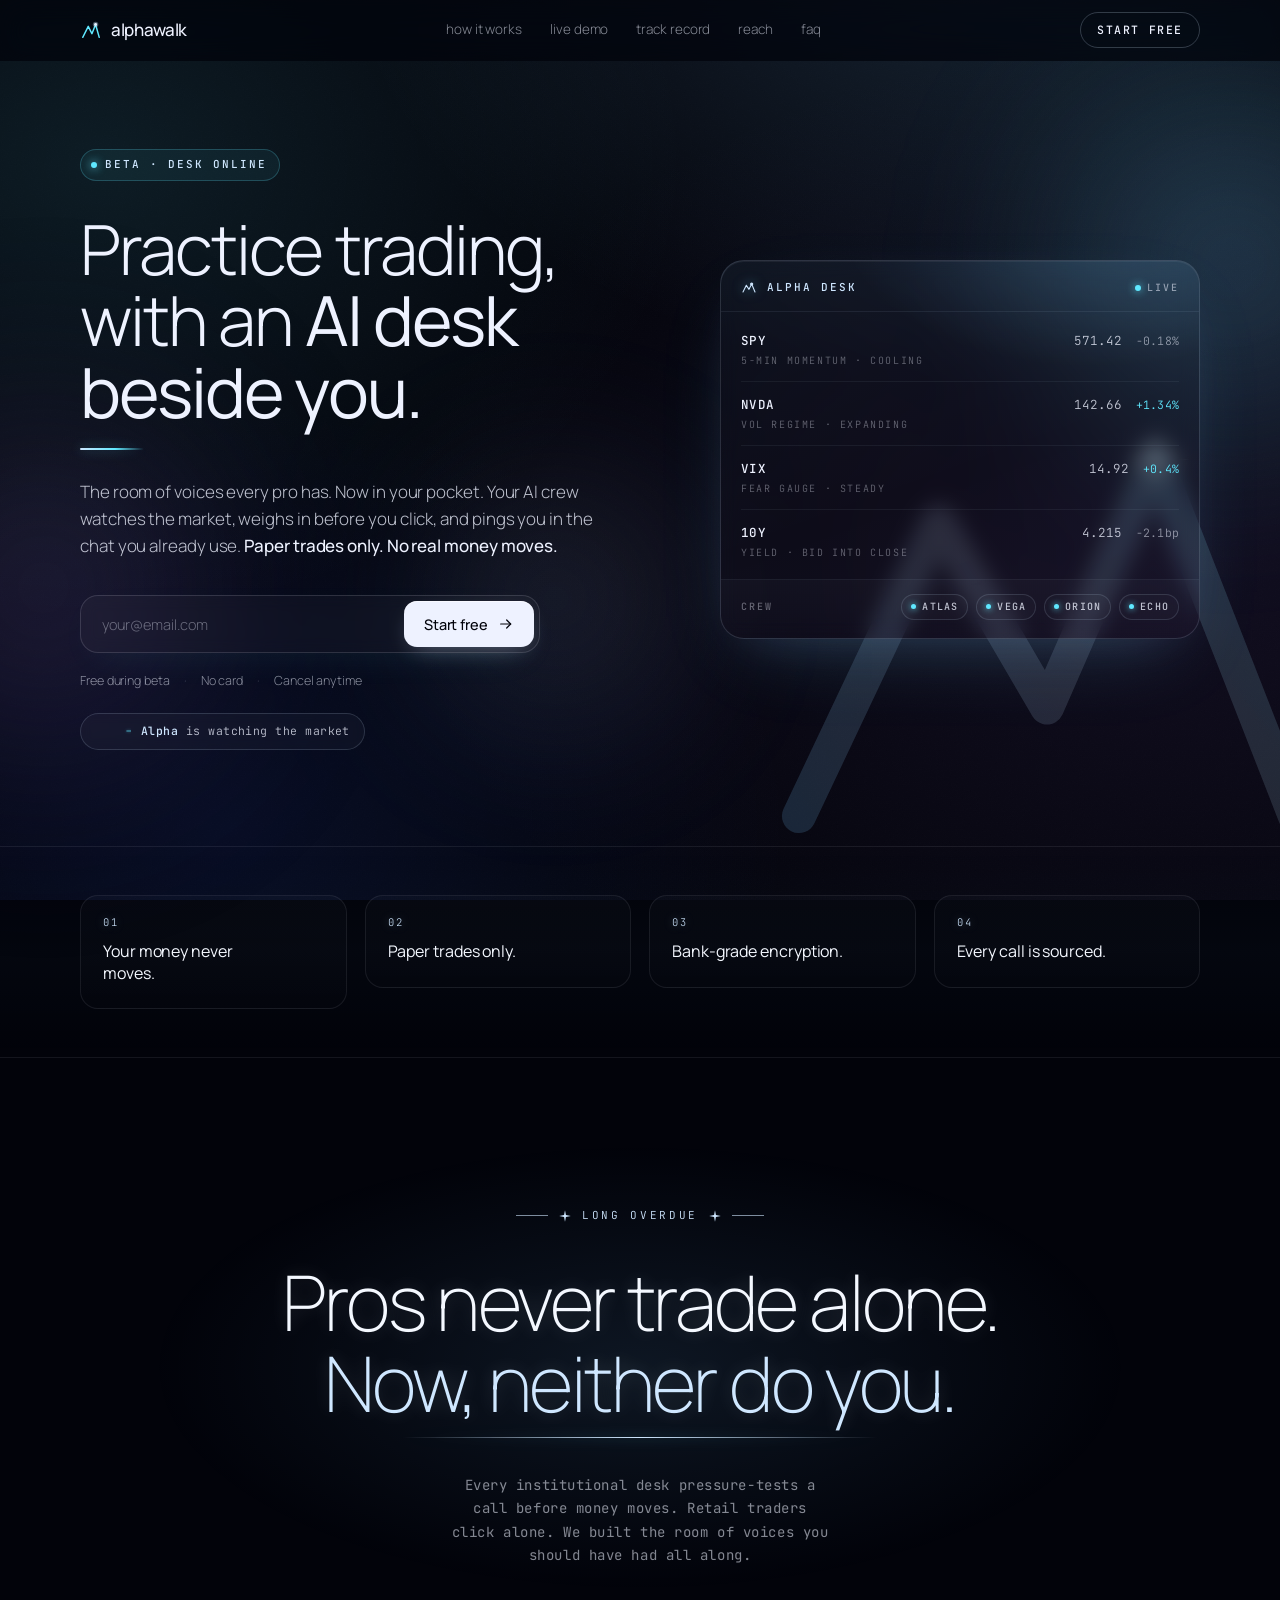
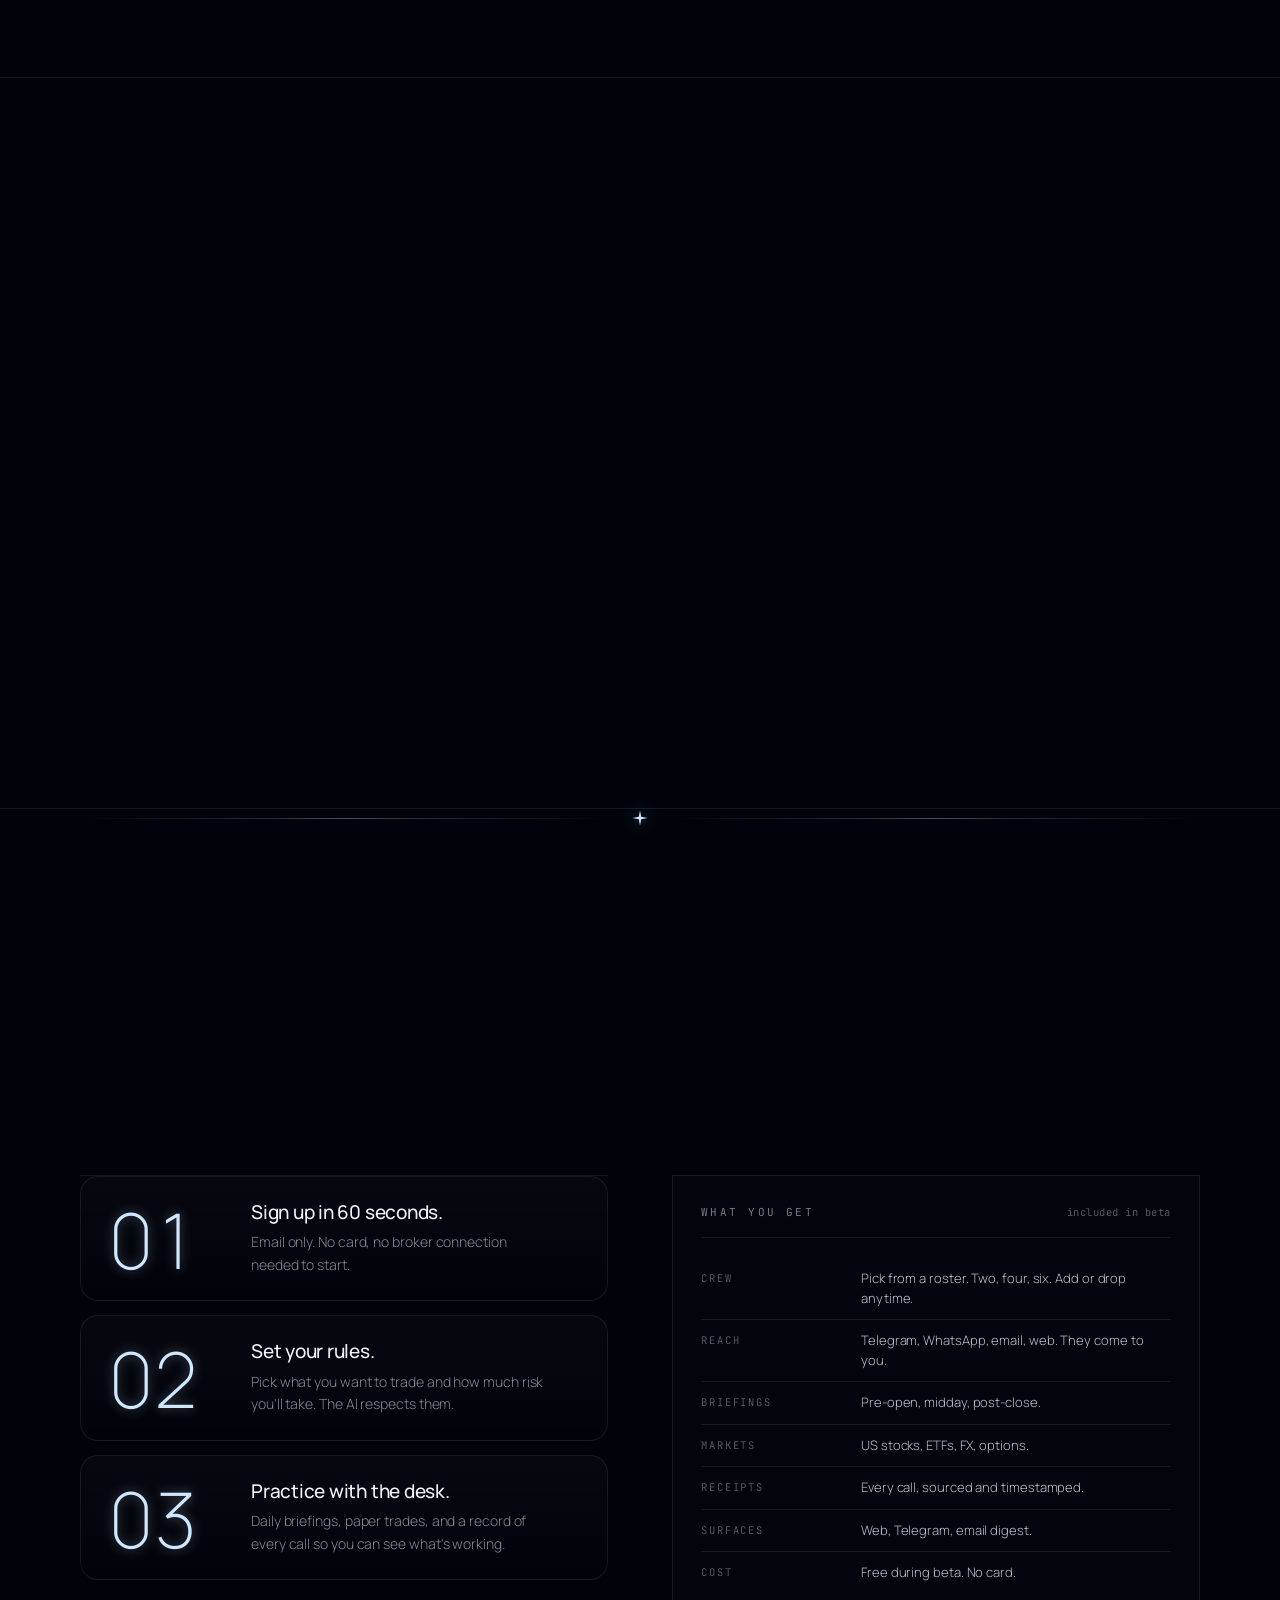
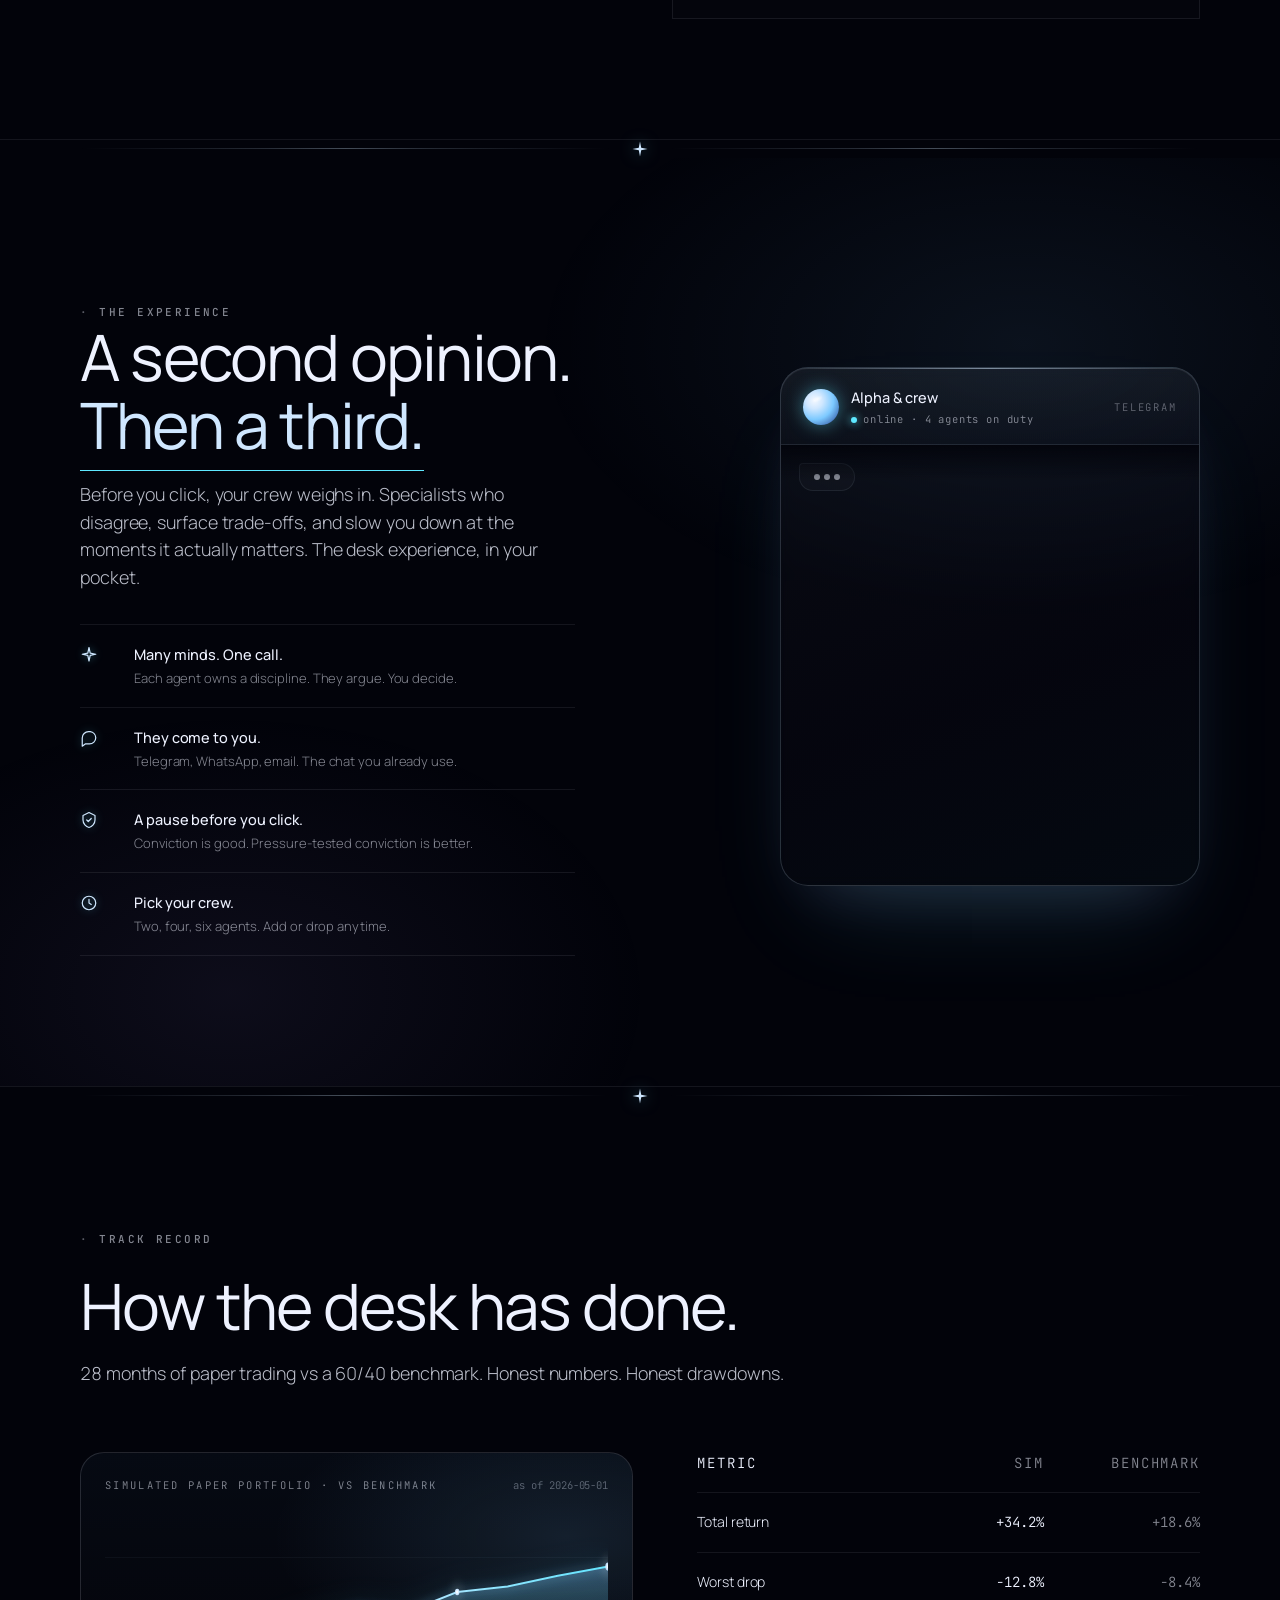
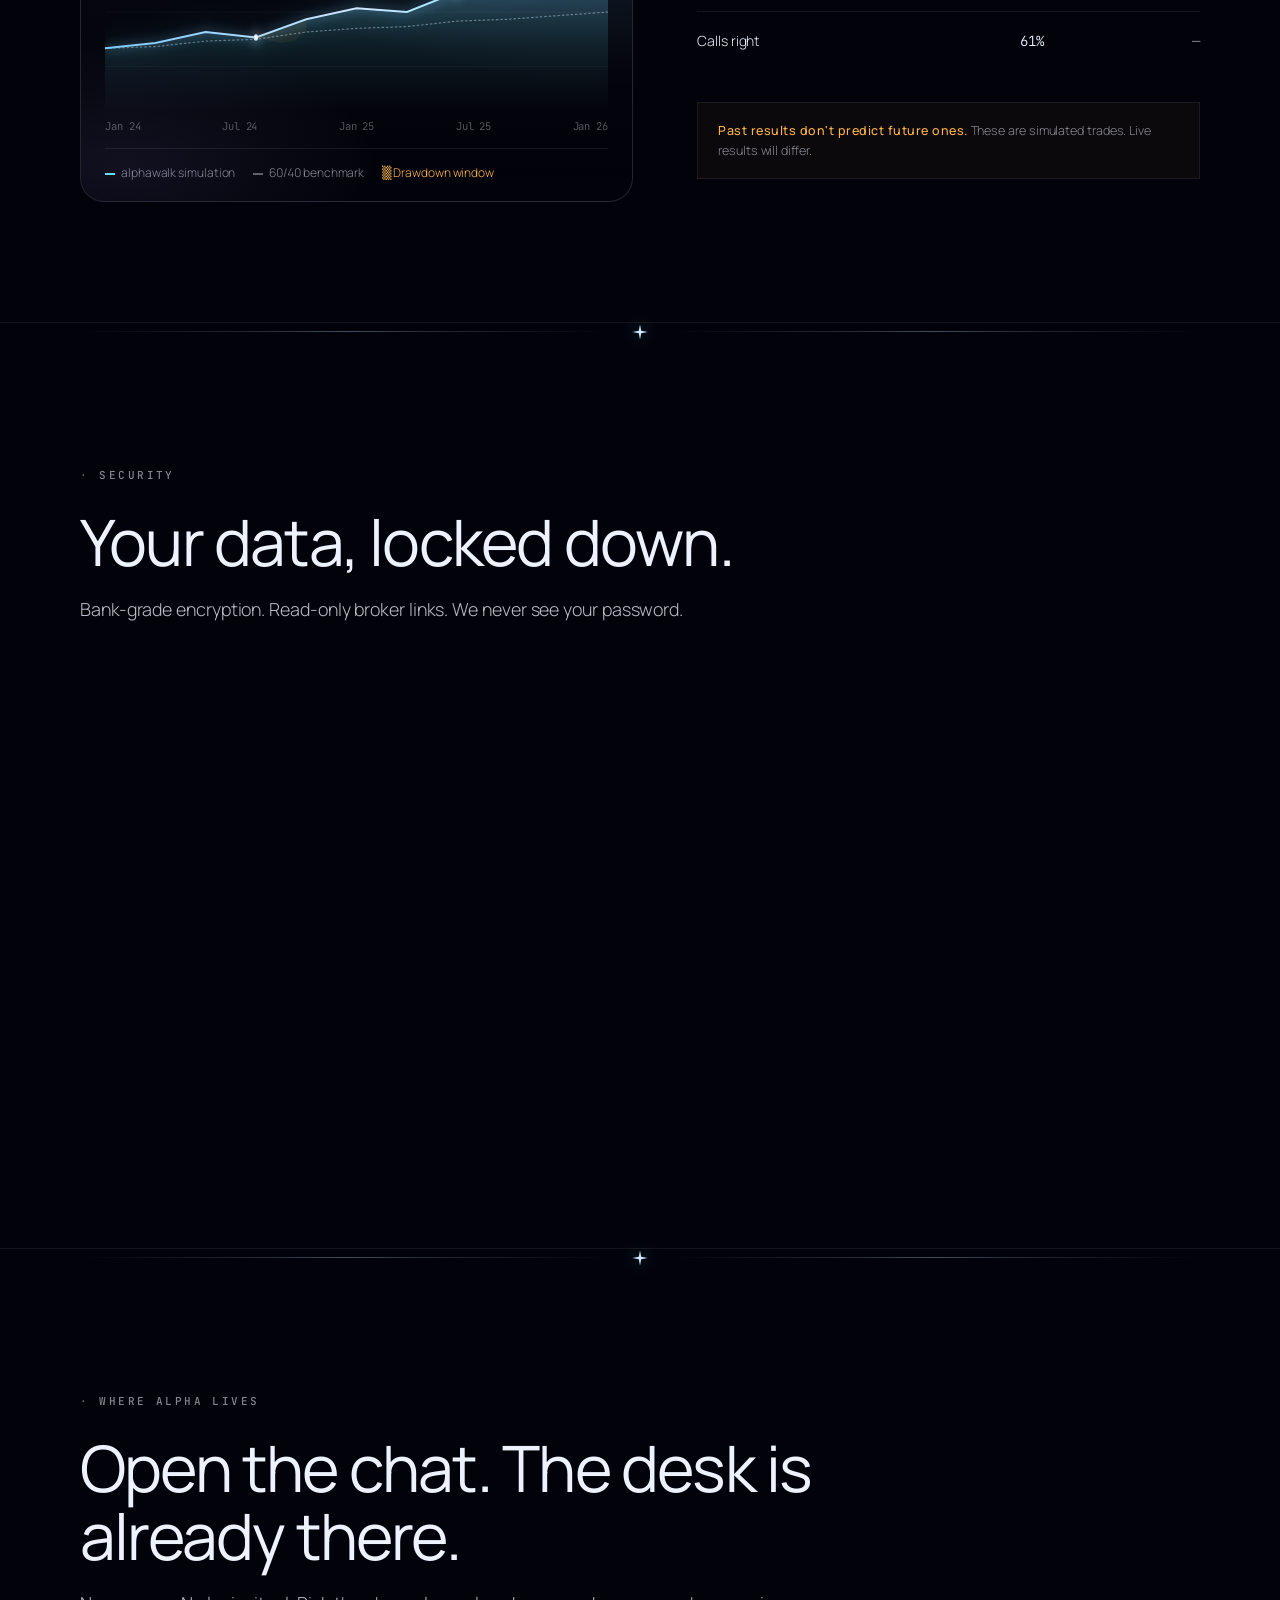
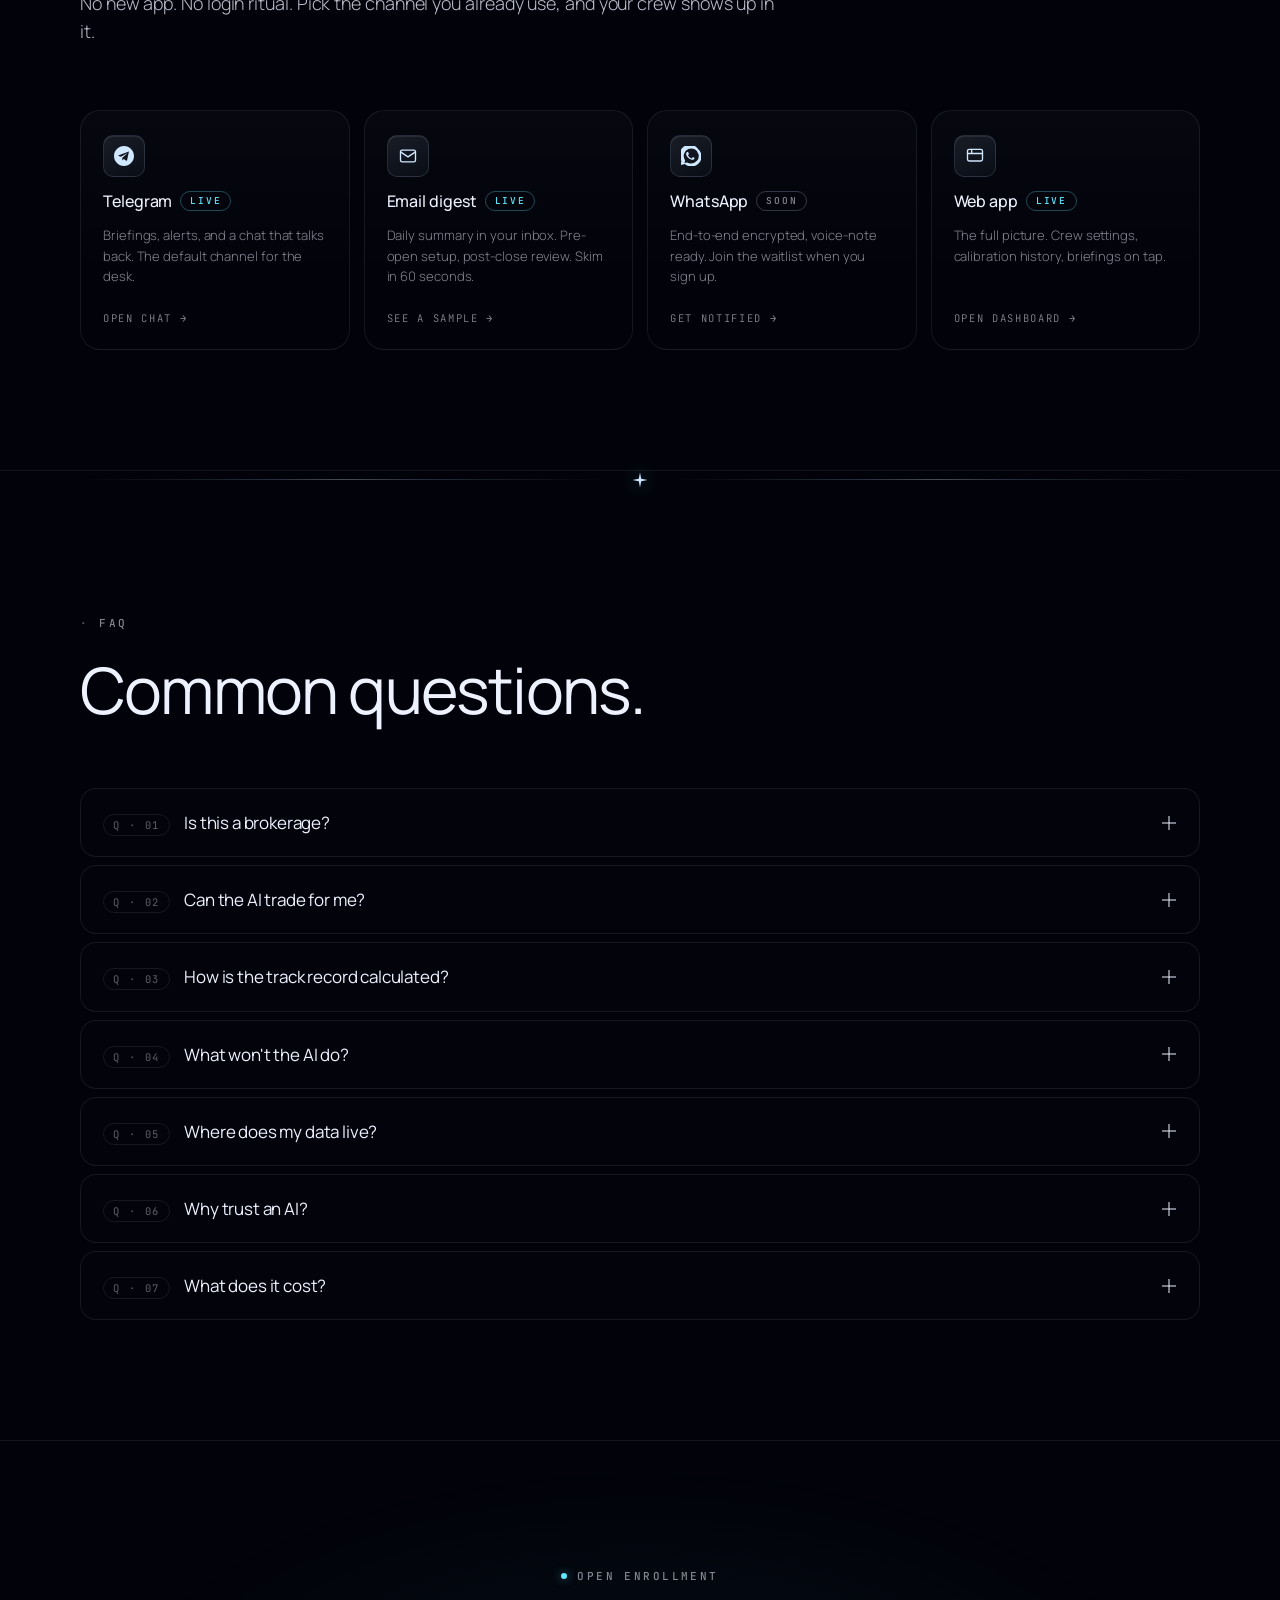
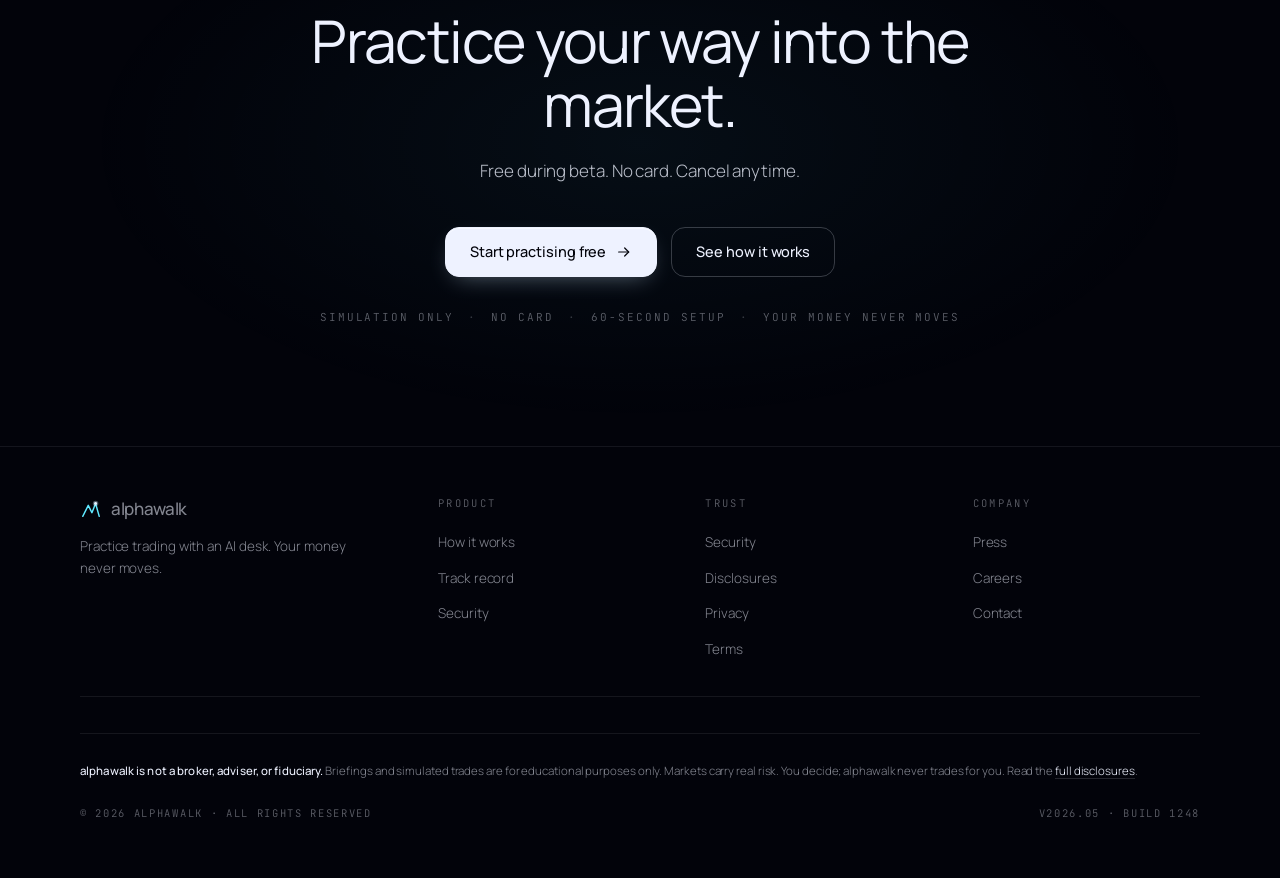
==== index.html @ 396869d4 "Add files via upload" ====
<!doctype html>
<html lang="en">
<head>
<meta charset="utf-8" />
<meta name="viewport" content="width=device-width,initial-scale=1,viewport-fit=cover" />
<title>alphawalk · an AI research desk for the retail trader</title>
<meta name="description" content="alphawalk is an AI-powered market simulation. Practice with a research desk of five specialised agents. Paper trades only. Your money never moves." />
<meta property="og:type" content="website" />
<meta property="og:title" content="alphawalk · AI market simulation" />
<meta property="og:description" content="A research desk of five AI agents. Simulation only. Your money never moves." />
<meta property="og:image" content="og-card.png" />
<meta name="twitter:card" content="summary_large_image" />
<meta name="twitter:title" content="alphawalk" />
<meta name="twitter:description" content="An AI research desk for the retail trader. Simulation only." />
<meta name="theme-color" content="#02030a" />
<link rel="icon" type="image/svg+xml" href="data:image/svg+xml;utf8,<svg xmlns='http://www.w3.org/2000/svg' viewBox='0 0 32 32'><defs><linearGradient id='g' x1='6' y1='25' x2='27' y2='5' gradientUnits='userSpaceOnUse'><stop offset='0%25' stop-color='%237cc9ff'/><stop offset='40%25' stop-color='%23cfe7ff'/><stop offset='75%25' stop-color='%23f4f8ff'/><stop offset='100%25' stop-color='%235fe8ff'/></linearGradient></defs><rect width='32' height='32' rx='7' fill='%2302030a'/><rect x='0.5' y='0.5' width='31' height='31' rx='6.5' fill='none' stroke='%23cfe7ff' stroke-opacity='0.20'/><path d='M6 25 L12 11 L17 21 L22 9 L27 25' stroke='url(%23g)' stroke-width='2.4' stroke-linecap='round' stroke-linejoin='round' fill='none'/><g transform='translate(22 9)'><circle r='3.6' fill='%23cfe7ff' opacity='0.32'/><path d='M-3.5 0 L-0.4 -0.4 L0 -3.5 L0.4 -0.4 L3.5 0 L0.4 0.4 L0 3.5 L-0.4 0.4 Z' fill='%23f4f8ff'/></g></svg>" />
<link rel="apple-touch-icon" href="data:image/svg+xml;utf8,<svg xmlns='http://www.w3.org/2000/svg' viewBox='0 0 32 32'><defs><linearGradient id='g' x1='6' y1='25' x2='27' y2='5' gradientUnits='userSpaceOnUse'><stop offset='0%25' stop-color='%237cc9ff'/><stop offset='40%25' stop-color='%23cfe7ff'/><stop offset='75%25' stop-color='%23f4f8ff'/><stop offset='100%25' stop-color='%235fe8ff'/></linearGradient></defs><rect width='32' height='32' rx='7' fill='%2302030a'/><path d='M6 25 L12 11 L17 21 L22 9 L27 25' stroke='url(%23g)' stroke-width='2.4' stroke-linecap='round' stroke-linejoin='round' fill='none'/><g transform='translate(22 9)'><circle r='3.6' fill='%23cfe7ff' opacity='0.32'/><path d='M-3.5 0 L-0.4 -0.4 L0 -3.5 L0.4 -0.4 L3.5 0 L0.4 0.4 L0 3.5 L-0.4 0.4 Z' fill='%23f4f8ff'/></g></svg>" />
<link rel="preconnect" href="https://fonts.googleapis.com" />
<link rel="preconnect" href="https://fonts.gstatic.com" crossorigin />
<link href="https://fonts.googleapis.com/css2?family=Manrope:wght@300;400;500;600&family=JetBrains+Mono:wght@400;500;600&display=swap" rel="stylesheet" />
<style>
/* ============================================================
   alphawalk · v12 institutional rebuild
   Trust-led. Restrained. Data-forward.
   ============================================================ */

:root{
  /* surfaces */
  --ink:#02030a;
  --night:#06091a;
  --slate:#0a1028;
  --carbon:#0e1430;

  /* text ladder */
  --paper:#eef2ff;
  --paper-soft:rgba(238,242,255,.78);
  --paper-mute:rgba(238,242,255,.55);
  --paper-faint:rgba(238,242,255,.38);
  --paper-ghost:rgba(238,242,255,.22);

  /* hairlines */
  --hair:rgba(238,242,255,.08);
  --hair-strong:rgba(238,242,255,.14);
  --hair-bright:rgba(238,242,255,.22);

  /* icy-blue + silver palette — three named roles, deliberately used */
  --rope:#5fe8ff;             /* live indicator only */
  --rope-soft:rgba(95,232,255,.18);
  --rope-faint:rgba(95,232,255,.08);
  --ice:#cfe7ff;              /* primary luminous accent */
  --beacon:#7cc9ff;           /* mid-tone luminous */
  --silver:#e6edfa;           /* premium hairline + display rims */
  --silver-bright:#f4f8ff;    /* silver core, near-white */
  --silver-mute:#a8b5cc;
  --violet-soft:rgba(159,138,222,.14);  /* nebula rim, never a UI color */
  --indigo:#1e3a8a;           /* deep gradient stop */

  /* one warm note, used exactly once on the page */
  --ember:#ffb547;

  /* shared luminous shadows */
  --glow-cyan:0 0 24px rgba(95,232,255,.35), 0 0 60px rgba(95,232,255,.18);
  --glow-ice:0 0 18px rgba(207,231,255,.30), 0 0 42px rgba(124,201,255,.18);
  --glow-silver:0 0 28px rgba(244,248,255,.18);

  /* type */
  --sans:'Manrope',system-ui,-apple-system,Helvetica,Arial,sans-serif;
  --mono:'JetBrains Mono',ui-monospace,Menlo,monospace;

  /* layout */
  --maxw:1200px;
  --gut:clamp(20px,4vw,40px);
  --rule:1px solid var(--hair);
}

*,*::before,*::after{box-sizing:border-box}
html,body{margin:0;padding:0}
html{scroll-behavior:smooth}
body{
  font-family:var(--sans);
  font-weight:300;
  color:var(--paper);
  background:var(--ink);
  -webkit-font-smoothing:antialiased;
  text-rendering:optimizeLegibility;
  font-feature-settings:"kern","liga","tnum";
  letter-spacing:-.005em;
  line-height:1.6;
  overflow-x:hidden;
}

::selection{background:rgba(95,232,255,.32);color:#fff}

/* keyboard focus */
:focus{outline:none}
:focus-visible{outline:2px solid var(--rope);outline-offset:3px;border-radius:2px}

a{color:inherit;text-decoration:none}
img,svg{display:block;max-width:100%}
button{font:inherit;color:inherit;background:none;border:0;cursor:pointer;padding:0}

/* ============================================================
   BACKDROP — ambient nebula blooms in icy-blue + silver
   ============================================================ */
.bg-fixed{
  position:fixed;inset:0;z-index:-10;pointer-events:none;
  background:
    radial-gradient(1100px 760px at 78% -8%,  rgba(124,201,255,.16), transparent 60%),
    radial-gradient(900px 700px at 8% 18%,    rgba(95,232,255,.10),  transparent 65%),
    radial-gradient(1200px 800px at 92% 62%,  rgba(91,61,138,.16),   transparent 65%),
    radial-gradient(800px 600px at 18% 92%,   rgba(43,93,255,.10),   transparent 70%),
    var(--ink);
}
.bg-fixed::after{
  content:"";position:absolute;inset:0;
  background-image:url("data:image/svg+xml;utf8,<svg xmlns='http://www.w3.org/2000/svg' width='180' height='180'><filter id='n'><feTurbulence type='fractalNoise' baseFrequency='0.85' numOctaves='2' stitchTiles='stitch'/><feColorMatrix values='0 0 0 0 1 0 0 0 0 1 0 0 0 0 1 0 0 0 0.022 0'/></filter><rect width='100%' height='100%' filter='url(%23n)'/></svg>");
  opacity:.55;mix-blend-mode:screen;
}
/* slow ambient bloom drift — keeps the page alive without sparkle */
.bg-bloom{
  position:fixed;inset:-10%;z-index:-9;pointer-events:none;opacity:.55;
}
.bg-bloom span{
  position:absolute;border-radius:50%;filter:blur(80px);
  animation:bloomDrift 22s ease-in-out infinite;will-change:transform;
}
.bg-bloom .b1{
  top:8%;right:-6%;width:42vw;height:42vw;
  background:radial-gradient(circle, rgba(124,201,255,.55), rgba(95,232,255,.18) 40%, transparent 70%);
  animation-duration:24s;
}
.bg-bloom .b2{
  bottom:10%;left:-8%;width:46vw;height:46vw;
  background:radial-gradient(circle, rgba(159,138,222,.45), rgba(91,61,138,.20) 35%, transparent 70%);
  animation-duration:28s;animation-delay:-6s;
}
.bg-bloom .b3{
  top:46%;left:32%;width:30vw;height:30vw;
  background:radial-gradient(circle, rgba(207,231,255,.30), rgba(159,193,255,.12) 40%, transparent 70%);
  animation-duration:32s;animation-delay:-12s;
}
@keyframes bloomDrift{
  0%,100%{transform:translate(0,0) scale(1)}
  33%{transform:translate(2%,-3%) scale(1.05)}
  66%{transform:translate(-3%,2%) scale(.97)}
}
@media (prefers-reduced-motion:reduce){
  .bg-bloom span{animation:none}
}

/* ============================================================
   SHELL · primitives
   ============================================================ */
.shell{max-width:var(--maxw);margin:0 auto;padding-left:var(--gut);padding-right:var(--gut)}

.eyebrow{
  font-family:var(--mono);
  font-size:11px;
  font-weight:500;
  letter-spacing:.22em;
  text-transform:uppercase;
  color:var(--paper-mute);
  display:inline-flex;align-items:center;gap:10px;
}
.eyebrow .idx{color:var(--paper-faint)}
.eyebrow .dot{
  width:6px;height:6px;border-radius:50%;
  background:var(--rope);
  box-shadow:0 0 10px rgba(95,232,255,.5);
  animation:pulseDot 2.4s ease-in-out infinite;
}
@keyframes pulseDot{
  0%,100%{opacity:1;transform:scale(1)}
  50%{opacity:.55;transform:scale(.85)}
}

.kicker{
  font-family:var(--mono);
  font-size:10.5px;
  font-weight:500;
  letter-spacing:.2em;
  text-transform:uppercase;
  color:var(--paper-faint);
}

h1,h2,h3,h4{
  margin:0;
  font-family:var(--sans);
  font-weight:400;
  letter-spacing:-.03em;
  line-height:1.05;
  color:var(--paper);
}
h2{font-size:clamp(36px,5.2vw,64px);letter-spacing:-.028em;line-height:1.06}
h3{font-size:clamp(20px,2vw,26px);font-weight:400;letter-spacing:-.018em;line-height:1.2}
h4{font-size:15px;font-weight:500;letter-spacing:-.005em}
p{margin:0;color:var(--paper-soft);font-weight:300;line-height:1.65}

.lede{
  font-size:clamp(17px,1.4vw,20px);
  line-height:1.55;
  color:var(--paper-soft);
  font-weight:300;
  max-width:64ch;
}

.fineprint{font-size:12.5px;color:var(--paper-mute);line-height:1.55}
.mono{font-family:var(--mono);letter-spacing:0;font-weight:500}
.cite{font-family:var(--mono);font-size:10.5px;color:var(--paper-faint);letter-spacing:.05em}
.cite sup{font-size:9px;color:var(--rope)}

a.linklike{color:var(--paper);border-bottom:1px solid var(--hair-strong);transition:border-color .2s,color .2s}
a.linklike:hover{color:var(--rope);border-color:var(--rope)}

/* ============================================================
   NAV
   ============================================================ */
.nav{
  position:sticky;top:0;z-index:50;
  background:rgba(2,3,10,.72);
  backdrop-filter:blur(14px) saturate(140%);
  -webkit-backdrop-filter:blur(14px) saturate(140%);
  border-bottom:1px solid transparent;
  transition:border-color .25s,background .25s;
}
.nav.past-hero{border-bottom-color:var(--hair)}
.nav-row{
  display:flex;align-items:center;justify-content:space-between;
  height:60px;
  gap:32px;
}
.wordmark{
  display:inline-flex;align-items:center;gap:9px;
  font-weight:500;letter-spacing:-.018em;
  color:var(--paper);
}
.wordmark .mark-glyph{width:22px;height:22px}
.wordmark .mark-text{font-size:17px;letter-spacing:-.02em}

.nav-links{
  display:flex;align-items:center;gap:28px;
  font-size:13.5px;
  color:var(--paper-mute);
}
.nav-links a{transition:color .2s}
.nav-links a:hover{color:var(--paper)}
.nav-links .sep{
  display:inline-block;width:1px;height:14px;background:var(--hair);
}

.nav-cta{
  display:inline-flex;align-items:center;gap:8px;
  height:34px;padding:0 14px;
  font-family:var(--mono);font-size:11.5px;font-weight:500;
  letter-spacing:.14em;text-transform:uppercase;
  color:var(--paper);
  border:1px solid var(--hair-bright);
  border-radius:2px;
  transition:all .2s;
}
.nav-cta:hover{border-color:var(--rope);color:var(--rope)}

.nav-toggle{display:none}

@media (max-width:880px){
  .nav-links{display:none}
  .nav-cta{display:none}
  .nav-toggle{
    display:inline-flex;align-items:center;justify-content:center;
    width:40px;height:40px;border:1px solid var(--hair);border-radius:2px;
  }
  .nav-toggle span,.nav-toggle span::before,.nav-toggle span::after{
    content:"";display:block;width:18px;height:1px;background:var(--paper);
    position:relative;
  }
  .nav-toggle span::before{position:absolute;top:-5px}
  .nav-toggle span::after{position:absolute;top:5px}
}

.nav-drawer{
  position:fixed;inset:60px 0 0;z-index:49;
  background:rgba(2,3,10,.96);backdrop-filter:blur(20px);
  padding:32px var(--gut);
  display:flex;flex-direction:column;gap:20px;
  font-size:18px;
  transform:translateY(-12px);opacity:0;pointer-events:none;
  transition:transform .25s,opacity .25s;
}
.nav-drawer.is-open{transform:translateY(0);opacity:1;pointer-events:auto}
.nav-drawer a{padding:10px 0;border-bottom:1px solid var(--hair);color:var(--paper-soft)}
.nav-drawer a.drawer-cta{
  margin-top:10px;color:var(--rope);font-family:var(--mono);
  font-size:13px;letter-spacing:.16em;text-transform:uppercase;
  border-bottom:none;
}

/* ============================================================
   HERO · single declarative beat — calm, balanced, rounded
   ============================================================ */
.hero{
  padding:88px 0 96px;
  border-bottom:1px solid var(--hair);
  position:relative;
  overflow:hidden;          /* contains ambient bloom; no W-peak clipping into bottom-right */
}
.hero-grid{
  display:grid;
  grid-template-columns:minmax(0,1.05fr) minmax(0,1fr);
  gap:72px;
  align-items:center;       /* vertical balance, no dangling right column */
  position:relative;z-index:1;
}
.hero-meta{
  display:flex;align-items:center;gap:14px;
  margin-bottom:32px;
}
.hero-meta .live{
  display:inline-flex;align-items:center;gap:8px;
  padding:6px 12px 6px 10px;
  border-radius:999px;
  border:1px solid rgba(95,232,255,.22);
  background:rgba(95,232,255,.06);
  font-family:var(--mono);font-size:11px;font-weight:500;
  letter-spacing:.18em;text-transform:uppercase;color:var(--ice);
}
.hero-meta .live-dot{
  width:6px;height:6px;border-radius:50%;background:var(--rope);
  box-shadow:0 0 10px var(--rope);
  animation:pulseDot 2s ease-in-out infinite;
}
.hero-meta .meta-sep{width:1px;height:12px;background:var(--hair-strong)}
.hero-meta .build{
  font-family:var(--mono);font-size:11px;color:var(--paper-faint);
  letter-spacing:.12em;
}

h1.hero-title{
  font-size:clamp(40px,5.4vw,76px);
  font-weight:300;
  letter-spacing:-.028em;
  line-height:1.04;
  color:var(--paper);
  margin-bottom:28px;
  max-width:22ch;            /* breathes horizontally instead of stacking 4 tall lines */
}
h1.hero-title .accent{
  color:var(--paper);
  position:relative;
  font-weight:400;
}
h1.hero-title .accent::after{
  content:"";
  display:block;
  width:64px;height:1.5px;
  border-radius:2px;
  background:linear-gradient(to right, var(--ice), var(--rope) 55%, transparent);
  filter:drop-shadow(0 0 6px rgba(95,232,255,.45));
  margin-top:20px;
}

.hero-sub{
  font-size:clamp(17px,1.3vw,20px);
  font-weight:300;
  line-height:1.6;
  color:var(--paper-soft);
  max-width:54ch;
  margin-bottom:36px;
}
.hero-sub strong{color:var(--paper);font-weight:500}

.hero-cta{
  display:flex;align-items:center;gap:14px;flex-wrap:wrap;
  margin-bottom:24px;
}

.btn{
  display:inline-flex;align-items:center;justify-content:center;gap:10px;
  height:50px;padding:0 24px;
  font-family:var(--sans);font-size:14.5px;font-weight:500;
  letter-spacing:-.005em;
  border-radius:14px;       /* rounded across the system */
  transition:all .22s cubic-bezier(.2,.8,.2,1);
  cursor:pointer;
}
.btn-primary{
  background:var(--paper);color:var(--ink);
  border:1px solid var(--paper);
  box-shadow:0 8px 24px -10px rgba(207,231,255,.45), inset 0 1px 0 rgba(255,255,255,.6);
}
.btn-primary:hover{
  background:var(--rope);border-color:var(--rope);color:var(--ink);
  box-shadow:0 10px 30px -10px rgba(95,232,255,.55), inset 0 1px 0 rgba(255,255,255,.7);
}
.btn-secondary{
  background:transparent;color:var(--paper);
  border:1px solid var(--hair-bright);
}
.btn-secondary:hover{border-color:var(--paper);color:var(--paper);background:rgba(207,231,255,.04)}
.btn .arr{
  width:16px;height:16px;
  transform:translateX(0);transition:transform .22s cubic-bezier(.2,.8,.2,1);
}
.btn:hover .arr{transform:translateX(3px)}

.hero-form-row{
  display:flex;align-items:center;gap:6px;
  padding:5px;
  border:1px solid var(--hair-strong);
  border-radius:18px;
  background:rgba(255,255,255,.03);
  backdrop-filter:blur(8px);
  max-width:460px;
  box-shadow:0 12px 40px -20px rgba(95,232,255,.18);
}
.hero-form-row:focus-within{
  border-color:rgba(95,232,255,.35);
  box-shadow:0 14px 50px -18px rgba(95,232,255,.32);
}
.hero-form-row input{
  flex:1;height:46px;padding:0 16px;
  background:transparent;border:0;outline:0;
  color:var(--paper);font:inherit;font-size:14.5px;
  border-radius:13px;
}
.hero-form-row input::placeholder{color:var(--paper-faint)}
.hero-form-row .btn{
  height:46px;border-radius:13px;margin:0;border:0;
  padding:0 20px;
}

.hero-foot{
  display:flex;flex-wrap:wrap;align-items:center;gap:10px 14px;
  font-size:12.5px;color:var(--paper-mute);
  margin-top:18px;
}
.hero-foot .pip{
  display:inline-flex;align-items:center;gap:6px;
}
.hero-foot .pip svg{width:13px;height:13px;color:var(--rope)}
.hero-foot .sep{color:var(--paper-ghost)}

/* ----------------------------------------------------------------
   HERO RIGHT · "Alpha desk · live" signal panel
   Replaces the un-scaled W-peak SVG with a real, contained,
   data-forward composition. Soft ambient W-peak now lives behind.
   ---------------------------------------------------------------- */
.hero-signal{
  position:relative;
  width:100%;max-width:480px;margin-left:auto;
  border-radius:24px;
  border:1px solid rgba(207,231,255,.16);
  background:
    linear-gradient(160deg, rgba(124,201,255,.06) 0%, rgba(255,255,255,.012) 55%, rgba(159,138,222,.05) 100%);
  box-shadow:
    inset 0 1px 0 rgba(255,255,255,.06),
    0 30px 80px -30px rgba(95,232,255,.22),
    0 18px 50px -25px rgba(159,138,222,.18);
  backdrop-filter:blur(10px);
  overflow:hidden;
  isolation:isolate;
}
.hero-signal::before{
  content:"";position:absolute;inset:0;pointer-events:none;
  background:radial-gradient(420px 240px at 78% -10%, rgba(124,201,255,.18), transparent 60%);
  z-index:-1;
}
.hero-signal-head{
  display:flex;align-items:center;justify-content:space-between;
  padding:18px 20px 14px;
  border-bottom:1px solid rgba(207,231,255,.08);
}
.hero-signal-head .who{
  display:inline-flex;align-items:center;gap:10px;
  font-family:var(--mono);font-size:11px;font-weight:500;
  letter-spacing:.18em;text-transform:uppercase;color:var(--ice);
}
.hero-signal-head .who svg{
  width:16px;height:16px;
  filter:drop-shadow(0 0 6px rgba(95,232,255,.55));
}
.hero-signal-head .live{
  display:inline-flex;align-items:center;gap:6px;
  font-family:var(--mono);font-size:10px;font-weight:500;
  letter-spacing:.2em;text-transform:uppercase;color:var(--paper-mute);
}
.hero-signal-head .live-dot{
  width:6px;height:6px;border-radius:50%;background:var(--rope);
  box-shadow:0 0 8px var(--rope);
  animation:pulseDot 2s ease-in-out infinite;
}

.hero-signal-rows{
  display:flex;flex-direction:column;gap:0;
  padding:6px 20px;
}
.hero-signal-row{
  display:grid;grid-template-columns:1fr auto auto;
  gap:14px;align-items:baseline;
  padding:12px 0;
  border-bottom:1px solid rgba(207,231,255,.06);
  font-size:13px;
}
.hero-signal-row:last-child{border-bottom:0}
.hero-signal-row .sym{
  font-family:var(--mono);font-weight:500;color:var(--paper);
  letter-spacing:.04em;font-size:12.5px;
}
.hero-signal-row .label{
  font-family:var(--mono);font-size:10px;
  letter-spacing:.16em;text-transform:uppercase;color:var(--paper-faint);
  display:block;margin-top:2px;
}
.hero-signal-row .px{
  font-family:var(--mono);color:var(--paper-soft);font-size:12.5px;
  font-variant-numeric:tabular-nums;
}
.hero-signal-row .delta{
  font-family:var(--mono);font-size:11.5px;
  font-variant-numeric:tabular-nums;
  letter-spacing:.02em;
}
.hero-signal-row .delta.up{color:var(--rope)}
.hero-signal-row .delta.dn{color:var(--paper-mute)}

.hero-signal-crew{
  display:flex;align-items:center;justify-content:space-between;
  padding:14px 20px 18px;
  border-top:1px solid rgba(207,231,255,.08);
  background:linear-gradient(180deg, rgba(207,231,255,.025), transparent);
}
.hero-signal-crew .label{
  font-family:var(--mono);font-size:10px;font-weight:500;
  letter-spacing:.2em;text-transform:uppercase;color:var(--paper-faint);
}
.hero-signal-crew .agents{
  display:inline-flex;align-items:center;gap:8px;
}
.hero-signal-crew .agent{
  display:inline-flex;align-items:center;gap:6px;
  padding:4px 9px;
  border-radius:999px;
  border:1px solid rgba(207,231,255,.14);
  background:rgba(255,255,255,.02);
  font-family:var(--mono);font-size:10px;font-weight:500;
  letter-spacing:.12em;text-transform:uppercase;color:var(--paper-soft);
}
.hero-signal-crew .agent .dot{
  width:5px;height:5px;border-radius:50%;background:var(--rope);
  box-shadow:0 0 6px var(--rope);
}

/* ambient W-peak — small, behind the signal panel, never clips */
.hero-ambient{
  position:absolute;inset:0;pointer-events:none;
  z-index:0;overflow:hidden;
  opacity:.55;
}
.hero-ambient svg{
  position:absolute;
  right:-6%;bottom:-12%;
  width:min(620px,55%);
  height:auto;
  filter:blur(.4px);
}

/* heartbeat chip · "Alpha is watching" */
.hero-heartbeat{
  display:inline-flex;align-items:center;gap:10px;
  margin-top:22px;
  padding:8px 14px 8px 12px;
  border:1px solid rgba(207,231,255,.16);
  border-radius:999px;
  background:rgba(255,255,255,.03);
  font-family:var(--mono);font-size:11.5px;
  letter-spacing:.04em;color:var(--paper-soft);
  backdrop-filter:blur(6px);
}
.hero-heartbeat .ekg{
  width:38px;height:14px;color:var(--rope);
}
.hero-heartbeat .ekg path{
  stroke:currentColor;stroke-width:1.4;fill:none;
  stroke-linecap:round;stroke-linejoin:round;
  filter:drop-shadow(0 0 3px rgba(95,232,255,.7));
  stroke-dasharray:120;
  stroke-dashoffset:120;
  animation:ekg 2.4s ease-in-out infinite;
}
@keyframes ekg{
  0%{stroke-dashoffset:120}
  60%{stroke-dashoffset:0}
  100%{stroke-dashoffset:-120}
}
.hero-heartbeat strong{color:var(--ice);font-weight:500}

@media (max-width:980px){
  .hero{padding:64px 0 76px}
  .hero-grid{grid-template-columns:1fr;gap:44px;align-items:start}
  .hero-signal{margin:0 auto;max-width:520px}
  .hero-ambient svg{right:-12%;bottom:auto;top:0;width:min(420px,80%)}
}

/* ============================================================
   STANDARDS STRIP · 4 trust facts in one row
   ============================================================ */
.standards{
  padding:32px 0;
  border-bottom:1px solid var(--hair);
}
.standards-grid{
  display:grid;grid-template-columns:repeat(4,1fr);
  gap:48px;
  align-items:start;
}
.standards-cell{display:flex;flex-direction:column;gap:8px}
.standards-cell .num{
  font-family:var(--mono);font-size:10.5px;
  letter-spacing:.2em;text-transform:uppercase;color:var(--rope);
}
.standards-cell .head{
  font-size:15px;font-weight:500;color:var(--paper);
  letter-spacing:-.005em;line-height:1.35;
}
.standards-cell .sub{
  font-size:12.5px;color:var(--paper-mute);line-height:1.5;
}
@media (max-width:880px){
  .standards-grid{grid-template-columns:repeat(2,1fr);gap:28px}
}
@media (max-width:520px){
  .standards-grid{grid-template-columns:1fr;gap:24px}
}

/* ============================================================
   SECTION PRIMITIVES
   ============================================================ */
.section{padding:120px 0;border-bottom:1px solid var(--hair);position:relative}
.section-head{margin-bottom:64px;max-width:760px}
.section-head .eyebrow{margin-bottom:24px;display:inline-flex}
.section-head h2{margin-bottom:20px}
.section-head .lede{color:var(--paper-soft)}
.section-head.center{margin-left:auto;margin-right:auto;text-align:center}
.section-head.center .eyebrow{display:inline-flex}

@media (max-width:760px){
  .section{padding:80px 0}
  .section-head{margin-bottom:40px}
}

/* ============================================================
   "WHAT THIS IS" · simulation transparency anchor
   ============================================================ */
.what{
  padding:120px 0;
  border-bottom:1px solid var(--hair);
}
.what-grid{
  display:grid;grid-template-columns:1fr 1fr;
  gap:80px;align-items:start;
}
.what-statement{
  font-size:clamp(24px,2.4vw,34px);
  line-height:1.35;
  font-weight:300;
  letter-spacing:-.018em;
  color:var(--paper);
  max-width:24ch;
}
.what-statement strong{color:var(--paper);font-weight:500}
.what-statement em{
  font-style:normal;
  color:var(--paper);
  border-bottom:1px solid var(--rope);
  padding-bottom:2px;
}

.what-list{
  display:flex;flex-direction:column;gap:0;
  border-top:1px solid var(--hair);
}
.what-row{
  display:grid;grid-template-columns:120px 1fr;
  gap:32px;
  padding:22px 0;
  border-bottom:1px solid var(--hair);
  align-items:start;
}
.what-row .label{
  font-family:var(--mono);font-size:10.5px;
  letter-spacing:.2em;text-transform:uppercase;
  color:var(--paper-faint);
  padding-top:3px;
}
.what-row .body{
  font-size:14.5px;line-height:1.6;color:var(--paper-soft);
}
.what-row .body strong{color:var(--paper);font-weight:500}

@media (max-width:880px){
  .what-grid{grid-template-columns:1fr;gap:40px}
  .what-row{grid-template-columns:1fr;gap:6px}
}

/* ============================================================
   ENGINE · methodology spec sheet
   ============================================================ */
.engine-grid{
  display:grid;grid-template-columns:1fr 1fr;
  gap:64px;align-items:start;
}
.engine-pillars{
  display:flex;flex-direction:column;gap:0;
  border-top:1px solid var(--hair);
}
.engine-pillar{
  display:grid;grid-template-columns:48px 1fr auto;
  gap:24px;
  padding:28px 0;
  border-bottom:1px solid var(--hair);
  align-items:start;
}
.engine-pillar .ix{
  font-family:var(--mono);font-size:11px;
  letter-spacing:.18em;color:var(--paper-faint);
  padding-top:4px;
}
.engine-pillar .body h3{margin-bottom:8px;font-size:19px;font-weight:500;letter-spacing:-.012em}
.engine-pillar .body p{font-size:14px;color:var(--paper-mute);line-height:1.6;max-width:48ch}
.engine-pillar .ref{
  font-family:var(--mono);font-size:10.5px;
  letter-spacing:.04em;color:var(--paper-faint);
  padding-top:6px;white-space:nowrap;
}
.engine-pillar .ref sup{color:var(--rope);margin-right:2px}

.engine-spec{
  border:1px solid var(--hair);
  background:rgba(255,255,255,.012);
  padding:28px 28px 24px;
}
.engine-spec-head{
  display:flex;align-items:center;justify-content:space-between;
  margin-bottom:20px;padding-bottom:16px;border-bottom:1px solid var(--hair);
}
.engine-spec-head .title{
  font-family:var(--mono);font-size:11px;
  letter-spacing:.22em;text-transform:uppercase;color:var(--paper-mute);
}
.engine-spec-head .ver{
  font-family:var(--mono);font-size:10.5px;color:var(--paper-faint);
  letter-spacing:.05em;
}
.engine-spec-row{
  display:grid;grid-template-columns:140px 1fr;
  gap:20px;padding:11px 0;
  border-bottom:1px solid var(--hair);
  font-size:13px;line-height:1.5;
}
.engine-spec-row:last-child{border-bottom:0}
.engine-spec-row .k{
  font-family:var(--mono);font-size:10.5px;
  letter-spacing:.18em;text-transform:uppercase;color:var(--paper-faint);
  padding-top:2px;
}
.engine-spec-row .v{color:var(--paper-soft)}
.engine-spec-row .v .tag{
  display:inline-block;
  font-family:var(--mono);font-size:10.5px;letter-spacing:.04em;
  padding:3px 9px;margin-right:5px;margin-bottom:4px;
  border:1px solid var(--hair-strong);border-radius:999px;
  color:var(--paper);
}

.engine-citations{
  margin-top:28px;
  padding-top:22px;
  border-top:1px solid var(--hair);
  display:flex;flex-direction:column;gap:8px;
  font-family:var(--mono);font-size:11px;line-height:1.55;
  color:var(--paper-faint);letter-spacing:.02em;
}
.engine-citations .ref{display:flex;gap:10px}
.engine-citations .ref sup{color:var(--rope);font-weight:500}

@media (max-width:980px){
  .engine-grid{grid-template-columns:1fr;gap:40px}
  .engine-pillar{grid-template-columns:36px 1fr;}
  .engine-pillar .ref{grid-column:1 / -1;padding-top:0}
}

/* ============================================================
   CREW · functional roles, not characters
   ============================================================ */
.crew-tabs{
  display:flex;gap:0;
  border-top:1px solid var(--hair);
  border-bottom:1px solid var(--hair);
  margin-bottom:0;
  overflow-x:auto;
}
.crew-tab{
  flex:1;min-width:120px;
  padding:16px 18px;
  display:flex;flex-direction:column;gap:6px;
  background:transparent;
  border-right:1px solid var(--hair);
  cursor:pointer;
  transition:background .15s,color .15s;
  text-align:left;
}
.crew-tab:last-child{border-right:0}
.crew-tab .name{
  font-size:15px;font-weight:500;color:var(--paper-mute);
  letter-spacing:-.008em;
}
.crew-tab .role{
  font-family:var(--mono);font-size:10.5px;
  letter-spacing:.16em;text-transform:uppercase;
  color:var(--paper-faint);
}
.crew-tab:hover{background:rgba(255,255,255,.02)}
.crew-tab:hover .name{color:var(--paper)}
.crew-tab.active{background:rgba(95,232,255,.04)}
.crew-tab.active .name{color:var(--paper)}
.crew-tab.active .role{color:var(--rope)}

.crew-panels{position:relative}
.crew-panel{
  display:none;
  padding:48px 0 8px;
}
.crew-panel.active{display:grid}
.crew-panel{
  grid-template-columns:1fr 1fr;gap:64px;align-items:start;
}
.crew-panel-head{display:flex;flex-direction:column;gap:18px}
.crew-panel-head .alias{
  font-family:var(--mono);font-size:10.5px;
  letter-spacing:.22em;text-transform:uppercase;color:var(--rope);
}
.crew-panel-head h3{
  font-size:clamp(28px,2.6vw,38px);
  font-weight:400;letter-spacing:-.022em;
  color:var(--paper);
}
.crew-panel-head .summary{
  font-size:16px;line-height:1.55;color:var(--paper-soft);
  max-width:48ch;
}
.crew-panel-spec{
  border:1px solid var(--hair);
  background:rgba(255,255,255,.012);
  padding:24px 24px 20px;
}
.crew-panel-spec-row{
  display:grid;grid-template-columns:130px 1fr;
  gap:20px;padding:10px 0;
  border-bottom:1px solid var(--hair);
  font-size:13px;line-height:1.5;
}
.crew-panel-spec-row:last-child{border-bottom:0}
.crew-panel-spec-row .k{
  font-family:var(--mono);font-size:10.5px;
  letter-spacing:.18em;text-transform:uppercase;color:var(--paper-faint);
  padding-top:2px;
}
.crew-panel-spec-row .v{color:var(--paper-soft)}
.crew-panel-spec-row .v .tag{
  display:inline-block;font-family:var(--mono);font-size:10.5px;
  letter-spacing:.04em;
  padding:2px 7px;margin:0 5px 4px 0;
  border:1px solid var(--hair-strong);border-radius:2px;color:var(--paper);
}

/* small alpha glyph (only place the orb appears) */
.alpha-glyph{
  width:88px;height:88px;border-radius:50%;
  position:relative;
  background:radial-gradient(circle at 35% 30%,#f4f8ff 0%,#cfe7ff 22%,#7cc9ff 55%,#2b5dff 88%,#12246b 100%);
  box-shadow:0 0 0 1px rgba(255,255,255,.08), 0 0 32px rgba(95,232,255,.18);
  margin-bottom:8px;
}
.alpha-glyph::after{
  content:"";position:absolute;top:18%;left:24%;
  width:24px;height:14px;
  background:radial-gradient(closest-side,#fff,transparent);
  opacity:.55;border-radius:50%;
  transform:rotate(-22deg);
}

@media (max-width:980px){
  .crew-panel{grid-template-columns:1fr;gap:32px}
}
@media (max-width:680px){
  .crew-tabs{flex-wrap:nowrap}
  .crew-tab{min-width:140px}
}

/* ============================================================
   PERFORMANCE · methodology + drawdown disclosure
   ============================================================ */
.perf-grid{
  display:grid;grid-template-columns:1.1fr 1fr;
  gap:64px;align-items:start;
}
.perf-chart{
  border:1px solid var(--hair);
  background:rgba(255,255,255,.012);
  padding:24px 24px 18px;
}
.perf-chart-head{
  display:flex;justify-content:space-between;align-items:baseline;
  margin-bottom:18px;
}
.perf-chart-head .title{
  font-family:var(--mono);font-size:10.5px;letter-spacing:.22em;
  text-transform:uppercase;color:var(--paper-mute);
}
.perf-chart-head .as-of{
  font-family:var(--mono);font-size:10.5px;color:var(--paper-faint);
}
.perf-chart-svg{width:100%;height:200px;display:block}
.perf-chart-axis{
  display:flex;justify-content:space-between;
  font-family:var(--mono);font-size:10.5px;color:var(--paper-faint);
  margin-top:6px;
}
.perf-chart-legend{
  display:flex;gap:18px;flex-wrap:wrap;
  margin-top:14px;padding-top:14px;border-top:1px solid var(--hair);
  font-size:12px;color:var(--paper-mute);
}
.perf-chart-legend .swatch{
  display:inline-block;width:10px;height:1.5px;margin-right:6px;
  vertical-align:middle;
}
.perf-chart-legend .sw-bench{background:var(--paper-faint)}
.perf-chart-legend .sw-sim{background:var(--rope)}

.perf-stats{display:flex;flex-direction:column;gap:0}
.perf-stat-row{
  display:grid;grid-template-columns:1.4fr 1fr 1fr;
  gap:20px;padding:18px 0;
  border-top:1px solid var(--hair);
  align-items:center;
}
.perf-stat-row.head{
  font-family:var(--mono);font-size:10.5px;letter-spacing:.18em;
  text-transform:uppercase;color:var(--paper-faint);
  padding-top:0;border-top:0;
}
.perf-stat-row .label{font-size:14px;color:var(--paper)}
.perf-stat-row .num{
  font-family:var(--mono);font-size:14px;
  font-variant-numeric:tabular-nums;color:var(--paper);
}
.perf-stat-row .num.dim{color:var(--paper-mute)}

.perf-disclosure{
  margin-top:32px;
  padding:18px 20px;
  border:1px solid var(--hair);
  background:rgba(255,181,71,.04);
  font-size:12.5px;line-height:1.55;color:var(--paper-mute);
}
.perf-disclosure strong{color:var(--ember);font-weight:500;letter-spacing:.04em}

@media (max-width:980px){
  .perf-grid{grid-template-columns:1fr;gap:32px}
}

/* ============================================================
   SECURITY
   ============================================================ */
.security-grid{
  display:grid;grid-template-columns:repeat(3,1fr);
  gap:0;
  border-top:1px solid var(--hair);
  border-left:1px solid var(--hair);
}
.security-cell{
  border-right:1px solid var(--hair);
  border-bottom:1px solid var(--hair);
  padding:32px 28px;
  display:flex;flex-direction:column;gap:12px;
}
.security-cell .glyph{
  width:28px;height:28px;
  color:var(--rope);
}
.security-cell h4{
  font-size:16px;font-weight:500;color:var(--paper);
  letter-spacing:-.008em;line-height:1.3;
}
.security-cell p{
  font-size:13.5px;color:var(--paper-mute);line-height:1.55;
}
.security-cell .badge{
  font-family:var(--mono);font-size:10px;
  letter-spacing:.18em;text-transform:uppercase;
  color:var(--paper-faint);
  margin-top:auto;padding-top:14px;
}
@media (max-width:880px){
  .security-grid{grid-template-columns:repeat(2,1fr)}
}
@media (max-width:560px){
  .security-grid{grid-template-columns:1fr}
}

/* ============================================================
   TEAM · founders, advisors, press
   ============================================================ */
.team-people{
  display:grid;grid-template-columns:repeat(4,1fr);
  gap:0;
  border-top:1px solid var(--hair);
  border-left:1px solid var(--hair);
  margin-bottom:64px;
}
.team-person{
  border-right:1px solid var(--hair);
  border-bottom:1px solid var(--hair);
  padding:28px 24px;
  display:flex;flex-direction:column;gap:8px;
}
.team-person .avatar{
  width:46px;height:46px;border-radius:50%;
  background:linear-gradient(135deg,#1e3a8a,#5fe8ff);
  margin-bottom:10px;
  position:relative;overflow:hidden;
  border:1px solid var(--hair-bright);
}
.team-person .avatar::after{
  content:"";position:absolute;inset:1px;border-radius:50%;
  background:radial-gradient(circle at 30% 30%, rgba(255,255,255,.45), transparent 55%);
}
.team-person .name{
  font-size:15px;font-weight:500;color:var(--paper);
  letter-spacing:-.005em;
}
.team-person .role{
  font-family:var(--mono);font-size:10.5px;
  letter-spacing:.16em;text-transform:uppercase;color:var(--paper-faint);
}
.team-person .bio{
  font-size:12.5px;color:var(--paper-mute);line-height:1.5;
  margin-top:2px;
}
.team-person .links{
  display:flex;gap:10px;margin-top:10px;
  font-family:var(--mono);font-size:10.5px;letter-spacing:.05em;
  color:var(--paper-faint);
}
.team-person .links a{transition:color .2s}
.team-person .links a:hover{color:var(--rope)}

.team-press-head{
  font-family:var(--mono);font-size:11px;
  letter-spacing:.22em;text-transform:uppercase;color:var(--paper-faint);
  margin-bottom:20px;
}
.team-press{
  display:flex;flex-wrap:wrap;align-items:center;gap:36px 48px;
  padding:28px 0;
  border-top:1px solid var(--hair);
  border-bottom:1px solid var(--hair);
  color:var(--paper-mute);
  font-family:'Times New Roman','Times',serif;
}
.team-press .logo{
  font-size:20px;letter-spacing:-.012em;color:var(--paper-mute);
  opacity:.75;transition:opacity .2s,color .2s;
}
.team-press .logo:hover{opacity:1;color:var(--paper)}
.team-press .logo.tlf{font-style:italic}
.team-press .logo.bbg{font-family:var(--sans);font-weight:600;letter-spacing:.04em;text-transform:uppercase;font-size:13px}
.team-press .logo.tc{font-family:var(--sans);font-weight:500;text-transform:uppercase;letter-spacing:.04em;font-size:13px}
.team-press .logo.ft{font-family:'Times New Roman',serif;color:#ffd9a5;font-style:italic}
.team-press .logo.ic{font-family:var(--sans);font-weight:600;letter-spacing:-.01em;font-size:18px}
.team-press .logo.bs{font-family:var(--sans);font-weight:500;letter-spacing:.06em;text-transform:uppercase;font-size:11px}

@media (max-width:980px){
  .team-people{grid-template-columns:repeat(2,1fr)}
}
@media (max-width:520px){
  .team-people{grid-template-columns:1fr}
}

/* ============================================================
   FAQ
   ============================================================ */
.faq-list{display:flex;flex-direction:column;gap:0;border-top:1px solid var(--hair)}
.faq-item{border-bottom:1px solid var(--hair)}
.faq-q{
  display:flex;justify-content:space-between;align-items:center;gap:24px;
  width:100%;padding:24px 0;
  text-align:left;cursor:pointer;
  font-size:17px;font-weight:400;letter-spacing:-.01em;
  color:var(--paper);
  transition:color .2s;
}
.faq-q:hover{color:var(--rope)}
.faq-q .ix{
  font-family:var(--mono);font-size:10.5px;
  letter-spacing:.18em;color:var(--paper-faint);
  margin-right:18px;
}
.faq-q .plus{
  width:16px;height:16px;flex-shrink:0;
  position:relative;
  transition:transform .25s;
}
.faq-q .plus::before,.faq-q .plus::after{
  content:"";position:absolute;background:currentColor;
  top:50%;left:50%;transform:translate(-50%,-50%);
}
.faq-q .plus::before{width:14px;height:1px}
.faq-q .plus::after{width:1px;height:14px;transition:transform .25s}
.faq-item.open .faq-q .plus::after{transform:translate(-50%,-50%) rotate(90deg)}
.faq-a{
  max-height:0;overflow:hidden;
  transition:max-height .35s ease;
  font-size:14.5px;color:var(--paper-soft);line-height:1.65;
}
.faq-a-inner{padding:0 0 28px;max-width:64ch}
.faq-item.open .faq-a{max-height:600px}

/* ============================================================
   FINAL CTA
   ============================================================ */
.cta{
  padding:120px 0;
  border-bottom:1px solid var(--hair);
  position:relative;
  text-align:center;
}
.cta::before{
  content:"";position:absolute;inset:0;
  background:radial-gradient(800px 400px at 50% 50%, rgba(95,232,255,.05), transparent 70%);
  pointer-events:none;
}
.cta-inner{position:relative;max-width:720px;margin:0 auto}
.cta h2{
  font-size:clamp(36px,4.6vw,60px);
  font-weight:400;letter-spacing:-.028em;line-height:1.08;
  margin-bottom:22px;
}
.cta-sub{
  font-size:17px;color:var(--paper-soft);line-height:1.55;
  margin-bottom:42px;max-width:48ch;margin-left:auto;margin-right:auto;
}
.cta-actions{
  display:flex;justify-content:center;align-items:center;gap:14px;flex-wrap:wrap;
  margin-bottom:32px;
}
.cta-foot{
  font-family:var(--mono);font-size:11px;
  letter-spacing:.18em;text-transform:uppercase;
  color:var(--paper-faint);
  display:flex;justify-content:center;gap:14px;flex-wrap:wrap;
}
.cta-foot .sep{color:var(--paper-ghost)}

/* ============================================================
   FOOTER
   ============================================================ */
.footer{
  padding:48px 0 56px;
  background:var(--ink);
}
.footer-row{
  display:grid;grid-template-columns:1.4fr 1fr 1fr 1fr;
  gap:40px;
  padding-bottom:36px;
  border-bottom:1px solid var(--hair);
}
.footer-col{display:flex;flex-direction:column;gap:14px}
.footer-col .h{
  font-family:var(--mono);font-size:10.5px;
  letter-spacing:.22em;text-transform:uppercase;
  color:var(--paper-faint);
  margin-bottom:6px;
}
.footer-col a{color:var(--paper-mute);font-size:13.5px;transition:color .2s}
.footer-col a:hover{color:var(--paper)}
.footer-brand{font-size:13.5px;color:var(--paper-mute);max-width:36ch;line-height:1.6}
.footer-legal{
  margin-top:36px;
  padding-top:28px;
  border-top:1px solid var(--hair);
  font-size:11.5px;line-height:1.65;color:var(--paper-mute);
}
.footer-legal strong{color:var(--paper);font-weight:500;letter-spacing:.01em}
.footer-meta{
  display:flex;justify-content:space-between;align-items:center;
  font-family:var(--mono);font-size:10.5px;
  letter-spacing:.16em;text-transform:uppercase;color:var(--paper-faint);
  margin-top:24px;
}

@media (max-width:780px){
  .footer-row{grid-template-columns:1fr 1fr;gap:28px}
}
@media (max-width:480px){
  .footer-row{grid-template-columns:1fr}
}

/* ============================================================
   SIGNATURE ELEMENTS · luminous icy-silver design language
   ============================================================ */

/* 1 — Legacy hero-art rules removed.
   The hero now uses .hero-ambient (background watermark) + .hero-signal
   (foreground panel). All hero-art CSS lived in the main hero block above. */

/* 2 — Display numerals · icy-silver, glowing, signature visual rhythm */
.display-num{
  font-family:var(--sans);
  font-weight:200;
  font-size:clamp(72px,9vw,128px);
  letter-spacing:-.06em;
  line-height:.9;
  color:var(--ice);
  text-shadow:
    0 0 14px rgba(207,231,255,.45),
    0 0 36px rgba(124,201,255,.22);
  font-variant-numeric:tabular-nums;
  display:inline-block;
}
.display-num.sub{
  font-size:clamp(48px,6.4vw,84px);
  color:var(--silver);
  text-shadow:0 0 12px rgba(244,248,255,.3);
}

/* 3 — Section divider with 4-point compass star (recurring brand motif) */
.divider{
  display:flex;align-items:center;gap:20px;
  width:100%;max-width:var(--maxw);
  margin:0 auto;padding:0 var(--gut);
}
.divider .rule{
  flex:1;height:1px;
  background:linear-gradient(to right,
    transparent 0%,
    rgba(207,231,255,.18) 35%,
    rgba(207,231,255,.32) 50%,
    rgba(207,231,255,.18) 65%,
    transparent 100%);
}
.divider .star{
  width:18px;height:18px;flex-shrink:0;color:var(--ice);
  filter:drop-shadow(0 0 8px rgba(95,232,255,.5));
  animation:starPulse 6s ease-in-out infinite;
}

/* 4 — Pull-quote section · ultra-thin display moment */
.pull{
  padding:140px 0 110px;
  text-align:center;
  border-bottom:1px solid var(--hair);
  position:relative;
}
.pull::before{
  content:"";position:absolute;inset:0;pointer-events:none;
  background:radial-gradient(700px 320px at 50% 50%, rgba(124,201,255,.10), transparent 70%);
}
.pull-eyebrow{
  display:inline-flex;align-items:center;gap:10px;
  font-family:var(--mono);font-size:11px;
  letter-spacing:.24em;text-transform:uppercase;
  color:var(--ice);
  margin-bottom:36px;
}
.pull-eyebrow::before,.pull-eyebrow::after{
  content:"";width:32px;height:1px;background:var(--ice);opacity:.6;
}
.pull h2{
  font-weight:200;
  font-size:clamp(40px,6vw,82px);
  letter-spacing:-.034em;
  line-height:1.06;
  color:var(--silver-bright);
  max-width:18ch;margin:0 auto;
  text-shadow:0 0 18px rgba(244,248,255,.18);
  position:relative;
}
.pull h2 em{
  font-style:normal;
  color:var(--ice);
  position:relative;
}
.pull h2 em::after{
  content:"";display:block;
  width:60%;height:1px;margin:14px auto 0;
  background:linear-gradient(to right, transparent, var(--ice), transparent);
  filter:drop-shadow(0 0 6px rgba(95,232,255,.6));
}
.pull p{
  margin-top:36px;
  font-size:14px;color:var(--paper-mute);
  font-family:var(--mono);letter-spacing:.04em;
  font-weight:400;
  max-width:48ch;margin-left:auto;margin-right:auto;
}

/* 5 — Crystalline chart (the track-record line, glow + frosted fill) */
.perf-chart{
  background:linear-gradient(180deg, rgba(124,201,255,.04), rgba(255,255,255,.012) 60%, transparent);
  border:1px solid var(--hair-strong);
  position:relative;overflow:hidden;
}
.perf-chart::before{
  content:"";position:absolute;inset:0;pointer-events:none;
  background:
    radial-gradient(420px 200px at 88% 24%, rgba(124,201,255,.12), transparent 70%),
    radial-gradient(360px 180px at 8% 90%, rgba(159,138,222,.10), transparent 70%);
}
.perf-chart-svg .sim-glow{
  filter:drop-shadow(0 0 6px rgba(124,201,255,.7)) drop-shadow(0 0 16px rgba(95,232,255,.45));
}
.perf-chart-svg .marker{
  filter:drop-shadow(0 0 8px rgba(244,248,255,.85));
}
@keyframes markerPulse{
  0%,100%{transform:scale(1);opacity:.95}
  50%{transform:scale(1.4);opacity:.55}
}
.perf-chart-svg .marker-pulse{
  transform-origin:center;
  animation:markerPulse 3s ease-in-out infinite;
}
@media (prefers-reduced-motion:reduce){
  .perf-chart-svg .marker-pulse{animation:none}
}

/* 6 — Hover lift on interactive cells (silver hairline brightens) */
.security-cell,.engine-pillar,.standards-cell,.what-row{
  transition:background .25s, border-color .25s;
}
.security-cell:hover,.engine-pillar:hover{
  background:rgba(207,231,255,.025);
}

/* 7 — Standards strip with display numbers + ice rim */
.standards{
  background:linear-gradient(180deg, transparent, rgba(124,201,255,.025) 50%, transparent);
}
.standards-cell{gap:14px}
.standards-cell .num{
  display:block;color:var(--ice);
  text-shadow:0 0 10px rgba(207,231,255,.35);
}
.standards-cell .head{
  font-size:16px;font-weight:400;letter-spacing:-.005em;
  color:var(--silver-bright);
  line-height:1.35;max-width:18ch;
}

/* 8 — How-it-works step numbers (display scale) */
.engine-pillar .ix.display{
  font-family:var(--sans);font-weight:200;
  font-size:clamp(56px,6vw,84px);
  color:var(--ice);
  letter-spacing:-.04em;line-height:.9;
  text-shadow:0 0 12px rgba(207,231,255,.4);
  text-transform:none;
}
.engine-pillar{
  grid-template-columns:120px 1fr auto;
}
@media (max-width:980px){
  .engine-pillar{grid-template-columns:84px 1fr;}
}

/* 9–10 — Legacy hero-ticker / hero-art rules removed.
   Hero composition now lives entirely in the main hero block.
   Animation for the ambient W-peak SVG is reduced — kept gentle. */
.hero-ambient svg{
  animation:ambientDrift 14s ease-in-out infinite;
  transform-origin:center;
}
@keyframes ambientDrift{
  0%,100%{opacity:.55;transform:translateY(0) scale(1)}
  50%{opacity:.7;transform:translateY(-6px) scale(1.015)}
}
@media (prefers-reduced-motion:reduce){
  .hero-ambient svg{animation:none}
}

/* ============================================================
   DEMO · auto-playing AI-crew conversation
   ============================================================ */
.demo{
  padding:140px 0 130px;
  border-bottom:1px solid var(--hair);
  position:relative;
  overflow:hidden;
}
.demo::before{
  content:"";position:absolute;inset:0;pointer-events:none;
  background:
    radial-gradient(700px 400px at 80% 20%, rgba(124,201,255,.08), transparent 70%),
    radial-gradient(600px 400px at 18% 90%, rgba(159,138,222,.08), transparent 70%);
}
.demo-grid{
  display:grid;grid-template-columns:1fr 1.1fr;
  gap:80px;align-items:center;
  position:relative;
}
.demo-copy h2{margin-bottom:22px}
.demo-copy .lede{margin-bottom:32px;max-width:42ch}
.demo-bullets{
  display:flex;flex-direction:column;gap:0;
  border-top:1px solid var(--hair);
  margin-top:8px;
}
.demo-bullet{
  display:grid;grid-template-columns:36px 1fr;
  gap:18px;padding:18px 0;
  border-bottom:1px solid var(--hair);
  align-items:start;
}
.demo-bullet svg{width:18px;height:18px;color:var(--ice);margin-top:3px;
  filter:drop-shadow(0 0 4px rgba(95,232,255,.4));
}
.demo-bullet .b-head{font-size:14.5px;color:var(--paper);font-weight:500;margin-bottom:3px;letter-spacing:-.005em}
.demo-bullet .b-sub{font-size:13px;color:var(--paper-mute);line-height:1.5}

/* phone-frame chat container */
.demo-frame{
  position:relative;
  width:100%;max-width:420px;margin-left:auto;
  border:1px solid rgba(207,231,255,.18);
  border-radius:32px;
  background:linear-gradient(160deg, rgba(207,231,255,.04) 0%, rgba(159,138,222,.025) 60%, rgba(95,232,255,.03) 100%);
  box-shadow:
    0 50px 100px -40px rgba(95,232,255,.18),
    0 30px 60px -30px rgba(159,138,222,.18),
    inset 0 1px 0 rgba(255,255,255,.08);
  overflow:hidden;
  backdrop-filter:blur(6px);
}
.demo-frame::before{
  content:"";position:absolute;top:0;left:0;right:0;height:1px;
  background:linear-gradient(to right, transparent, rgba(207,231,255,.5), transparent);
}
.demo-frame-head{
  display:flex;align-items:center;gap:12px;
  padding:18px 22px 16px;
  border-bottom:1px solid rgba(207,231,255,.08);
  background:linear-gradient(180deg, rgba(207,231,255,.03), transparent);
}
.demo-frame-head .avatar{
  width:36px;height:36px;border-radius:50%;
  background:radial-gradient(circle at 32% 32%, #f4f8ff 0%, #cfe7ff 24%, #7cc9ff 55%, #1e3a8a 100%);
  position:relative;flex-shrink:0;
  box-shadow:0 0 18px rgba(95,232,255,.45);
}
.demo-frame-head .avatar::after{
  content:"";position:absolute;top:18%;left:24%;width:11px;height:6px;
  background:radial-gradient(closest-side,#fff,transparent);
  opacity:.7;border-radius:50%;transform:rotate(-22deg);
}
.demo-frame-head .who{
  display:flex;flex-direction:column;gap:2px;flex:1;
}
.demo-frame-head .name{font-size:14.5px;font-weight:500;color:var(--paper);letter-spacing:-.005em}
.demo-frame-head .status{
  display:inline-flex;align-items:center;gap:6px;
  font-family:var(--mono);font-size:10.5px;letter-spacing:.08em;
  color:var(--paper-mute);
}
.demo-frame-head .status .live-dot{
  width:6px;height:6px;border-radius:50%;background:var(--rope);
  box-shadow:0 0 8px var(--rope);
  animation:pulseDot 2s ease-in-out infinite;
}
.demo-frame-head .channel{
  font-family:var(--mono);font-size:10.5px;
  letter-spacing:.18em;text-transform:uppercase;
  color:var(--paper-faint);
}

.demo-stream{
  position:relative;
  height:440px;
  padding:18px 18px 22px;
  overflow:hidden;
  display:flex;flex-direction:column;
  gap:10px;
}
.demo-stream::after{
  content:"";position:absolute;top:0;left:0;right:0;height:36px;pointer-events:none;
  background:linear-gradient(to bottom, rgba(2,3,10,.85), transparent);
}

.demo-msg{
  display:flex;flex-direction:column;gap:4px;
  max-width:84%;
  opacity:0;transform:translateY(8px);
  transition:opacity .35s ease-out, transform .35s ease-out;
}
.demo-msg.in{opacity:1;transform:translateY(0)}
.demo-msg.agent{align-self:flex-start}
.demo-msg.user{align-self:flex-end;align-items:flex-end}
.demo-msg .meta{
  display:flex;align-items:center;gap:8px;
  font-family:var(--mono);font-size:10px;
  letter-spacing:.08em;color:var(--paper-faint);
  padding:0 4px;
}
.demo-msg .meta .agent-name{color:var(--ice);font-weight:500;letter-spacing:.04em}
.demo-msg .meta .agent-name.atlas{color:#cfe7ff}
.demo-msg .meta .agent-name.vega{color:#9fc1ff}
.demo-msg .meta .agent-name.orion{color:#cfb8ff}
.demo-msg .meta .agent-name.echo{color:#f4f8ff}
.demo-msg .meta .agent-name.alpha{color:#7cc9ff}
.demo-msg .bubble{
  padding:10px 14px;
  border-radius:14px;
  font-size:13.5px;line-height:1.5;
  letter-spacing:-.005em;
  border:1px solid rgba(207,231,255,.08);
  background:rgba(255,255,255,.025);
  color:var(--paper);
}
.demo-msg.agent .bubble{
  border-top-left-radius:4px;
}
.demo-msg.user .bubble{
  background:linear-gradient(160deg, rgba(95,232,255,.20) 0%, rgba(124,201,255,.12) 100%);
  border-color:rgba(124,201,255,.30);
  border-top-right-radius:4px;
  box-shadow:0 6px 20px -8px rgba(95,232,255,.35);
}
.demo-msg .bubble strong{color:var(--ice);font-weight:500}
.demo-msg .bubble em{font-style:normal;color:var(--rope)}

/* typing indicator */
.demo-typing{
  display:none;
  align-self:flex-start;
  padding:10px 14px;
  border-radius:14px;border-top-left-radius:4px;
  background:rgba(255,255,255,.025);
  border:1px solid rgba(207,231,255,.08);
}
.demo-typing.show{display:flex;gap:4px;align-items:center}
.demo-typing .d{
  width:6px;height:6px;border-radius:50%;background:var(--paper-mute);
  animation:typing 1.2s ease-in-out infinite;
}
.demo-typing .d:nth-child(2){animation-delay:.18s}
.demo-typing .d:nth-child(3){animation-delay:.36s}
@keyframes typing{
  0%,100%{opacity:.3;transform:translateY(0)}
  40%{opacity:1;transform:translateY(-3px)}
}

@media (max-width:980px){
  .demo-grid{grid-template-columns:1fr;gap:48px}
  .demo-frame{margin:0 auto}
  .demo-stream{height:380px}
}

/* ============================================================
   REACH · where Alpha lives — messenger tiles
   ============================================================ */
.reach-grid{
  display:grid;grid-template-columns:repeat(4,1fr);
  gap:0;
  border-top:1px solid var(--hair);
  border-left:1px solid var(--hair);
}
.reach-tile{
  border-right:1px solid var(--hair);
  border-bottom:1px solid var(--hair);
  padding:32px 26px 30px;
  display:flex;flex-direction:column;gap:14px;
  position:relative;overflow:hidden;
  transition:background .25s, border-color .25s;
}
.reach-tile::before{
  content:"";position:absolute;inset:0;pointer-events:none;
  background:radial-gradient(180px 120px at 80% 0%, rgba(124,201,255,.0), transparent 70%);
  transition:background .35s;
}
.reach-tile:hover{
  background:rgba(207,231,255,.025);
}
.reach-tile:hover::before{
  background:radial-gradient(220px 160px at 80% 0%, rgba(124,201,255,.10), transparent 70%);
}
.reach-tile .glyph-wrap{
  width:42px;height:42px;
  border-radius:10px;
  background:linear-gradient(150deg, rgba(207,231,255,.10), rgba(124,201,255,.04));
  border:1px solid rgba(207,231,255,.12);
  display:flex;align-items:center;justify-content:center;
  color:var(--ice);
  box-shadow:inset 0 1px 0 rgba(255,255,255,.08);
}
.reach-tile .glyph-wrap svg{width:20px;height:20px}
.reach-tile h4{
  font-size:16px;font-weight:500;color:var(--paper);
  letter-spacing:-.005em;line-height:1.3;
  display:flex;align-items:center;gap:8px;flex-wrap:wrap;
}
.reach-tile .badge{
  font-family:var(--mono);font-size:9.5px;font-weight:500;
  letter-spacing:.18em;text-transform:uppercase;
  padding:2px 7px;border-radius:2px;
  border:1px solid rgba(207,231,255,.16);
  color:var(--paper-mute);
}
.reach-tile .badge.live{
  border-color:rgba(95,232,255,.30);
  color:var(--rope);
}
.reach-tile p{font-size:13px;color:var(--paper-mute);line-height:1.55}
.reach-tile .arr{
  display:inline-flex;align-items:center;gap:6px;
  margin-top:auto;padding-top:10px;
  font-family:var(--mono);font-size:10.5px;letter-spacing:.16em;
  text-transform:uppercase;color:var(--paper-mute);
  transition:color .2s,gap .2s;
}
.reach-tile:hover .arr{color:var(--ice);gap:10px}
@media (max-width:980px){.reach-grid{grid-template-columns:repeat(2,1fr)}}
@media (max-width:520px){.reach-grid{grid-template-columns:1fr}}

/* ============================================================
   REVEAL · single subtle pattern
   ============================================================ */
.reveal{opacity:0;transform:translateY(12px);transition:opacity .7s ease-out,transform .7s ease-out}
.reveal.is-revealed{opacity:1;transform:translateY(0)}
@media (prefers-reduced-motion:reduce){
  .reveal{opacity:1;transform:none;transition:none}
  .pulseDot,.hero-meta .live-dot,.eyebrow .dot{animation:none}
}

/* ============================================================
   v13 OVERRIDES · rounded shape system + section rebalance
   Fixes:
     · all 2px square corners → rounded radii
     · security 3-col + orphan → 2x2 rounded cards
     · standards / what / engine / reach cells → rounded panels (no hairline grid)
     · faq, cta, nav, badges → consistent rounded language
   ============================================================ */

/* nav · pill CTA, rounded toggle */
.nav-cta{
  height:36px;padding:0 16px;
  border-radius:999px;
  border-color:rgba(207,231,255,.22);
}
.nav-cta:hover{
  border-color:var(--rope);color:var(--rope);
  background:rgba(95,232,255,.06);
  box-shadow:0 0 0 4px rgba(95,232,255,.06);
}
.nav-toggle{border-radius:12px}

/* buttons / inputs · already updated in hero block, this catches stragglers */
.btn{border-radius:14px}
.hero-form-row{border-radius:18px}
.hero-form-row input,.hero-form-row .btn{border-radius:13px}

/* badges · pill */
.security-cell .badge,
.reach-tile .badge,
.faq-item .badge,
.faq-q .ix{
  border-radius:999px;
}
.reach-tile .badge{padding:3px 9px;border-color:rgba(207,231,255,.22)}
.security-cell .badge{
  display:inline-block;align-self:flex-start;
  padding:4px 10px;
  border:1px solid rgba(207,231,255,.18);
  background:rgba(207,231,255,.04);
}

/* ----------------------------------------------------------------
   STANDARDS STRIP · rounded panel cells, not hairline grid
   ---------------------------------------------------------------- */
.standards{
  padding:48px 0;
}
.standards-grid{
  gap:18px;
}
.standards-cell{
  padding:22px 22px 24px;
  border-radius:18px;
  border:1px solid var(--hair);
  background:linear-gradient(180deg, rgba(207,231,255,.025), rgba(255,255,255,.008));
  transition:border-color .25s, background .25s;
}
.standards-cell:hover{
  border-color:rgba(207,231,255,.18);
  background:linear-gradient(180deg, rgba(207,231,255,.045), rgba(255,255,255,.012));
}

/* ----------------------------------------------------------------
   WHAT · rounded card, rounded list rows
   ---------------------------------------------------------------- */
.what-statement{
  border-radius:20px;
}
.what-row{
  border-radius:14px;
  padding:16px 18px;
  margin-bottom:8px;
  border-bottom:0;
  background:linear-gradient(180deg, rgba(207,231,255,.018), rgba(255,255,255,.005));
  border:1px solid var(--hair);
  transition:border-color .25s, background .25s;
}
.what-row:hover{
  border-color:rgba(207,231,255,.18);
}
.what-list{border-top:0}

/* ----------------------------------------------------------------
   ENGINE / HOW IT WORKS · rounded pillar cards
   ---------------------------------------------------------------- */
.engine-pillars{gap:14px}
.engine-pillar{
  padding:24px 26px;
  border-radius:18px;
  border:1px solid var(--hair);
  background:linear-gradient(180deg, rgba(207,231,255,.022), rgba(255,255,255,.005));
  transition:border-color .25s, background .25s;
}
.engine-pillar:hover{
  border-color:rgba(207,231,255,.18);
  background:linear-gradient(180deg, rgba(207,231,255,.04), rgba(255,255,255,.012));
}

/* ----------------------------------------------------------------
   SECURITY · fix orphan 4th card → 2x2 rounded
   ---------------------------------------------------------------- */
.security-grid{
  display:grid;
  grid-template-columns:repeat(2,1fr);
  gap:18px;
  border:0;                            /* kill hairline grid */
}
.security-cell{
  border:1px solid var(--hair);
  border-radius:20px;
  padding:28px 26px 26px;
  background:linear-gradient(180deg, rgba(207,231,255,.025) 0%, rgba(255,255,255,.005) 60%);
  transition:border-color .3s, transform .3s ease-out, background .3s;
  display:flex;flex-direction:column;gap:14px;
}
.security-cell:hover{
  border-color:rgba(207,231,255,.22);
  background:linear-gradient(180deg, rgba(207,231,255,.045) 0%, rgba(255,255,255,.012) 60%);
  transform:translateY(-2px);
}
.security-cell .glyph{
  width:30px;height:30px;
  padding:6px;
  border-radius:10px;
  background:rgba(95,232,255,.08);
  border:1px solid rgba(95,232,255,.18);
  box-sizing:content-box;
}
.security-cell h4{font-size:17px;letter-spacing:-.012em}
@media (max-width:560px){
  .security-grid{grid-template-columns:1fr}
}

/* ----------------------------------------------------------------
   REACH · rounded tile grid (no hairline borders)
   ---------------------------------------------------------------- */
.reach-grid{
  grid-template-columns:repeat(4,1fr);
  gap:14px;
  border:0;
}
.reach-tile{
  border:1px solid var(--hair);
  border-radius:20px;
  padding:24px 22px 22px;
  background:linear-gradient(180deg, rgba(207,231,255,.022) 0%, rgba(255,255,255,.005) 70%);
  transition:border-color .3s, transform .3s ease-out, background .3s;
}
.reach-tile:hover{
  border-color:rgba(207,231,255,.22);
  background:linear-gradient(180deg, rgba(207,231,255,.05) 0%, rgba(255,255,255,.012) 70%);
  transform:translateY(-2px);
}
@media (max-width:980px){.reach-grid{grid-template-columns:repeat(2,1fr);gap:14px}}
@media (max-width:520px){.reach-grid{grid-template-columns:1fr}}

/* ----------------------------------------------------------------
   FAQ · rounded item rows, hairline kept but contained
   ---------------------------------------------------------------- */
.faq-list{
  border-top:0;
  display:flex;flex-direction:column;gap:8px;
}
.faq-item{
  border:1px solid var(--hair);
  border-radius:16px;
  padding:0 22px;
  transition:border-color .25s, background .25s;
  background:rgba(255,255,255,.006);
}
.faq-item:hover{border-color:rgba(207,231,255,.16)}
.faq-item.open{border-color:rgba(95,232,255,.22);background:rgba(95,232,255,.025)}
.faq-q{padding:20px 0}
.faq-q .ix{
  font-size:10.5px;padding:3px 9px;
  border:1px solid var(--hair);
  border-radius:999px;color:var(--paper-faint);
  margin-right:14px;
}

/* ----------------------------------------------------------------
   TEAM PEOPLE · rounded card grid (if/when used)
   ---------------------------------------------------------------- */
.team-people{
  grid-template-columns:repeat(4,1fr);
  gap:14px;
  border:0;
}
.team-person{
  border:1px solid var(--hair);
  border-radius:18px;
  padding:22px 20px;
  background:linear-gradient(180deg, rgba(207,231,255,.02), rgba(255,255,255,.005));
  transition:border-color .25s, background .25s;
}
.team-person:hover{
  border-color:rgba(207,231,255,.18);
  background:linear-gradient(180deg, rgba(207,231,255,.04), rgba(255,255,255,.012));
}
@media (max-width:980px){.team-people{grid-template-columns:repeat(2,1fr)}}
@media (max-width:520px){.team-people{grid-template-columns:1fr}}

/* ----------------------------------------------------------------
   PERF CHART · rounded chart card
   ---------------------------------------------------------------- */
.perf-chart{
  border-radius:24px;
  border:1px solid var(--hair-strong);
}

/* ----------------------------------------------------------------
   CTA · rounded section panel
   ---------------------------------------------------------------- */
.cta-panel,.cta .panel,
section.cta .shell > div:not(.section-head){
  border-radius:24px;
}

/* ----------------------------------------------------------------
   DEMO frame · already rounded, but tighten
   ---------------------------------------------------------------- */
.demo-frame{border-radius:28px}

/* small sizes for the new hero signal panel */
@media (max-width:520px){
  .hero-signal-crew{flex-direction:column;align-items:flex-start;gap:10px}
  .hero-signal-crew .agents{flex-wrap:wrap}
}
</style>
</head>
<body>

<!-- Ambient nebula backdrop · icy-blue + silver + soft violet ---- -->
<div class="bg-fixed" aria-hidden="true"></div>
<div class="bg-bloom" aria-hidden="true">
  <span class="b1"></span>
  <span class="b2"></span>
  <span class="b3"></span>
</div>

<!-- ============================================================
     NAV
     ============================================================ -->
<nav class="nav">
  <div class="shell nav-row">
    <a href="#top" class="wordmark" aria-label="alphawalk">
      <svg class="mark-glyph" viewBox="0 0 24 24" fill="none" aria-hidden="true">
        <path d="M3 20 L9 8 L13 16 L17 6 L21 20" stroke="#5fe8ff" stroke-width="1.6" stroke-linecap="round" stroke-linejoin="round"/>
        <circle cx="17" cy="6" r="1.6" fill="#f4f8ff"/>
        <circle cx="17" cy="6" r="3" fill="#cfe7ff" opacity=".35"/>
      </svg>
      <span class="mark-text">alphawalk</span>
    </a>
    <div class="nav-links">
      <a href="#what">how it works</a>
      <a href="#demo">live demo</a>
      <a href="#performance">track record</a>
      <a href="#reach">reach</a>
      <a href="#faq">faq</a>
    </div>
    <a href="#cta" class="nav-cta">Start free</a>
    <button class="nav-toggle" aria-label="Open menu" aria-expanded="false" aria-controls="nav-drawer">
      <span></span>
    </button>
  </div>
</nav>
<div class="nav-drawer" id="nav-drawer" aria-hidden="true">
  <a href="#what">how it works</a>
  <a href="#demo">live demo</a>
  <a href="#performance">track record</a>
  <a href="#reach">reach</a>
  <a href="#security">security</a>
  <a href="#faq">faq</a>
  <a href="#cta" class="drawer-cta">Start free</a>
</div>

<main id="top">

<!-- ============================================================
     HERO · single declarative beat — calm, balanced, contained
     ============================================================ -->
<section class="hero">
  <!-- ambient W-peak watermark · soft, contained, behind everything -->
  <div class="hero-ambient" aria-hidden="true">
    <svg viewBox="0 0 400 400" xmlns="http://www.w3.org/2000/svg">
      <defs>
        <linearGradient id="ambientStroke" x1="40" y1="320" x2="360" y2="60" gradientUnits="userSpaceOnUse">
          <stop offset="0%"   stop-color="#7cc9ff" stop-opacity=".55"/>
          <stop offset="50%"  stop-color="#cfe7ff" stop-opacity=".45"/>
          <stop offset="100%" stop-color="#5fe8ff" stop-opacity=".55"/>
        </linearGradient>
      </defs>
      <g opacity=".55">
        <path d="M40 320 L130 130 L200 250 L270 90 L360 320"
              stroke="url(#ambientStroke)" stroke-width="22"
              stroke-linecap="round" stroke-linejoin="round" fill="none"/>
      </g>
      <g transform="translate(270 90)" opacity=".7">
        <circle r="14" fill="#ffffff" opacity=".18"/>
        <path d="M-22 0 L-2 -2 L0 -22 L2 -2 L22 0 L2 2 L0 22 L-2 2 Z"
              fill="#ffffff" opacity=".7"/>
        <circle r="2" fill="#ffffff"/>
      </g>
    </svg>
  </div>

  <div class="shell">
    <div class="hero-grid">
      <div class="hero-copy reveal">
        <div class="hero-meta">
          <span class="live"><span class="live-dot"></span>Beta · desk online</span>
        </div>

        <h1 class="hero-title">
          Practice trading, with an <span class="accent">AI desk beside you.</span>
        </h1>

        <p class="hero-sub">
          The room of voices every pro has. Now in your pocket. Your AI crew watches the market, weighs in before you click, and pings you in the chat you already use. <strong>Paper trades only. No real money moves.</strong>
        </p>

        <form class="hero-form-row" action="#" method="post" novalidate aria-label="Open paper account">
          <input type="email" name="email" required autocomplete="email" spellcheck="false" placeholder="your@email.com" aria-label="Email address" />
          <button type="submit" class="btn btn-primary">
            Start free
            <svg class="arr" viewBox="0 0 24 24" fill="none" stroke="currentColor" stroke-width="1.8" stroke-linecap="round" stroke-linejoin="round" aria-hidden="true"><line x1="4" y1="12" x2="19" y2="12"/><polyline points="13 6 19 12 13 18"/></svg>
          </button>
        </form>

        <div class="hero-foot">
          <span class="pip">Free during beta</span>
          <span class="sep">·</span>
          <span class="pip">No card</span>
          <span class="sep">·</span>
          <span class="pip">Cancel anytime</span>
        </div>

        <!-- heartbeat chip · live signal that the desk is awake -->
        <div class="hero-heartbeat" aria-live="polite">
          <svg class="ekg" viewBox="0 0 76 28" aria-hidden="true">
            <path d="M0 14 L14 14 L18 6 L22 22 L26 14 L40 14 L44 4 L48 24 L52 14 L76 14"/>
          </svg>
          <span><strong>Alpha</strong> is watching the market</span>
        </div>
      </div>

      <!-- Right column · "Alpha desk · live" signal panel  -->
      <aside class="hero-signal reveal" aria-label="Live desk preview">
        <div class="hero-signal-head">
          <span class="who">
            <svg viewBox="0 0 24 24" fill="none" stroke="currentColor" stroke-width="1.6" stroke-linecap="round" stroke-linejoin="round" aria-hidden="true">
              <path d="M3 18 L8 8 L12 14 L16 6 L21 18" />
              <circle cx="16" cy="6" r="1.6" fill="currentColor"/>
            </svg>
            Alpha desk
          </span>
          <span class="live"><span class="live-dot"></span>Live</span>
        </div>

        <div class="hero-signal-rows">
          <div class="hero-signal-row">
            <span><span class="sym">SPY</span><span class="label">5-min momentum · cooling</span></span>
            <span class="px">571.42</span>
            <span class="delta dn">−0.18%</span>
          </div>
          <div class="hero-signal-row">
            <span><span class="sym">NVDA</span><span class="label">Vol regime · expanding</span></span>
            <span class="px">142.66</span>
            <span class="delta up">+1.34%</span>
          </div>
          <div class="hero-signal-row">
            <span><span class="sym">VIX</span><span class="label">Fear gauge · steady</span></span>
            <span class="px">14.92</span>
            <span class="delta up">+0.4%</span>
          </div>
          <div class="hero-signal-row">
            <span><span class="sym">10Y</span><span class="label">Yield · bid into close</span></span>
            <span class="px">4.215</span>
            <span class="delta dn">−2.1bp</span>
          </div>
        </div>

        <div class="hero-signal-crew">
          <span class="label">Crew</span>
          <span class="agents">
            <span class="agent"><span class="dot"></span>Atlas</span>
            <span class="agent"><span class="dot"></span>Vega</span>
            <span class="agent"><span class="dot"></span>Orion</span>
            <span class="agent"><span class="dot"></span>Echo</span>
          </span>
        </div>
      </aside>
    </div>
  </div>
</section>

<!-- ============================================================
     STANDARDS STRIP · 4 trust facts
     ============================================================ -->
<section class="standards">
  <div class="shell standards-grid">
    <div class="standards-cell">
      <span class="display-num num">01</span>
      <span class="head">Your money never moves.</span>
    </div>
    <div class="standards-cell">
      <span class="display-num num">02</span>
      <span class="head">Paper trades only.</span>
    </div>
    <div class="standards-cell">
      <span class="display-num num">03</span>
      <span class="head">Bank-grade encryption.</span>
    </div>
    <div class="standards-cell">
      <span class="display-num num">04</span>
      <span class="head">Every call is sourced.</span>
    </div>
  </div>
</section>

<!-- ============================================================
     PULL · signature typographic moment + positioning anchor
     ============================================================ -->
<section class="pull">
  <div class="shell reveal">
    <div class="pull-eyebrow">
      <svg width="14" height="14" viewBox="0 0 24 24" aria-hidden="true">
        <path d="M12 2 L13.6 10.4 L22 12 L13.6 13.6 L12 22 L10.4 13.6 L2 12 L10.4 10.4 Z" fill="currentColor"/>
      </svg>
      Long overdue
      <svg width="14" height="14" viewBox="0 0 24 24" aria-hidden="true">
        <path d="M12 2 L13.6 10.4 L22 12 L13.6 13.6 L12 22 L10.4 13.6 L2 12 L10.4 10.4 Z" fill="currentColor"/>
      </svg>
    </div>
    <h2>Pros never trade alone.<br/><em>Now, neither do you.</em></h2>
    <p>Every institutional desk pressure-tests a call before money moves. Retail traders click alone. We built the room of voices you should have had all along.</p>
  </div>
</section>

<!-- ============================================================
     WHAT THIS IS · simulation transparency anchor
     ============================================================ -->
<section class="what" id="what">
  <div class="shell">
    <div class="section-head reveal">
      <span class="eyebrow"><span class="idx">·</span> What this is</span>
      <h2>A practice ground. Not a brokerage.</h2>
      <p class="lede">Learn how the market actually moves. Without paying tuition in losses.</p>
    </div>

    <div class="what-grid reveal">
      <div class="what-statement">
        Practice with the AI desk. <strong>Trade for real when you're ready.</strong>
      </div>

      <div class="what-list">
        <div class="what-row">
          <span class="label">Trades</span>
          <span class="body"><strong>Paper only.</strong> Nothing routes to a live exchange.</span>
        </div>
        <div class="what-row">
          <span class="label">Money</span>
          <span class="body"><strong>Stays at your broker.</strong> We never touch it.</span>
        </div>
        <div class="what-row">
          <span class="label">Decisions</span>
          <span class="body"><strong>Yours.</strong> The AI suggests. You decide.</span>
        </div>
      </div>
    </div>
  </div>
</section>


<!-- divider · 4-point compass star recurring brand motif -->
<div class="divider" aria-hidden="true">
  <span class="rule"></span>
  <svg class="star" viewBox="0 0 24 24"><path d="M12 2 L13.6 10.4 L22 12 L13.6 13.6 L12 22 L10.4 13.6 L2 12 L10.4 10.4 Z" fill="currentColor"/></svg>
  <span class="rule"></span>
</div>
<!-- ============================================================
     ENGINE · methodology spec sheet
     ============================================================ -->
<section class="section" id="engine">
  <div class="shell">
    <div class="section-head reveal">
      <span class="eyebrow"><span class="idx">·</span> How it works</span>
      <h2>Three steps. No jargon.</h2>
      <p class="lede">Sign up free. Set your rules. Practice with the AI desk every day the market is open.</p>
    </div>

    <div class="engine-grid">
      <div class="engine-pillars reveal">
        <div class="engine-pillar">
          <span class="ix display">01</span>
          <div class="body">
            <h3>Sign up in 60 seconds.</h3>
            <p>Email only. No card, no broker connection needed to start.</p>
          </div>
        </div>
        <div class="engine-pillar">
          <span class="ix display">02</span>
          <div class="body">
            <h3>Set your rules.</h3>
            <p>Pick what you want to trade and how much risk you'll take. The AI respects them.</p>
          </div>
        </div>
        <div class="engine-pillar">
          <span class="ix display">03</span>
          <div class="body">
            <h3>Practice with the desk.</h3>
            <p>Daily briefings, paper trades, and a record of every call so you can see what's working.</p>
          </div>
        </div>
      </div>

      <div class="engine-spec reveal">
        <div class="engine-spec-head">
          <span class="title">What you get</span>
          <span class="ver">included in beta</span>
        </div>

        <div class="engine-spec-row">
          <span class="k">Crew</span>
          <span class="v">Pick from a roster. Two, four, six. Add or drop anytime.</span>
        </div>
        <div class="engine-spec-row">
          <span class="k">Reach</span>
          <span class="v">Telegram, WhatsApp, email, web. They come to you.</span>
        </div>
        <div class="engine-spec-row">
          <span class="k">Briefings</span>
          <span class="v">Pre-open, midday, post-close.</span>
        </div>
        <div class="engine-spec-row">
          <span class="k">Markets</span>
          <span class="v">US stocks, ETFs, FX, options.</span>
        </div>
        <div class="engine-spec-row">
          <span class="k">Receipts</span>
          <span class="v">Every call, sourced and timestamped.</span>
        </div>
        <div class="engine-spec-row">
          <span class="k">Surfaces</span>
          <span class="v">Web, Telegram, email digest.</span>
        </div>
        <div class="engine-spec-row">
          <span class="k">Cost</span>
          <span class="v">Free during beta. No card.</span>
        </div>
      </div>
    </div>
  </div>
</section>


<!-- divider · 4-point compass star recurring brand motif -->
<div class="divider" aria-hidden="true">
  <span class="rule"></span>
  <svg class="star" viewBox="0 0 24 24"><path d="M12 2 L13.6 10.4 L22 12 L13.6 13.6 L12 22 L10.4 13.6 L2 12 L10.4 10.4 Z" fill="currentColor"/></svg>
  <span class="rule"></span>
</div>

<!-- ============================================================
     DEMO · live AI-crew conversation (auto-playing)
     ============================================================ -->
<section class="demo" id="demo">
  <div class="shell">
    <div class="demo-grid">
      <div class="demo-copy reveal">
        <span class="eyebrow"><span class="idx">·</span> The experience</span>
        <h2>A second opinion. <em style="font-style:normal;color:var(--ice);border-bottom:1px solid var(--rope);padding-bottom:2px">Then a third.</em></h2>
        <p class="lede">Before you click, your crew weighs in. Specialists who disagree, surface trade-offs, and slow you down at the moments it actually matters. The desk experience, in your pocket.</p>

        <div class="demo-bullets">
          <div class="demo-bullet">
            <svg viewBox="0 0 24 24" fill="none" stroke="currentColor" stroke-width="1.6" stroke-linecap="round" stroke-linejoin="round" aria-hidden="true"><path d="M12 2 L13.6 9.4 L21 11 L13.6 12.6 L12 20 L10.4 12.6 L3 11 L10.4 9.4 Z"/></svg>
            <div>
              <div class="b-head">Many minds. One call.</div>
              <div class="b-sub">Each agent owns a discipline. They argue. You decide.</div>
            </div>
          </div>
          <div class="demo-bullet">
            <svg viewBox="0 0 24 24" fill="none" stroke="currentColor" stroke-width="1.6" stroke-linecap="round" stroke-linejoin="round" aria-hidden="true"><path d="M21 11.5a8.4 8.4 0 0 1-8.4 8.4H7l-4 3v-11a8.4 8.4 0 0 1 8.4-8.4h2.2A8.4 8.4 0 0 1 21 11.5z"/></svg>
            <div>
              <div class="b-head">They come to you.</div>
              <div class="b-sub">Telegram, WhatsApp, email. The chat you already use.</div>
            </div>
          </div>
          <div class="demo-bullet">
            <svg viewBox="0 0 24 24" fill="none" stroke="currentColor" stroke-width="1.6" stroke-linecap="round" stroke-linejoin="round" aria-hidden="true"><path d="M12 2 L4 6v6c0 5 4 9 8 10 4-1 8-5 8-10V6l-8-4z"/><path d="M9 12l2 2 4-4"/></svg>
            <div>
              <div class="b-head">A pause before you click.</div>
              <div class="b-sub">Conviction is good. Pressure-tested conviction is better.</div>
            </div>
          </div>
          <div class="demo-bullet">
            <svg viewBox="0 0 24 24" fill="none" stroke="currentColor" stroke-width="1.6" stroke-linecap="round" stroke-linejoin="round" aria-hidden="true"><circle cx="12" cy="12" r="9"/><path d="M12 7v5l3 2"/></svg>
            <div>
              <div class="b-head">Pick your crew.</div>
              <div class="b-sub">Two, four, six agents. Add or drop anytime.</div>
            </div>
          </div>
        </div>
      </div>

      <!-- chat frame -->
      <div class="demo-frame reveal" aria-label="Live demo of the AI crew chat">
        <div class="demo-frame-head">
          <div class="avatar" aria-hidden="true"></div>
          <div class="who">
            <span class="name">Alpha &amp; crew</span>
            <span class="status"><span class="live-dot"></span>online · 4 agents on duty</span>
          </div>
          <span class="channel">Telegram</span>
        </div>
        <div class="demo-stream" id="demoStream" aria-live="polite"></div>
      </div>
    </div>
  </div>
</section>


<!-- divider · 4-point compass star recurring brand motif -->
<div class="divider" aria-hidden="true">
  <span class="rule"></span>
  <svg class="star" viewBox="0 0 24 24"><path d="M12 2 L13.6 10.4 L22 12 L13.6 13.6 L12 22 L10.4 13.6 L2 12 L10.4 10.4 Z" fill="currentColor"/></svg>
  <span class="rule"></span>
</div>
<!-- ============================================================
     PERFORMANCE · honest framing
     ============================================================ -->
<section class="section" id="performance">
  <div class="shell">
    <div class="section-head reveal">
      <span class="eyebrow"><span class="idx">·</span> Track record</span>
      <h2>How the desk has done.</h2>
      <p class="lede">28 months of paper trading vs a 60/40 benchmark. Honest numbers. Honest drawdowns.</p>
    </div>

    <div class="perf-grid">
      <div class="perf-chart reveal">
        <div class="perf-chart-head">
          <span class="title">Simulated paper portfolio · vs benchmark</span>
          <span class="as-of">as of 2026-05-01</span>
        </div>
        <svg class="perf-chart-svg" viewBox="0 0 800 220" preserveAspectRatio="none" aria-hidden="true">
          <defs>
            <linearGradient id="simFill" x1="0" y1="0" x2="0" y2="1">
              <stop offset="0%"   stop-color="#7cc9ff" stop-opacity=".32"/>
              <stop offset="55%"  stop-color="#5fe8ff" stop-opacity=".10"/>
              <stop offset="100%" stop-color="#5fe8ff" stop-opacity="0"/>
            </linearGradient>
            <linearGradient id="simStroke" x1="0" y1="0" x2="800" y2="0" gradientUnits="userSpaceOnUse">
              <stop offset="0%"   stop-color="#7cc9ff"/>
              <stop offset="50%"  stop-color="#cfe7ff"/>
              <stop offset="100%" stop-color="#5fe8ff"/>
            </linearGradient>
          </defs>

          <!-- gridlines (silver, ultra-faint) -->
          <line x1="0" y1="50"  x2="800" y2="50"  stroke="rgba(207,231,255,.06)" stroke-width="1"/>
          <line x1="0" y1="110" x2="800" y2="110" stroke="rgba(207,231,255,.06)" stroke-width="1"/>
          <line x1="0" y1="170" x2="800" y2="170" stroke="rgba(207,231,255,.06)" stroke-width="1"/>

          <!-- frosted area fill under sim line -->
          <path d="M0 150 L80 144 L160 132 L240 138 L320 118 L400 106 L480 110 L560 88 L640 82 L720 70 L800 60 L800 220 L0 220 Z"
                fill="url(#simFill)"/>

          <!-- benchmark line (silver, faint) -->
          <path d="M0 150 L80 148 L160 142 L240 140 L320 132 L400 128 L480 126 L560 120 L640 118 L720 114 L800 110"
                stroke="rgba(207,231,255,.42)" stroke-width="1.3" fill="none"
                stroke-linecap="round" stroke-linejoin="round"
                stroke-dasharray="3 4"/>

          <!-- sim line (luminous cyan with glow) -->
          <path class="sim-glow" d="M0 150 L80 144 L160 132 L240 138 L320 118 L400 106 L480 110 L560 88 L640 82 L720 70 L800 60"
                stroke="url(#simStroke)" stroke-width="2.2" fill="none"
                stroke-linecap="round" stroke-linejoin="round"/>

          <!-- key markers · glowing dots at inflection points -->
          <g class="marker">
            <circle class="marker-pulse" cx="240" cy="138" r="3.5" fill="#cfe7ff"/>
            <circle cx="240" cy="138" r="2" fill="#ffffff"/>
          </g>
          <g class="marker">
            <circle class="marker-pulse" cx="560" cy="88" r="3.5" fill="#cfe7ff"/>
            <circle cx="560" cy="88" r="2" fill="#ffffff"/>
          </g>
          <g class="marker">
            <circle class="marker-pulse" cx="800" cy="60" r="4.5" fill="#cfe7ff"/>
            <circle cx="800" cy="60" r="2.5" fill="#ffffff"/>
          </g>

          <!-- drawdown subtle shaded window -->
          <path d="M240 138 L280 144 L300 142 L320 132 L320 118 L300 124 L280 130 L240 134 Z"
                fill="rgba(255,181,71,.06)"/>
        </svg>
        <div class="perf-chart-axis">
          <span>Jan 24</span><span>Jul 24</span><span>Jan 25</span><span>Jul 25</span><span>Jan 26</span>
        </div>
        <div class="perf-chart-legend">
          <span><span class="swatch sw-sim"></span>alphawalk simulation</span>
          <span><span class="swatch sw-bench"></span>60/40 benchmark</span>
          <span style="color:var(--ember)">▒ Drawdown window</span>
        </div>
      </div>

      <div class="perf-stats reveal">
        <div class="perf-stat-row head">
          <span class="label">Metric</span>
          <span class="num dim" style="text-align:right">Sim</span>
          <span class="num dim" style="text-align:right">Benchmark</span>
        </div>
        <div class="perf-stat-row">
          <span class="label">Total return</span>
          <span class="num" style="text-align:right">+34.2%</span>
          <span class="num dim" style="text-align:right">+18.6%</span>
        </div>
        <div class="perf-stat-row">
          <span class="label">Worst drop</span>
          <span class="num" style="text-align:right">−12.8%</span>
          <span class="num dim" style="text-align:right">−8.4%</span>
        </div>
        <div class="perf-stat-row">
          <span class="label">Calls right</span>
          <span class="num" style="text-align:right">61%</span>
          <span class="num dim" style="text-align:right">—</span>
        </div>

        <div class="perf-disclosure">
          <strong>Past results don't predict future ones.</strong> These are simulated trades. Live results will differ.
        </div>
      </div>
    </div>
  </div>
</section>


<!-- divider · 4-point compass star recurring brand motif -->
<div class="divider" aria-hidden="true">
  <span class="rule"></span>
  <svg class="star" viewBox="0 0 24 24"><path d="M12 2 L13.6 10.4 L22 12 L13.6 13.6 L12 22 L10.4 13.6 L2 12 L10.4 10.4 Z" fill="currentColor"/></svg>
  <span class="rule"></span>
</div>
<!-- ============================================================
     SECURITY
     ============================================================ -->
<section class="section" id="security">
  <div class="shell">
    <div class="section-head reveal">
      <span class="eyebrow"><span class="idx">·</span> Security</span>
      <h2>Your data, locked down.</h2>
      <p class="lede">Bank-grade encryption. Read-only broker links. We never see your password.</p>
    </div>

    <div class="security-grid reveal">
      <div class="security-cell">
        <svg class="glyph" viewBox="0 0 24 24" fill="none" stroke="currentColor" stroke-width="1.4" stroke-linecap="round" stroke-linejoin="round" aria-hidden="true"><rect x="4" y="11" width="16" height="9" rx="1.5"/><path d="M8 11V7a4 4 0 0 1 8 0v4"/></svg>
        <h4>Read-only broker links.</h4>
        <p>We can see your balance. We can't move a cent.</p>
        <span class="badge">OAUTH 2.1</span>
      </div>
      <div class="security-cell">
        <svg class="glyph" viewBox="0 0 24 24" fill="none" stroke="currentColor" stroke-width="1.4" stroke-linecap="round" stroke-linejoin="round" aria-hidden="true"><path d="M12 22s8-4 8-12V5l-8-3-8 3v5c0 8 8 12 8 12z"/><path d="M9 12l2 2 4-4"/></svg>
        <h4>Bank-grade encryption.</h4>
        <p>TLS 1.3 in transit. AES-256 at rest.</p>
        <span class="badge">TLS 1.3 · AES-256</span>
      </div>
      <div class="security-cell">
        <svg class="glyph" viewBox="0 0 24 24" fill="none" stroke="currentColor" stroke-width="1.4" stroke-linecap="round" stroke-linejoin="round" aria-hidden="true"><path d="M12 2 4 6v6c0 5 4 9 8 10 4-1 8-5 8-10V6l-8-4z"/><path d="M9 12h6M12 9v6"/></svg>
        <h4>SOC 2 audited.</h4>
        <p>Type I done. Type II in progress.</p>
        <span class="badge">SOC 2</span>
      </div>
      <div class="security-cell">
        <svg class="glyph" viewBox="0 0 24 24" fill="none" stroke="currentColor" stroke-width="1.4" stroke-linecap="round" stroke-linejoin="round" aria-hidden="true"><circle cx="12" cy="12" r="9"/><path d="M12 8v5l3 2"/></svg>
        <h4>Every call on record.</h4>
        <p>Timestamped. Sourced. You can check our work.</p>
        <span class="badge">7-YEAR LOG</span>
      </div>
    </div>
  </div>
</section>


<!-- divider · 4-point compass star recurring brand motif -->
<div class="divider" aria-hidden="true">
  <span class="rule"></span>
  <svg class="star" viewBox="0 0 24 24"><path d="M12 2 L13.6 10.4 L22 12 L13.6 13.6 L12 22 L10.4 13.6 L2 12 L10.4 10.4 Z" fill="currentColor"/></svg>
  <span class="rule"></span>
</div>

<!-- ============================================================
     REACH · where Alpha lives
     ============================================================ -->
<section class="section" id="reach">
  <div class="shell">
    <div class="section-head reveal">
      <span class="eyebrow"><span class="idx">·</span> Where Alpha lives</span>
      <h2>Open the chat. The desk is already there.</h2>
      <p class="lede">No new app. No login ritual. Pick the channel you already use, and your crew shows up in it.</p>
    </div>

    <div class="reach-grid reveal">
      <a href="#" class="reach-tile" aria-label="Connect on Telegram">
        <div class="glyph-wrap">
          <svg viewBox="0 0 24 24" fill="currentColor" aria-hidden="true"><path d="M12 0C5.4 0 0 5.4 0 12s5.4 12 12 12 12-5.4 12-12S18.6 0 12 0zm5.6 8.2-1.9 8.9c-.1.6-.5.8-1 .5l-2.9-2.1-1.4 1.3c-.2.2-.3.3-.6.3l.2-3 5.4-4.9c.2-.2 0-.3-.3-.1L8.5 13l-2.9-.9c-.6-.2-.6-.6.1-.9l11.4-4.4c.5-.2 1 .1.5 1.4z"/></svg>
        </div>
        <h4>Telegram <span class="badge live">Live</span></h4>
        <p>Briefings, alerts, and a chat that talks back. The default channel for the desk.</p>
        <span class="arr">Open chat →</span>
      </a>

      <a href="#" class="reach-tile" aria-label="Email digest">
        <div class="glyph-wrap">
          <svg viewBox="0 0 24 24" fill="none" stroke="currentColor" stroke-width="1.6" stroke-linecap="round" stroke-linejoin="round" aria-hidden="true"><rect x="3" y="5" width="18" height="14" rx="2"/><path d="M3 7l9 6 9-6"/></svg>
        </div>
        <h4>Email digest <span class="badge live">Live</span></h4>
        <p>Daily summary in your inbox. Pre-open setup, post-close review. Skim in 60 seconds.</p>
        <span class="arr">See a sample →</span>
      </a>

      <a href="#" class="reach-tile" aria-label="WhatsApp opening soon">
        <div class="glyph-wrap">
          <svg viewBox="0 0 24 24" fill="currentColor" aria-hidden="true"><path d="M20.5 3.5A11.5 11.5 0 0 0 .5 18l-1 5 5.2-1.3A11.5 11.5 0 1 0 20.5 3.5zM12 21a9 9 0 0 1-4.6-1.3l-3.3.8.9-3.2A9 9 0 1 1 12 21z"/><path d="M16.7 14.3c-.3-.1-1.7-.8-2-.9-.3-.1-.5-.1-.7.2-.2.3-.7.9-.9 1.1-.1.2-.3.2-.6.1-.3-.1-1.2-.4-2.3-1.4-.8-.7-1.4-1.7-1.6-2-.2-.3 0-.5.1-.6.1-.1.3-.3.4-.5.1-.2.2-.3.3-.5.1-.2 0-.4 0-.5l-.7-1.7c-.2-.4-.4-.4-.5-.4h-.5c-.2 0-.4.1-.7.3-.2.3-.9.9-.9 2.1 0 1.2.9 2.4 1 2.6.1.2 1.7 2.6 4.2 3.6 1.7.7 2.3.7 3.1.6.5-.1 1.5-.6 1.7-1.2.2-.6.2-1.1.2-1.2-.1-.1-.3-.2-.6-.3z"/></svg>
        </div>
        <h4>WhatsApp <span class="badge">Soon</span></h4>
        <p>End-to-end encrypted, voice-note ready. Join the waitlist when you sign up.</p>
        <span class="arr">Get notified →</span>
      </a>

      <a href="#" class="reach-tile" aria-label="Open the web dashboard">
        <div class="glyph-wrap">
          <svg viewBox="0 0 24 24" fill="none" stroke="currentColor" stroke-width="1.6" stroke-linecap="round" stroke-linejoin="round" aria-hidden="true"><rect x="3" y="4" width="18" height="14" rx="2"/><path d="M3 9h18M8 4v5"/></svg>
        </div>
        <h4>Web app <span class="badge live">Live</span></h4>
        <p>The full picture. Crew settings, calibration history, briefings on tap.</p>
        <span class="arr">Open dashboard →</span>
      </a>
    </div>
  </div>
</section>


<!-- divider · 4-point compass star recurring brand motif -->
<div class="divider" aria-hidden="true">
  <span class="rule"></span>
  <svg class="star" viewBox="0 0 24 24"><path d="M12 2 L13.6 10.4 L22 12 L13.6 13.6 L12 22 L10.4 13.6 L2 12 L10.4 10.4 Z" fill="currentColor"/></svg>
  <span class="rule"></span>
</div>
<!-- ============================================================
     FAQ
     ============================================================ -->
<section class="section" id="faq">
  <div class="shell">
    <div class="section-head reveal">
      <span class="eyebrow"><span class="idx">·</span> FAQ</span>
      <h2>Common questions.</h2>
    </div>

    <div class="faq-list reveal">
      <div class="faq-item">
        <button class="faq-q" aria-expanded="false">
          <span><span class="ix">Q · 01</span>Is this a brokerage?</span>
          <span class="plus" aria-hidden="true"></span>
        </button>
        <div class="faq-a"><div class="faq-a-inner">
          None of the above. alphawalk is a practice platform. We don't hold money, we don't route trades, and we don't give advice.
        </div></div>
      </div>
      <div class="faq-item">
        <button class="faq-q" aria-expanded="false">
          <span><span class="ix">Q · 02</span>Can the AI trade for me?</span>
          <span class="plus" aria-hidden="true"></span>
        </button>
        <div class="faq-a"><div class="faq-a-inner">
          No. Broker connections are read-only by design. To act on a call, you place the trade yourself in your broker.
        </div></div>
      </div>
      <div class="faq-item">
        <button class="faq-q" aria-expanded="false">
          <span><span class="ix">Q · 03</span>How is the track record calculated?</span>
          <span class="plus" aria-hidden="true"></span>
        </button>
        <div class="faq-a"><div class="faq-a-inner">
          Simulated trades since Jan 2024 vs a 60/40 benchmark. Excludes taxes, fees, and your own decisions. Past results don't predict future ones.
        </div></div>
      </div>
      <div class="faq-item">
        <button class="faq-q" aria-expanded="false">
          <span><span class="ix">Q · 04</span>What won't the AI do?</span>
          <span class="plus" aria-hidden="true"></span>
        </button>
        <div class="faq-a"><div class="faq-a-inner">
          It doesn't give personalised advice, predict returns, or act without you. By design.
        </div></div>
      </div>
      <div class="faq-item">
        <button class="faq-q" aria-expanded="false">
          <span><span class="ix">Q · 05</span>Where does my data live?</span>
          <span class="plus" aria-hidden="true"></span>
        </button>
        <div class="faq-a"><div class="faq-a-inner">
          In US-East or EU-West. We never sell your data. Export or delete it any time.
        </div></div>
      </div>
      <div class="faq-item">
        <button class="faq-q" aria-expanded="false">
          <span><span class="ix">Q · 06</span>Why trust an AI?</span>
          <span class="plus" aria-hidden="true"></span>
        </button>
        <div class="faq-a"><div class="faq-a-inner">
          Don't, on faith. Check the track record. Read why every call was made. Decide for yourself.
        </div></div>
      </div>
      <div class="faq-item">
        <button class="faq-q" aria-expanded="false">
          <span><span class="ix">Q · 07</span>What does it cost?</span>
          <span class="plus" aria-hidden="true"></span>
        </button>
        <div class="faq-a"><div class="faq-a-inner">
          Free during beta. No card. We'll announce pricing before charging anyone.
        </div></div>
      </div>
    </div>
  </div>
</section>

<!-- ============================================================
     FINAL CTA
     ============================================================ -->
<section class="cta" id="cta">
  <div class="shell">
    <div class="cta-inner reveal">
      <span class="eyebrow" style="justify-content:center;display:inline-flex;margin-bottom:24px"><span class="dot"></span>Open enrollment</span>
      <h2>Practice your way into the market.</h2>
      <p class="cta-sub">Free during beta. No card. Cancel anytime.</p>

      <div class="cta-actions">
        <a href="#" class="btn btn-primary">
          Start practising free
          <svg class="arr" viewBox="0 0 24 24" fill="none" stroke="currentColor" stroke-width="1.8" stroke-linecap="round" stroke-linejoin="round" aria-hidden="true"><line x1="4" y1="12" x2="19" y2="12"/><polyline points="13 6 19 12 13 18"/></svg>
        </a>
        <a href="#engine" class="btn btn-secondary">See how it works</a>
      </div>

      <div class="cta-foot">
        <span>Simulation only</span>
        <span class="sep">·</span>
        <span>No card</span>
        <span class="sep">·</span>
        <span>60-second setup</span>
        <span class="sep">·</span>
        <span>Your money never moves</span>
      </div>
    </div>
  </div>
</section>

</main>

<!-- ============================================================
     FOOTER · with full disclosure block
     ============================================================ -->
<footer class="footer" id="disclosures">
  <div class="shell">
    <div class="footer-row">
      <div class="footer-col">
        <a href="#top" class="wordmark" aria-label="alphawalk">
          <svg class="mark-glyph" viewBox="0 0 24 24" fill="none" aria-hidden="true">
            <path d="M3 20 L9 8 L13 16 L17 6 L21 20" stroke="#5fe8ff" stroke-width="1.6" stroke-linecap="round" stroke-linejoin="round"/>
            <circle cx="17" cy="6" r="1.6" fill="#f4f8ff"/>
            <circle cx="17" cy="6" r="3" fill="#cfe7ff" opacity=".35"/>
          </svg>
          <span class="mark-text">alphawalk</span>
        </a>
        <p class="footer-brand">Practice trading with an AI desk. Your money never moves.</p>
      </div>
      <div class="footer-col">
        <span class="h">Product</span>
        <a href="#what">How it works</a>
        <a href="#performance">Track record</a>
        <a href="#security">Security</a>
      </div>
      <div class="footer-col">
        <span class="h">Trust</span>
        <a href="#security">Security</a>
        <a href="disclosures.html">Disclosures</a>
        <a href="#">Privacy</a>
        <a href="#">Terms</a>
      </div>
      <div class="footer-col">
        <span class="h">Company</span>
        <a href="#">Press</a>
        <a href="#">Careers</a>
        <a href="#">Contact</a>
      </div>
    </div>

    <div class="footer-legal">
      <strong>alphawalk is not a broker, adviser, or fiduciary.</strong>
      Briefings and simulated trades are for educational purposes only. Markets carry real risk. You decide; alphawalk never trades for you. Read the <a href="disclosures.html" class="linklike">full disclosures</a>.
    </div>

    <div class="footer-meta">
      <span>© 2026 alphawalk · all rights reserved</span>
      <span>v2026.05 · build 1248</span>
    </div>
  </div>
</footer>

<script>
/* mobile drawer */
(function(){
  var toggle = document.querySelector('.nav-toggle');
  var drawer = document.getElementById('nav-drawer');
  if (!toggle || !drawer) return;
  function close(){ drawer.classList.remove('is-open'); drawer.setAttribute('aria-hidden','true'); toggle.setAttribute('aria-expanded','false'); document.body.style.overflow=''; }
  function open(){ drawer.classList.add('is-open'); drawer.setAttribute('aria-hidden','false'); toggle.setAttribute('aria-expanded','true'); document.body.style.overflow='hidden'; }
  toggle.addEventListener('click', function(){ (drawer.classList.contains('is-open') ? close : open)(); });
  drawer.querySelectorAll('a').forEach(function(a){ a.addEventListener('click', close); });
  document.addEventListener('keydown', function(e){ if (e.key==='Escape' && drawer.classList.contains('is-open')) close(); });
  window.addEventListener('resize', function(){ if (window.innerWidth>880 && drawer.classList.contains('is-open')) close(); });
})();

/* nav past-hero state */
(function(){
  var nav = document.querySelector('.nav');
  var hero = document.querySelector('.hero');
  if (!nav || !hero) return;
  function update(){ nav.classList.toggle('past-hero', hero.getBoundingClientRect().bottom < 60); }
  update();
  window.addEventListener('scroll', update, { passive:true });
  window.addEventListener('resize', update);
})();

/* one-time reveal */
(function(){
  if (!('IntersectionObserver' in window)) {
    document.querySelectorAll('.reveal').forEach(function(el){ el.classList.add('is-revealed'); });
    return;
  }
  var io = new IntersectionObserver(function(entries){
    entries.forEach(function(entry){
      if (entry.isIntersecting){
        entry.target.classList.add('is-revealed');
        io.unobserve(entry.target);
      }
    });
  }, { rootMargin: '-40px 0px', threshold: .12 });
  document.querySelectorAll('.reveal').forEach(function(el){ io.observe(el); });
})();

/* crew tabs */
(function(){
  var tabs = document.querySelectorAll('.crew-tab');
  var panels = document.querySelectorAll('.crew-panel');
  if (!tabs.length) return;
  tabs.forEach(function(tab){
    tab.addEventListener('click', function(){
      var key = tab.getAttribute('data-panel');
      tabs.forEach(function(t){ t.classList.toggle('active', t===tab); t.setAttribute('aria-selected', t===tab ? 'true' : 'false'); });
      panels.forEach(function(p){ p.classList.toggle('active', p.getAttribute('data-panel')===key); });
    });
  });
})();

/* faq */
(function(){
  document.querySelectorAll('.faq-item').forEach(function(item){
    var q = item.querySelector('.faq-q');
    if (!q) return;
    q.addEventListener('click', function(){
      var open = item.classList.toggle('open');
      q.setAttribute('aria-expanded', open ? 'true' : 'false');
    });
  });
})();

/* live demo · auto-playing crew conversation
   - Streams pre-scripted messages with typing indicators
   - Loops with a graceful reset
   - Pauses when scrolled out of view to save cycles */
(function(){
  var stream = document.getElementById('demoStream');
  if (!stream) return;

  var script = [
    { agent:'Atlas',  cls:'atlas',  time:'06:01', text:'Risk-off open. 10Y up <strong>4 bps</strong> overnight on hot CPI.' },
    { agent:'Vega',   cls:'vega',   time:'09:34', text:'VIX term structure inverted. Front-month <em>+12%</em> in 20 min.' },
    { agent:'Orion',  cls:'orion',  time:'14:42', text:'<strong>AAPL</strong> beat by $0.04. Guidance soft. Sentiment shift −0.3.' },
    { agent:'Alpha',  cls:'alpha',  time:'16:30', text:'End-of-day briefing ready. Want the 3-line version?' },
    { user:true, time:'16:30', text:'Yes please' },
    { agent:'Alpha',  cls:'alpha',  time:'16:31', text:'Atlas: hold. Vega: trim hedges by Wed. Orion flagged 3 names worth watching tomorrow.' },
  ];

  var TYPE_DELAY = 1100;        // typing dots duration
  var BETWEEN = 1700;           // pause between messages
  var LOOP_GAP = 4000;          // pause before re-loop

  var prefersReduced = window.matchMedia('(prefers-reduced-motion: reduce)').matches;

  function el(tag, cls, html){
    var n = document.createElement(tag);
    if (cls) n.className = cls;
    if (html != null) n.innerHTML = html;
    return n;
  }

  function makeTyping(){
    var t = el('div','demo-typing show');
    t.appendChild(el('span','d'));
    t.appendChild(el('span','d'));
    t.appendChild(el('span','d'));
    return t;
  }

  function makeMsg(item){
    var msg = el('div','demo-msg ' + (item.user ? 'user' : 'agent'));
    var meta = el('div','meta');
    if (item.user){
      meta.innerHTML = '<span>'+item.time+'</span><span class="agent-name">You</span>';
    } else {
      meta.innerHTML = '<span class="agent-name '+item.cls+'">'+item.agent+'</span><span>'+item.time+'</span>';
    }
    var bubble = el('div','bubble', item.text);
    msg.appendChild(meta);
    msg.appendChild(bubble);
    return msg;
  }

  var i = 0;
  var timer = null;
  var running = false;

  function reset(){
    stream.innerHTML = '';
    i = 0;
  }

  function next(){
    if (!running) return;
    if (i >= script.length){
      timer = setTimeout(function(){
        // soft fade reset
        stream.querySelectorAll('.demo-msg').forEach(function(m){ m.style.transition='opacity .6s'; m.style.opacity='0'; });
        timer = setTimeout(function(){ reset(); next(); }, 700);
      }, LOOP_GAP);
      return;
    }
    var item = script[i++];
    if (item.user || prefersReduced){
      var msg = makeMsg(item);
      stream.appendChild(msg);
      requestAnimationFrame(function(){ msg.classList.add('in'); });
      timer = setTimeout(next, BETWEEN);
    } else {
      var typing = makeTyping();
      stream.appendChild(typing);
      timer = setTimeout(function(){
        stream.removeChild(typing);
        var msg = makeMsg(item);
        stream.appendChild(msg);
        requestAnimationFrame(function(){ msg.classList.add('in'); });
        timer = setTimeout(next, BETWEEN);
      }, TYPE_DELAY);
    }
  }

  function start(){ if (!running){ running = true; reset(); next(); } }
  function stop(){ running = false; if (timer){ clearTimeout(timer); timer = null; } }

  if ('IntersectionObserver' in window){
    var io = new IntersectionObserver(function(entries){
      entries.forEach(function(e){
        if (e.isIntersecting) start();
        else stop();
      });
    }, { rootMargin:'-10% 0px', threshold:0 });
    io.observe(stream);
  } else {
    start();
  }
})();
</script>
</body>
</html>
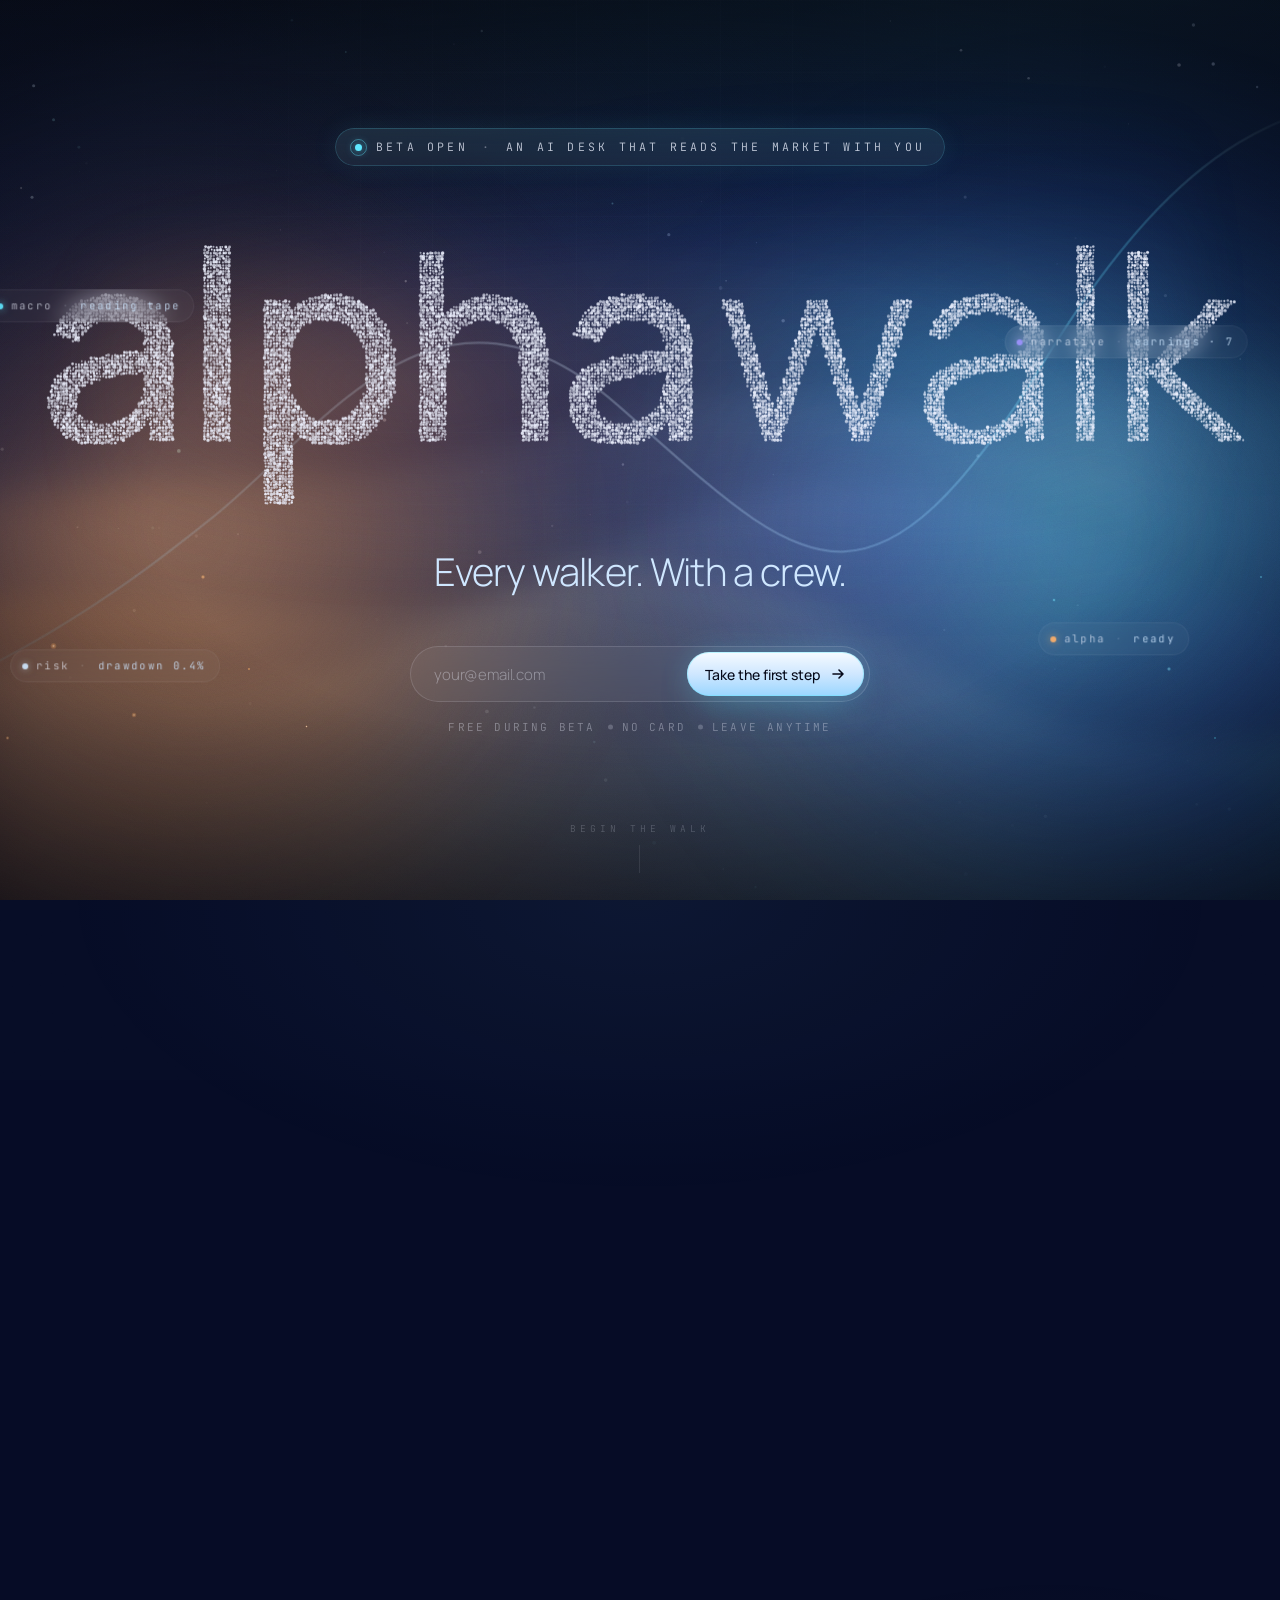
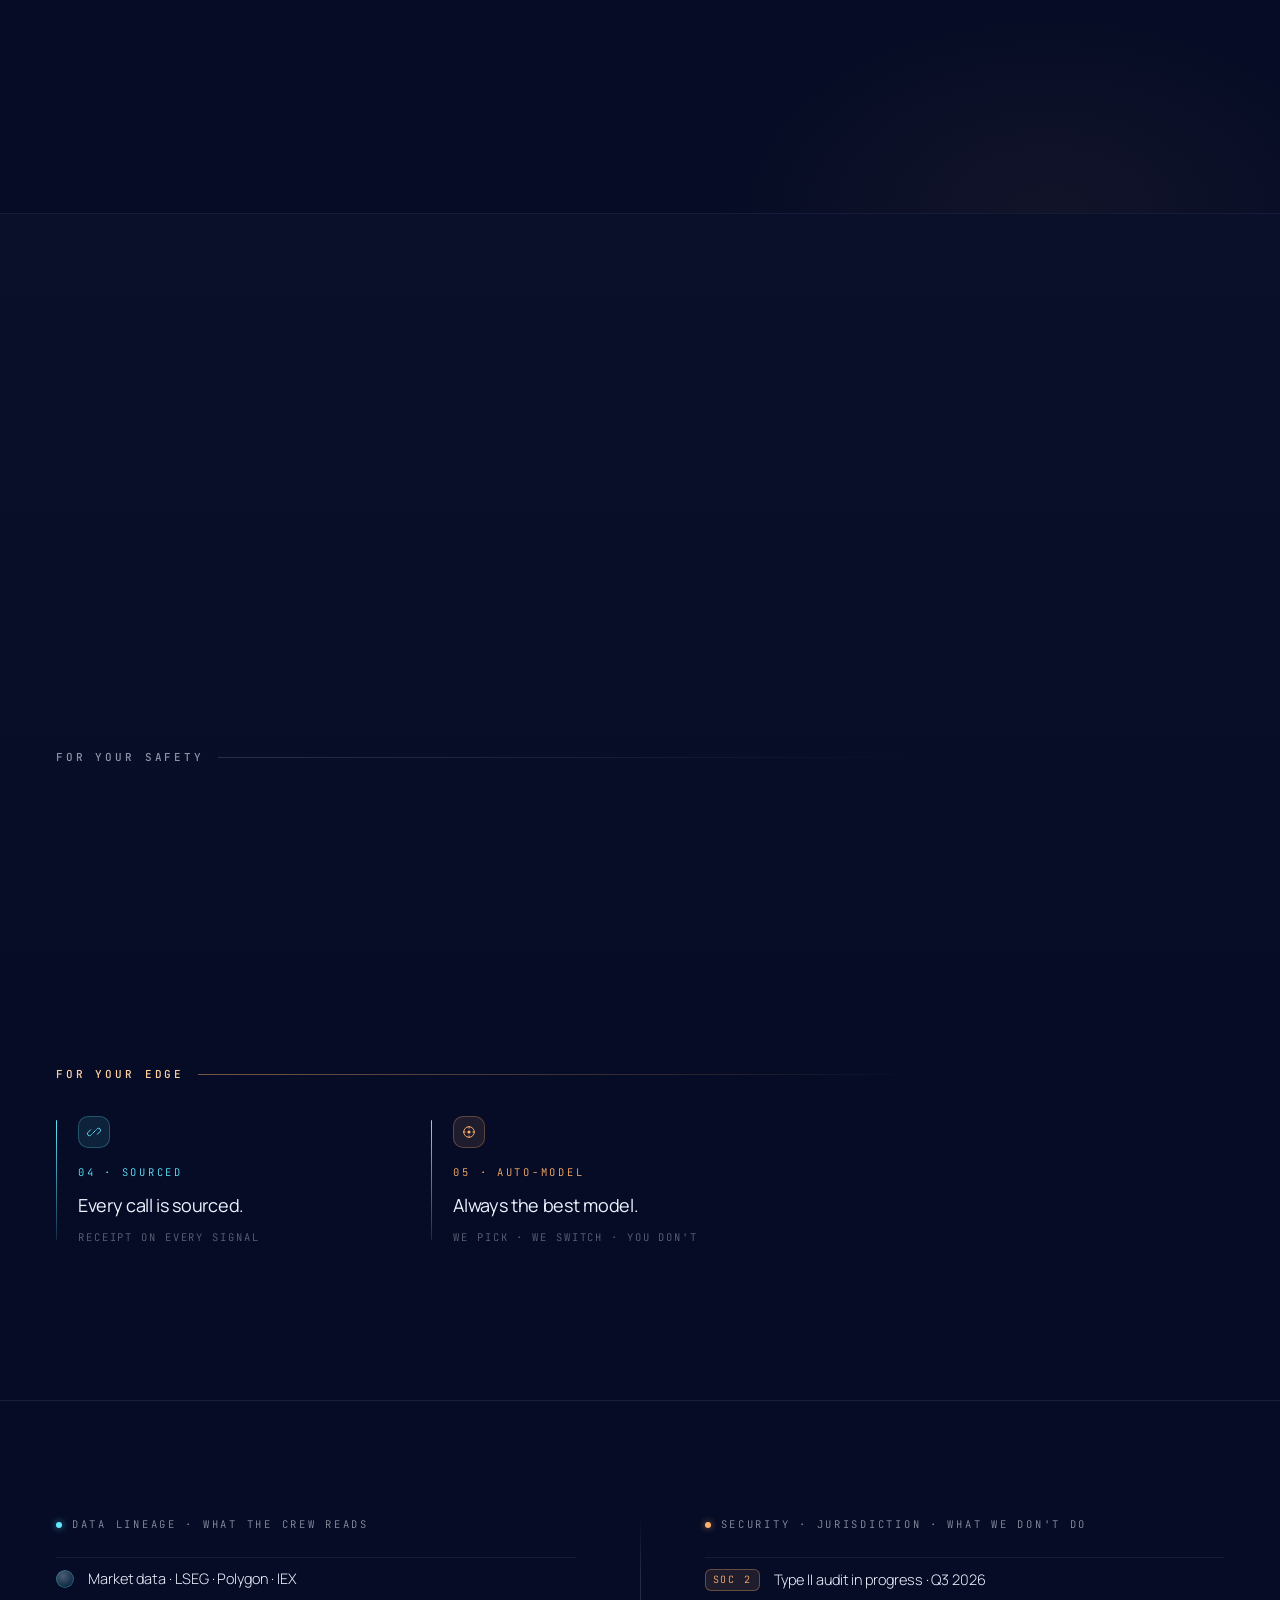
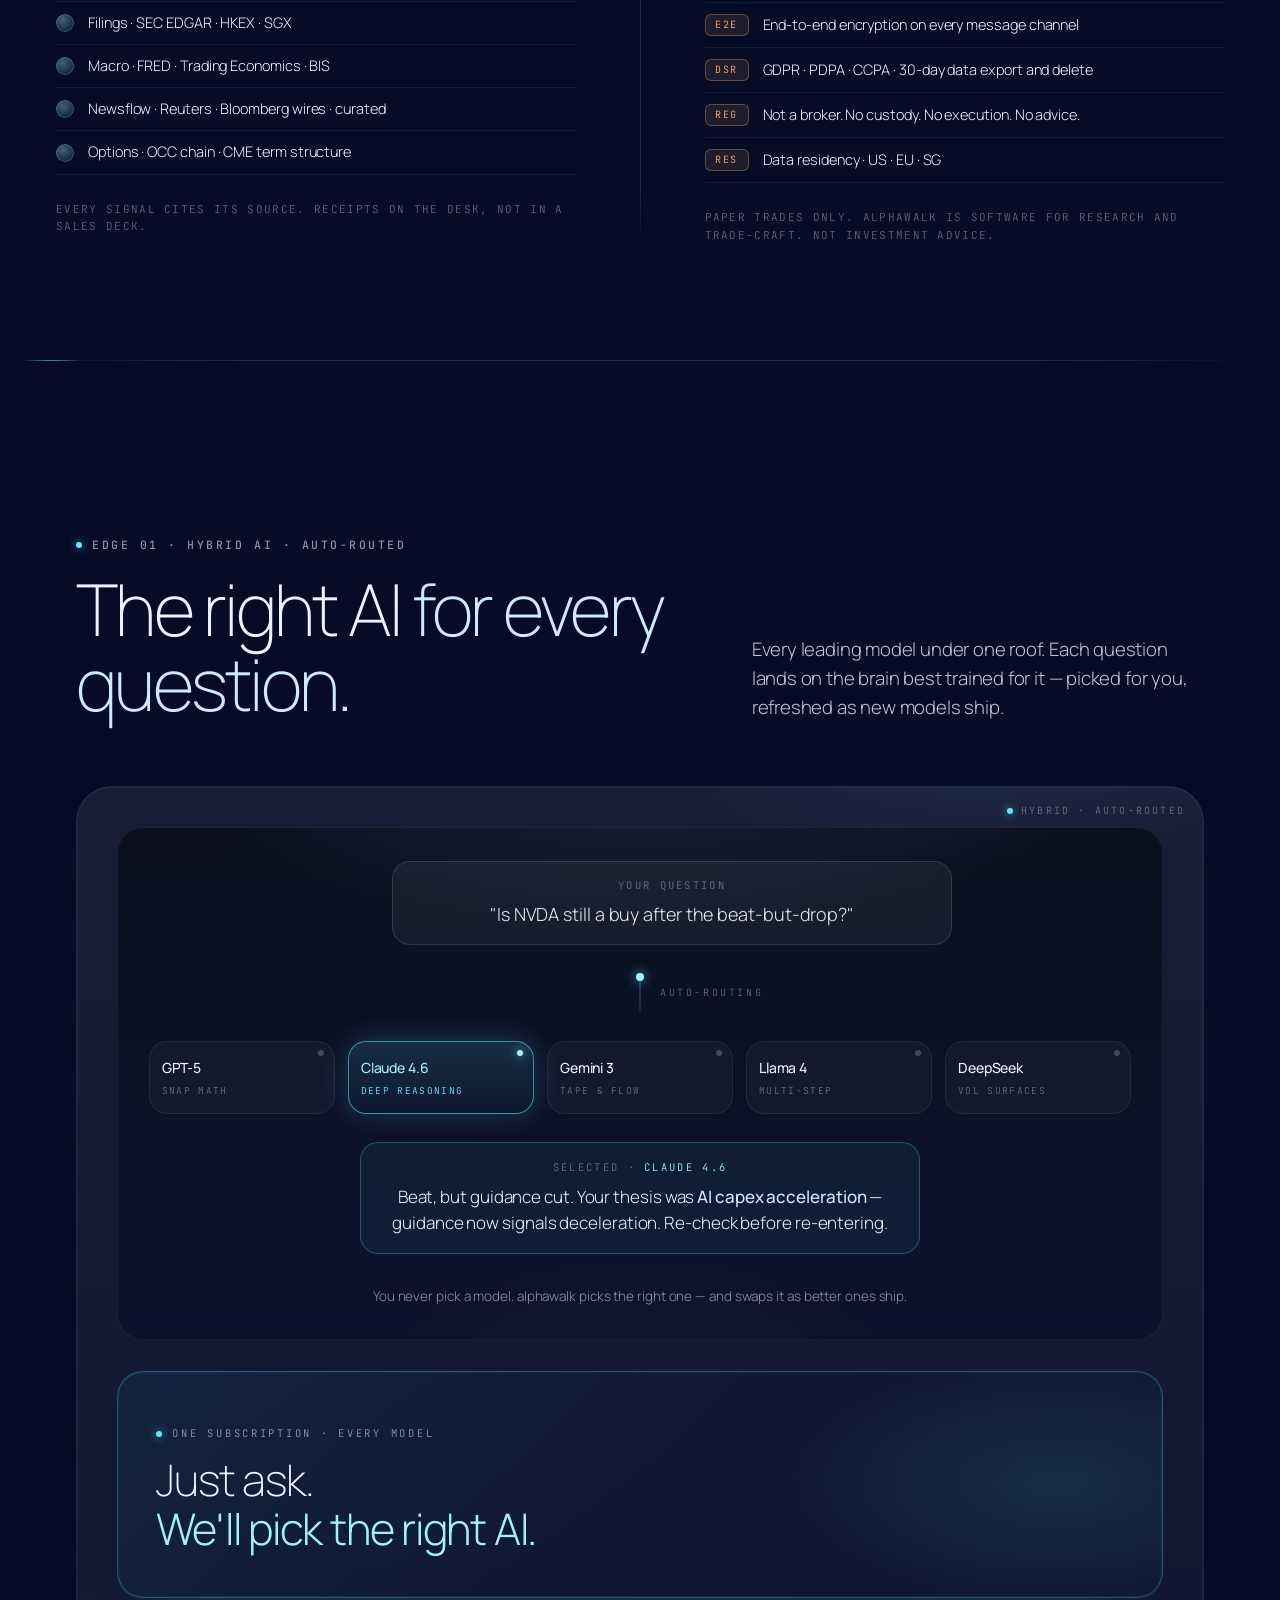
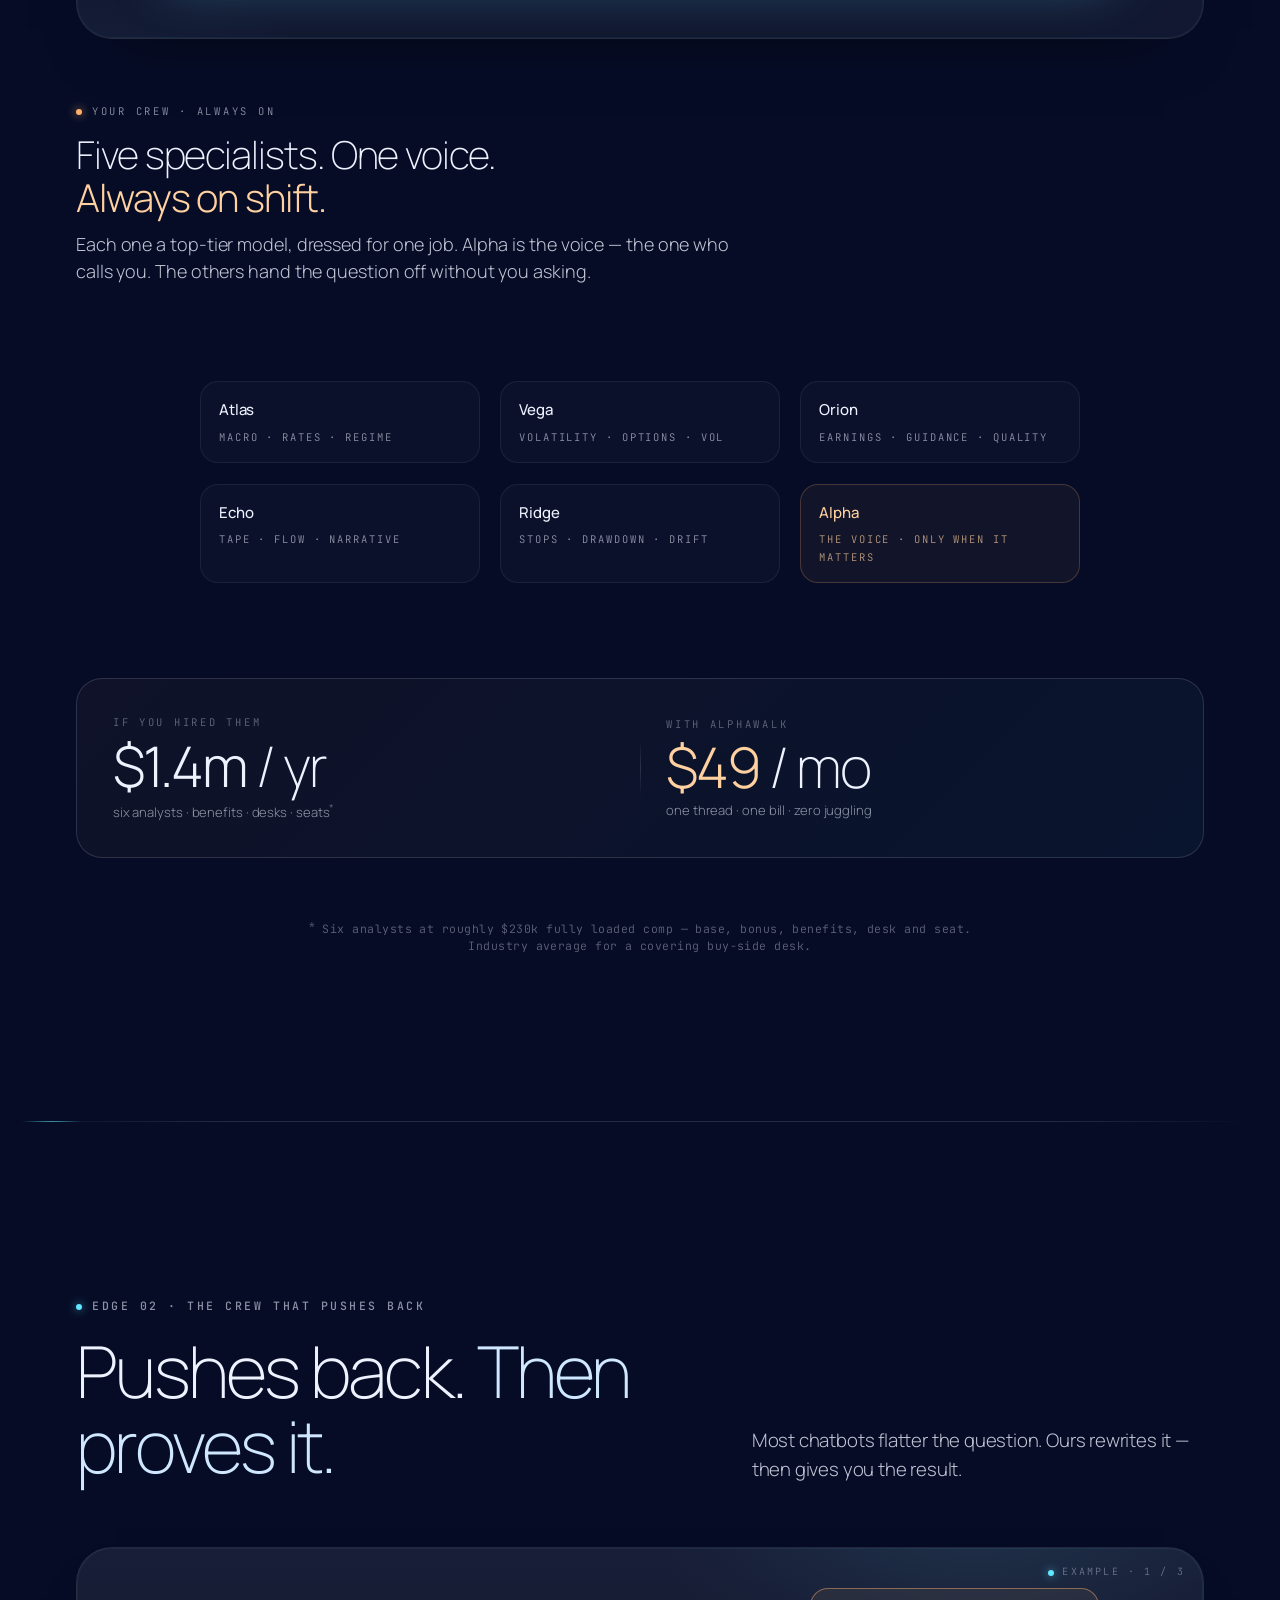
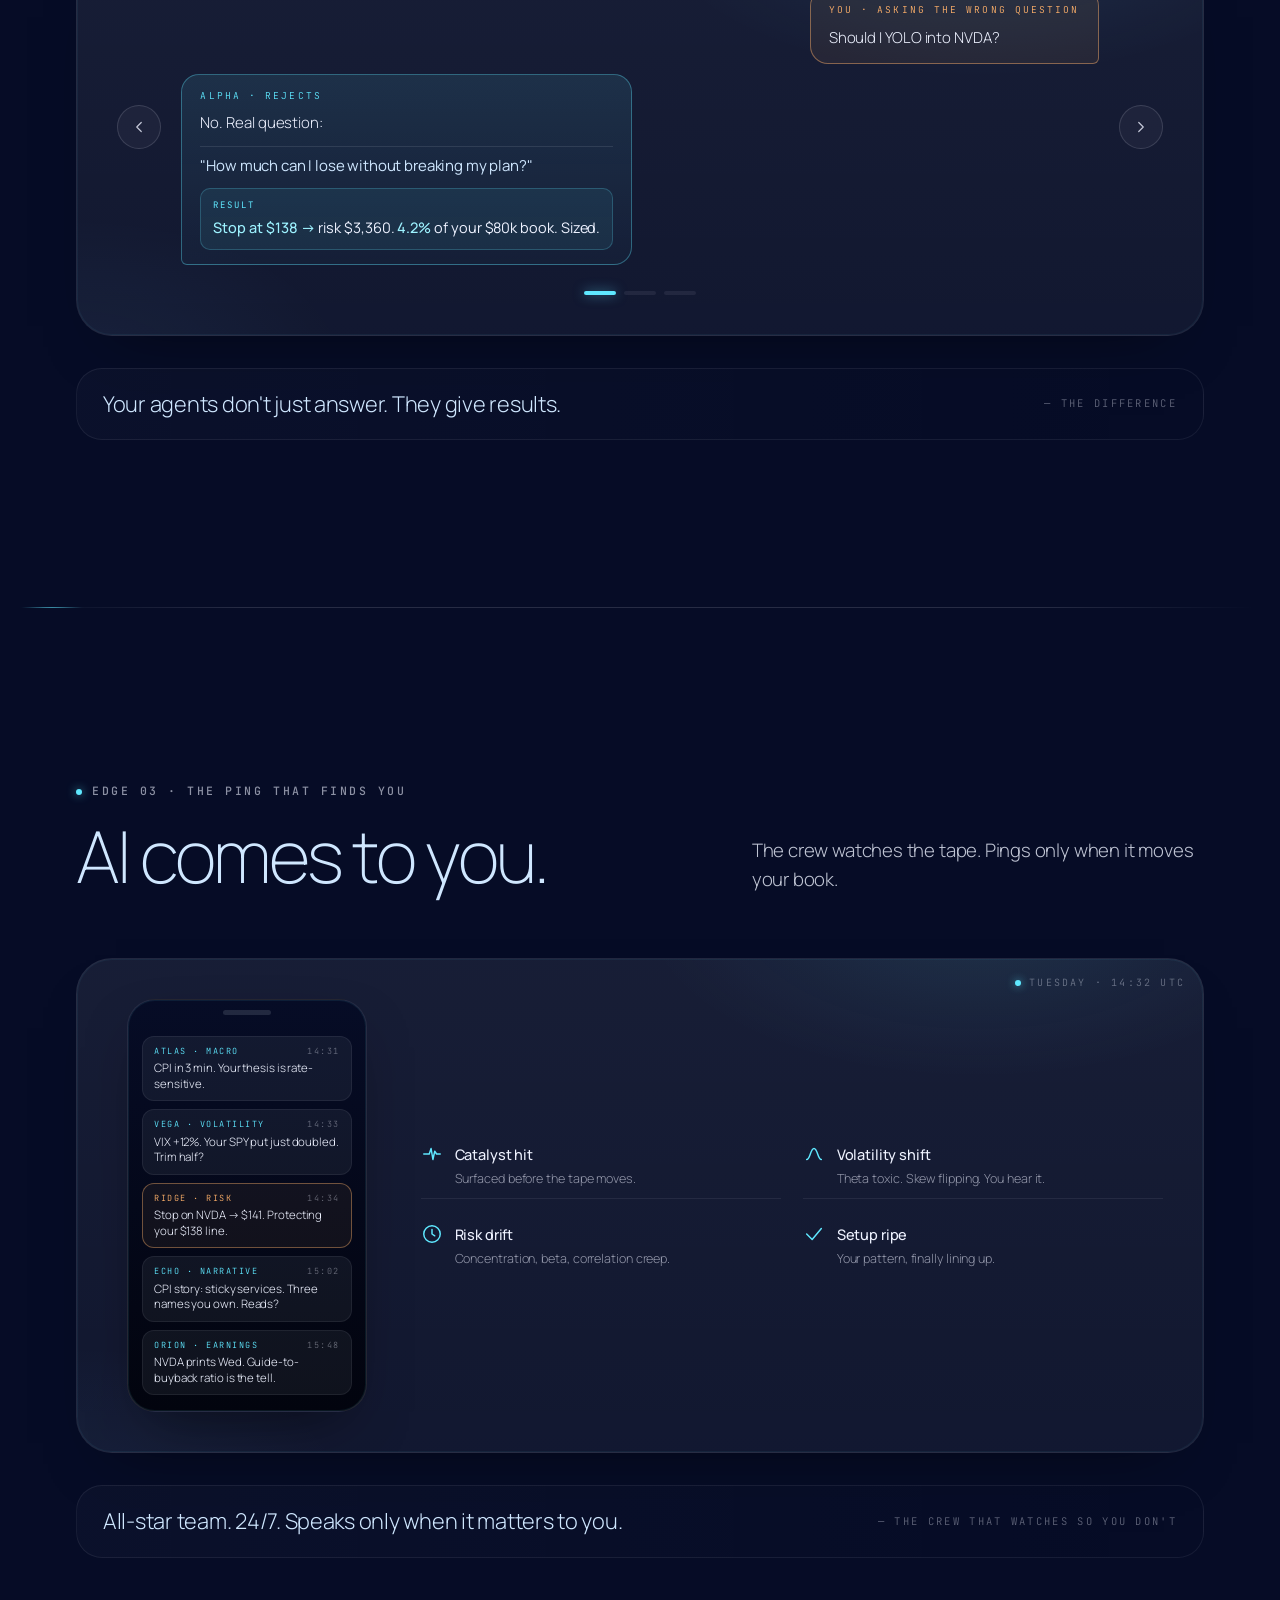
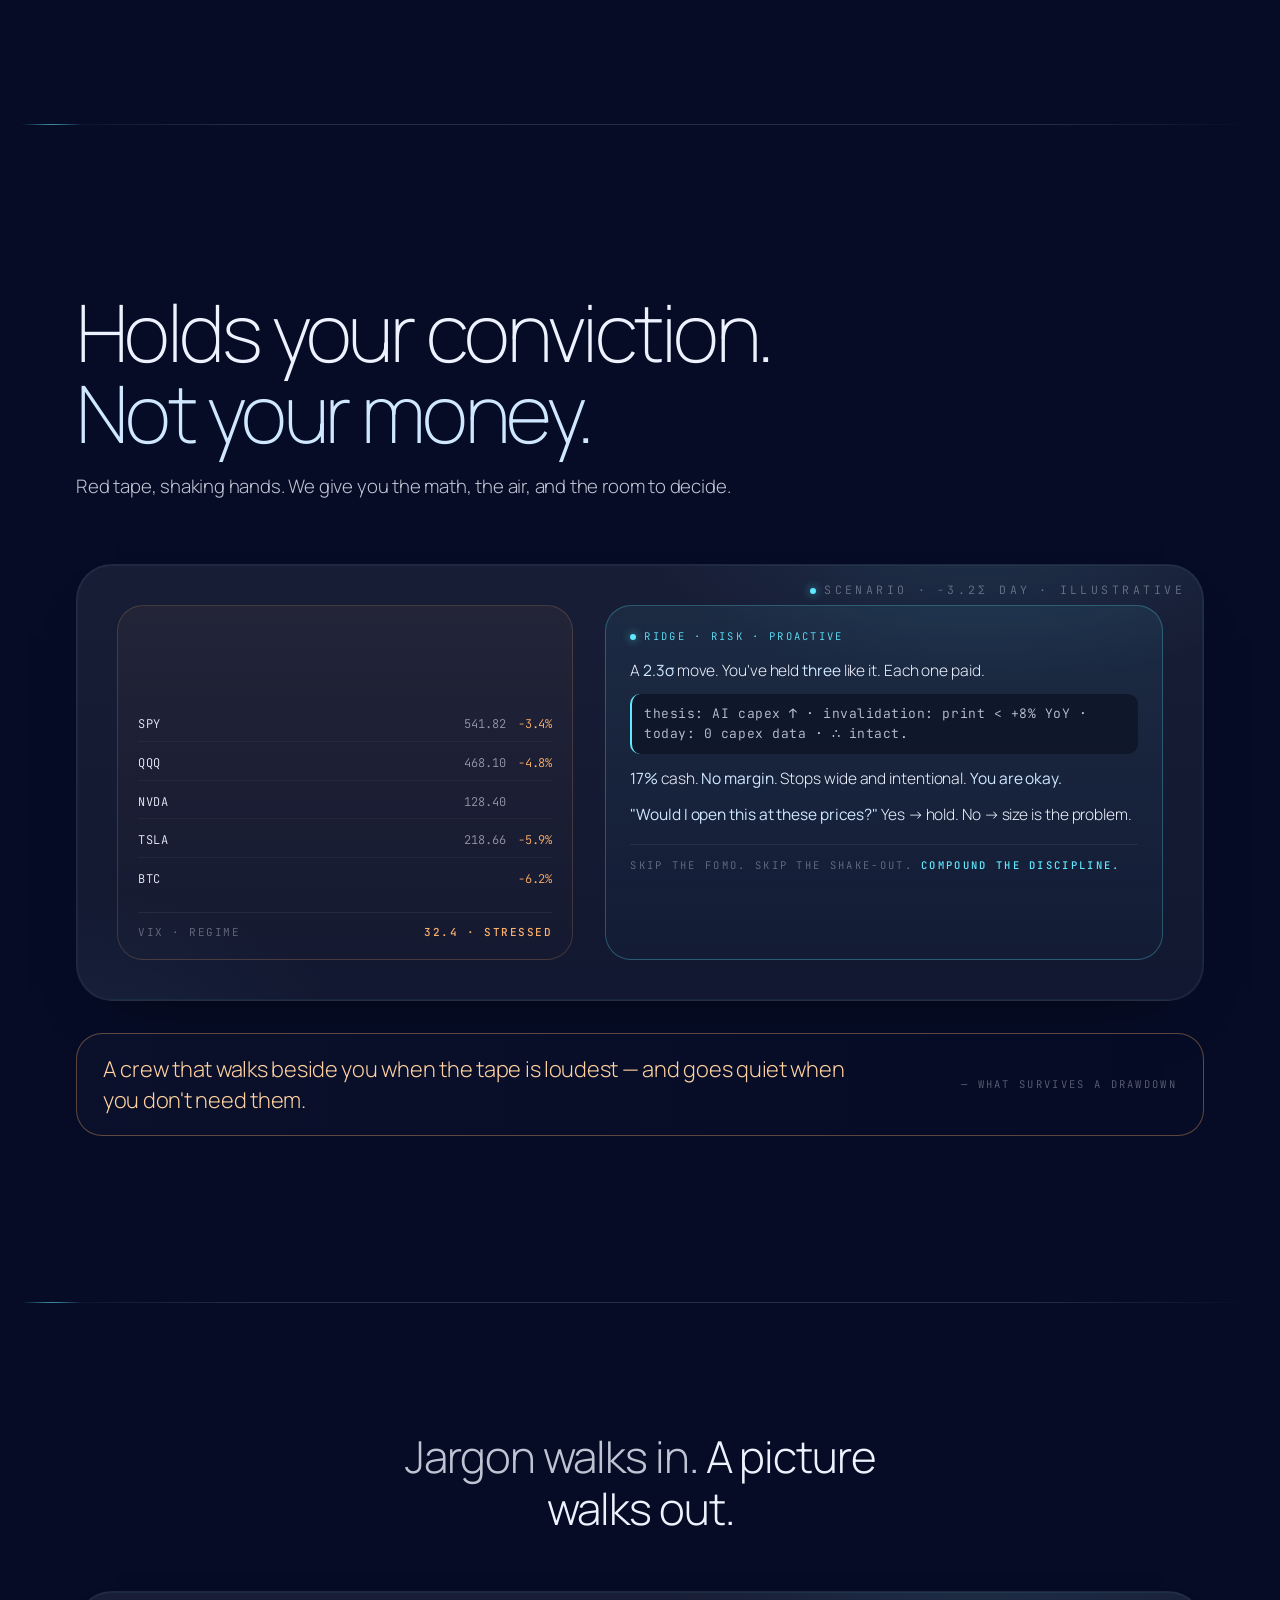
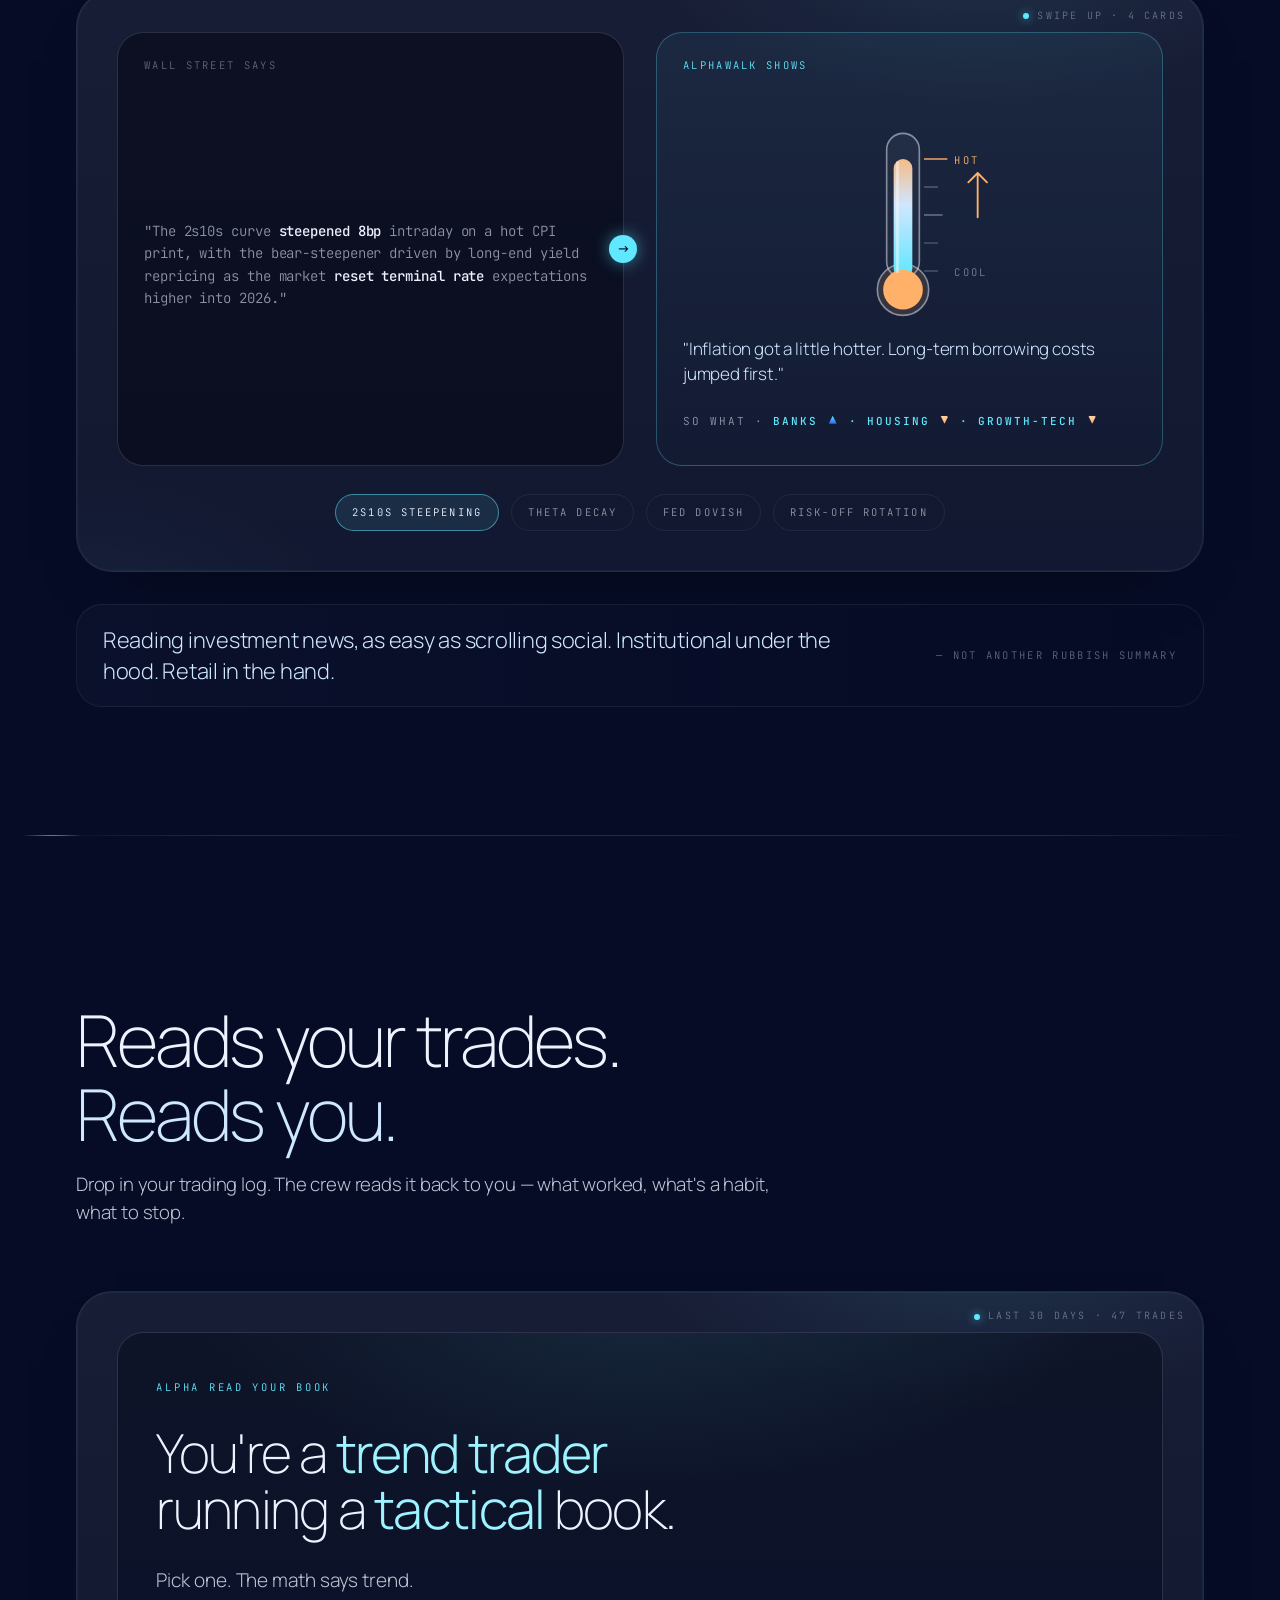
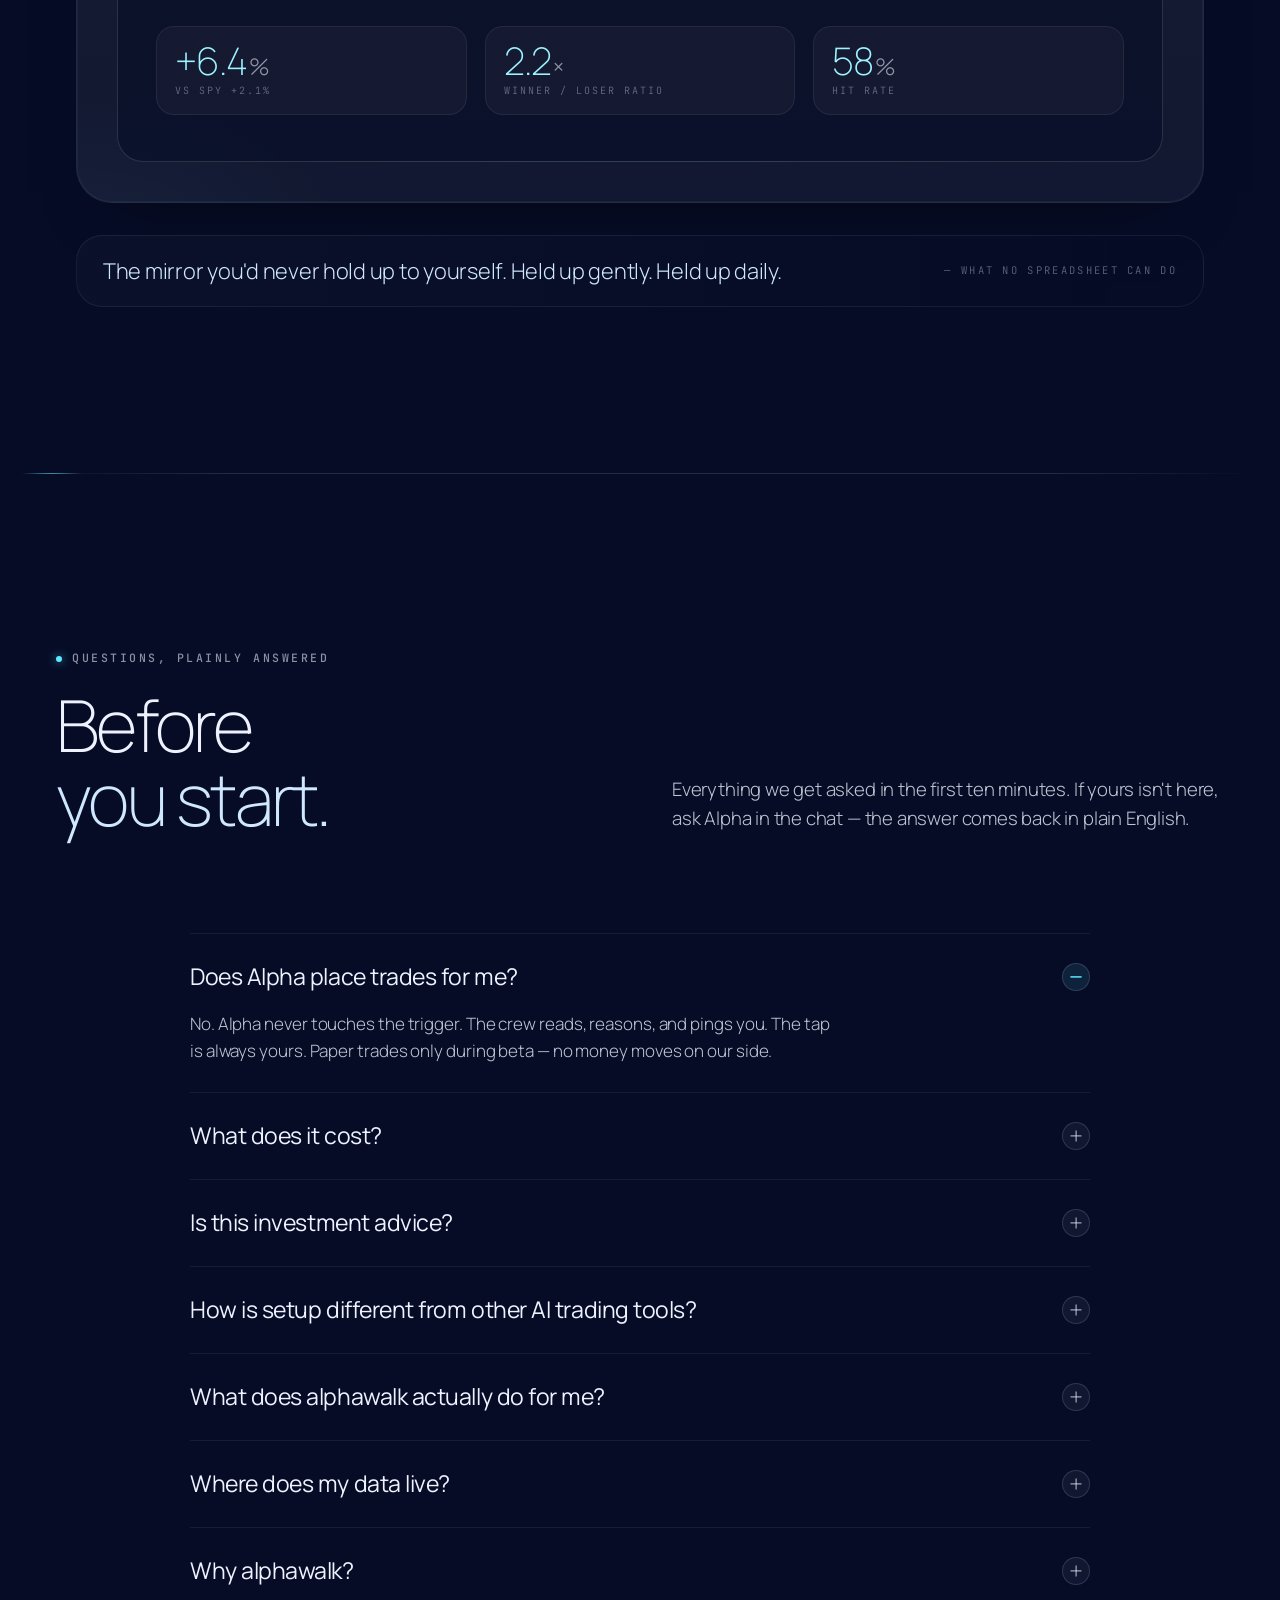
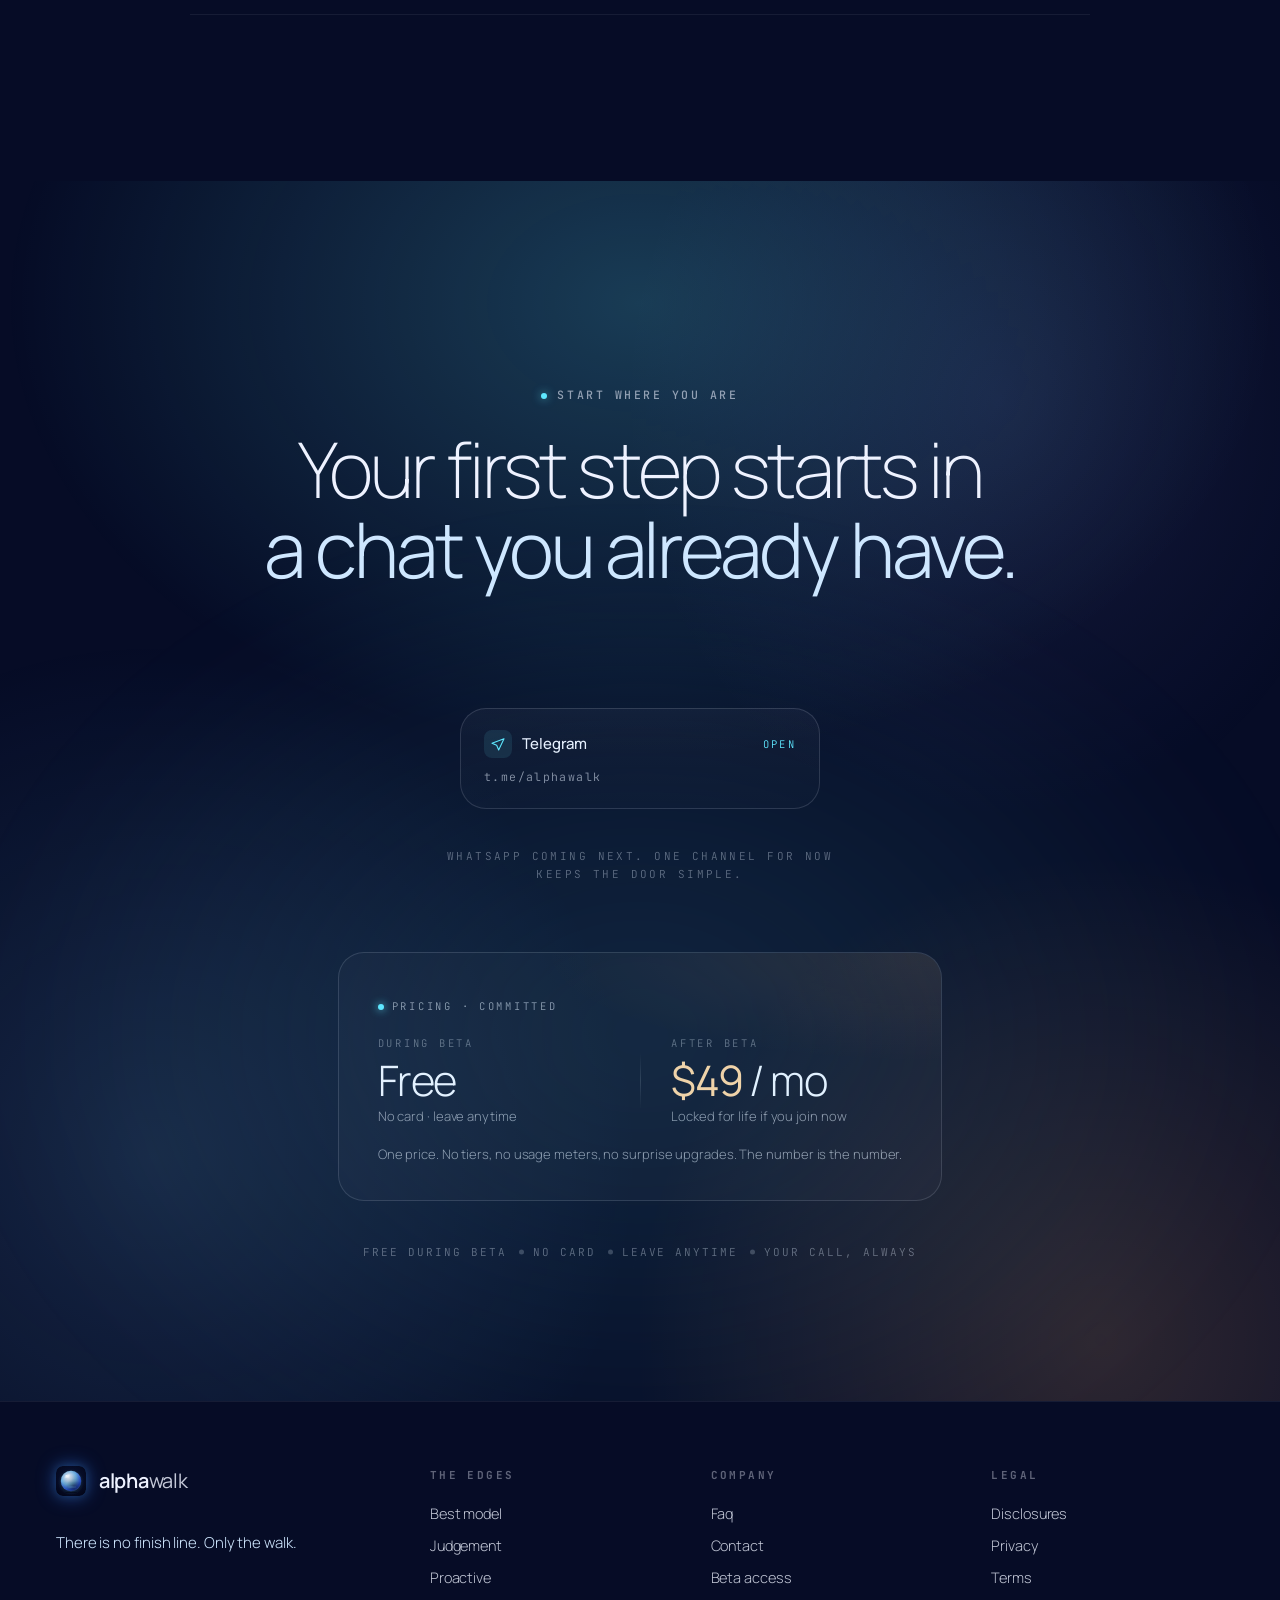
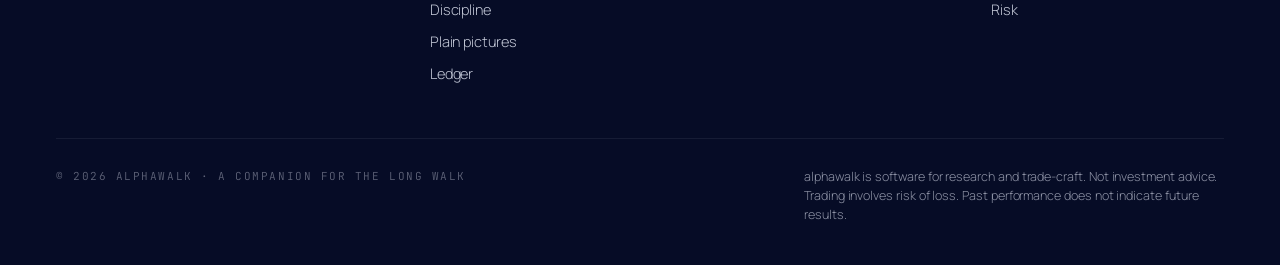
==== commit 56265c05: "Add files via upload" ====
--- a/index.html
+++ b/index.html
@@ -3,2601 +3,1208 @@
 <head>
 <meta charset="utf-8" />
 <meta name="viewport" content="width=device-width,initial-scale=1,viewport-fit=cover" />
-<title>alphawalk · an AI research desk for the retail trader</title>
-<meta name="description" content="alphawalk is an AI-powered market simulation. Practice with a research desk of five specialised agents. Paper trades only. Your money never moves." />
+<title>alphawalk · the path only you can walk. company on it.</title>
+<meta name="description" content="alphawalk is the AI crew that walks the market beside you — five specialised agents reading macro, volatility, earnings, narrative and risk so you keep your cadence. One voice, called Alpha, only when it matters." />
 <meta property="og:type" content="website" />
-<meta property="og:title" content="alphawalk · AI market simulation" />
-<meta property="og:description" content="A research desk of five AI agents. Simulation only. Your money never moves." />
+<meta property="og:title" content="alphawalk · a companion for the long walk" />
+<meta property="og:description" content="Every walker. With a crew. The AI desk that walks the market beside you." />
 <meta property="og:image" content="og-card.png" />
 <meta name="twitter:card" content="summary_large_image" />
-<meta name="twitter:title" content="alphawalk" />
-<meta name="twitter:description" content="An AI research desk for the retail trader. Simulation only." />
-<meta name="theme-color" content="#02030a" />
-<link rel="icon" type="image/svg+xml" href="data:image/svg+xml;utf8,<svg xmlns='http://www.w3.org/2000/svg' viewBox='0 0 32 32'><defs><linearGradient id='g' x1='6' y1='25' x2='27' y2='5' gradientUnits='userSpaceOnUse'><stop offset='0%25' stop-color='%237cc9ff'/><stop offset='40%25' stop-color='%23cfe7ff'/><stop offset='75%25' stop-color='%23f4f8ff'/><stop offset='100%25' stop-color='%235fe8ff'/></linearGradient></defs><rect width='32' height='32' rx='7' fill='%2302030a'/><rect x='0.5' y='0.5' width='31' height='31' rx='6.5' fill='none' stroke='%23cfe7ff' stroke-opacity='0.20'/><path d='M6 25 L12 11 L17 21 L22 9 L27 25' stroke='url(%23g)' stroke-width='2.4' stroke-linecap='round' stroke-linejoin='round' fill='none'/><g transform='translate(22 9)'><circle r='3.6' fill='%23cfe7ff' opacity='0.32'/><path d='M-3.5 0 L-0.4 -0.4 L0 -3.5 L0.4 -0.4 L3.5 0 L0.4 0.4 L0 3.5 L-0.4 0.4 Z' fill='%23f4f8ff'/></g></svg>" />
-<link rel="apple-touch-icon" href="data:image/svg+xml;utf8,<svg xmlns='http://www.w3.org/2000/svg' viewBox='0 0 32 32'><defs><linearGradient id='g' x1='6' y1='25' x2='27' y2='5' gradientUnits='userSpaceOnUse'><stop offset='0%25' stop-color='%237cc9ff'/><stop offset='40%25' stop-color='%23cfe7ff'/><stop offset='75%25' stop-color='%23f4f8ff'/><stop offset='100%25' stop-color='%235fe8ff'/></linearGradient></defs><rect width='32' height='32' rx='7' fill='%2302030a'/><path d='M6 25 L12 11 L17 21 L22 9 L27 25' stroke='url(%23g)' stroke-width='2.4' stroke-linecap='round' stroke-linejoin='round' fill='none'/><g transform='translate(22 9)'><circle r='3.6' fill='%23cfe7ff' opacity='0.32'/><path d='M-3.5 0 L-0.4 -0.4 L0 -3.5 L0.4 -0.4 L3.5 0 L0.4 0.4 L0 3.5 L-0.4 0.4 Z' fill='%23f4f8ff'/></g></svg>" />
+<meta name="theme-color" content="#06091a" />
+<link rel="icon" type="image/svg+xml" href="favicon.svg" />
+<link rel="apple-touch-icon" href="favicon.svg" />
+<link rel="mask-icon" href="favicon.svg" color="#5fe8ff" />
 <link rel="preconnect" href="https://fonts.googleapis.com" />
 <link rel="preconnect" href="https://fonts.gstatic.com" crossorigin />
-<link href="https://fonts.googleapis.com/css2?family=Manrope:wght@300;400;500;600&family=JetBrains+Mono:wght@400;500;600&display=swap" rel="stylesheet" />
-<style>
-/* ============================================================
-   alphawalk · v12 institutional rebuild
-   Trust-led. Restrained. Data-forward.
-   ============================================================ */
-
-:root{
-  /* surfaces */
-  --ink:#02030a;
-  --night:#06091a;
-  --slate:#0a1028;
-  --carbon:#0e1430;
-
-  /* text ladder */
-  --paper:#eef2ff;
-  --paper-soft:rgba(238,242,255,.78);
-  --paper-mute:rgba(238,242,255,.55);
-  --paper-faint:rgba(238,242,255,.38);
-  --paper-ghost:rgba(238,242,255,.22);
-
-  /* hairlines */
-  --hair:rgba(238,242,255,.08);
-  --hair-strong:rgba(238,242,255,.14);
-  --hair-bright:rgba(238,242,255,.22);
-
-  /* icy-blue + silver palette — three named roles, deliberately used */
-  --rope:#5fe8ff;             /* live indicator only */
-  --rope-soft:rgba(95,232,255,.18);
-  --rope-faint:rgba(95,232,255,.08);
-  --ice:#cfe7ff;              /* primary luminous accent */
-  --beacon:#7cc9ff;           /* mid-tone luminous */
-  --silver:#e6edfa;           /* premium hairline + display rims */
-  --silver-bright:#f4f8ff;    /* silver core, near-white */
-  --silver-mute:#a8b5cc;
-  --violet-soft:rgba(159,138,222,.14);  /* nebula rim, never a UI color */
-  --indigo:#1e3a8a;           /* deep gradient stop */
-
-  /* one warm note, used exactly once on the page */
-  --ember:#ffb547;
-
-  /* shared luminous shadows */
-  --glow-cyan:0 0 24px rgba(95,232,255,.35), 0 0 60px rgba(95,232,255,.18);
-  --glow-ice:0 0 18px rgba(207,231,255,.30), 0 0 42px rgba(124,201,255,.18);
-  --glow-silver:0 0 28px rgba(244,248,255,.18);
-
-  /* type */
-  --sans:'Manrope',system-ui,-apple-system,Helvetica,Arial,sans-serif;
-  --mono:'JetBrains Mono',ui-monospace,Menlo,monospace;
-
-  /* layout */
-  --maxw:1200px;
-  --gut:clamp(20px,4vw,40px);
-  --rule:1px solid var(--hair);
-}
-
-*,*::before,*::after{box-sizing:border-box}
-html,body{margin:0;padding:0}
-html{scroll-behavior:smooth}
-body{
-  font-family:var(--sans);
-  font-weight:300;
-  color:var(--paper);
-  background:var(--ink);
-  -webkit-font-smoothing:antialiased;
-  text-rendering:optimizeLegibility;
-  font-feature-settings:"kern","liga","tnum";
-  letter-spacing:-.005em;
-  line-height:1.6;
-  overflow-x:hidden;
-}
-
-::selection{background:rgba(95,232,255,.32);color:#fff}
-
-/* keyboard focus */
-:focus{outline:none}
-:focus-visible{outline:2px solid var(--rope);outline-offset:3px;border-radius:2px}
-
-a{color:inherit;text-decoration:none}
-img,svg{display:block;max-width:100%}
-button{font:inherit;color:inherit;background:none;border:0;cursor:pointer;padding:0}
-
-/* ============================================================
-   BACKDROP — ambient nebula blooms in icy-blue + silver
-   ============================================================ */
-.bg-fixed{
-  position:fixed;inset:0;z-index:-10;pointer-events:none;
-  background:
-    radial-gradient(1100px 760px at 78% -8%,  rgba(124,201,255,.16), transparent 60%),
-    radial-gradient(900px 700px at 8% 18%,    rgba(95,232,255,.10),  transparent 65%),
-    radial-gradient(1200px 800px at 92% 62%,  rgba(91,61,138,.16),   transparent 65%),
-    radial-gradient(800px 600px at 18% 92%,   rgba(43,93,255,.10),   transparent 70%),
-    var(--ink);
-}
-.bg-fixed::after{
-  content:"";position:absolute;inset:0;
-  background-image:url("data:image/svg+xml;utf8,<svg xmlns='http://www.w3.org/2000/svg' width='180' height='180'><filter id='n'><feTurbulence type='fractalNoise' baseFrequency='0.85' numOctaves='2' stitchTiles='stitch'/><feColorMatrix values='0 0 0 0 1 0 0 0 0 1 0 0 0 0 1 0 0 0 0.022 0'/></filter><rect width='100%' height='100%' filter='url(%23n)'/></svg>");
-  opacity:.55;mix-blend-mode:screen;
-}
-/* slow ambient bloom drift — keeps the page alive without sparkle */
-.bg-bloom{
-  position:fixed;inset:-10%;z-index:-9;pointer-events:none;opacity:.55;
-}
-.bg-bloom span{
-  position:absolute;border-radius:50%;filter:blur(80px);
-  animation:bloomDrift 22s ease-in-out infinite;will-change:transform;
-}
-.bg-bloom .b1{
-  top:8%;right:-6%;width:42vw;height:42vw;
-  background:radial-gradient(circle, rgba(124,201,255,.55), rgba(95,232,255,.18) 40%, transparent 70%);
-  animation-duration:24s;
-}
-.bg-bloom .b2{
-  bottom:10%;left:-8%;width:46vw;height:46vw;
-  background:radial-gradient(circle, rgba(159,138,222,.45), rgba(91,61,138,.20) 35%, transparent 70%);
-  animation-duration:28s;animation-delay:-6s;
-}
-.bg-bloom .b3{
-  top:46%;left:32%;width:30vw;height:30vw;
-  background:radial-gradient(circle, rgba(207,231,255,.30), rgba(159,193,255,.12) 40%, transparent 70%);
-  animation-duration:32s;animation-delay:-12s;
-}
-@keyframes bloomDrift{
-  0%,100%{transform:translate(0,0) scale(1)}
-  33%{transform:translate(2%,-3%) scale(1.05)}
-  66%{transform:translate(-3%,2%) scale(.97)}
-}
-@media (prefers-reduced-motion:reduce){
-  .bg-bloom span{animation:none}
-}
-
-/* ============================================================
-   SHELL · primitives
-   ============================================================ */
-.shell{max-width:var(--maxw);margin:0 auto;padding-left:var(--gut);padding-right:var(--gut)}
-
-.eyebrow{
-  font-family:var(--mono);
-  font-size:11px;
-  font-weight:500;
-  letter-spacing:.22em;
-  text-transform:uppercase;
-  color:var(--paper-mute);
-  display:inline-flex;align-items:center;gap:10px;
-}
-.eyebrow .idx{color:var(--paper-faint)}
-.eyebrow .dot{
-  width:6px;height:6px;border-radius:50%;
-  background:var(--rope);
-  box-shadow:0 0 10px rgba(95,232,255,.5);
-  animation:pulseDot 2.4s ease-in-out infinite;
-}
-@keyframes pulseDot{
-  0%,100%{opacity:1;transform:scale(1)}
-  50%{opacity:.55;transform:scale(.85)}
-}
-
-.kicker{
-  font-family:var(--mono);
-  font-size:10.5px;
-  font-weight:500;
-  letter-spacing:.2em;
-  text-transform:uppercase;
-  color:var(--paper-faint);
-}
-
-h1,h2,h3,h4{
-  margin:0;
-  font-family:var(--sans);
-  font-weight:400;
-  letter-spacing:-.03em;
-  line-height:1.05;
-  color:var(--paper);
-}
-h2{font-size:clamp(36px,5.2vw,64px);letter-spacing:-.028em;line-height:1.06}
-h3{font-size:clamp(20px,2vw,26px);font-weight:400;letter-spacing:-.018em;line-height:1.2}
-h4{font-size:15px;font-weight:500;letter-spacing:-.005em}
-p{margin:0;color:var(--paper-soft);font-weight:300;line-height:1.65}
-
-.lede{
-  font-size:clamp(17px,1.4vw,20px);
-  line-height:1.55;
-  color:var(--paper-soft);
-  font-weight:300;
-  max-width:64ch;
-}
-
-.fineprint{font-size:12.5px;color:var(--paper-mute);line-height:1.55}
-.mono{font-family:var(--mono);letter-spacing:0;font-weight:500}
-.cite{font-family:var(--mono);font-size:10.5px;color:var(--paper-faint);letter-spacing:.05em}
-.cite sup{font-size:9px;color:var(--rope)}
-
-a.linklike{color:var(--paper);border-bottom:1px solid var(--hair-strong);transition:border-color .2s,color .2s}
-a.linklike:hover{color:var(--rope);border-color:var(--rope)}
-
-/* ============================================================
-   NAV
-   ============================================================ */
-.nav{
-  position:sticky;top:0;z-index:50;
-  background:rgba(2,3,10,.72);
-  backdrop-filter:blur(14px) saturate(140%);
-  -webkit-backdrop-filter:blur(14px) saturate(140%);
-  border-bottom:1px solid transparent;
-  transition:border-color .25s,background .25s;
-}
-.nav.past-hero{border-bottom-color:var(--hair)}
-.nav-row{
-  display:flex;align-items:center;justify-content:space-between;
-  height:60px;
-  gap:32px;
-}
-.wordmark{
-  display:inline-flex;align-items:center;gap:9px;
-  font-weight:500;letter-spacing:-.018em;
-  color:var(--paper);
-}
-.wordmark .mark-glyph{width:22px;height:22px}
-.wordmark .mark-text{font-size:17px;letter-spacing:-.02em}
-
-.nav-links{
-  display:flex;align-items:center;gap:28px;
-  font-size:13.5px;
-  color:var(--paper-mute);
-}
-.nav-links a{transition:color .2s}
-.nav-links a:hover{color:var(--paper)}
-.nav-links .sep{
-  display:inline-block;width:1px;height:14px;background:var(--hair);
-}
-
-.nav-cta{
-  display:inline-flex;align-items:center;gap:8px;
-  height:34px;padding:0 14px;
-  font-family:var(--mono);font-size:11.5px;font-weight:500;
-  letter-spacing:.14em;text-transform:uppercase;
-  color:var(--paper);
-  border:1px solid var(--hair-bright);
-  border-radius:2px;
-  transition:all .2s;
-}
-.nav-cta:hover{border-color:var(--rope);color:var(--rope)}
-
-.nav-toggle{display:none}
-
-@media (max-width:880px){
-  .nav-links{display:none}
-  .nav-cta{display:none}
-  .nav-toggle{
-    display:inline-flex;align-items:center;justify-content:center;
-    width:40px;height:40px;border:1px solid var(--hair);border-radius:2px;
-  }
-  .nav-toggle span,.nav-toggle span::before,.nav-toggle span::after{
-    content:"";display:block;width:18px;height:1px;background:var(--paper);
-    position:relative;
-  }
-  .nav-toggle span::before{position:absolute;top:-5px}
-  .nav-toggle span::after{position:absolute;top:5px}
-}
-
-.nav-drawer{
-  position:fixed;inset:60px 0 0;z-index:49;
-  background:rgba(2,3,10,.96);backdrop-filter:blur(20px);
-  padding:32px var(--gut);
-  display:flex;flex-direction:column;gap:20px;
-  font-size:18px;
-  transform:translateY(-12px);opacity:0;pointer-events:none;
-  transition:transform .25s,opacity .25s;
-}
-.nav-drawer.is-open{transform:translateY(0);opacity:1;pointer-events:auto}
-.nav-drawer a{padding:10px 0;border-bottom:1px solid var(--hair);color:var(--paper-soft)}
-.nav-drawer a.drawer-cta{
-  margin-top:10px;color:var(--rope);font-family:var(--mono);
-  font-size:13px;letter-spacing:.16em;text-transform:uppercase;
-  border-bottom:none;
-}
-
-/* ============================================================
-   HERO · single declarative beat — calm, balanced, rounded
-   ============================================================ */
-.hero{
-  padding:88px 0 96px;
-  border-bottom:1px solid var(--hair);
-  position:relative;
-  overflow:hidden;          /* contains ambient bloom; no W-peak clipping into bottom-right */
-}
-.hero-grid{
-  display:grid;
-  grid-template-columns:minmax(0,1.05fr) minmax(0,1fr);
-  gap:72px;
-  align-items:center;       /* vertical balance, no dangling right column */
-  position:relative;z-index:1;
-}
-.hero-meta{
-  display:flex;align-items:center;gap:14px;
-  margin-bottom:32px;
-}
-.hero-meta .live{
-  display:inline-flex;align-items:center;gap:8px;
-  padding:6px 12px 6px 10px;
-  border-radius:999px;
-  border:1px solid rgba(95,232,255,.22);
-  background:rgba(95,232,255,.06);
-  font-family:var(--mono);font-size:11px;font-weight:500;
-  letter-spacing:.18em;text-transform:uppercase;color:var(--ice);
-}
-.hero-meta .live-dot{
-  width:6px;height:6px;border-radius:50%;background:var(--rope);
-  box-shadow:0 0 10px var(--rope);
-  animation:pulseDot 2s ease-in-out infinite;
-}
-.hero-meta .meta-sep{width:1px;height:12px;background:var(--hair-strong)}
-.hero-meta .build{
-  font-family:var(--mono);font-size:11px;color:var(--paper-faint);
-  letter-spacing:.12em;
-}
-
-h1.hero-title{
-  font-size:clamp(40px,5.4vw,76px);
-  font-weight:300;
-  letter-spacing:-.028em;
-  line-height:1.04;
-  color:var(--paper);
-  margin-bottom:28px;
-  max-width:22ch;            /* breathes horizontally instead of stacking 4 tall lines */
-}
-h1.hero-title .accent{
-  color:var(--paper);
-  position:relative;
-  font-weight:400;
-}
-h1.hero-title .accent::after{
-  content:"";
-  display:block;
-  width:64px;height:1.5px;
-  border-radius:2px;
-  background:linear-gradient(to right, var(--ice), var(--rope) 55%, transparent);
-  filter:drop-shadow(0 0 6px rgba(95,232,255,.45));
-  margin-top:20px;
-}
-
-.hero-sub{
-  font-size:clamp(17px,1.3vw,20px);
-  font-weight:300;
-  line-height:1.6;
-  color:var(--paper-soft);
-  max-width:54ch;
-  margin-bottom:36px;
-}
-.hero-sub strong{color:var(--paper);font-weight:500}
-
-.hero-cta{
-  display:flex;align-items:center;gap:14px;flex-wrap:wrap;
-  margin-bottom:24px;
-}
-
-.btn{
-  display:inline-flex;align-items:center;justify-content:center;gap:10px;
-  height:50px;padding:0 24px;
-  font-family:var(--sans);font-size:14.5px;font-weight:500;
-  letter-spacing:-.005em;
-  border-radius:14px;       /* rounded across the system */
-  transition:all .22s cubic-bezier(.2,.8,.2,1);
-  cursor:pointer;
-}
-.btn-primary{
-  background:var(--paper);color:var(--ink);
-  border:1px solid var(--paper);
-  box-shadow:0 8px 24px -10px rgba(207,231,255,.45), inset 0 1px 0 rgba(255,255,255,.6);
-}
-.btn-primary:hover{
-  background:var(--rope);border-color:var(--rope);color:var(--ink);
-  box-shadow:0 10px 30px -10px rgba(95,232,255,.55), inset 0 1px 0 rgba(255,255,255,.7);
-}
-.btn-secondary{
-  background:transparent;color:var(--paper);
-  border:1px solid var(--hair-bright);
-}
-.btn-secondary:hover{border-color:var(--paper);color:var(--paper);background:rgba(207,231,255,.04)}
-.btn .arr{
-  width:16px;height:16px;
-  transform:translateX(0);transition:transform .22s cubic-bezier(.2,.8,.2,1);
-}
-.btn:hover .arr{transform:translateX(3px)}
-
-.hero-form-row{
-  display:flex;align-items:center;gap:6px;
-  padding:5px;
-  border:1px solid var(--hair-strong);
-  border-radius:18px;
-  background:rgba(255,255,255,.03);
-  backdrop-filter:blur(8px);
-  max-width:460px;
-  box-shadow:0 12px 40px -20px rgba(95,232,255,.18);
-}
-.hero-form-row:focus-within{
-  border-color:rgba(95,232,255,.35);
-  box-shadow:0 14px 50px -18px rgba(95,232,255,.32);
-}
-.hero-form-row input{
-  flex:1;height:46px;padding:0 16px;
-  background:transparent;border:0;outline:0;
-  color:var(--paper);font:inherit;font-size:14.5px;
-  border-radius:13px;
-}
-.hero-form-row input::placeholder{color:var(--paper-faint)}
-.hero-form-row .btn{
-  height:46px;border-radius:13px;margin:0;border:0;
-  padding:0 20px;
-}
-
-.hero-foot{
-  display:flex;flex-wrap:wrap;align-items:center;gap:10px 14px;
-  font-size:12.5px;color:var(--paper-mute);
-  margin-top:18px;
-}
-.hero-foot .pip{
-  display:inline-flex;align-items:center;gap:6px;
-}
-.hero-foot .pip svg{width:13px;height:13px;color:var(--rope)}
-.hero-foot .sep{color:var(--paper-ghost)}
-
-/* ----------------------------------------------------------------
-   HERO RIGHT · "Alpha desk · live" signal panel
-   Replaces the un-scaled W-peak SVG with a real, contained,
-   data-forward composition. Soft ambient W-peak now lives behind.
-   ---------------------------------------------------------------- */
-.hero-signal{
-  position:relative;
-  width:100%;max-width:480px;margin-left:auto;
-  border-radius:24px;
-  border:1px solid rgba(207,231,255,.16);
-  background:
-    linear-gradient(160deg, rgba(124,201,255,.06) 0%, rgba(255,255,255,.012) 55%, rgba(159,138,222,.05) 100%);
-  box-shadow:
-    inset 0 1px 0 rgba(255,255,255,.06),
-    0 30px 80px -30px rgba(95,232,255,.22),
-    0 18px 50px -25px rgba(159,138,222,.18);
-  backdrop-filter:blur(10px);
-  overflow:hidden;
-  isolation:isolate;
-}
-.hero-signal::before{
-  content:"";position:absolute;inset:0;pointer-events:none;
-  background:radial-gradient(420px 240px at 78% -10%, rgba(124,201,255,.18), transparent 60%);
-  z-index:-1;
-}
-.hero-signal-head{
-  display:flex;align-items:center;justify-content:space-between;
-  padding:18px 20px 14px;
-  border-bottom:1px solid rgba(207,231,255,.08);
-}
-.hero-signal-head .who{
-  display:inline-flex;align-items:center;gap:10px;
-  font-family:var(--mono);font-size:11px;font-weight:500;
-  letter-spacing:.18em;text-transform:uppercase;color:var(--ice);
-}
-.hero-signal-head .who svg{
-  width:16px;height:16px;
-  filter:drop-shadow(0 0 6px rgba(95,232,255,.55));
-}
-.hero-signal-head .live{
-  display:inline-flex;align-items:center;gap:6px;
-  font-family:var(--mono);font-size:10px;font-weight:500;
-  letter-spacing:.2em;text-transform:uppercase;color:var(--paper-mute);
-}
-.hero-signal-head .live-dot{
-  width:6px;height:6px;border-radius:50%;background:var(--rope);
-  box-shadow:0 0 8px var(--rope);
-  animation:pulseDot 2s ease-in-out infinite;
-}
-
-.hero-signal-rows{
-  display:flex;flex-direction:column;gap:0;
-  padding:6px 20px;
-}
-.hero-signal-row{
-  display:grid;grid-template-columns:1fr auto auto;
-  gap:14px;align-items:baseline;
-  padding:12px 0;
-  border-bottom:1px solid rgba(207,231,255,.06);
-  font-size:13px;
-}
-.hero-signal-row:last-child{border-bottom:0}
-.hero-signal-row .sym{
-  font-family:var(--mono);font-weight:500;color:var(--paper);
-  letter-spacing:.04em;font-size:12.5px;
-}
-.hero-signal-row .label{
-  font-family:var(--mono);font-size:10px;
-  letter-spacing:.16em;text-transform:uppercase;color:var(--paper-faint);
-  display:block;margin-top:2px;
-}
-.hero-signal-row .px{
-  font-family:var(--mono);color:var(--paper-soft);font-size:12.5px;
-  font-variant-numeric:tabular-nums;
-}
-.hero-signal-row .delta{
-  font-family:var(--mono);font-size:11.5px;
-  font-variant-numeric:tabular-nums;
-  letter-spacing:.02em;
-}
-.hero-signal-row .delta.up{color:var(--rope)}
-.hero-signal-row .delta.dn{color:var(--paper-mute)}
-
-.hero-signal-crew{
-  display:flex;align-items:center;justify-content:space-between;
-  padding:14px 20px 18px;
-  border-top:1px solid rgba(207,231,255,.08);
-  background:linear-gradient(180deg, rgba(207,231,255,.025), transparent);
-}
-.hero-signal-crew .label{
-  font-family:var(--mono);font-size:10px;font-weight:500;
-  letter-spacing:.2em;text-transform:uppercase;color:var(--paper-faint);
-}
-.hero-signal-crew .agents{
-  display:inline-flex;align-items:center;gap:8px;
-}
-.hero-signal-crew .agent{
-  display:inline-flex;align-items:center;gap:6px;
-  padding:4px 9px;
-  border-radius:999px;
-  border:1px solid rgba(207,231,255,.14);
-  background:rgba(255,255,255,.02);
-  font-family:var(--mono);font-size:10px;font-weight:500;
-  letter-spacing:.12em;text-transform:uppercase;color:var(--paper-soft);
-}
-.hero-signal-crew .agent .dot{
-  width:5px;height:5px;border-radius:50%;background:var(--rope);
-  box-shadow:0 0 6px var(--rope);
-}
-
-/* ambient W-peak — small, behind the signal panel, never clips */
-.hero-ambient{
-  position:absolute;inset:0;pointer-events:none;
-  z-index:0;overflow:hidden;
-  opacity:.55;
-}
-.hero-ambient svg{
-  position:absolute;
-  right:-6%;bottom:-12%;
-  width:min(620px,55%);
-  height:auto;
-  filter:blur(.4px);
-}
-
-/* heartbeat chip · "Alpha is watching" */
-.hero-heartbeat{
-  display:inline-flex;align-items:center;gap:10px;
-  margin-top:22px;
-  padding:8px 14px 8px 12px;
-  border:1px solid rgba(207,231,255,.16);
-  border-radius:999px;
-  background:rgba(255,255,255,.03);
-  font-family:var(--mono);font-size:11.5px;
-  letter-spacing:.04em;color:var(--paper-soft);
-  backdrop-filter:blur(6px);
-}
-.hero-heartbeat .ekg{
-  width:38px;height:14px;color:var(--rope);
-}
-.hero-heartbeat .ekg path{
-  stroke:currentColor;stroke-width:1.4;fill:none;
-  stroke-linecap:round;stroke-linejoin:round;
-  filter:drop-shadow(0 0 3px rgba(95,232,255,.7));
-  stroke-dasharray:120;
-  stroke-dashoffset:120;
-  animation:ekg 2.4s ease-in-out infinite;
-}
-@keyframes ekg{
-  0%{stroke-dashoffset:120}
-  60%{stroke-dashoffset:0}
-  100%{stroke-dashoffset:-120}
-}
-.hero-heartbeat strong{color:var(--ice);font-weight:500}
-
-@media (max-width:980px){
-  .hero{padding:64px 0 76px}
-  .hero-grid{grid-template-columns:1fr;gap:44px;align-items:start}
-  .hero-signal{margin:0 auto;max-width:520px}
-  .hero-ambient svg{right:-12%;bottom:auto;top:0;width:min(420px,80%)}
-}
-
-/* ============================================================
-   STANDARDS STRIP · 4 trust facts in one row
-   ============================================================ */
-.standards{
-  padding:32px 0;
-  border-bottom:1px solid var(--hair);
-}
-.standards-grid{
-  display:grid;grid-template-columns:repeat(4,1fr);
-  gap:48px;
-  align-items:start;
-}
-.standards-cell{display:flex;flex-direction:column;gap:8px}
-.standards-cell .num{
-  font-family:var(--mono);font-size:10.5px;
-  letter-spacing:.2em;text-transform:uppercase;color:var(--rope);
-}
-.standards-cell .head{
-  font-size:15px;font-weight:500;color:var(--paper);
-  letter-spacing:-.005em;line-height:1.35;
-}
-.standards-cell .sub{
-  font-size:12.5px;color:var(--paper-mute);line-height:1.5;
-}
-@media (max-width:880px){
-  .standards-grid{grid-template-columns:repeat(2,1fr);gap:28px}
-}
-@media (max-width:520px){
-  .standards-grid{grid-template-columns:1fr;gap:24px}
-}
-
-/* ============================================================
-   SECTION PRIMITIVES
-   ============================================================ */
-.section{padding:120px 0;border-bottom:1px solid var(--hair);position:relative}
-.section-head{margin-bottom:64px;max-width:760px}
-.section-head .eyebrow{margin-bottom:24px;display:inline-flex}
-.section-head h2{margin-bottom:20px}
-.section-head .lede{color:var(--paper-soft)}
-.section-head.center{margin-left:auto;margin-right:auto;text-align:center}
-.section-head.center .eyebrow{display:inline-flex}
-
-@media (max-width:760px){
-  .section{padding:80px 0}
-  .section-head{margin-bottom:40px}
-}
-
-/* ============================================================
-   "WHAT THIS IS" · simulation transparency anchor
-   ============================================================ */
-.what{
-  padding:120px 0;
-  border-bottom:1px solid var(--hair);
-}
-.what-grid{
-  display:grid;grid-template-columns:1fr 1fr;
-  gap:80px;align-items:start;
-}
-.what-statement{
-  font-size:clamp(24px,2.4vw,34px);
-  line-height:1.35;
-  font-weight:300;
-  letter-spacing:-.018em;
-  color:var(--paper);
-  max-width:24ch;
-}
-.what-statement strong{color:var(--paper);font-weight:500}
-.what-statement em{
-  font-style:normal;
-  color:var(--paper);
-  border-bottom:1px solid var(--rope);
-  padding-bottom:2px;
-}
-
-.what-list{
-  display:flex;flex-direction:column;gap:0;
-  border-top:1px solid var(--hair);
-}
-.what-row{
-  display:grid;grid-template-columns:120px 1fr;
-  gap:32px;
-  padding:22px 0;
-  border-bottom:1px solid var(--hair);
-  align-items:start;
-}
-.what-row .label{
-  font-family:var(--mono);font-size:10.5px;
-  letter-spacing:.2em;text-transform:uppercase;
-  color:var(--paper-faint);
-  padding-top:3px;
-}
-.what-row .body{
-  font-size:14.5px;line-height:1.6;color:var(--paper-soft);
-}
-.what-row .body strong{color:var(--paper);font-weight:500}
-
-@media (max-width:880px){
-  .what-grid{grid-template-columns:1fr;gap:40px}
-  .what-row{grid-template-columns:1fr;gap:6px}
-}
-
-/* ============================================================
-   ENGINE · methodology spec sheet
-   ============================================================ */
-.engine-grid{
-  display:grid;grid-template-columns:1fr 1fr;
-  gap:64px;align-items:start;
-}
-.engine-pillars{
-  display:flex;flex-direction:column;gap:0;
-  border-top:1px solid var(--hair);
-}
-.engine-pillar{
-  display:grid;grid-template-columns:48px 1fr auto;
-  gap:24px;
-  padding:28px 0;
-  border-bottom:1px solid var(--hair);
-  align-items:start;
-}
-.engine-pillar .ix{
-  font-family:var(--mono);font-size:11px;
-  letter-spacing:.18em;color:var(--paper-faint);
-  padding-top:4px;
-}
-.engine-pillar .body h3{margin-bottom:8px;font-size:19px;font-weight:500;letter-spacing:-.012em}
-.engine-pillar .body p{font-size:14px;color:var(--paper-mute);line-height:1.6;max-width:48ch}
-.engine-pillar .ref{
-  font-family:var(--mono);font-size:10.5px;
-  letter-spacing:.04em;color:var(--paper-faint);
-  padding-top:6px;white-space:nowrap;
-}
-.engine-pillar .ref sup{color:var(--rope);margin-right:2px}
-
-.engine-spec{
-  border:1px solid var(--hair);
-  background:rgba(255,255,255,.012);
-  padding:28px 28px 24px;
-}
-.engine-spec-head{
-  display:flex;align-items:center;justify-content:space-between;
-  margin-bottom:20px;padding-bottom:16px;border-bottom:1px solid var(--hair);
-}
-.engine-spec-head .title{
-  font-family:var(--mono);font-size:11px;
-  letter-spacing:.22em;text-transform:uppercase;color:var(--paper-mute);
-}
-.engine-spec-head .ver{
-  font-family:var(--mono);font-size:10.5px;color:var(--paper-faint);
-  letter-spacing:.05em;
-}
-.engine-spec-row{
-  display:grid;grid-template-columns:140px 1fr;
-  gap:20px;padding:11px 0;
-  border-bottom:1px solid var(--hair);
-  font-size:13px;line-height:1.5;
-}
-.engine-spec-row:last-child{border-bottom:0}
-.engine-spec-row .k{
-  font-family:var(--mono);font-size:10.5px;
-  letter-spacing:.18em;text-transform:uppercase;color:var(--paper-faint);
-  padding-top:2px;
-}
-.engine-spec-row .v{color:var(--paper-soft)}
-.engine-spec-row .v .tag{
-  display:inline-block;
-  font-family:var(--mono);font-size:10.5px;letter-spacing:.04em;
-  padding:3px 9px;margin-right:5px;margin-bottom:4px;
-  border:1px solid var(--hair-strong);border-radius:999px;
-  color:var(--paper);
-}
-
-.engine-citations{
-  margin-top:28px;
-  padding-top:22px;
-  border-top:1px solid var(--hair);
-  display:flex;flex-direction:column;gap:8px;
-  font-family:var(--mono);font-size:11px;line-height:1.55;
-  color:var(--paper-faint);letter-spacing:.02em;
-}
-.engine-citations .ref{display:flex;gap:10px}
-.engine-citations .ref sup{color:var(--rope);font-weight:500}
-
-@media (max-width:980px){
-  .engine-grid{grid-template-columns:1fr;gap:40px}
-  .engine-pillar{grid-template-columns:36px 1fr;}
-  .engine-pillar .ref{grid-column:1 / -1;padding-top:0}
-}
-
-/* ============================================================
-   CREW · functional roles, not characters
-   ============================================================ */
-.crew-tabs{
-  display:flex;gap:0;
-  border-top:1px solid var(--hair);
-  border-bottom:1px solid var(--hair);
-  margin-bottom:0;
-  overflow-x:auto;
-}
-.crew-tab{
-  flex:1;min-width:120px;
-  padding:16px 18px;
-  display:flex;flex-direction:column;gap:6px;
-  background:transparent;
-  border-right:1px solid var(--hair);
-  cursor:pointer;
-  transition:background .15s,color .15s;
-  text-align:left;
-}
-.crew-tab:last-child{border-right:0}
-.crew-tab .name{
-  font-size:15px;font-weight:500;color:var(--paper-mute);
-  letter-spacing:-.008em;
-}
-.crew-tab .role{
-  font-family:var(--mono);font-size:10.5px;
-  letter-spacing:.16em;text-transform:uppercase;
-  color:var(--paper-faint);
-}
-.crew-tab:hover{background:rgba(255,255,255,.02)}
-.crew-tab:hover .name{color:var(--paper)}
-.crew-tab.active{background:rgba(95,232,255,.04)}
-.crew-tab.active .name{color:var(--paper)}
-.crew-tab.active .role{color:var(--rope)}
-
-.crew-panels{position:relative}
-.crew-panel{
-  display:none;
-  padding:48px 0 8px;
-}
-.crew-panel.active{display:grid}
-.crew-panel{
-  grid-template-columns:1fr 1fr;gap:64px;align-items:start;
-}
-.crew-panel-head{display:flex;flex-direction:column;gap:18px}
-.crew-panel-head .alias{
-  font-family:var(--mono);font-size:10.5px;
-  letter-spacing:.22em;text-transform:uppercase;color:var(--rope);
-}
-.crew-panel-head h3{
-  font-size:clamp(28px,2.6vw,38px);
-  font-weight:400;letter-spacing:-.022em;
-  color:var(--paper);
-}
-.crew-panel-head .summary{
-  font-size:16px;line-height:1.55;color:var(--paper-soft);
-  max-width:48ch;
-}
-.crew-panel-spec{
-  border:1px solid var(--hair);
-  background:rgba(255,255,255,.012);
-  padding:24px 24px 20px;
-}
-.crew-panel-spec-row{
-  display:grid;grid-template-columns:130px 1fr;
-  gap:20px;padding:10px 0;
-  border-bottom:1px solid var(--hair);
-  font-size:13px;line-height:1.5;
-}
-.crew-panel-spec-row:last-child{border-bottom:0}
-.crew-panel-spec-row .k{
-  font-family:var(--mono);font-size:10.5px;
-  letter-spacing:.18em;text-transform:uppercase;color:var(--paper-faint);
-  padding-top:2px;
-}
-.crew-panel-spec-row .v{color:var(--paper-soft)}
-.crew-panel-spec-row .v .tag{
-  display:inline-block;font-family:var(--mono);font-size:10.5px;
-  letter-spacing:.04em;
-  padding:2px 7px;margin:0 5px 4px 0;
-  border:1px solid var(--hair-strong);border-radius:2px;color:var(--paper);
-}
-
-/* small alpha glyph (only place the orb appears) */
-.alpha-glyph{
-  width:88px;height:88px;border-radius:50%;
-  position:relative;
-  background:radial-gradient(circle at 35% 30%,#f4f8ff 0%,#cfe7ff 22%,#7cc9ff 55%,#2b5dff 88%,#12246b 100%);
-  box-shadow:0 0 0 1px rgba(255,255,255,.08), 0 0 32px rgba(95,232,255,.18);
-  margin-bottom:8px;
-}
-.alpha-glyph::after{
-  content:"";position:absolute;top:18%;left:24%;
-  width:24px;height:14px;
-  background:radial-gradient(closest-side,#fff,transparent);
-  opacity:.55;border-radius:50%;
-  transform:rotate(-22deg);
-}
-
-@media (max-width:980px){
-  .crew-panel{grid-template-columns:1fr;gap:32px}
-}
-@media (max-width:680px){
-  .crew-tabs{flex-wrap:nowrap}
-  .crew-tab{min-width:140px}
-}
-
-/* ============================================================
-   PERFORMANCE · methodology + drawdown disclosure
-   ============================================================ */
-.perf-grid{
-  display:grid;grid-template-columns:1.1fr 1fr;
-  gap:64px;align-items:start;
-}
-.perf-chart{
-  border:1px solid var(--hair);
-  background:rgba(255,255,255,.012);
-  padding:24px 24px 18px;
-}
-.perf-chart-head{
-  display:flex;justify-content:space-between;align-items:baseline;
-  margin-bottom:18px;
-}
-.perf-chart-head .title{
-  font-family:var(--mono);font-size:10.5px;letter-spacing:.22em;
-  text-transform:uppercase;color:var(--paper-mute);
-}
-.perf-chart-head .as-of{
-  font-family:var(--mono);font-size:10.5px;color:var(--paper-faint);
-}
-.perf-chart-svg{width:100%;height:200px;display:block}
-.perf-chart-axis{
-  display:flex;justify-content:space-between;
-  font-family:var(--mono);font-size:10.5px;color:var(--paper-faint);
-  margin-top:6px;
-}
-.perf-chart-legend{
-  display:flex;gap:18px;flex-wrap:wrap;
-  margin-top:14px;padding-top:14px;border-top:1px solid var(--hair);
-  font-size:12px;color:var(--paper-mute);
-}
-.perf-chart-legend .swatch{
-  display:inline-block;width:10px;height:1.5px;margin-right:6px;
-  vertical-align:middle;
-}
-.perf-chart-legend .sw-bench{background:var(--paper-faint)}
-.perf-chart-legend .sw-sim{background:var(--rope)}
-
-.perf-stats{display:flex;flex-direction:column;gap:0}
-.perf-stat-row{
-  display:grid;grid-template-columns:1.4fr 1fr 1fr;
-  gap:20px;padding:18px 0;
-  border-top:1px solid var(--hair);
-  align-items:center;
-}
-.perf-stat-row.head{
-  font-family:var(--mono);font-size:10.5px;letter-spacing:.18em;
-  text-transform:uppercase;color:var(--paper-faint);
-  padding-top:0;border-top:0;
-}
-.perf-stat-row .label{font-size:14px;color:var(--paper)}
-.perf-stat-row .num{
-  font-family:var(--mono);font-size:14px;
-  font-variant-numeric:tabular-nums;color:var(--paper);
-}
-.perf-stat-row .num.dim{color:var(--paper-mute)}
-
-.perf-disclosure{
-  margin-top:32px;
-  padding:18px 20px;
-  border:1px solid var(--hair);
-  background:rgba(255,181,71,.04);
-  font-size:12.5px;line-height:1.55;color:var(--paper-mute);
-}
-.perf-disclosure strong{color:var(--ember);font-weight:500;letter-spacing:.04em}
-
-@media (max-width:980px){
-  .perf-grid{grid-template-columns:1fr;gap:32px}
-}
-
-/* ============================================================
-   SECURITY
-   ============================================================ */
-.security-grid{
-  display:grid;grid-template-columns:repeat(3,1fr);
-  gap:0;
-  border-top:1px solid var(--hair);
-  border-left:1px solid var(--hair);
-}
-.security-cell{
-  border-right:1px solid var(--hair);
-  border-bottom:1px solid var(--hair);
-  padding:32px 28px;
-  display:flex;flex-direction:column;gap:12px;
-}
-.security-cell .glyph{
-  width:28px;height:28px;
-  color:var(--rope);
-}
-.security-cell h4{
-  font-size:16px;font-weight:500;color:var(--paper);
-  letter-spacing:-.008em;line-height:1.3;
-}
-.security-cell p{
-  font-size:13.5px;color:var(--paper-mute);line-height:1.55;
-}
-.security-cell .badge{
-  font-family:var(--mono);font-size:10px;
-  letter-spacing:.18em;text-transform:uppercase;
-  color:var(--paper-faint);
-  margin-top:auto;padding-top:14px;
-}
-@media (max-width:880px){
-  .security-grid{grid-template-columns:repeat(2,1fr)}
-}
-@media (max-width:560px){
-  .security-grid{grid-template-columns:1fr}
-}
-
-/* ============================================================
-   TEAM · founders, advisors, press
-   ============================================================ */
-.team-people{
-  display:grid;grid-template-columns:repeat(4,1fr);
-  gap:0;
-  border-top:1px solid var(--hair);
-  border-left:1px solid var(--hair);
-  margin-bottom:64px;
-}
-.team-person{
-  border-right:1px solid var(--hair);
-  border-bottom:1px solid var(--hair);
-  padding:28px 24px;
-  display:flex;flex-direction:column;gap:8px;
-}
-.team-person .avatar{
-  width:46px;height:46px;border-radius:50%;
-  background:linear-gradient(135deg,#1e3a8a,#5fe8ff);
-  margin-bottom:10px;
-  position:relative;overflow:hidden;
-  border:1px solid var(--hair-bright);
-}
-.team-person .avatar::after{
-  content:"";position:absolute;inset:1px;border-radius:50%;
-  background:radial-gradient(circle at 30% 30%, rgba(255,255,255,.45), transparent 55%);
-}
-.team-person .name{
-  font-size:15px;font-weight:500;color:var(--paper);
-  letter-spacing:-.005em;
-}
-.team-person .role{
-  font-family:var(--mono);font-size:10.5px;
-  letter-spacing:.16em;text-transform:uppercase;color:var(--paper-faint);
-}
-.team-person .bio{
-  font-size:12.5px;color:var(--paper-mute);line-height:1.5;
-  margin-top:2px;
-}
-.team-person .links{
-  display:flex;gap:10px;margin-top:10px;
-  font-family:var(--mono);font-size:10.5px;letter-spacing:.05em;
-  color:var(--paper-faint);
-}
-.team-person .links a{transition:color .2s}
-.team-person .links a:hover{color:var(--rope)}
-
-.team-press-head{
-  font-family:var(--mono);font-size:11px;
-  letter-spacing:.22em;text-transform:uppercase;color:var(--paper-faint);
-  margin-bottom:20px;
-}
-.team-press{
-  display:flex;flex-wrap:wrap;align-items:center;gap:36px 48px;
-  padding:28px 0;
-  border-top:1px solid var(--hair);
-  border-bottom:1px solid var(--hair);
-  color:var(--paper-mute);
-  font-family:'Times New Roman','Times',serif;
-}
-.team-press .logo{
-  font-size:20px;letter-spacing:-.012em;color:var(--paper-mute);
-  opacity:.75;transition:opacity .2s,color .2s;
-}
-.team-press .logo:hover{opacity:1;color:var(--paper)}
-.team-press .logo.tlf{font-style:italic}
-.team-press .logo.bbg{font-family:var(--sans);font-weight:600;letter-spacing:.04em;text-transform:uppercase;font-size:13px}
-.team-press .logo.tc{font-family:var(--sans);font-weight:500;text-transform:uppercase;letter-spacing:.04em;font-size:13px}
-.team-press .logo.ft{font-family:'Times New Roman',serif;color:#ffd9a5;font-style:italic}
-.team-press .logo.ic{font-family:var(--sans);font-weight:600;letter-spacing:-.01em;font-size:18px}
-.team-press .logo.bs{font-family:var(--sans);font-weight:500;letter-spacing:.06em;text-transform:uppercase;font-size:11px}
-
-@media (max-width:980px){
-  .team-people{grid-template-columns:repeat(2,1fr)}
-}
-@media (max-width:520px){
-  .team-people{grid-template-columns:1fr}
-}
-
-/* ============================================================
-   FAQ
-   ============================================================ */
-.faq-list{display:flex;flex-direction:column;gap:0;border-top:1px solid var(--hair)}
-.faq-item{border-bottom:1px solid var(--hair)}
-.faq-q{
-  display:flex;justify-content:space-between;align-items:center;gap:24px;
-  width:100%;padding:24px 0;
-  text-align:left;cursor:pointer;
-  font-size:17px;font-weight:400;letter-spacing:-.01em;
-  color:var(--paper);
-  transition:color .2s;
-}
-.faq-q:hover{color:var(--rope)}
-.faq-q .ix{
-  font-family:var(--mono);font-size:10.5px;
-  letter-spacing:.18em;color:var(--paper-faint);
-  margin-right:18px;
-}
-.faq-q .plus{
-  width:16px;height:16px;flex-shrink:0;
-  position:relative;
-  transition:transform .25s;
-}
-.faq-q .plus::before,.faq-q .plus::after{
-  content:"";position:absolute;background:currentColor;
-  top:50%;left:50%;transform:translate(-50%,-50%);
-}
-.faq-q .plus::before{width:14px;height:1px}
-.faq-q .plus::after{width:1px;height:14px;transition:transform .25s}
-.faq-item.open .faq-q .plus::after{transform:translate(-50%,-50%) rotate(90deg)}
-.faq-a{
-  max-height:0;overflow:hidden;
-  transition:max-height .35s ease;
-  font-size:14.5px;color:var(--paper-soft);line-height:1.65;
-}
-.faq-a-inner{padding:0 0 28px;max-width:64ch}
-.faq-item.open .faq-a{max-height:600px}
-
-/* ============================================================
-   FINAL CTA
-   ============================================================ */
-.cta{
-  padding:120px 0;
-  border-bottom:1px solid var(--hair);
-  position:relative;
-  text-align:center;
-}
-.cta::before{
-  content:"";position:absolute;inset:0;
-  background:radial-gradient(800px 400px at 50% 50%, rgba(95,232,255,.05), transparent 70%);
-  pointer-events:none;
-}
-.cta-inner{position:relative;max-width:720px;margin:0 auto}
-.cta h2{
-  font-size:clamp(36px,4.6vw,60px);
-  font-weight:400;letter-spacing:-.028em;line-height:1.08;
-  margin-bottom:22px;
-}
-.cta-sub{
-  font-size:17px;color:var(--paper-soft);line-height:1.55;
-  margin-bottom:42px;max-width:48ch;margin-left:auto;margin-right:auto;
-}
-.cta-actions{
-  display:flex;justify-content:center;align-items:center;gap:14px;flex-wrap:wrap;
-  margin-bottom:32px;
-}
-.cta-foot{
-  font-family:var(--mono);font-size:11px;
-  letter-spacing:.18em;text-transform:uppercase;
-  color:var(--paper-faint);
-  display:flex;justify-content:center;gap:14px;flex-wrap:wrap;
-}
-.cta-foot .sep{color:var(--paper-ghost)}
-
-/* ============================================================
-   FOOTER
-   ============================================================ */
-.footer{
-  padding:48px 0 56px;
-  background:var(--ink);
-}
-.footer-row{
-  display:grid;grid-template-columns:1.4fr 1fr 1fr 1fr;
-  gap:40px;
-  padding-bottom:36px;
-  border-bottom:1px solid var(--hair);
-}
-.footer-col{display:flex;flex-direction:column;gap:14px}
-.footer-col .h{
-  font-family:var(--mono);font-size:10.5px;
-  letter-spacing:.22em;text-transform:uppercase;
-  color:var(--paper-faint);
-  margin-bottom:6px;
-}
-.footer-col a{color:var(--paper-mute);font-size:13.5px;transition:color .2s}
-.footer-col a:hover{color:var(--paper)}
-.footer-brand{font-size:13.5px;color:var(--paper-mute);max-width:36ch;line-height:1.6}
-.footer-legal{
-  margin-top:36px;
-  padding-top:28px;
-  border-top:1px solid var(--hair);
-  font-size:11.5px;line-height:1.65;color:var(--paper-mute);
-}
-.footer-legal strong{color:var(--paper);font-weight:500;letter-spacing:.01em}
-.footer-meta{
-  display:flex;justify-content:space-between;align-items:center;
-  font-family:var(--mono);font-size:10.5px;
-  letter-spacing:.16em;text-transform:uppercase;color:var(--paper-faint);
-  margin-top:24px;
-}
-
-@media (max-width:780px){
-  .footer-row{grid-template-columns:1fr 1fr;gap:28px}
-}
-@media (max-width:480px){
-  .footer-row{grid-template-columns:1fr}
-}
-
-/* ============================================================
-   SIGNATURE ELEMENTS · luminous icy-silver design language
-   ============================================================ */
-
-/* 1 — Legacy hero-art rules removed.
-   The hero now uses .hero-ambient (background watermark) + .hero-signal
-   (foreground panel). All hero-art CSS lived in the main hero block above. */
-
-/* 2 — Display numerals · icy-silver, glowing, signature visual rhythm */
-.display-num{
-  font-family:var(--sans);
-  font-weight:200;
-  font-size:clamp(72px,9vw,128px);
-  letter-spacing:-.06em;
-  line-height:.9;
-  color:var(--ice);
-  text-shadow:
-    0 0 14px rgba(207,231,255,.45),
-    0 0 36px rgba(124,201,255,.22);
-  font-variant-numeric:tabular-nums;
-  display:inline-block;
-}
-.display-num.sub{
-  font-size:clamp(48px,6.4vw,84px);
-  color:var(--silver);
-  text-shadow:0 0 12px rgba(244,248,255,.3);
-}
-
-/* 3 — Section divider with 4-point compass star (recurring brand motif) */
-.divider{
-  display:flex;align-items:center;gap:20px;
-  width:100%;max-width:var(--maxw);
-  margin:0 auto;padding:0 var(--gut);
-}
-.divider .rule{
-  flex:1;height:1px;
-  background:linear-gradient(to right,
-    transparent 0%,
-    rgba(207,231,255,.18) 35%,
-    rgba(207,231,255,.32) 50%,
-    rgba(207,231,255,.18) 65%,
-    transparent 100%);
-}
-.divider .star{
-  width:18px;height:18px;flex-shrink:0;color:var(--ice);
-  filter:drop-shadow(0 0 8px rgba(95,232,255,.5));
-  animation:starPulse 6s ease-in-out infinite;
-}
-
-/* 4 — Pull-quote section · ultra-thin display moment */
-.pull{
-  padding:140px 0 110px;
-  text-align:center;
-  border-bottom:1px solid var(--hair);
-  position:relative;
-}
-.pull::before{
-  content:"";position:absolute;inset:0;pointer-events:none;
-  background:radial-gradient(700px 320px at 50% 50%, rgba(124,201,255,.10), transparent 70%);
-}
-.pull-eyebrow{
-  display:inline-flex;align-items:center;gap:10px;
-  font-family:var(--mono);font-size:11px;
-  letter-spacing:.24em;text-transform:uppercase;
-  color:var(--ice);
-  margin-bottom:36px;
-}
-.pull-eyebrow::before,.pull-eyebrow::after{
-  content:"";width:32px;height:1px;background:var(--ice);opacity:.6;
-}
-.pull h2{
-  font-weight:200;
-  font-size:clamp(40px,6vw,82px);
-  letter-spacing:-.034em;
-  line-height:1.06;
-  color:var(--silver-bright);
-  max-width:18ch;margin:0 auto;
-  text-shadow:0 0 18px rgba(244,248,255,.18);
-  position:relative;
-}
-.pull h2 em{
-  font-style:normal;
-  color:var(--ice);
-  position:relative;
-}
-.pull h2 em::after{
-  content:"";display:block;
-  width:60%;height:1px;margin:14px auto 0;
-  background:linear-gradient(to right, transparent, var(--ice), transparent);
-  filter:drop-shadow(0 0 6px rgba(95,232,255,.6));
-}
-.pull p{
-  margin-top:36px;
-  font-size:14px;color:var(--paper-mute);
-  font-family:var(--mono);letter-spacing:.04em;
-  font-weight:400;
-  max-width:48ch;margin-left:auto;margin-right:auto;
-}
-
-/* 5 — Crystalline chart (the track-record line, glow + frosted fill) */
-.perf-chart{
-  background:linear-gradient(180deg, rgba(124,201,255,.04), rgba(255,255,255,.012) 60%, transparent);
-  border:1px solid var(--hair-strong);
-  position:relative;overflow:hidden;
-}
-.perf-chart::before{
-  content:"";position:absolute;inset:0;pointer-events:none;
-  background:
-    radial-gradient(420px 200px at 88% 24%, rgba(124,201,255,.12), transparent 70%),
-    radial-gradient(360px 180px at 8% 90%, rgba(159,138,222,.10), transparent 70%);
-}
-.perf-chart-svg .sim-glow{
-  filter:drop-shadow(0 0 6px rgba(124,201,255,.7)) drop-shadow(0 0 16px rgba(95,232,255,.45));
-}
-.perf-chart-svg .marker{
-  filter:drop-shadow(0 0 8px rgba(244,248,255,.85));
-}
-@keyframes markerPulse{
-  0%,100%{transform:scale(1);opacity:.95}
-  50%{transform:scale(1.4);opacity:.55}
-}
-.perf-chart-svg .marker-pulse{
-  transform-origin:center;
-  animation:markerPulse 3s ease-in-out infinite;
-}
-@media (prefers-reduced-motion:reduce){
-  .perf-chart-svg .marker-pulse{animation:none}
-}
-
-/* 6 — Hover lift on interactive cells (silver hairline brightens) */
-.security-cell,.engine-pillar,.standards-cell,.what-row{
-  transition:background .25s, border-color .25s;
-}
-.security-cell:hover,.engine-pillar:hover{
-  background:rgba(207,231,255,.025);
-}
-
-/* 7 — Standards strip with display numbers + ice rim */
-.standards{
-  background:linear-gradient(180deg, transparent, rgba(124,201,255,.025) 50%, transparent);
-}
-.standards-cell{gap:14px}
-.standards-cell .num{
-  display:block;color:var(--ice);
-  text-shadow:0 0 10px rgba(207,231,255,.35);
-}
-.standards-cell .head{
-  font-size:16px;font-weight:400;letter-spacing:-.005em;
-  color:var(--silver-bright);
-  line-height:1.35;max-width:18ch;
-}
-
-/* 8 — How-it-works step numbers (display scale) */
-.engine-pillar .ix.display{
-  font-family:var(--sans);font-weight:200;
-  font-size:clamp(56px,6vw,84px);
-  color:var(--ice);
-  letter-spacing:-.04em;line-height:.9;
-  text-shadow:0 0 12px rgba(207,231,255,.4);
-  text-transform:none;
-}
-.engine-pillar{
-  grid-template-columns:120px 1fr auto;
-}
-@media (max-width:980px){
-  .engine-pillar{grid-template-columns:84px 1fr;}
-}
-
-/* 9–10 — Legacy hero-ticker / hero-art rules removed.
-   Hero composition now lives entirely in the main hero block.
-   Animation for the ambient W-peak SVG is reduced — kept gentle. */
-.hero-ambient svg{
-  animation:ambientDrift 14s ease-in-out infinite;
-  transform-origin:center;
-}
-@keyframes ambientDrift{
-  0%,100%{opacity:.55;transform:translateY(0) scale(1)}
-  50%{opacity:.7;transform:translateY(-6px) scale(1.015)}
-}
-@media (prefers-reduced-motion:reduce){
-  .hero-ambient svg{animation:none}
-}
-
-/* ============================================================
-   DEMO · auto-playing AI-crew conversation
-   ============================================================ */
-.demo{
-  padding:140px 0 130px;
-  border-bottom:1px solid var(--hair);
-  position:relative;
-  overflow:hidden;
-}
-.demo::before{
-  content:"";position:absolute;inset:0;pointer-events:none;
-  background:
-    radial-gradient(700px 400px at 80% 20%, rgba(124,201,255,.08), transparent 70%),
-    radial-gradient(600px 400px at 18% 90%, rgba(159,138,222,.08), transparent 70%);
-}
-.demo-grid{
-  display:grid;grid-template-columns:1fr 1.1fr;
-  gap:80px;align-items:center;
-  position:relative;
-}
-.demo-copy h2{margin-bottom:22px}
-.demo-copy .lede{margin-bottom:32px;max-width:42ch}
-.demo-bullets{
-  display:flex;flex-direction:column;gap:0;
-  border-top:1px solid var(--hair);
-  margin-top:8px;
-}
-.demo-bullet{
-  display:grid;grid-template-columns:36px 1fr;
-  gap:18px;padding:18px 0;
-  border-bottom:1px solid var(--hair);
-  align-items:start;
-}
-.demo-bullet svg{width:18px;height:18px;color:var(--ice);margin-top:3px;
-  filter:drop-shadow(0 0 4px rgba(95,232,255,.4));
-}
-.demo-bullet .b-head{font-size:14.5px;color:var(--paper);font-weight:500;margin-bottom:3px;letter-spacing:-.005em}
-.demo-bullet .b-sub{font-size:13px;color:var(--paper-mute);line-height:1.5}
-
-/* phone-frame chat container */
-.demo-frame{
-  position:relative;
-  width:100%;max-width:420px;margin-left:auto;
-  border:1px solid rgba(207,231,255,.18);
-  border-radius:32px;
-  background:linear-gradient(160deg, rgba(207,231,255,.04) 0%, rgba(159,138,222,.025) 60%, rgba(95,232,255,.03) 100%);
-  box-shadow:
-    0 50px 100px -40px rgba(95,232,255,.18),
-    0 30px 60px -30px rgba(159,138,222,.18),
-    inset 0 1px 0 rgba(255,255,255,.08);
-  overflow:hidden;
-  backdrop-filter:blur(6px);
-}
-.demo-frame::before{
-  content:"";position:absolute;top:0;left:0;right:0;height:1px;
-  background:linear-gradient(to right, transparent, rgba(207,231,255,.5), transparent);
-}
-.demo-frame-head{
-  display:flex;align-items:center;gap:12px;
-  padding:18px 22px 16px;
-  border-bottom:1px solid rgba(207,231,255,.08);
-  background:linear-gradient(180deg, rgba(207,231,255,.03), transparent);
-}
-.demo-frame-head .avatar{
-  width:36px;height:36px;border-radius:50%;
-  background:radial-gradient(circle at 32% 32%, #f4f8ff 0%, #cfe7ff 24%, #7cc9ff 55%, #1e3a8a 100%);
-  position:relative;flex-shrink:0;
-  box-shadow:0 0 18px rgba(95,232,255,.45);
-}
-.demo-frame-head .avatar::after{
-  content:"";position:absolute;top:18%;left:24%;width:11px;height:6px;
-  background:radial-gradient(closest-side,#fff,transparent);
-  opacity:.7;border-radius:50%;transform:rotate(-22deg);
-}
-.demo-frame-head .who{
-  display:flex;flex-direction:column;gap:2px;flex:1;
-}
-.demo-frame-head .name{font-size:14.5px;font-weight:500;color:var(--paper);letter-spacing:-.005em}
-.demo-frame-head .status{
-  display:inline-flex;align-items:center;gap:6px;
-  font-family:var(--mono);font-size:10.5px;letter-spacing:.08em;
-  color:var(--paper-mute);
-}
-.demo-frame-head .status .live-dot{
-  width:6px;height:6px;border-radius:50%;background:var(--rope);
-  box-shadow:0 0 8px var(--rope);
-  animation:pulseDot 2s ease-in-out infinite;
-}
-.demo-frame-head .channel{
-  font-family:var(--mono);font-size:10.5px;
-  letter-spacing:.18em;text-transform:uppercase;
-  color:var(--paper-faint);
-}
-
-.demo-stream{
-  position:relative;
-  height:440px;
-  padding:18px 18px 22px;
-  overflow:hidden;
-  display:flex;flex-direction:column;
-  gap:10px;
-}
-.demo-stream::after{
-  content:"";position:absolute;top:0;left:0;right:0;height:36px;pointer-events:none;
-  background:linear-gradient(to bottom, rgba(2,3,10,.85), transparent);
-}
-
-.demo-msg{
-  display:flex;flex-direction:column;gap:4px;
-  max-width:84%;
-  opacity:0;transform:translateY(8px);
-  transition:opacity .35s ease-out, transform .35s ease-out;
-}
-.demo-msg.in{opacity:1;transform:translateY(0)}
-.demo-msg.agent{align-self:flex-start}
-.demo-msg.user{align-self:flex-end;align-items:flex-end}
-.demo-msg .meta{
-  display:flex;align-items:center;gap:8px;
-  font-family:var(--mono);font-size:10px;
-  letter-spacing:.08em;color:var(--paper-faint);
-  padding:0 4px;
-}
-.demo-msg .meta .agent-name{color:var(--ice);font-weight:500;letter-spacing:.04em}
-.demo-msg .meta .agent-name.atlas{color:#cfe7ff}
-.demo-msg .meta .agent-name.vega{color:#9fc1ff}
-.demo-msg .meta .agent-name.orion{color:#cfb8ff}
-.demo-msg .meta .agent-name.echo{color:#f4f8ff}
-.demo-msg .meta .agent-name.alpha{color:#7cc9ff}
-.demo-msg .bubble{
-  padding:10px 14px;
-  border-radius:14px;
-  font-size:13.5px;line-height:1.5;
-  letter-spacing:-.005em;
-  border:1px solid rgba(207,231,255,.08);
-  background:rgba(255,255,255,.025);
-  color:var(--paper);
-}
-.demo-msg.agent .bubble{
-  border-top-left-radius:4px;
-}
-.demo-msg.user .bubble{
-  background:linear-gradient(160deg, rgba(95,232,255,.20) 0%, rgba(124,201,255,.12) 100%);
-  border-color:rgba(124,201,255,.30);
-  border-top-right-radius:4px;
-  box-shadow:0 6px 20px -8px rgba(95,232,255,.35);
-}
-.demo-msg .bubble strong{color:var(--ice);font-weight:500}
-.demo-msg .bubble em{font-style:normal;color:var(--rope)}
-
-/* typing indicator */
-.demo-typing{
-  display:none;
-  align-self:flex-start;
-  padding:10px 14px;
-  border-radius:14px;border-top-left-radius:4px;
-  background:rgba(255,255,255,.025);
-  border:1px solid rgba(207,231,255,.08);
-}
-.demo-typing.show{display:flex;gap:4px;align-items:center}
-.demo-typing .d{
-  width:6px;height:6px;border-radius:50%;background:var(--paper-mute);
-  animation:typing 1.2s ease-in-out infinite;
-}
-.demo-typing .d:nth-child(2){animation-delay:.18s}
-.demo-typing .d:nth-child(3){animation-delay:.36s}
-@keyframes typing{
-  0%,100%{opacity:.3;transform:translateY(0)}
-  40%{opacity:1;transform:translateY(-3px)}
-}
-
-@media (max-width:980px){
-  .demo-grid{grid-template-columns:1fr;gap:48px}
-  .demo-frame{margin:0 auto}
-  .demo-stream{height:380px}
-}
-
-/* ============================================================
-   REACH · where Alpha lives — messenger tiles
-   ============================================================ */
-.reach-grid{
-  display:grid;grid-template-columns:repeat(4,1fr);
-  gap:0;
-  border-top:1px solid var(--hair);
-  border-left:1px solid var(--hair);
-}
-.reach-tile{
-  border-right:1px solid var(--hair);
-  border-bottom:1px solid var(--hair);
-  padding:32px 26px 30px;
-  display:flex;flex-direction:column;gap:14px;
-  position:relative;overflow:hidden;
-  transition:background .25s, border-color .25s;
-}
-.reach-tile::before{
-  content:"";position:absolute;inset:0;pointer-events:none;
-  background:radial-gradient(180px 120px at 80% 0%, rgba(124,201,255,.0), transparent 70%);
-  transition:background .35s;
-}
-.reach-tile:hover{
-  background:rgba(207,231,255,.025);
-}
-.reach-tile:hover::before{
-  background:radial-gradient(220px 160px at 80% 0%, rgba(124,201,255,.10), transparent 70%);
-}
-.reach-tile .glyph-wrap{
-  width:42px;height:42px;
-  border-radius:10px;
-  background:linear-gradient(150deg, rgba(207,231,255,.10), rgba(124,201,255,.04));
-  border:1px solid rgba(207,231,255,.12);
-  display:flex;align-items:center;justify-content:center;
-  color:var(--ice);
-  box-shadow:inset 0 1px 0 rgba(255,255,255,.08);
-}
-.reach-tile .glyph-wrap svg{width:20px;height:20px}
-.reach-tile h4{
-  font-size:16px;font-weight:500;color:var(--paper);
-  letter-spacing:-.005em;line-height:1.3;
-  display:flex;align-items:center;gap:8px;flex-wrap:wrap;
-}
-.reach-tile .badge{
-  font-family:var(--mono);font-size:9.5px;font-weight:500;
-  letter-spacing:.18em;text-transform:uppercase;
-  padding:2px 7px;border-radius:2px;
-  border:1px solid rgba(207,231,255,.16);
-  color:var(--paper-mute);
-}
-.reach-tile .badge.live{
-  border-color:rgba(95,232,255,.30);
-  color:var(--rope);
-}
-.reach-tile p{font-size:13px;color:var(--paper-mute);line-height:1.55}
-.reach-tile .arr{
-  display:inline-flex;align-items:center;gap:6px;
-  margin-top:auto;padding-top:10px;
-  font-family:var(--mono);font-size:10.5px;letter-spacing:.16em;
-  text-transform:uppercase;color:var(--paper-mute);
-  transition:color .2s,gap .2s;
-}
-.reach-tile:hover .arr{color:var(--ice);gap:10px}
-@media (max-width:980px){.reach-grid{grid-template-columns:repeat(2,1fr)}}
-@media (max-width:520px){.reach-grid{grid-template-columns:1fr}}
-
-/* ============================================================
-   REVEAL · single subtle pattern
-   ============================================================ */
-.reveal{opacity:0;transform:translateY(12px);transition:opacity .7s ease-out,transform .7s ease-out}
-.reveal.is-revealed{opacity:1;transform:translateY(0)}
-@media (prefers-reduced-motion:reduce){
-  .reveal{opacity:1;transform:none;transition:none}
-  .pulseDot,.hero-meta .live-dot,.eyebrow .dot{animation:none}
-}
-
-/* ============================================================
-   v13 OVERRIDES · rounded shape system + section rebalance
-   Fixes:
-     · all 2px square corners → rounded radii
-     · security 3-col + orphan → 2x2 rounded cards
-     · standards / what / engine / reach cells → rounded panels (no hairline grid)
-     · faq, cta, nav, badges → consistent rounded language
-   ============================================================ */
-
-/* nav · pill CTA, rounded toggle */
-.nav-cta{
-  height:36px;padding:0 16px;
-  border-radius:999px;
-  border-color:rgba(207,231,255,.22);
-}
-.nav-cta:hover{
-  border-color:var(--rope);color:var(--rope);
-  background:rgba(95,232,255,.06);
-  box-shadow:0 0 0 4px rgba(95,232,255,.06);
-}
-.nav-toggle{border-radius:12px}
-
-/* buttons / inputs · already updated in hero block, this catches stragglers */
-.btn{border-radius:14px}
-.hero-form-row{border-radius:18px}
-.hero-form-row input,.hero-form-row .btn{border-radius:13px}
-
-/* badges · pill */
-.security-cell .badge,
-.reach-tile .badge,
-.faq-item .badge,
-.faq-q .ix{
-  border-radius:999px;
-}
-.reach-tile .badge{padding:3px 9px;border-color:rgba(207,231,255,.22)}
-.security-cell .badge{
-  display:inline-block;align-self:flex-start;
-  padding:4px 10px;
-  border:1px solid rgba(207,231,255,.18);
-  background:rgba(207,231,255,.04);
-}
-
-/* ----------------------------------------------------------------
-   STANDARDS STRIP · rounded panel cells, not hairline grid
-   ---------------------------------------------------------------- */
-.standards{
-  padding:48px 0;
-}
-.standards-grid{
-  gap:18px;
-}
-.standards-cell{
-  padding:22px 22px 24px;
-  border-radius:18px;
-  border:1px solid var(--hair);
-  background:linear-gradient(180deg, rgba(207,231,255,.025), rgba(255,255,255,.008));
-  transition:border-color .25s, background .25s;
-}
-.standards-cell:hover{
-  border-color:rgba(207,231,255,.18);
-  background:linear-gradient(180deg, rgba(207,231,255,.045), rgba(255,255,255,.012));
-}
-
-/* ----------------------------------------------------------------
-   WHAT · rounded card, rounded list rows
-   ---------------------------------------------------------------- */
-.what-statement{
-  border-radius:20px;
-}
-.what-row{
-  border-radius:14px;
-  padding:16px 18px;
-  margin-bottom:8px;
-  border-bottom:0;
-  background:linear-gradient(180deg, rgba(207,231,255,.018), rgba(255,255,255,.005));
-  border:1px solid var(--hair);
-  transition:border-color .25s, background .25s;
-}
-.what-row:hover{
-  border-color:rgba(207,231,255,.18);
-}
-.what-list{border-top:0}
-
-/* ----------------------------------------------------------------
-   ENGINE / HOW IT WORKS · rounded pillar cards
-   ---------------------------------------------------------------- */
-.engine-pillars{gap:14px}
-.engine-pillar{
-  padding:24px 26px;
-  border-radius:18px;
-  border:1px solid var(--hair);
-  background:linear-gradient(180deg, rgba(207,231,255,.022), rgba(255,255,255,.005));
-  transition:border-color .25s, background .25s;
-}
-.engine-pillar:hover{
-  border-color:rgba(207,231,255,.18);
-  background:linear-gradient(180deg, rgba(207,231,255,.04), rgba(255,255,255,.012));
-}
-
-/* ----------------------------------------------------------------
-   SECURITY · fix orphan 4th card → 2x2 rounded
-   ---------------------------------------------------------------- */
-.security-grid{
-  display:grid;
-  grid-template-columns:repeat(2,1fr);
-  gap:18px;
-  border:0;                            /* kill hairline grid */
-}
-.security-cell{
-  border:1px solid var(--hair);
-  border-radius:20px;
-  padding:28px 26px 26px;
-  background:linear-gradient(180deg, rgba(207,231,255,.025) 0%, rgba(255,255,255,.005) 60%);
-  transition:border-color .3s, transform .3s ease-out, background .3s;
-  display:flex;flex-direction:column;gap:14px;
-}
-.security-cell:hover{
-  border-color:rgba(207,231,255,.22);
-  background:linear-gradient(180deg, rgba(207,231,255,.045) 0%, rgba(255,255,255,.012) 60%);
-  transform:translateY(-2px);
-}
-.security-cell .glyph{
-  width:30px;height:30px;
-  padding:6px;
-  border-radius:10px;
-  background:rgba(95,232,255,.08);
-  border:1px solid rgba(95,232,255,.18);
-  box-sizing:content-box;
-}
-.security-cell h4{font-size:17px;letter-spacing:-.012em}
-@media (max-width:560px){
-  .security-grid{grid-template-columns:1fr}
-}
-
-/* ----------------------------------------------------------------
-   REACH · rounded tile grid (no hairline borders)
-   ---------------------------------------------------------------- */
-.reach-grid{
-  grid-template-columns:repeat(4,1fr);
-  gap:14px;
-  border:0;
-}
-.reach-tile{
-  border:1px solid var(--hair);
-  border-radius:20px;
-  padding:24px 22px 22px;
-  background:linear-gradient(180deg, rgba(207,231,255,.022) 0%, rgba(255,255,255,.005) 70%);
-  transition:border-color .3s, transform .3s ease-out, background .3s;
-}
-.reach-tile:hover{
-  border-color:rgba(207,231,255,.22);
-  background:linear-gradient(180deg, rgba(207,231,255,.05) 0%, rgba(255,255,255,.012) 70%);
-  transform:translateY(-2px);
-}
-@media (max-width:980px){.reach-grid{grid-template-columns:repeat(2,1fr);gap:14px}}
-@media (max-width:520px){.reach-grid{grid-template-columns:1fr}}
-
-/* ----------------------------------------------------------------
-   FAQ · rounded item rows, hairline kept but contained
-   ---------------------------------------------------------------- */
-.faq-list{
-  border-top:0;
-  display:flex;flex-direction:column;gap:8px;
-}
-.faq-item{
-  border:1px solid var(--hair);
-  border-radius:16px;
-  padding:0 22px;
-  transition:border-color .25s, background .25s;
-  background:rgba(255,255,255,.006);
-}
-.faq-item:hover{border-color:rgba(207,231,255,.16)}
-.faq-item.open{border-color:rgba(95,232,255,.22);background:rgba(95,232,255,.025)}
-.faq-q{padding:20px 0}
-.faq-q .ix{
-  font-size:10.5px;padding:3px 9px;
-  border:1px solid var(--hair);
-  border-radius:999px;color:var(--paper-faint);
-  margin-right:14px;
-}
-
-/* ----------------------------------------------------------------
-   TEAM PEOPLE · rounded card grid (if/when used)
-   ---------------------------------------------------------------- */
-.team-people{
-  grid-template-columns:repeat(4,1fr);
-  gap:14px;
-  border:0;
-}
-.team-person{
-  border:1px solid var(--hair);
-  border-radius:18px;
-  padding:22px 20px;
-  background:linear-gradient(180deg, rgba(207,231,255,.02), rgba(255,255,255,.005));
-  transition:border-color .25s, background .25s;
-}
-.team-person:hover{
-  border-color:rgba(207,231,255,.18);
-  background:linear-gradient(180deg, rgba(207,231,255,.04), rgba(255,255,255,.012));
-}
-@media (max-width:980px){.team-people{grid-template-columns:repeat(2,1fr)}}
-@media (max-width:520px){.team-people{grid-template-columns:1fr}}
-
-/* ----------------------------------------------------------------
-   PERF CHART · rounded chart card
-   ---------------------------------------------------------------- */
-.perf-chart{
-  border-radius:24px;
-  border:1px solid var(--hair-strong);
-}
-
-/* ----------------------------------------------------------------
-   CTA · rounded section panel
-   ---------------------------------------------------------------- */
-.cta-panel,.cta .panel,
-section.cta .shell > div:not(.section-head){
-  border-radius:24px;
-}
-
-/* ----------------------------------------------------------------
-   DEMO frame · already rounded, but tighten
-   ---------------------------------------------------------------- */
-.demo-frame{border-radius:28px}
-
-/* small sizes for the new hero signal panel */
-@media (max-width:520px){
-  .hero-signal-crew{flex-direction:column;align-items:flex-start;gap:10px}
-  .hero-signal-crew .agents{flex-wrap:wrap}
-}
-</style>
+<link href="https://fonts.googleapis.com/css2?family=Manrope:wght@200;300;400;500;600&family=JetBrains+Mono:wght@400;500&display=swap" rel="stylesheet" />
+<link rel="stylesheet" href="styles.css" />
 </head>
 <body>
 
-<!-- Ambient nebula backdrop · icy-blue + silver + soft violet ---- -->
-<div class="bg-fixed" aria-hidden="true"></div>
-<div class="bg-bloom" aria-hidden="true">
-  <span class="b1"></span>
-  <span class="b2"></span>
-  <span class="b3"></span>
-</div>
+<!-- editorial broadsheet gridlines · masked to centerframe -->
+<div class="gridlines" aria-hidden="true"></div>
+
+<!-- CUSTOM CURSOR · soft cyan halo + tiny dot, ring stripped for perf -->
+<div class="cursor-glow" aria-hidden="true"></div>
+<div class="cursor-dot" aria-hidden="true"></div>
 
 <!-- ============================================================
      NAV
      ============================================================ -->
-<nav class="nav">
-  <div class="shell nav-row">
-    <a href="#top" class="wordmark" aria-label="alphawalk">
-      <svg class="mark-glyph" viewBox="0 0 24 24" fill="none" aria-hidden="true">
-        <path d="M3 20 L9 8 L13 16 L17 6 L21 20" stroke="#5fe8ff" stroke-width="1.6" stroke-linecap="round" stroke-linejoin="round"/>
-        <circle cx="17" cy="6" r="1.6" fill="#f4f8ff"/>
-        <circle cx="17" cy="6" r="3" fill="#cfe7ff" opacity=".35"/>
-      </svg>
-      <span class="mark-text">alphawalk</span>
-    </a>
-    <div class="nav-links">
-      <a href="#what">how it works</a>
-      <a href="#demo">live demo</a>
-      <a href="#performance">track record</a>
-      <a href="#reach">reach</a>
-      <a href="#faq">faq</a>
-    </div>
-    <a href="#cta" class="nav-cta">Start free</a>
-    <button class="nav-toggle" aria-label="Open menu" aria-expanded="false" aria-controls="nav-drawer">
-      <span></span>
-    </button>
+<nav class="nav" id="nav">
+  <a href="#top" class="wordmark" aria-label="alphawalk home">
+    <span class="mark" aria-hidden="true">
+      <img src="favicon.svg" alt="" width="32" height="32" decoding="async" />
+    </span>
+    <span class="wordmark-text" aria-hidden="true"><span class="wm-alpha">alpha</span><span class="wm-walk">walk</span></span>
+    <span class="wordmark-sr">alphawalk</span>
+  </a>
+  <div class="nav-links" aria-label="Primary">
+    <a href="#router">Best model</a>
+    <a href="#judge">Judgement</a>
+    <a href="#proactive">Proactive</a>
+    <a href="#discipline">Discipline</a>
+    <a href="#translate">Plain pictures</a>
+    <a href="#ledger">Ledger</a>
+    <a href="#faq">Faq</a>
   </div>
+  <a href="#cta" class="nav-cta">
+    Take the first step
+    <span class="arrow">→</span>
+  </a>
+  <button class="nav-toggle" aria-label="Open menu" aria-expanded="false"></button>
 </nav>
-<div class="nav-drawer" id="nav-drawer" aria-hidden="true">
-  <a href="#what">how it works</a>
-  <a href="#demo">live demo</a>
-  <a href="#performance">track record</a>
-  <a href="#reach">reach</a>
-  <a href="#security">security</a>
-  <a href="#faq">faq</a>
-  <a href="#cta" class="drawer-cta">Start free</a>
-</div>
 
 <main id="top">
 
 <!-- ============================================================
-     HERO · single declarative beat — calm, balanced, contained
+     HERO · star, wordmark, tagline · the page-fill statement
      ============================================================ -->
-<section class="hero">
-  <!-- ambient W-peak watermark · soft, contained, behind everything -->
-  <div class="hero-ambient" aria-hidden="true">
-    <svg viewBox="0 0 400 400" xmlns="http://www.w3.org/2000/svg">
+<section class="hero" id="hero">
+  <!-- DEEP STARFIELD · sparse drifting stars · cosmic underlayer -->
+  <canvas class="hero-stars" aria-hidden="true"></canvas>
+
+  <!-- PARALLAX DEPTH ORBS · three soft pools of color · drift slowly -->
+  <div class="hero-depth" aria-hidden="true">
+    <span class="hero-depth__orb hero-depth__orb--a"></span>
+    <span class="hero-depth__orb hero-depth__orb--b"></span>
+    <span class="hero-depth__orb hero-depth__orb--c"></span>
+  </div>
+
+  <!-- AURORA · the deep-ocean wave -->
+  <div class="hero-aurora" aria-hidden="true">
+    <svg viewBox="0 0 1440 900" preserveAspectRatio="xMidYMid slice" xmlns="http://www.w3.org/2000/svg">
       <defs>
-        <linearGradient id="ambientStroke" x1="40" y1="320" x2="360" y2="60" gradientUnits="userSpaceOnUse">
-          <stop offset="0%"   stop-color="#7cc9ff" stop-opacity=".55"/>
-          <stop offset="50%"  stop-color="#cfe7ff" stop-opacity=".45"/>
-          <stop offset="100%" stop-color="#5fe8ff" stop-opacity=".55"/>
+        <!-- LEFT flank · warm ember sun-glow · sunset across the ridges -->
+        <radialGradient id="aurEmberL" cx="18%" cy="60%" r="55%">
+          <stop offset="0%"   stop-color="#ffc89a" stop-opacity=".55"/>
+          <stop offset="25%"  stop-color="#ffb16a" stop-opacity=".34"/>
+          <stop offset="55%"  stop-color="#ff8a44" stop-opacity=".12"/>
+          <stop offset="100%" stop-color="#ff8a44" stop-opacity="0"/>
+        </radialGradient>
+        <!-- RIGHT flank · deep cool aurora · cyan into indigo -->
+        <radialGradient id="aurBlueR" cx="78%" cy="55%" r="58%">
+          <stop offset="0%"   stop-color="#9ef3ff" stop-opacity=".46"/>
+          <stop offset="22%"  stop-color="#5fe8ff" stop-opacity=".30"/>
+          <stop offset="55%"  stop-color="#2b5dff" stop-opacity=".12"/>
+          <stop offset="100%" stop-color="#1e3a8a" stop-opacity="0"/>
+        </radialGradient>
+        <!-- soft violet veil · the seam between warm and cool -->
+        <radialGradient id="aurSeam" cx="50%" cy="52%" r="42%">
+          <stop offset="0%"   stop-color="#a094ff" stop-opacity=".18"/>
+          <stop offset="60%"  stop-color="#6e6cff" stop-opacity=".06"/>
+          <stop offset="100%" stop-color="#1e3a8a" stop-opacity="0"/>
+        </radialGradient>
+
+        <!-- silk ridge gradients · each band runs ember (L) → ice → azure (R) -->
+        <linearGradient id="ridgeA" x1="0" y1="0" x2="1440" y2="0" gradientUnits="userSpaceOnUse">
+          <stop offset="0%"   stop-color="#ffb16a" stop-opacity="0"/>
+          <stop offset="14%"  stop-color="#ffc89a" stop-opacity=".55"/>
+          <stop offset="32%"  stop-color="#ffd1a0" stop-opacity=".42"/>
+          <stop offset="52%"  stop-color="#e6edfa" stop-opacity=".30"/>
+          <stop offset="72%"  stop-color="#9ef3ff" stop-opacity=".45"/>
+          <stop offset="92%"  stop-color="#5fe8ff" stop-opacity=".40"/>
+          <stop offset="100%" stop-color="#2b5dff" stop-opacity="0"/>
         </linearGradient>
+        <linearGradient id="ridgeB" x1="0" y1="0" x2="1440" y2="0" gradientUnits="userSpaceOnUse">
+          <stop offset="0%"   stop-color="#ff8a44" stop-opacity="0"/>
+          <stop offset="12%"  stop-color="#ffb16a" stop-opacity=".48"/>
+          <stop offset="32%"  stop-color="#ffd1a0" stop-opacity=".36"/>
+          <stop offset="50%"  stop-color="#cfe7ff" stop-opacity=".22"/>
+          <stop offset="72%"  stop-color="#7cc9ff" stop-opacity=".38"/>
+          <stop offset="100%" stop-color="#2b5dff" stop-opacity="0"/>
+        </linearGradient>
+        <linearGradient id="ridgeC" x1="0" y1="0" x2="1440" y2="0" gradientUnits="userSpaceOnUse">
+          <stop offset="0%"   stop-color="#ff8a44" stop-opacity="0"/>
+          <stop offset="18%"  stop-color="#ffb16a" stop-opacity=".32"/>
+          <stop offset="48%"  stop-color="#cfe7ff" stop-opacity=".18"/>
+          <stop offset="74%"  stop-color="#5fe8ff" stop-opacity=".28"/>
+          <stop offset="100%" stop-color="#1e3a8a" stop-opacity="0"/>
+        </linearGradient>
+        <linearGradient id="ridgeD" x1="0" y1="0" x2="1440" y2="0" gradientUnits="userSpaceOnUse">
+          <stop offset="0%"   stop-color="#ff8a44" stop-opacity="0"/>
+          <stop offset="20%"  stop-color="#ffb16a" stop-opacity=".22"/>
+          <stop offset="55%"  stop-color="#9ef3ff" stop-opacity=".18"/>
+          <stop offset="85%"  stop-color="#2b5dff" stop-opacity=".26"/>
+          <stop offset="100%" stop-color="#1e3a8a" stop-opacity="0"/>
+        </linearGradient>
+
+        <!-- vertical sink · darkens the base so peaks pop with depth -->
+        <linearGradient id="ridgeSink" x1="0" y1="0" x2="0" y2="1">
+          <stop offset="0%"   stop-color="#03061a" stop-opacity="0"/>
+          <stop offset="60%"  stop-color="#03061a" stop-opacity=".35"/>
+          <stop offset="100%" stop-color="#02040e" stop-opacity=".75"/>
+        </linearGradient>
+
+        <!-- warm sparkle on the ember flank · radial pinpricks -->
+        <radialGradient id="emberGlint" cx="50%" cy="50%" r="50%">
+          <stop offset="0%"   stop-color="#fff0d8" stop-opacity=".95"/>
+          <stop offset="40%"  stop-color="#ffb16a" stop-opacity=".55"/>
+          <stop offset="100%" stop-color="#ffb16a" stop-opacity="0"/>
+        </radialGradient>
+        <radialGradient id="coolGlint" cx="50%" cy="50%" r="50%">
+          <stop offset="0%"   stop-color="#eaffff" stop-opacity=".9"/>
+          <stop offset="50%"  stop-color="#5fe8ff" stop-opacity=".5"/>
+          <stop offset="100%" stop-color="#5fe8ff" stop-opacity="0"/>
+        </radialGradient>
+
+        <filter id="ridgeSoft"><feGaussianBlur stdDeviation="14"/></filter>
+        <filter id="ridgeWisp"><feGaussianBlur stdDeviation="36"/></filter>
       </defs>
-      <g opacity=".55">
-        <path d="M40 320 L130 130 L200 250 L270 90 L360 320"
-              stroke="url(#ambientStroke)" stroke-width="22"
-              stroke-linecap="round" stroke-linejoin="round" fill="none"/>
+
+      <!-- broad atmospheric blooms · the color-pair statement -->
+      <!-- Ember pulled down per BRAND.md: ember is reserved for autonomy
+           beats. Hero is the calm overture; the cool aurora carries it,
+           ember is only a hint of warmth on the left flank. -->
+      <rect width="1440" height="900" fill="url(#aurEmberL)" opacity=".38"/>
+      <rect width="1440" height="900" fill="url(#aurBlueR)" opacity=".82"/>
+      <rect width="1440" height="900" fill="url(#aurSeam)" opacity=".55"/>
+
+      <!-- a soft luminous wash sitting deep behind the ridges -->
+      <g filter="url(#ridgeWisp)" opacity=".55">
+        <path d="M-80 540 C 280 460, 560 560, 820 480 S 1180 380, 1520 460 L 1520 900 L -80 900 Z"
+              fill="url(#ridgeA)"/>
       </g>
-      <g transform="translate(270 90)" opacity=".7">
-        <circle r="14" fill="#ffffff" opacity=".18"/>
-        <path d="M-22 0 L-2 -2 L0 -22 L2 -2 L22 0 L2 2 L0 22 L-2 2 Z"
-              fill="#ffffff" opacity=".7"/>
-        <circle r="2" fill="#ffffff"/>
+
+      <!-- four overlapping silk-mountain ridges · creates the depth ladder -->
+      <g filter="url(#ridgeSoft)">
+        <!-- ridge 1 · farthest · low contrast, high peaks -->
+        <path class="aur-band-3"
+              d="M-80 580 C 180 460, 360 520, 540 480 S 820 380, 1020 460 S 1280 520, 1520 440 L 1520 900 L -80 900 Z"
+              fill="url(#ridgeC)" opacity=".55"/>
+        <!-- ridge 2 · mid · the longest sweeping range -->
+        <path class="aur-band-2"
+              d="M-80 640 C 220 540, 420 660, 620 580 S 920 460, 1140 560 S 1340 660, 1520 580 L 1520 900 L -80 900 Z"
+              fill="url(#ridgeB)" opacity=".7"/>
+        <!-- ridge 3 · closer · peaks bite higher, ember catches the left slope -->
+        <path class="aur-band"
+              d="M-80 700 C 160 600, 320 720, 500 640 S 760 540, 940 640 S 1220 760, 1520 660 L 1520 900 L -80 900 Z"
+              fill="url(#ridgeA)" opacity=".82"/>
+        <!-- ridge 4 · nearest · deepest base, soft pillow shadow -->
+        <path class="aur-band-2"
+              d="M-80 780 C 220 720, 460 800, 700 740 S 1040 680, 1280 760 S 1460 800, 1520 770 L 1520 900 L -80 900 Z"
+              fill="url(#ridgeD)" opacity=".75"/>
+      </g>
+
+      <!-- vertical sink to deepen the base · pushes ridges forward in 3D -->
+      <rect width="1440" height="900" fill="url(#ridgeSink)"/>
+
+      <!-- warm glints on the ember flank · sun-catch grain -->
+      <g opacity=".85">
+        <circle cx="210" cy="640" r="3" fill="url(#emberGlint)"/>
+        <circle cx="280" cy="700" r="2.4" fill="url(#emberGlint)"/>
+        <circle cx="340" cy="580" r="2" fill="url(#emberGlint)"/>
+        <circle cx="170" cy="720" r="1.8" fill="url(#emberGlint)"/>
+        <circle cx="380" cy="660" r="1.4" fill="url(#emberGlint)"/>
+        <circle cx="120" cy="600" r="1.6" fill="url(#emberGlint)"/>
+        <circle cx="430" cy="710" r="1.2" fill="url(#emberGlint)"/>
+      </g>
+      <!-- cool glints on the blue flank · ice-catch -->
+      <g opacity=".75">
+        <circle cx="1080" cy="600" r="1.6" fill="url(#coolGlint)"/>
+        <circle cx="1180" cy="660" r="2" fill="url(#coolGlint)"/>
+        <circle cx="1260" cy="580" r="1.4" fill="url(#coolGlint)"/>
+        <circle cx="1340" cy="640" r="1.8" fill="url(#coolGlint)"/>
+        <circle cx="1220" cy="720" r="1.2" fill="url(#coolGlint)"/>
       </g>
     </svg>
   </div>
 
-  <div class="shell">
-    <div class="hero-grid">
-      <div class="hero-copy reveal">
-        <div class="hero-meta">
-          <span class="live"><span class="live-dot"></span>Beta · desk online</span>
-        </div>
-
-        <h1 class="hero-title">
-          Practice trading, with an <span class="accent">AI desk beside you.</span>
-        </h1>
-
-        <p class="hero-sub">
-          The room of voices every pro has. Now in your pocket. Your AI crew watches the market, weighs in before you click, and pings you in the chat you already use. <strong>Paper trades only. No real money moves.</strong>
-        </p>
-
-        <form class="hero-form-row" action="#" method="post" novalidate aria-label="Open paper account">
-          <input type="email" name="email" required autocomplete="email" spellcheck="false" placeholder="your@email.com" aria-label="Email address" />
-          <button type="submit" class="btn btn-primary">
-            Start free
-            <svg class="arr" viewBox="0 0 24 24" fill="none" stroke="currentColor" stroke-width="1.8" stroke-linecap="round" stroke-linejoin="round" aria-hidden="true"><line x1="4" y1="12" x2="19" y2="12"/><polyline points="13 6 19 12 13 18"/></svg>
-          </button>
-        </form>
-
-        <div class="hero-foot">
-          <span class="pip">Free during beta</span>
-          <span class="sep">·</span>
-          <span class="pip">No card</span>
-          <span class="sep">·</span>
-          <span class="pip">Cancel anytime</span>
-        </div>
-
-        <!-- heartbeat chip · live signal that the desk is awake -->
-        <div class="hero-heartbeat" aria-live="polite">
-          <svg class="ekg" viewBox="0 0 76 28" aria-hidden="true">
-            <path d="M0 14 L14 14 L18 6 L22 22 L26 14 L40 14 L44 4 L48 24 L52 14 L76 14"/>
-          </svg>
-          <span><strong>Alpha</strong> is watching the market</span>
-        </div>
-      </div>
-
-      <!-- Right column · "Alpha desk · live" signal panel  -->
-      <aside class="hero-signal reveal" aria-label="Live desk preview">
-        <div class="hero-signal-head">
-          <span class="who">
-            <svg viewBox="0 0 24 24" fill="none" stroke="currentColor" stroke-width="1.6" stroke-linecap="round" stroke-linejoin="round" aria-hidden="true">
-              <path d="M3 18 L8 8 L12 14 L16 6 L21 18" />
-              <circle cx="16" cy="6" r="1.6" fill="currentColor"/>
-            </svg>
-            Alpha desk
-          </span>
-          <span class="live"><span class="live-dot"></span>Live</span>
-        </div>
-
-        <div class="hero-signal-rows">
-          <div class="hero-signal-row">
-            <span><span class="sym">SPY</span><span class="label">5-min momentum · cooling</span></span>
-            <span class="px">571.42</span>
-            <span class="delta dn">−0.18%</span>
-          </div>
-          <div class="hero-signal-row">
-            <span><span class="sym">NVDA</span><span class="label">Vol regime · expanding</span></span>
-            <span class="px">142.66</span>
-            <span class="delta up">+1.34%</span>
-          </div>
-          <div class="hero-signal-row">
-            <span><span class="sym">VIX</span><span class="label">Fear gauge · steady</span></span>
-            <span class="px">14.92</span>
-            <span class="delta up">+0.4%</span>
-          </div>
-          <div class="hero-signal-row">
-            <span><span class="sym">10Y</span><span class="label">Yield · bid into close</span></span>
-            <span class="px">4.215</span>
-            <span class="delta dn">−2.1bp</span>
-          </div>
-        </div>
-
-        <div class="hero-signal-crew">
-          <span class="label">Crew</span>
-          <span class="agents">
-            <span class="agent"><span class="dot"></span>Atlas</span>
-            <span class="agent"><span class="dot"></span>Vega</span>
-            <span class="agent"><span class="dot"></span>Orion</span>
-            <span class="agent"><span class="dot"></span>Echo</span>
-          </span>
-        </div>
-      </aside>
-    </div>
+  <!-- ambient path watermark · single-stroke W-peak across the void -->
+  <div class="hero-bg" aria-hidden="true">
+    <svg viewBox="0 0 1440 800" preserveAspectRatio="xMidYMid slice" xmlns="http://www.w3.org/2000/svg">
+      <defs>
+        <linearGradient id="walkPath" x1="80" y1="700" x2="1360" y2="120" gradientUnits="userSpaceOnUse">
+          <stop offset="0%"   stop-color="#5fe8ff" stop-opacity="0"/>
+          <stop offset="18%"  stop-color="#7cc9ff" stop-opacity=".30"/>
+          <stop offset="50%"  stop-color="#cfe7ff" stop-opacity=".42"/>
+          <stop offset="84%"  stop-color="#5fe8ff" stop-opacity=".50"/>
+          <stop offset="100%" stop-color="#f4f8ff" stop-opacity="0"/>
+        </linearGradient>
+      </defs>
+      <g opacity=".68">
+        <path id="walkLine"
+              d="M-40 680 C 180 580, 240 540, 340 460 S 540 220, 700 360 S 920 580, 1080 320 S 1340 100, 1500 60"
+              stroke="url(#walkPath)" stroke-width="2"
+              fill="none" stroke-linecap="round" stroke-linejoin="round"/>
+      </g>
+    </svg>
+  </div>
+
+  <!-- hero-local film grain · sits over aurora + path -->
+  <div class="hero-grain" aria-hidden="true"></div>
+
+  <!-- corner anchors removed for cleaner hero · v18 -->
+
+  <!-- FLOATING TELEMETRY CHIPS · product-true · the cockpit is awake.
+       Each chip drifts on its own phase, the dot pulses on its own phase.
+       data-rotate cycles values every 7-11s for a quiet "live" feel. -->
+  <div class="hero-tele" aria-hidden="true">
+    <span class="hero-tele__chip" style="--x:7vw;  --y:34vh; --d:0s;"   data-rotate='["listening","reading tape","12.4 vix","cooling"]'>
+      <span>macro</span><span class="sep">·</span><span class="val">listening</span>
+    </span>
+    <span class="hero-tele__chip" data-color="violet" style="--x:88vw; --y:38vh; --d:1.6s;" data-rotate='["03:14 utc","earnings · 7","narrative ↑","fed window"]'>
+      <span>narrative</span><span class="sep">·</span><span class="val">03:14 utc</span>
+    </span>
+    <span class="hero-tele__chip" data-color="silver" style="--x:9vw;  --y:74vh; --d:.9s;" data-rotate='["nominal","drawdown 0.4%","tight","steady"]'>
+      <span>risk</span><span class="sep">·</span><span class="val">nominal</span>
+    </span>
+    <span class="hero-tele__chip" data-color="ember" style="--x:87vw; --y:71vh; --d:2.3s;" data-rotate='["awake","ready","watching","alpha · 1"]'>
+      <span>alpha</span><span class="sep">·</span><span class="val">awake</span>
+    </span>
+  </div>
+
+  <div class="hero-stage">
+    <span class="hero-kicker">
+      <span class="lp" aria-hidden="true"></span>
+      <span>Beta open</span>
+      <span class="sep">·</span>
+      <span>An AI desk that reads the market with you</span>
+    </span>
+
+    <!-- THE PARTICLE WORDMARK · alphawalk
+         Canvas-rendered particle field that forms the letterforms.
+         Hover scatters particles like stardust, cursor leave reforms them.
+         Reduced motion: the .hero-wordmark__sr span becomes the visible static title. -->
+    <h1 class="hero-wordmark" aria-label="alphawalk">
+      <canvas class="hero-wordmark__canvas" data-word="alphawalk" aria-hidden="true"></canvas>
+      <span class="hero-wordmark__sr">alphawalk</span>
+    </h1>
+
+    <!-- the tagline · single line -->
+    <p class="hero-tagline">
+      <span class="ln ln-1">Every walker. With <em>a crew</em>.</span>
+    </p>
+
+    <div class="hero-cta">
+      <form class="hero-form" action="#cta" method="post" novalidate aria-label="Open beta">
+        <input type="email" name="email" required autocomplete="email" spellcheck="false" placeholder="your@email.com" aria-label="Email address" />
+        <button type="submit" class="btn btn-primary">
+          Take the first step
+          <svg class="arrow" width="16" height="16" viewBox="0 0 16 16" fill="none" stroke="currentColor" stroke-width="1.6" stroke-linecap="round" stroke-linejoin="round" aria-hidden="true"><path d="M3 8h10M9 4l4 4-4 4"/></svg>
+        </button>
+      </form>
+
+      <div class="hero-pips">
+        <span class="pip">Free during beta</span>
+        <span class="pip">No card</span>
+        <span class="pip">Leave anytime</span>
+      </div>
+    </div>
+  </div>
+
+  <a class="hero-scroll" href="#router" aria-label="Scroll to the edges">
+    <span>Begin the walk</span>
+    <span class="line" aria-hidden="true"></span>
+  </a>
+</section>
+
+<!-- ============================================================
+     INTERLUDE · WISE AS LEGENDS · illustrated frieze
+     Compact 4-cell editorial row of line-art glyphs.
+     One row of inherited wisdom, climax (seat) carries the ember.
+     ============================================================ -->
+
+
+<section class="interlude" id="legends" aria-label="Wise as legends — the minds beside you">
+  <div class="interlude-shell">
+
+    <header class="interlude-head reveal">
+      <div class="eyebrow"><span class="dot"></span>With alphawalk · the crew you couldn't hire</div>
+      <h2 class="h2">Imagine your <em>all-star crew.</em></h2>
+      <p class="lede">If you could hand-pick the desk beside you, this is who'd be on it. With alphawalk, they already are.</p>
+    </header>
+
+    <ol class="interlude-grid reveal-stagger">
+
+      <!-- 01 · vigil — long-term compounding chart trailing up into a crescent moon -->
+      <li class="interlude-cell">
+        <span class="num">01 · vigil</span>
+        <svg class="glyph" viewBox="0 0 64 64" fill="none" stroke="currentColor" stroke-width="1.4" stroke-linecap="round" stroke-linejoin="round" aria-hidden="true">
+          <!-- axes -->
+          <path d="M10 52 H56" opacity=".35"/>
+          <path d="M10 12 V52" opacity=".22"/>
+          <!-- crescent moon, top-right corner -->
+          <path d="M52 12 a5.5 5.5 0 1 0 0 10 a4 4 0 0 1 0 -10z" opacity=".7"/>
+          <!-- compounding curve, calm and rising -->
+          <path d="M12 48 Q 22 47, 30 40 T 48 22" stroke-width="1.7"/>
+          <!-- waypoints along the curve -->
+          <circle cx="22" cy="46.5" r="1.3" fill="currentColor" stroke="none"/>
+          <circle cx="34" cy="36" r="1.3" fill="currentColor" stroke="none"/>
+          <!-- endpoint dot, near moon -->
+          <circle cx="48" cy="22" r="2" fill="currentColor" stroke="none"/>
+        </svg>
+        <span class="name">Your Buffett</span>
+        <span class="trait">Patient when you can't be. Never sleeps.</span>
+        <span class="glimpse" aria-hidden="true">"Earnings beat, multiple at a 10-year high. <em>Trim or hold?</em>"</span>
+      </li>
+
+      <!-- 02 · system — umbrella over a steady chart, rain above (all-weather) -->
+      <li class="interlude-cell">
+        <span class="num">02 · system</span>
+        <svg class="glyph" viewBox="0 0 64 64" fill="none" stroke="currentColor" stroke-width="1.4" stroke-linecap="round" stroke-linejoin="round" aria-hidden="true">
+          <!-- rain drops above the umbrella -->
+          <path d="M18 4 v3 M26 2 v3 M38 2 v3 M46 4 v3" opacity=".6"/>
+          <!-- umbrella canopy dome -->
+          <path d="M14 22 a18 14 0 0 1 36 0"/>
+          <!-- canopy hairline (rib base) -->
+          <path d="M14 22 H50" opacity=".5"/>
+          <!-- canopy ribs -->
+          <path d="M32 8 V22 M23 22 Q 26 14, 32 8 M41 22 Q 38 14, 32 8" opacity=".5"/>
+          <!-- handle (curved hook) -->
+          <path d="M32 22 V38 a3.5 3.5 0 0 1 -6 0"/>
+          <!-- baseline under the chart -->
+          <path d="M8 52 H56" opacity=".35"/>
+          <!-- peaceful chart line, unbothered -->
+          <path d="M10 48 Q 22 47, 32 47 T 54 45" stroke-width="1.4"/>
+          <!-- waypoints -->
+          <circle cx="22" cy="47" r="1.2" fill="currentColor" stroke="none"/>
+          <circle cx="42" cy="46" r="1.2" fill="currentColor" stroke="none"/>
+        </svg>
+        <span class="name">Your Dalio</span>
+        <span class="trait">All-weather macro, at your shoulder.</span>
+        <span class="glimpse" aria-hidden="true">"Rate-cut cycle. <em>Your bond hedge just got pricier.</em>"</span>
+      </li>
+
+      <!-- 03 · screen — magnifying glass scanning a stack of tickers -->
+      <li class="interlude-cell">
+        <span class="num">03 · screen</span>
+        <svg class="glyph" viewBox="0 0 64 64" fill="none" stroke="currentColor" stroke-width="1.4" stroke-linecap="round" stroke-linejoin="round" aria-hidden="true">
+          <!-- ticker rows in the upper-left, each with a tiny price-direction arrow -->
+          <path d="M8 14 H30" opacity=".55"/>
+          <path d="M34 11 l2 3 l-2 3" opacity=".55" stroke-width="1.2"/>
+          <path d="M8 22 H26" opacity=".4"/>
+          <path d="M30 25 l2 -3 l-2 -3" opacity=".4" stroke-width="1.2"/>
+          <path d="M8 30 H28" opacity=".55"/>
+          <path d="M32 27 l2 3 l-2 3" opacity=".55" stroke-width="1.2"/>
+          <!-- magnifying glass body, hovering bottom-right -->
+          <circle cx="40" cy="38" r="13" stroke-width="1.6"/>
+          <!-- handle, leaning out -->
+          <path d="M50 48 L58 56" stroke-width="2.4" stroke-linecap="round"/>
+          <!-- inside the lens: the "found" name, a clean micro-chart -->
+          <path d="M33 40 l3 -3 l3 2 l4 -5" stroke-width="1.3" opacity=".95"/>
+          <circle cx="43" cy="34" r="1.4" fill="currentColor" stroke="none"/>
+        </svg>
+        <span class="name">Your Lynch</span>
+        <span class="trait">Scans every ticker. Names the few.</span>
+        <span class="glimpse" aria-hidden="true">"Of your 47 watchlist names, <em>three are setting up.</em>"</span>
+      </li>
+
+      <!-- 04 · seat — phone showing an institutional-grade dashboard (ember climax) -->
+      <li class="interlude-cell is-climax">
+        <span class="num">04 · seat</span>
+        <svg class="glyph" viewBox="0 0 64 64" fill="none" stroke="currentColor" stroke-width="1.4" stroke-linecap="round" stroke-linejoin="round" aria-hidden="true">
+          <!-- phone outline, centered, generous radius -->
+          <rect x="20" y="6" width="24" height="52" rx="4.5"/>
+          <!-- top speaker mark -->
+          <path d="M30 10 H34" opacity=".55"/>
+          <!-- screen inset (hairline) -->
+          <rect x="23" y="14" width="18" height="36" rx="1.8" opacity=".45"/>
+          <!-- chart curve, upper portion of screen -->
+          <path d="M25 28 Q 29 30, 32 24 T 39 18" stroke-width="1.4"/>
+          <!-- endpoint dot, the "alpha catch" -->
+          <circle cx="39" cy="18" r="1.6" fill="currentColor" stroke="none"/>
+          <!-- waypoint -->
+          <circle cx="29" cy="27" r=".9" fill="currentColor" stroke="none"/>
+          <!-- mini bar histogram, lower portion of screen -->
+          <rect x="25" y="38" width="2.6" height="6" rx=".5" opacity=".85"/>
+          <rect x="29" y="35" width="2.6" height="9" rx=".5" opacity=".85"/>
+          <rect x="33" y="40" width="2.6" height="4" rx=".5" opacity=".85"/>
+          <rect x="37" y="36" width="2.6" height="8" rx=".5" opacity=".85"/>
+          <!-- home indicator -->
+          <path d="M28 54 H36" opacity=".55"/>
+        </svg>
+        <span class="name">Your Jane Street</span>
+        <span class="trait">Their desk. Your seat.</span>
+        <span class="glimpse" aria-hidden="true">"SPY-QQQ basis +12bp. <em>Your hedge cost just dropped.</em>"</span>
+      </li>
+
+    </ol>
+
+    <p class="interlude-foot reveal">
+      Illustrative comparisons. alphawalk is independent and is not affiliated with, endorsed by, or sponsored by Warren Buffett, Berkshire Hathaway, Ray Dalio, Bridgewater Associates, Peter Lynch, Fidelity, or Jane Street. Names describe disciplines, not partnerships.
+    </p>
+
   </div>
 </section>
 
 <!-- ============================================================
-     STANDARDS STRIP · 4 trust facts
+     STANDARDS STRIP
      ============================================================ -->
-<section class="standards">
-  <div class="shell standards-grid">
-    <div class="standards-cell">
-      <span class="display-num num">01</span>
-      <span class="head">Your money never moves.</span>
-    </div>
-    <div class="standards-cell">
-      <span class="display-num num">02</span>
-      <span class="head">Paper trades only.</span>
-    </div>
-    <div class="standards-cell">
-      <span class="display-num num">03</span>
-      <span class="head">Bank-grade encryption.</span>
-    </div>
-    <div class="standards-cell">
-      <span class="display-num num">04</span>
-      <span class="head">Every call is sourced.</span>
-    </div>
+<section class="standards" aria-label="What we promise · what we keep">
+  <div class="standards-shell">
+
+    <header class="standards-head reveal">
+      <div>
+        <div class="eyebrow"><span class="dot"></span>What we promise · what we keep</div>
+        <h2 class="h2">Five promises.<br/><em>Three for safety. Two for your edge.</em></h2>
+      </div>
+      <p class="lede">
+        The boring parts, handled. The sharp parts, kept sharp.
+      </p>
+    </header>
+
+    <!-- GROUP A · SAFETY · the three we keep quiet -->
+    <div class="standards-group" aria-labelledby="grp-safety">
+      <h3 id="grp-safety" class="standards-grp-h">For your safety</h3>
+      <div class="standards-grid reveal-stagger">
+
+        <!-- 01 · Paper · trust -->
+        <div class="standards-cell">
+          <span class="ico" aria-hidden="true">
+            <svg viewBox="0 0 24 24" fill="none" stroke="currentColor" stroke-width="1.4" stroke-linecap="round" stroke-linejoin="round">
+              <path d="M6 3 H15 L20 8 V21 H6 Z"/>
+              <path d="M15 3 V8 H20"/>
+              <line x1="9" y1="13" x2="17" y2="13"/>
+              <line x1="9" y1="16.5" x2="14" y2="16.5"/>
+            </svg>
+          </span>
+          <span class="num">01 · paper</span>
+          <span class="head">Paper trades only.</span>
+          <span class="sub">No money moves · ever</span>
+        </div>
+
+        <!-- 02 · E2E · security -->
+        <div class="standards-cell">
+          <span class="ico" aria-hidden="true">
+            <svg viewBox="0 0 24 24" fill="none" stroke="currentColor" stroke-width="1.4" stroke-linecap="round" stroke-linejoin="round">
+              <rect x="5" y="11" width="14" height="9" rx="2"/>
+              <path d="M8 11 V8 a4 4 0 0 1 8 0 V11"/>
+              <circle cx="12" cy="15.5" r="1.1" fill="currentColor"/>
+            </svg>
+          </span>
+          <span class="num">02 · e2e</span>
+          <span class="head">End-to-end encrypted.</span>
+          <span class="sub">Bank-grade ciphers</span>
+        </div>
+
+        <!-- 03 · Exit · agency -->
+        <div class="standards-cell">
+          <span class="ico" aria-hidden="true">
+            <svg viewBox="0 0 24 24" fill="none" stroke="currentColor" stroke-width="1.4" stroke-linecap="round" stroke-linejoin="round">
+              <path d="M14 4 H18 V20 H14"/>
+              <path d="M4 12 H16"/>
+              <polyline points="12 8 16 12 12 16"/>
+            </svg>
+          </span>
+          <span class="num">03 · exit</span>
+          <span class="head">Leave anytime.</span>
+          <span class="sub">Your data, your call</span>
+        </div>
+      </div>
+    </div>
+
+    <!-- GROUP B · EDGE · the two we keep sharp -->
+    <div class="standards-group is-edge" aria-labelledby="grp-edge">
+      <h3 id="grp-edge" class="standards-grp-h">For your edge</h3>
+      <div class="standards-grid is-two reveal-stagger">
+
+        <!-- 04 · Sourced · transparency -->
+        <div class="standards-cell">
+          <span class="ico" aria-hidden="true">
+            <svg viewBox="0 0 24 24" fill="none" stroke="currentColor" stroke-width="1.4" stroke-linecap="round" stroke-linejoin="round">
+              <path d="M10 14 L14 10"/>
+              <path d="M8 16 L7 17 a3 3 0 0 1 -4.2 -4.2 L7 8.6"/>
+              <path d="M16 8 L17 7 a3 3 0 0 1 4.2 4.2 L17 15.4"/>
+            </svg>
+          </span>
+          <span class="num">04 · sourced</span>
+          <span class="head">Every call is sourced.</span>
+          <span class="sub">Receipt on every signal</span>
+        </div>
+
+        <!-- 05 · Auto-model · the autonomy beat · ember -->
+        <div class="standards-cell is-ember">
+          <span class="ico" aria-hidden="true">
+            <svg viewBox="0 0 24 24" fill="none" stroke="currentColor" stroke-width="1.4" stroke-linecap="round" stroke-linejoin="round">
+              <path d="M4 12 a8 8 0 0 1 16 0"/>
+              <path d="M20 12 a8 8 0 0 1 -16 0"/>
+              <circle cx="12" cy="12" r="2.4" fill="currentColor" stroke="none"/>
+              <path d="M12 4.4 v1.8M12 17.8 v1.8M4.4 12 h1.8M17.8 12 h1.8"/>
+            </svg>
+          </span>
+          <span class="num">05 · auto-model</span>
+          <span class="head">Always the best model.</span>
+          <span class="sub">We pick · we switch · you don't</span>
+        </div>
+      </div>
+    </div>
+
   </div>
 </section>
 
 <!-- ============================================================
-     PULL · signature typographic moment + positioning anchor
+     TRUST BAND · what runs the desk · what protects it
+     Moved up from below the Ledger so credibility lands before
+     the long demo arc. A quiet credibility strip: data lineage
+     on the left, security + jurisdiction on the right.
      ============================================================ -->
-<section class="pull">
-  <div class="shell reveal">
-    <div class="pull-eyebrow">
-      <svg width="14" height="14" viewBox="0 0 24 24" aria-hidden="true">
-        <path d="M12 2 L13.6 10.4 L22 12 L13.6 13.6 L12 22 L10.4 13.6 L2 12 L10.4 10.4 Z" fill="currentColor"/>
-      </svg>
-      Long overdue
-      <svg width="14" height="14" viewBox="0 0 24 24" aria-hidden="true">
-        <path d="M12 2 L13.6 10.4 L22 12 L13.6 13.6 L12 22 L10.4 13.6 L2 12 L10.4 10.4 Z" fill="currentColor"/>
-      </svg>
-    </div>
-    <h2>Pros never trade alone.<br/><em>Now, neither do you.</em></h2>
-    <p>Every institutional desk pressure-tests a call before money moves. Retail traders click alone. We built the room of voices you should have had all along.</p>
+<section class="trust" aria-label="Data sources and security">
+  <div class="trust-shell">
+
+    <div class="trust-col">
+      <div class="trust-eyebrow"><span class="dot"></span>Data lineage · what the crew reads</div>
+      <ul class="trust-list" role="list">
+        <li><span class="trust-glyph" aria-hidden="true"></span><span class="trust-label">Market data · LSEG · Polygon · IEX</span></li>
+        <li><span class="trust-glyph" aria-hidden="true"></span><span class="trust-label">Filings · SEC EDGAR · HKEX · SGX</span></li>
+        <li><span class="trust-glyph" aria-hidden="true"></span><span class="trust-label">Macro · FRED · Trading Economics · BIS</span></li>
+        <li><span class="trust-glyph" aria-hidden="true"></span><span class="trust-label">Newsflow · Reuters · Bloomberg wires · curated</span></li>
+        <li><span class="trust-glyph" aria-hidden="true"></span><span class="trust-label">Options · OCC chain · CME term structure</span></li>
+      </ul>
+      <p class="trust-note">Every signal cites its source. Receipts on the desk, not in a sales deck.</p>
+    </div>
+
+    <div class="trust-divider" aria-hidden="true"></div>
+
+    <div class="trust-col">
+      <div class="trust-eyebrow"><span class="dot dot--ember"></span>Security · jurisdiction · what we don't do</div>
+      <ul class="trust-list" role="list">
+        <li><span class="trust-tag">SOC 2</span><span class="trust-label">Type II audit in progress · Q3 2026</span></li>
+        <li><span class="trust-tag">E2E</span><span class="trust-label">End-to-end encryption on every message channel</span></li>
+        <li><span class="trust-tag">DSR</span><span class="trust-label">GDPR · PDPA · CCPA · 30-day data export and delete</span></li>
+        <li><span class="trust-tag">REG</span><span class="trust-label">Not a broker. No custody. No execution. No advice.</span></li>
+        <li><span class="trust-tag">RES</span><span class="trust-label">Data residency · US · EU · SG</span></li>
+      </ul>
+      <p class="trust-note">Paper trades only. alphawalk is software for research and trade-craft. Not investment advice.</p>
+    </div>
+
   </div>
 </section>
 
+<div class="section-rule"></div>
+
 <!-- ============================================================
-     WHAT THIS IS · simulation transparency anchor
+     EDGE 01 · THE RIGHT MIND, THE RIGHT MOMENT
+     v17 redesign — drag-dial routing, specialists implied (not named),
+     constellation crew with portfolio at the centre, elevated closer.
      ============================================================ -->
-<section class="what" id="what">
-  <div class="shell">
-    <div class="section-head reveal">
-      <span class="eyebrow"><span class="idx">·</span> What this is</span>
-      <h2>A practice ground. Not a brokerage.</h2>
-      <p class="lede">Learn how the market actually moves. Without paying tuition in losses.</p>
-    </div>
-
-    <div class="what-grid reveal">
-      <div class="what-statement">
-        Practice with the AI desk. <strong>Trade for real when you're ready.</strong>
-      </div>
-
-      <div class="what-list">
-        <div class="what-row">
-          <span class="label">Trades</span>
-          <span class="body"><strong>Paper only.</strong> Nothing routes to a live exchange.</span>
+<section class="edge-section" id="router">
+  <div class="edge-shell">
+    <header class="edge-head reveal">
+      <div>
+        <div class="eyebrow"><span class="dot"></span>Edge 01 · hybrid AI · auto-routed</div>
+        <h2 class="h2">The right AI <em>for every question.</em></h2>
+      </div>
+      <p class="lede">
+        Every leading model under one roof. Each question lands on the brain best trained for it — picked for you, refreshed as new models ship.
+      </p>
+    </header>
+
+    <div class="demo-panel reveal" aria-label="Hybrid AI auto-routing demo">
+      <span class="demo-stamp"><span class="lp"></span>Hybrid · auto-routed</span>
+
+      <div class="router-demo" data-router-demo>
+
+        <!-- ROW 1 · the incoming question -->
+        <div class="router-q">
+          <span class="router-q-label">your question</span>
+          <span class="router-q-text" data-router-q>"VIX above 20 — what's a 30-day hedge cost me?"</span>
         </div>
-        <div class="what-row">
-          <span class="label">Money</span>
-          <span class="body"><strong>Stays at your broker.</strong> We never touch it.</span>
+
+        <!-- ROW 2 · routing pipe with traveling dot -->
+        <div class="router-pipe" aria-hidden="true">
+          <span class="router-pipe-line"></span>
+          <span class="router-pipe-dot" data-router-dot></span>
+          <span class="router-pipe-tag">auto-routing</span>
         </div>
-        <div class="what-row">
-          <span class="label">Decisions</span>
-          <span class="body"><strong>Yours.</strong> The AI suggests. You decide.</span>
+
+        <!-- ROW 3 · the model rack · one lights up per question -->
+        <div class="router-rack" data-router-rack>
+          <div class="router-cell" data-model="0">
+            <span class="router-cell-name">GPT-5</span>
+            <span class="router-cell-craft">snap math</span>
+          </div>
+          <div class="router-cell" data-model="1">
+            <span class="router-cell-name">Claude 4.6</span>
+            <span class="router-cell-craft">deep reasoning</span>
+          </div>
+          <div class="router-cell" data-model="2">
+            <span class="router-cell-name">Gemini 3</span>
+            <span class="router-cell-craft">tape &amp; flow</span>
+          </div>
+          <div class="router-cell" data-model="3">
+            <span class="router-cell-name">Llama 4</span>
+            <span class="router-cell-craft">multi-step</span>
+          </div>
+          <div class="router-cell" data-model="4">
+            <span class="router-cell-name">DeepSeek</span>
+            <span class="router-cell-craft">vol surfaces</span>
+          </div>
         </div>
-      </div>
-    </div>
+
+        <!-- ROW 4 · the answer -->
+        <div class="router-a">
+          <span class="router-a-tag">selected · <em data-router-who>GPT-5</em></span>
+          <p class="router-a-txt" data-router-txt>
+            On your $80k book, a 30-day SPY put costs <em>~$336</em>. About <em>0.42%</em> of notional.
+          </p>
+        </div>
+
+        <p class="router-foot">
+          You never pick a model. alphawalk picks the right one — and swaps it as better ones ship.
+        </p>
+
+      </div>
+
+      <!-- CLOSING TAGLINE -->
+      <div class="dial-closer">
+        <span class="dial-closer-eyebrow"><span class="lp"></span>one subscription · every model</span>
+        <p class="dial-closer-line">
+          Just ask.<br/>
+          <em>We'll pick the right AI.</em>
+        </p>
+      </div>
+    </div>
+
+    <!-- THE CREW · five named specialists + Alpha as the voice ---------------- -->
+    <div class="crew reveal" aria-label="The named crew that holds your book">
+      <div class="crew-head">
+        <span class="crew-eyebrow"><span class="lp"></span>your crew · always on</span>
+        <h3 class="crew-h3">Five specialists. One voice.<br/><em>Always on shift.</em></h3>
+        <p class="crew-lede">
+          Each one a top-tier model, dressed for one job. <em>Alpha</em> is the voice — the one who calls you. The others hand the question off without you asking.
+        </p>
+      </div>
+
+      <!-- compact named roster · no orbit -->
+      <ol class="crew-roster" role="list">
+        <li class="crew-name">
+          <span class="crew-name-tag">Atlas</span>
+          <span class="crew-name-craft">macro · rates · regime</span>
+        </li>
+        <li class="crew-name">
+          <span class="crew-name-tag">Vega</span>
+          <span class="crew-name-craft">volatility · options · vol</span>
+        </li>
+        <li class="crew-name">
+          <span class="crew-name-tag">Orion</span>
+          <span class="crew-name-craft">earnings · guidance · quality</span>
+        </li>
+        <li class="crew-name">
+          <span class="crew-name-tag">Echo</span>
+          <span class="crew-name-craft">tape · flow · narrative</span>
+        </li>
+        <li class="crew-name">
+          <span class="crew-name-tag">Ridge</span>
+          <span class="crew-name-craft">stops · drawdown · drift</span>
+        </li>
+        <li class="crew-name is-voice">
+          <span class="crew-name-tag">Alpha</span>
+          <span class="crew-name-craft">the voice · only when it matters</span>
+        </li>
+      </ol>
+
+      <!-- the cost-efficient punchline, made unmissable -->
+      <div class="crew-cost">
+        <div class="crew-cost-stack">
+          <span class="crew-cost-label">if you hired them</span>
+          <span class="crew-cost-fig"><em>$1.4m</em> / yr</span>
+          <span class="crew-cost-foot">six analysts · benefits · desks · seats<sup class="crew-cost-note">*</sup></span>
+        </div>
+        <div class="crew-cost-rule" aria-hidden="true"></div>
+        <div class="crew-cost-stack is-ember">
+          <span class="crew-cost-label">with alphawalk</span>
+          <span class="crew-cost-fig"><em>$49</em> / mo</span>
+          <span class="crew-cost-foot">one thread · one bill · zero juggling</span>
+        </div>
+      </div>
+      <p class="crew-cost-footnote"><sup>*</sup> Six analysts at roughly $230k fully loaded comp — base, bonus, benefits, desk and seat. Industry average for a covering buy-side desk.</p>
+    </div>
+
   </div>
 </section>
 
-
-<!-- divider · 4-point compass star recurring brand motif -->
-<div class="divider" aria-hidden="true">
-  <span class="rule"></span>
-  <svg class="star" viewBox="0 0 24 24"><path d="M12 2 L13.6 10.4 L22 12 L13.6 13.6 L12 22 L10.4 13.6 L2 12 L10.4 10.4 Z" fill="currentColor"/></svg>
-  <span class="rule"></span>
-</div>
+<div class="section-rule"></div>
+
 <!-- ============================================================
-     ENGINE · methodology spec sheet
+     EDGE 02 · JUDGEMENT · the crew that pushes back
+     Three cycling examples of a flawed prompt being rewritten
+     and answered properly. Proves the AI doesn't just agree.
      ============================================================ -->
-<section class="section" id="engine">
-  <div class="shell">
-    <div class="section-head reveal">
-      <span class="eyebrow"><span class="idx">·</span> How it works</span>
-      <h2>Three steps. No jargon.</h2>
-      <p class="lede">Sign up free. Set your rules. Practice with the AI desk every day the market is open.</p>
-    </div>
-
-    <div class="engine-grid">
-      <div class="engine-pillars reveal">
-        <div class="engine-pillar">
-          <span class="ix display">01</span>
-          <div class="body">
-            <h3>Sign up in 60 seconds.</h3>
-            <p>Email only. No card, no broker connection needed to start.</p>
+<section class="edge-section" id="judge">
+  <div class="edge-shell">
+    <header class="edge-head reveal">
+      <div>
+        <div class="eyebrow"><span class="dot"></span>Edge 02 · the crew that pushes back</div>
+        <h2 class="h2">Pushes back. <em>Then proves it.</em></h2>
+      </div>
+      <p class="lede">
+        Most chatbots flatter the question. Ours rewrites it — then gives you the result.
+      </p>
+    </header>
+
+    <div class="demo-panel reveal" aria-label="Proactive correction demo">
+      <span class="demo-stamp"><span class="lp"></span>Example · <span data-judge-i>1</span> / 3</span>
+
+      <div class="judge-frame">
+        <button class="judge-arrow is-prev" data-judge-prev aria-label="Previous example">
+          <svg viewBox="0 0 24 24" fill="none" stroke="currentColor" stroke-width="1.6" stroke-linecap="round" stroke-linejoin="round" aria-hidden="true"><path d="M15 6 L9 12 L15 18"/></svg>
+        </button>
+
+        <div class="judge" data-judge>
+          <div class="judge-row" data-ex="0">
+            <div class="bubble user is-weak">Should I YOLO into NVDA?</div>
+            <div class="bubble alpha">
+              No. Real question:
+              <span class="rewrite">"How much can I lose without breaking my plan?"</span>
+              <span class="result"><b>Stop at $138 →</b> risk $3,360. <b>4.2%</b> of your $80k book. Sized.</span>
+            </div>
+          </div>
+          <div class="judge-row" data-ex="1" hidden>
+            <div class="bubble user is-weak">Will the market crash this week?</div>
+            <div class="bubble alpha">
+              Nobody knows. Real question:
+              <span class="rewrite">"If SPY drops 5%, what's my plan?"</span>
+              <span class="result"><b>Your hedge pays $1,840.</b> Cash buffer covers 9 weeks. Plan rehearsed.</span>
+            </div>
+          </div>
+          <div class="judge-row" data-ex="2" hidden>
+            <div class="bubble user is-weak">Everyone's bullish on TSLA. Jump in?</div>
+            <div class="bubble alpha">
+              Crowded longs get hurt. Real question:
+              <span class="rewrite">"What's the bear case I haven't heard?"</span>
+              <span class="result"><b>3 flags:</b> deliveries miss, China price war, FSD revenue. <b>Wait sub-$210.</b></span>
+            </div>
           </div>
         </div>
-        <div class="engine-pillar">
-          <span class="ix display">02</span>
-          <div class="body">
-            <h3>Set your rules.</h3>
-            <p>Pick what you want to trade and how much risk you'll take. The AI respects them.</p>
-          </div>
-        </div>
-        <div class="engine-pillar">
-          <span class="ix display">03</span>
-          <div class="body">
-            <h3>Practice with the desk.</h3>
-            <p>Daily briefings, paper trades, and a record of every call so you can see what's working.</p>
-          </div>
-        </div>
-      </div>
-
-      <div class="engine-spec reveal">
-        <div class="engine-spec-head">
-          <span class="title">What you get</span>
-          <span class="ver">included in beta</span>
-        </div>
-
-        <div class="engine-spec-row">
-          <span class="k">Crew</span>
-          <span class="v">Pick from a roster. Two, four, six. Add or drop anytime.</span>
-        </div>
-        <div class="engine-spec-row">
-          <span class="k">Reach</span>
-          <span class="v">Telegram, WhatsApp, email, web. They come to you.</span>
-        </div>
-        <div class="engine-spec-row">
-          <span class="k">Briefings</span>
-          <span class="v">Pre-open, midday, post-close.</span>
-        </div>
-        <div class="engine-spec-row">
-          <span class="k">Markets</span>
-          <span class="v">US stocks, ETFs, FX, options.</span>
-        </div>
-        <div class="engine-spec-row">
-          <span class="k">Receipts</span>
-          <span class="v">Every call, sourced and timestamped.</span>
-        </div>
-        <div class="engine-spec-row">
-          <span class="k">Surfaces</span>
-          <span class="v">Web, Telegram, email digest.</span>
-        </div>
-        <div class="engine-spec-row">
-          <span class="k">Cost</span>
-          <span class="v">Free during beta. No card.</span>
-        </div>
-      </div>
+
+        <button class="judge-arrow is-next" data-judge-next aria-label="Next example">
+          <svg viewBox="0 0 24 24" fill="none" stroke="currentColor" stroke-width="1.6" stroke-linecap="round" stroke-linejoin="round" aria-hidden="true"><path d="M9 6 L15 12 L9 18"/></svg>
+        </button>
+      </div>
+
+      <div class="judge-cycler" data-judge-cycler aria-label="Cycle examples">
+        <button class="judge-pip is-active" data-pip="0" aria-label="Example 1"></button>
+        <button class="judge-pip" data-pip="1" aria-label="Example 2"></button>
+        <button class="judge-pip" data-pip="2" aria-label="Example 3"></button>
+      </div>
+    </div>
+
+    <div class="edge-punch reveal">
+      <span class="quote">Your agents don't just answer. They give results.</span>
+      <span class="attr">— the difference</span>
     </div>
   </div>
 </section>
 
-
-<!-- divider · 4-point compass star recurring brand motif -->
-<div class="divider" aria-hidden="true">
-  <span class="rule"></span>
-  <svg class="star" viewBox="0 0 24 24"><path d="M12 2 L13.6 10.4 L22 12 L13.6 13.6 L12 22 L10.4 13.6 L2 12 L10.4 10.4 Z" fill="currentColor"/></svg>
-  <span class="rule"></span>
-</div>
+<div class="section-rule"></div>
 
 <!-- ============================================================
-     DEMO · live AI-crew conversation (auto-playing)
+     EDGE 03 · PROACTIVE · ping cascade in phone frame
+     Notifications cascade in over time. Demonstrates "AI comes
+     to you", not the other way around.
      ============================================================ -->
-<section class="demo" id="demo">
-  <div class="shell">
-    <div class="demo-grid">
-      <div class="demo-copy reveal">
-        <span class="eyebrow"><span class="idx">·</span> The experience</span>
-        <h2>A second opinion. <em style="font-style:normal;color:var(--ice);border-bottom:1px solid var(--rope);padding-bottom:2px">Then a third.</em></h2>
-        <p class="lede">Before you click, your crew weighs in. Specialists who disagree, surface trade-offs, and slow you down at the moments it actually matters. The desk experience, in your pocket.</p>
-
-        <div class="demo-bullets">
-          <div class="demo-bullet">
-            <svg viewBox="0 0 24 24" fill="none" stroke="currentColor" stroke-width="1.6" stroke-linecap="round" stroke-linejoin="round" aria-hidden="true"><path d="M12 2 L13.6 9.4 L21 11 L13.6 12.6 L12 20 L10.4 12.6 L3 11 L10.4 9.4 Z"/></svg>
+<section class="edge-section" id="proactive">
+  <div class="edge-shell">
+    <header class="edge-head reveal">
+      <div>
+        <div class="eyebrow"><span class="dot"></span>Edge 03 · the ping that finds you</div>
+        <h2 class="h2"><em>AI comes to you.</em></h2>
+      </div>
+      <p class="lede">
+        The crew watches the tape. Pings only when it moves your book.
+      </p>
+    </header>
+
+    <div class="demo-panel reveal" aria-label="Proactive alert demo">
+      <span class="demo-stamp"><span class="lp"></span>Tuesday · 14:32 UTC</span>
+
+      <div class="proactive">
+        <div class="phone" data-phone>
+          <div class="phone-stack" data-ping-stack>
+            <div class="ping" data-ping="0">
+              <div class="hdr"><span>Atlas · macro</span><span class="t">14:31</span></div>
+              CPI in 3 min. Your thesis is rate-sensitive.
+            </div>
+            <div class="ping" data-ping="1">
+              <div class="hdr"><span>Vega · volatility</span><span class="t">14:33</span></div>
+              VIX +12%. Your SPY put just doubled. Trim half?
+            </div>
+            <div class="ping is-ember" data-ping="2">
+              <div class="hdr"><span>Ridge · risk</span><span class="t">14:34</span></div>
+              Stop on NVDA → $141. Protecting your $138 line.
+            </div>
+            <div class="ping" data-ping="3">
+              <div class="hdr"><span>Echo · narrative</span><span class="t">15:02</span></div>
+              CPI story: sticky services. Three names you own. Reads?
+            </div>
+            <div class="ping" data-ping="4">
+              <div class="hdr"><span>Orion · earnings</span><span class="t">15:48</span></div>
+              NVDA prints Wed. Guide-to-buyback ratio is the tell.
+            </div>
+          </div>
+        </div>
+
+        <div class="proactive-side">
+          <div class="signal-row">
+            <span class="ico">
+              <svg viewBox="0 0 24 24" fill="none" stroke="currentColor" stroke-width="1.6" stroke-linecap="round" stroke-linejoin="round"><path d="M3 12 L9 12 L11 6 L13 18 L15 9 L17 12 L21 12"/></svg>
+            </span>
             <div>
-              <div class="b-head">Many minds. One call.</div>
-              <div class="b-sub">Each agent owns a discipline. They argue. You decide.</div>
+              <h4>Catalyst hit</h4>
+              <p>Surfaced before the tape moves.</p>
             </div>
           </div>
-          <div class="demo-bullet">
-            <svg viewBox="0 0 24 24" fill="none" stroke="currentColor" stroke-width="1.6" stroke-linecap="round" stroke-linejoin="round" aria-hidden="true"><path d="M21 11.5a8.4 8.4 0 0 1-8.4 8.4H7l-4 3v-11a8.4 8.4 0 0 1 8.4-8.4h2.2A8.4 8.4 0 0 1 21 11.5z"/></svg>
+          <div class="signal-row">
+            <span class="ico">
+              <svg viewBox="0 0 24 24" fill="none" stroke="currentColor" stroke-width="1.6" stroke-linecap="round" stroke-linejoin="round"><path d="M4 18 C 8 18, 8 6, 12 6 S 16 18, 20 18"/></svg>
+            </span>
             <div>
-              <div class="b-head">They come to you.</div>
-              <div class="b-sub">Telegram, WhatsApp, email. The chat you already use.</div>
+              <h4>Volatility shift</h4>
+              <p>Theta toxic. Skew flipping. You hear it.</p>
             </div>
           </div>
-          <div class="demo-bullet">
-            <svg viewBox="0 0 24 24" fill="none" stroke="currentColor" stroke-width="1.6" stroke-linecap="round" stroke-linejoin="round" aria-hidden="true"><path d="M12 2 L4 6v6c0 5 4 9 8 10 4-1 8-5 8-10V6l-8-4z"/><path d="M9 12l2 2 4-4"/></svg>
+          <div class="signal-row">
+            <span class="ico">
+              <svg viewBox="0 0 24 24" fill="none" stroke="currentColor" stroke-width="1.6" stroke-linecap="round" stroke-linejoin="round"><circle cx="12" cy="12" r="9"/><path d="M12 7v5l3 2"/></svg>
+            </span>
             <div>
-              <div class="b-head">A pause before you click.</div>
-              <div class="b-sub">Conviction is good. Pressure-tested conviction is better.</div>
+              <h4>Risk drift</h4>
+              <p>Concentration, beta, correlation creep.</p>
             </div>
           </div>
-          <div class="demo-bullet">
-            <svg viewBox="0 0 24 24" fill="none" stroke="currentColor" stroke-width="1.6" stroke-linecap="round" stroke-linejoin="round" aria-hidden="true"><circle cx="12" cy="12" r="9"/><path d="M12 7v5l3 2"/></svg>
+          <div class="signal-row">
+            <span class="ico">
+              <svg viewBox="0 0 24 24" fill="none" stroke="currentColor" stroke-width="1.6" stroke-linecap="round" stroke-linejoin="round"><path d="M4 12 L10 18 L20 6"/></svg>
+            </span>
             <div>
-              <div class="b-head">Pick your crew.</div>
-              <div class="b-sub">Two, four, six agents. Add or drop anytime.</div>
+              <h4>Setup ripe</h4>
+              <p>Your pattern, finally lining up.</p>
             </div>
           </div>
         </div>
       </div>
-
-      <!-- chat frame -->
-      <div class="demo-frame reveal" aria-label="Live demo of the AI crew chat">
-        <div class="demo-frame-head">
-          <div class="avatar" aria-hidden="true"></div>
-          <div class="who">
-            <span class="name">Alpha &amp; crew</span>
-            <span class="status"><span class="live-dot"></span>online · 4 agents on duty</span>
-          </div>
-          <span class="channel">Telegram</span>
-        </div>
-        <div class="demo-stream" id="demoStream" aria-live="polite"></div>
-      </div>
+    </div>
+
+    <div class="edge-punch reveal">
+      <span class="quote">All-star team. 24/7. Speaks only when it matters to <em>you</em>.</span>
+      <span class="attr">— the crew that watches so you don't</span>
     </div>
   </div>
 </section>
 
-
-<!-- divider · 4-point compass star recurring brand motif -->
-<div class="divider" aria-hidden="true">
-  <span class="rule"></span>
-  <svg class="star" viewBox="0 0 24 24"><path d="M12 2 L13.6 10.4 L22 12 L13.6 13.6 L12 22 L10.4 13.6 L2 12 L10.4 10.4 Z" fill="currentColor"/></svg>
-  <span class="rule"></span>
-</div>
+<div class="section-rule"></div>
+
 <!-- ============================================================
-     PERFORMANCE · honest framing
+     EDGE 04 · DISCIPLINE · crash scenario
+     Red tape on the left, AI's calming, math-grounded reply on
+     the right. Shows the anti-FOMO, anti-panic posture.
      ============================================================ -->
-<section class="section" id="performance">
-  <div class="shell">
-    <div class="section-head reveal">
-      <span class="eyebrow"><span class="idx">·</span> Track record</span>
-      <h2>How the desk has done.</h2>
-      <p class="lede">28 months of paper trading vs a 60/40 benchmark. Honest numbers. Honest drawdowns.</p>
-    </div>
-
-    <div class="perf-grid">
-      <div class="perf-chart reveal">
-        <div class="perf-chart-head">
-          <span class="title">Simulated paper portfolio · vs benchmark</span>
-          <span class="as-of">as of 2026-05-01</span>
+<section class="edge-section is-louder" id="discipline">
+  <div class="edge-shell">
+    <header class="edge-head is-stacked reveal">
+      <h2 class="h2 h2-xl">Holds your conviction.<br/><em>Not your money.</em></h2>
+      <p class="lede is-wide">
+        Red tape, shaking hands. We give you the math, the air, and the room to decide.
+      </p>
+    </header>
+
+    <div class="demo-panel reveal" aria-label="Crash discipline demo">
+      <span class="demo-stamp"><span class="lp"></span>Scenario · <span data-rotate='["−3.2σ day","stress regime","late tape","wide spreads"]'>−3.2σ day</span> · illustrative</span>
+
+      <div class="discipline">
+        <aside class="tape" aria-label="Red day tape">
+          <div class="tape-hdr">
+            <span class="day" data-rotate='["Today · 14:18 NY","Today · 14:21 NY","Today · 14:23 NY","Today · 14:26 NY"]'>Today · 14:18 NY</span>
+            <span class="pct" data-rotate='["−4.7%","−4.9%","−4.6%","−5.1%"]'>−4.7%</span>
+          </div>
+          <div class="tape-rows">
+            <div class="tape-row"><span class="sym">SPY</span><span class="px" data-rotate='["541.82","541.40","540.96","540.51"]'>541.82</span><span class="dt" data-rotate='["−3.4%","−3.5%","−3.6%","−3.7%"]'>−3.4%</span></div>
+            <div class="tape-row"><span class="sym">QQQ</span><span class="px" data-rotate='["468.10","467.62","467.18","466.71"]'>468.10</span><span class="dt" data-rotate='["−4.8%","−4.9%","−5.0%","−5.1%"]'>−4.8%</span></div>
+            <div class="tape-row"><span class="sym">NVDA</span><span class="px" data-rotate='["128.40","128.05","127.71","127.40"]'>128.40</span><span class="dt" data-rotate='["−7.1%","−7.3%","−7.5%","−7.7%"]'>−7.1%</span></div>
+            <div class="tape-row"><span class="sym">TSLA</span><span class="px" data-rotate='["218.66","218.18","217.74","217.30"]'>218.66</span><span class="dt" data-rotate='["−5.9%","−6.1%","−6.2%","−6.4%"]'>−5.9%</span></div>
+            <div class="tape-row"><span class="sym">BTC</span><span class="px" data-rotate='["82,140","82,005","81,872","81,740"]'>82,140</span><span class="dt" data-rotate='["−6.2%","−6.3%","−6.5%","−6.6%"]'>−6.2%</span></div>
+          </div>
+          <div class="vix-line">
+            <span>vix · regime</span><b data-rotate='["32.4 · stressed","32.8 · stressed","33.1 · stressed","33.6 · stressed"]'>32.4 · stressed</b>
+          </div>
+        </aside>
+
+        <div class="calm" data-calm>
+          <span class="who"><span class="lp"></span>Ridge · risk · proactive</span>
+          <div class="calm-line" data-line="0">
+            A <em>2.3σ</em> move. You've held <em>three</em> like it. Each one paid.
+          </div>
+          <div class="calm-line math" data-line="1">
+            thesis: AI capex ↑ · invalidation: print &lt; +8% YoY · today: 0 capex data · ∴ intact.
+          </div>
+          <div class="calm-line" data-line="2">
+            <em>17%</em> cash. <em>No margin</em>. Stops wide and intentional. <em>You are okay.</em>
+          </div>
+          <div class="calm-line" data-line="3">
+            <em>"Would I open this at these prices?"</em> Yes → hold. No → size is the problem.
+          </div>
+          <div class="calm-outro">Skip the FOMO. Skip the shake-out. <b>Compound the discipline.</b></div>
         </div>
-        <svg class="perf-chart-svg" viewBox="0 0 800 220" preserveAspectRatio="none" aria-hidden="true">
-          <defs>
-            <linearGradient id="simFill" x1="0" y1="0" x2="0" y2="1">
-              <stop offset="0%"   stop-color="#7cc9ff" stop-opacity=".32"/>
-              <stop offset="55%"  stop-color="#5fe8ff" stop-opacity=".10"/>
-              <stop offset="100%" stop-color="#5fe8ff" stop-opacity="0"/>
-            </linearGradient>
-            <linearGradient id="simStroke" x1="0" y1="0" x2="800" y2="0" gradientUnits="userSpaceOnUse">
-              <stop offset="0%"   stop-color="#7cc9ff"/>
-              <stop offset="50%"  stop-color="#cfe7ff"/>
-              <stop offset="100%" stop-color="#5fe8ff"/>
-            </linearGradient>
-          </defs>
-
-          <!-- gridlines (silver, ultra-faint) -->
-          <line x1="0" y1="50"  x2="800" y2="50"  stroke="rgba(207,231,255,.06)" stroke-width="1"/>
-          <line x1="0" y1="110" x2="800" y2="110" stroke="rgba(207,231,255,.06)" stroke-width="1"/>
-          <line x1="0" y1="170" x2="800" y2="170" stroke="rgba(207,231,255,.06)" stroke-width="1"/>
-
-          <!-- frosted area fill under sim line -->
-          <path d="M0 150 L80 144 L160 132 L240 138 L320 118 L400 106 L480 110 L560 88 L640 82 L720 70 L800 60 L800 220 L0 220 Z"
-                fill="url(#simFill)"/>
-
-          <!-- benchmark line (silver, faint) -->
-          <path d="M0 150 L80 148 L160 142 L240 140 L320 132 L400 128 L480 126 L560 120 L640 118 L720 114 L800 110"
-                stroke="rgba(207,231,255,.42)" stroke-width="1.3" fill="none"
-                stroke-linecap="round" stroke-linejoin="round"
-                stroke-dasharray="3 4"/>
-
-          <!-- sim line (luminous cyan with glow) -->
-          <path class="sim-glow" d="M0 150 L80 144 L160 132 L240 138 L320 118 L400 106 L480 110 L560 88 L640 82 L720 70 L800 60"
-                stroke="url(#simStroke)" stroke-width="2.2" fill="none"
-                stroke-linecap="round" stroke-linejoin="round"/>
-
-          <!-- key markers · glowing dots at inflection points -->
-          <g class="marker">
-            <circle class="marker-pulse" cx="240" cy="138" r="3.5" fill="#cfe7ff"/>
-            <circle cx="240" cy="138" r="2" fill="#ffffff"/>
-          </g>
-          <g class="marker">
-            <circle class="marker-pulse" cx="560" cy="88" r="3.5" fill="#cfe7ff"/>
-            <circle cx="560" cy="88" r="2" fill="#ffffff"/>
-          </g>
-          <g class="marker">
-            <circle class="marker-pulse" cx="800" cy="60" r="4.5" fill="#cfe7ff"/>
-            <circle cx="800" cy="60" r="2.5" fill="#ffffff"/>
-          </g>
-
-          <!-- drawdown subtle shaded window -->
-          <path d="M240 138 L280 144 L300 142 L320 132 L320 118 L300 124 L280 130 L240 134 Z"
-                fill="rgba(255,181,71,.06)"/>
-        </svg>
-        <div class="perf-chart-axis">
-          <span>Jan 24</span><span>Jul 24</span><span>Jan 25</span><span>Jul 25</span><span>Jan 26</span>
-        </div>
-        <div class="perf-chart-legend">
-          <span><span class="swatch sw-sim"></span>alphawalk simulation</span>
-          <span><span class="swatch sw-bench"></span>60/40 benchmark</span>
-          <span style="color:var(--ember)">▒ Drawdown window</span>
-        </div>
-      </div>
-
-      <div class="perf-stats reveal">
-        <div class="perf-stat-row head">
-          <span class="label">Metric</span>
-          <span class="num dim" style="text-align:right">Sim</span>
-          <span class="num dim" style="text-align:right">Benchmark</span>
-        </div>
-        <div class="perf-stat-row">
-          <span class="label">Total return</span>
-          <span class="num" style="text-align:right">+34.2%</span>
-          <span class="num dim" style="text-align:right">+18.6%</span>
-        </div>
-        <div class="perf-stat-row">
-          <span class="label">Worst drop</span>
-          <span class="num" style="text-align:right">−12.8%</span>
-          <span class="num dim" style="text-align:right">−8.4%</span>
-        </div>
-        <div class="perf-stat-row">
-          <span class="label">Calls right</span>
-          <span class="num" style="text-align:right">61%</span>
-          <span class="num dim" style="text-align:right">—</span>
-        </div>
-
-        <div class="perf-disclosure">
-          <strong>Past results don't predict future ones.</strong> These are simulated trades. Live results will differ.
-        </div>
-      </div>
+      </div>
+    </div>
+
+    <div class="edge-punch is-ember reveal">
+      <span class="quote">A crew that walks beside you when the tape is loudest — and goes quiet when you don't need them.</span>
+      <span class="attr">— what survives a drawdown</span>
     </div>
   </div>
 </section>
 
-
-<!-- divider · 4-point compass star recurring brand motif -->
-<div class="divider" aria-hidden="true">
-  <span class="rule"></span>
-  <svg class="star" viewBox="0 0 24 24"><path d="M12 2 L13.6 10.4 L22 12 L13.6 13.6 L12 22 L10.4 13.6 L2 12 L10.4 10.4 Z" fill="currentColor"/></svg>
-  <span class="rule"></span>
-</div>
+<div class="section-rule"></div>
+
 <!-- ============================================================
-     SECURITY
+     EDGE 05 · TRANSLATE + FEED
+     Institution-grade content, social-media UX. Jargon walks
+     in, a picture walks out — in a swipeable vertical feed.
+     "Reading investment news as easy as scrolling X."
      ============================================================ -->
-<section class="section" id="security">
-  <div class="shell">
-    <div class="section-head reveal">
-      <span class="eyebrow"><span class="idx">·</span> Security</span>
-      <h2>Your data, locked down.</h2>
-      <p class="lede">Bank-grade encryption. Read-only broker links. We never see your password.</p>
-    </div>
-
-    <div class="security-grid reveal">
-      <div class="security-cell">
-        <svg class="glyph" viewBox="0 0 24 24" fill="none" stroke="currentColor" stroke-width="1.4" stroke-linecap="round" stroke-linejoin="round" aria-hidden="true"><rect x="4" y="11" width="16" height="9" rx="1.5"/><path d="M8 11V7a4 4 0 0 1 8 0v4"/></svg>
-        <h4>Read-only broker links.</h4>
-        <p>We can see your balance. We can't move a cent.</p>
-        <span class="badge">OAUTH 2.1</span>
-      </div>
-      <div class="security-cell">
-        <svg class="glyph" viewBox="0 0 24 24" fill="none" stroke="currentColor" stroke-width="1.4" stroke-linecap="round" stroke-linejoin="round" aria-hidden="true"><path d="M12 22s8-4 8-12V5l-8-3-8 3v5c0 8 8 12 8 12z"/><path d="M9 12l2 2 4-4"/></svg>
-        <h4>Bank-grade encryption.</h4>
-        <p>TLS 1.3 in transit. AES-256 at rest.</p>
-        <span class="badge">TLS 1.3 · AES-256</span>
-      </div>
-      <div class="security-cell">
-        <svg class="glyph" viewBox="0 0 24 24" fill="none" stroke="currentColor" stroke-width="1.4" stroke-linecap="round" stroke-linejoin="round" aria-hidden="true"><path d="M12 2 4 6v6c0 5 4 9 8 10 4-1 8-5 8-10V6l-8-4z"/><path d="M9 12h6M12 9v6"/></svg>
-        <h4>SOC 2 audited.</h4>
-        <p>Type I done. Type II in progress.</p>
-        <span class="badge">SOC 2</span>
-      </div>
-      <div class="security-cell">
-        <svg class="glyph" viewBox="0 0 24 24" fill="none" stroke="currentColor" stroke-width="1.4" stroke-linecap="round" stroke-linejoin="round" aria-hidden="true"><circle cx="12" cy="12" r="9"/><path d="M12 8v5l3 2"/></svg>
-        <h4>Every call on record.</h4>
-        <p>Timestamped. Sourced. You can check our work.</p>
-        <span class="badge">7-YEAR LOG</span>
-      </div>
+<section class="edge-section is-quieter" id="translate">
+  <div class="edge-shell">
+    <header class="edge-head is-centered reveal">
+      <h2 class="h2 h2-quiet">Jargon walks in. <em>A picture walks out.</em></h2>
+    </header>
+
+    <div class="demo-panel reveal" aria-label="Jargon to picture translator">
+      <span class="demo-stamp"><span class="lp"></span>Swipe up · 4 cards</span>
+
+      <div class="translate" data-translate>
+        <div class="jargon">
+          <span class="label">Wall Street says</span>
+          <div class="jargon-text" data-jargon-text>
+            <span>"The 2s10s curve <b>steepened 8bp</b> intraday on a hot CPI print, with the bear-steepener driven by long-end yield repricing as the market <b>reset terminal rate</b> expectations higher into 2026."</span>
+          </div>
+          <div class="translate-arrow" aria-hidden="true">→</div>
+        </div>
+
+        <div class="picture">
+          <span class="label">alphawalk shows</span>
+          <div class="picture-stage" data-picture-stage>
+            <svg viewBox="0 0 240 200" xmlns="http://www.w3.org/2000/svg" data-pic="thermo" aria-hidden="true">
+              <defs>
+                <linearGradient id="thermoG" x1="120" y1="160" x2="120" y2="50" gradientUnits="userSpaceOnUse">
+                  <stop offset="0%" stop-color="#5fe8ff"/>
+                  <stop offset="55%" stop-color="#cfe7ff"/>
+                  <stop offset="100%" stop-color="#ffb16a"/>
+                </linearGradient>
+              </defs>
+              <rect x="100" y="38" width="28" height="124" rx="14" fill="rgba(238,242,255,.04)" stroke="rgba(238,242,255,.5)" stroke-width="1.4"/>
+              <circle cx="114" cy="172" r="22" fill="rgba(255,177,106,.14)" stroke="rgba(238,242,255,.5)" stroke-width="1.4"/>
+              <rect x="106" y="60" width="16" height="102" rx="8" fill="url(#thermoG)"/>
+              <circle cx="114" cy="172" r="17" fill="#ffb16a"/>
+              <rect x="108" y="62" width="2.5" height="96" rx="1.2" fill="rgba(255,255,255,.42)"/>
+              <line x1="132" y1="60"  x2="152" y2="60"  stroke="rgba(255,177,106,.85)" stroke-width="1.4"/>
+              <line x1="132" y1="84"  x2="144" y2="84"  stroke="rgba(238,242,255,.35)" stroke-width="1"/>
+              <line x1="132" y1="108" x2="148" y2="108" stroke="rgba(238,242,255,.5)"  stroke-width="1"/>
+              <line x1="132" y1="132" x2="144" y2="132" stroke="rgba(238,242,255,.3)"  stroke-width="1"/>
+              <line x1="132" y1="156" x2="144" y2="156" stroke="rgba(238,242,255,.3)"  stroke-width="1"/>
+              <text x="158" y="64" font-family="JetBrains Mono" font-size="9" letter-spacing="2" fill="#ffb16a">HOT</text>
+              <text x="158" y="160" font-family="JetBrains Mono" font-size="9" letter-spacing="2" fill="rgba(238,242,255,.45)">COOL</text>
+              <path d="M178 110 L178 72 M170 80 L178 72 L186 80" stroke="#ffb16a" stroke-width="1.6" fill="none" stroke-linecap="round" stroke-linejoin="round"/>
+            </svg>
+          </div>
+          <p class="caption" data-caption>"Inflation got a little hotter. Long-term borrowing costs jumped first."</p>
+          <p class="takeaway" data-takeaway>So what · <b>banks <span class="dir up" aria-label="up"></span> · housing <span class="dir dn" aria-label="down"></span> · growth-tech <span class="dir dn" aria-label="down"></span></b></p>
+        </div>
+      </div>
+
+      <div class="translate-cycler" data-translate-cycler>
+        <button class="translate-tab is-active" data-tab="thermo">2s10s steepening</button>
+        <button class="translate-tab" data-tab="ice">Theta decay</button>
+        <button class="translate-tab" data-tab="faucet">Fed dovish</button>
+        <button class="translate-tab" data-tab="weather">Risk-off rotation</button>
+      </div>
+    </div>
+
+    <div class="edge-punch reveal">
+      <span class="quote">Reading investment news, as easy as scrolling social. Institutional under the hood. Retail in the hand.</span>
+      <span class="attr">— not another rubbish summary</span>
     </div>
   </div>
 </section>
 
-
-<!-- divider · 4-point compass star recurring brand motif -->
-<div class="divider" aria-hidden="true">
-  <span class="rule"></span>
-  <svg class="star" viewBox="0 0 24 24"><path d="M12 2 L13.6 10.4 L22 12 L13.6 13.6 L12 22 L10.4 13.6 L2 12 L10.4 10.4 Z" fill="currentColor"/></svg>
-  <span class="rule"></span>
-</div>
+<div class="section-rule"></div>
 
 <!-- ============================================================
-     REACH · where Alpha lives
+     EDGE 06 · THE LEDGER · alphawalk reads your trading log
+     Left: a real-looking ledger of recent trades. Right: AI
+     annotations pulling out the pattern, the bias, the lesson.
+     Below: three summary readings.
      ============================================================ -->
-<section class="section" id="reach">
-  <div class="shell">
-    <div class="section-head reveal">
-      <span class="eyebrow"><span class="idx">·</span> Where Alpha lives</span>
-      <h2>Open the chat. The desk is already there.</h2>
-      <p class="lede">No new app. No login ritual. Pick the channel you already use, and your crew shows up in it.</p>
-    </div>
-
-    <div class="reach-grid reveal">
-      <a href="#" class="reach-tile" aria-label="Connect on Telegram">
-        <div class="glyph-wrap">
-          <svg viewBox="0 0 24 24" fill="currentColor" aria-hidden="true"><path d="M12 0C5.4 0 0 5.4 0 12s5.4 12 12 12 12-5.4 12-12S18.6 0 12 0zm5.6 8.2-1.9 8.9c-.1.6-.5.8-1 .5l-2.9-2.1-1.4 1.3c-.2.2-.3.3-.6.3l.2-3 5.4-4.9c.2-.2 0-.3-.3-.1L8.5 13l-2.9-.9c-.6-.2-.6-.6.1-.9l11.4-4.4c.5-.2 1 .1.5 1.4z"/></svg>
+<section class="edge-section" id="ledger">
+  <div class="edge-shell">
+    <header class="edge-head is-stacked reveal">
+      <h2 class="h2">Reads your trades.<br/><em>Reads you.</em></h2>
+      <p class="lede">
+        Drop in your trading log. The crew reads it back to you — what worked, what's a habit, what to stop.
+      </p>
+    </header>
+
+    <div class="demo-panel reveal" aria-label="Trading log review demo">
+      <span class="demo-stamp"><span class="lp"></span>Last 30 days · 47 trades</span>
+
+      <div class="ledger-card">
+        <span class="ledger-card-tag">Alpha read your book</span>
+        <h3 class="ledger-card-verdict">
+          You're a <em>trend trader</em><br/>running a <em>tactical</em> book.
+        </h3>
+        <p class="ledger-card-line">Pick one. The math says trend.</p>
+
+        <div class="ledger-chips">
+          <div class="ledger-chip">
+            <span class="ledger-chip-num">+6.4<small>%</small></span>
+            <span class="ledger-chip-lbl">vs SPY +2.1%</span>
+          </div>
+          <div class="ledger-chip">
+            <span class="ledger-chip-num">2.2<small>×</small></span>
+            <span class="ledger-chip-lbl">winner / loser ratio</span>
+          </div>
+          <div class="ledger-chip">
+            <span class="ledger-chip-num">58<small>%</small></span>
+            <span class="ledger-chip-lbl">hit rate</span>
+          </div>
         </div>
-        <h4>Telegram <span class="badge live">Live</span></h4>
-        <p>Briefings, alerts, and a chat that talks back. The default channel for the desk.</p>
-        <span class="arr">Open chat →</span>
-      </a>
-
-      <a href="#" class="reach-tile" aria-label="Email digest">
-        <div class="glyph-wrap">
-          <svg viewBox="0 0 24 24" fill="none" stroke="currentColor" stroke-width="1.6" stroke-linecap="round" stroke-linejoin="round" aria-hidden="true"><rect x="3" y="5" width="18" height="14" rx="2"/><path d="M3 7l9 6 9-6"/></svg>
-        </div>
-        <h4>Email digest <span class="badge live">Live</span></h4>
-        <p>Daily summary in your inbox. Pre-open setup, post-close review. Skim in 60 seconds.</p>
-        <span class="arr">See a sample →</span>
-      </a>
-
-      <a href="#" class="reach-tile" aria-label="WhatsApp opening soon">
-        <div class="glyph-wrap">
-          <svg viewBox="0 0 24 24" fill="currentColor" aria-hidden="true"><path d="M20.5 3.5A11.5 11.5 0 0 0 .5 18l-1 5 5.2-1.3A11.5 11.5 0 1 0 20.5 3.5zM12 21a9 9 0 0 1-4.6-1.3l-3.3.8.9-3.2A9 9 0 1 1 12 21z"/><path d="M16.7 14.3c-.3-.1-1.7-.8-2-.9-.3-.1-.5-.1-.7.2-.2.3-.7.9-.9 1.1-.1.2-.3.2-.6.1-.3-.1-1.2-.4-2.3-1.4-.8-.7-1.4-1.7-1.6-2-.2-.3 0-.5.1-.6.1-.1.3-.3.4-.5.1-.2.2-.3.3-.5.1-.2 0-.4 0-.5l-.7-1.7c-.2-.4-.4-.4-.5-.4h-.5c-.2 0-.4.1-.7.3-.2.3-.9.9-.9 2.1 0 1.2.9 2.4 1 2.6.1.2 1.7 2.6 4.2 3.6 1.7.7 2.3.7 3.1.6.5-.1 1.5-.6 1.7-1.2.2-.6.2-1.1.2-1.2-.1-.1-.3-.2-.6-.3z"/></svg>
-        </div>
-        <h4>WhatsApp <span class="badge">Soon</span></h4>
-        <p>End-to-end encrypted, voice-note ready. Join the waitlist when you sign up.</p>
-        <span class="arr">Get notified →</span>
-      </a>
-
-      <a href="#" class="reach-tile" aria-label="Open the web dashboard">
-        <div class="glyph-wrap">
-          <svg viewBox="0 0 24 24" fill="none" stroke="currentColor" stroke-width="1.6" stroke-linecap="round" stroke-linejoin="round" aria-hidden="true"><rect x="3" y="4" width="18" height="14" rx="2"/><path d="M3 9h18M8 4v5"/></svg>
-        </div>
-        <h4>Web app <span class="badge live">Live</span></h4>
-        <p>The full picture. Crew settings, calibration history, briefings on tap.</p>
-        <span class="arr">Open dashboard →</span>
-      </a>
+      </div>
+    </div>
+
+    <div class="edge-punch reveal">
+      <span class="quote">The mirror you'd never hold up to yourself. Held up gently. Held up daily.</span>
+      <span class="attr">— what no spreadsheet can do</span>
     </div>
   </div>
 </section>
 
-
-<!-- divider · 4-point compass star recurring brand motif -->
-<div class="divider" aria-hidden="true">
-  <span class="rule"></span>
-  <svg class="star" viewBox="0 0 24 24"><path d="M12 2 L13.6 10.4 L22 12 L13.6 13.6 L12 22 L10.4 13.6 L2 12 L10.4 10.4 Z" fill="currentColor"/></svg>
-  <span class="rule"></span>
-</div>
+<div class="section-rule"></div>
+
 <!-- ============================================================
      FAQ
      ============================================================ -->
 <section class="section" id="faq">
-  <div class="shell">
-    <div class="section-head reveal">
-      <span class="eyebrow"><span class="idx">·</span> FAQ</span>
-      <h2>Common questions.</h2>
-    </div>
-
-    <div class="faq-list reveal">
-      <div class="faq-item">
-        <button class="faq-q" aria-expanded="false">
-          <span><span class="ix">Q · 01</span>Is this a brokerage?</span>
-          <span class="plus" aria-hidden="true"></span>
-        </button>
-        <div class="faq-a"><div class="faq-a-inner">
-          None of the above. alphawalk is a practice platform. We don't hold money, we don't route trades, and we don't give advice.
-        </div></div>
-      </div>
-      <div class="faq-item">
-        <button class="faq-q" aria-expanded="false">
-          <span><span class="ix">Q · 02</span>Can the AI trade for me?</span>
-          <span class="plus" aria-hidden="true"></span>
-        </button>
-        <div class="faq-a"><div class="faq-a-inner">
-          No. Broker connections are read-only by design. To act on a call, you place the trade yourself in your broker.
-        </div></div>
-      </div>
-      <div class="faq-item">
-        <button class="faq-q" aria-expanded="false">
-          <span><span class="ix">Q · 03</span>How is the track record calculated?</span>
-          <span class="plus" aria-hidden="true"></span>
-        </button>
-        <div class="faq-a"><div class="faq-a-inner">
-          Simulated trades since Jan 2024 vs a 60/40 benchmark. Excludes taxes, fees, and your own decisions. Past results don't predict future ones.
-        </div></div>
-      </div>
-      <div class="faq-item">
-        <button class="faq-q" aria-expanded="false">
-          <span><span class="ix">Q · 04</span>What won't the AI do?</span>
-          <span class="plus" aria-hidden="true"></span>
-        </button>
-        <div class="faq-a"><div class="faq-a-inner">
-          It doesn't give personalised advice, predict returns, or act without you. By design.
-        </div></div>
-      </div>
-      <div class="faq-item">
-        <button class="faq-q" aria-expanded="false">
-          <span><span class="ix">Q · 05</span>Where does my data live?</span>
-          <span class="plus" aria-hidden="true"></span>
-        </button>
-        <div class="faq-a"><div class="faq-a-inner">
-          In US-East or EU-West. We never sell your data. Export or delete it any time.
-        </div></div>
-      </div>
-      <div class="faq-item">
-        <button class="faq-q" aria-expanded="false">
-          <span><span class="ix">Q · 06</span>Why trust an AI?</span>
-          <span class="plus" aria-hidden="true"></span>
-        </button>
-        <div class="faq-a"><div class="faq-a-inner">
-          Don't, on faith. Check the track record. Read why every call was made. Decide for yourself.
-        </div></div>
-      </div>
-      <div class="faq-item">
-        <button class="faq-q" aria-expanded="false">
-          <span><span class="ix">Q · 07</span>What does it cost?</span>
-          <span class="plus" aria-hidden="true"></span>
-        </button>
-        <div class="faq-a"><div class="faq-a-inner">
-          Free during beta. No card. We'll announce pricing before charging anyone.
-        </div></div>
-      </div>
-    </div>
+  <div class="section-head reveal">
+    <div>
+      <div class="eyebrow"><span class="dot"></span>Questions, plainly answered</div>
+      <h2 class="h2">Before<br/><em>you start.</em></h2>
+    </div>
+    <p class="lede">
+      Everything we get asked in the first ten minutes. If yours isn't here, ask Alpha in the chat — the answer comes back in plain English.
+    </p>
+  </div>
+
+  <div class="faq-list reveal">
+    <details class="faq-item" open>
+      <summary>
+        <span>Does Alpha place trades for me?</span>
+        <span class="plus" aria-hidden="true"></span>
+      </summary>
+      <div class="faq-answer">
+        No. Alpha never touches the trigger. The crew reads, reasons, and pings you. The tap is always yours. Paper trades only during beta — no money moves on our side.
+      </div>
+    </details>
+    <details class="faq-item">
+      <summary>
+        <span>What does it cost?</span>
+        <span class="plus" aria-hidden="true"></span>
+      </summary>
+      <div class="faq-answer">
+        Free during beta. No card to start. When we open paid plans alongside live trading, the price is <strong>$49 / month</strong> — and beta walkers keep that price for life. No surprise tiers, no usage meters.
+      </div>
+    </details>
+    <details class="faq-item">
+      <summary>
+        <span>Is this investment advice?</span>
+        <span class="plus" aria-hidden="true"></span>
+      </summary>
+      <div class="faq-answer">
+        No. alphawalk is software for research and trade-craft. Not investment advice. It does not constitute a recommendation or an offer to buy or sell any security. Trading involves risk of loss. Past performance does not indicate future results.
+      </div>
+    </details>
+    <details class="faq-item">
+      <summary>
+        <span>How is setup different from other AI trading tools?</span>
+        <span class="plus" aria-hidden="true"></span>
+      </summary>
+      <div class="faq-answer">
+        Thirty seconds inside Telegram. Tell the crew your markets and your risk tolerance once. No dashboards. No API keys. No afternoons lost to onboarding.
+      </div>
+    </details>
+    <details class="faq-item">
+      <summary>
+        <span>What does alphawalk actually do for me?</span>
+        <span class="plus" aria-hidden="true"></span>
+      </summary>
+      <div class="faq-answer">
+        Your crew watches the markets you care about and explains setups like a patient mentor — voice or text, only when it matches your cadence. Over time you stop collecting signals and start reading the market for yourself. That's the walk.
+      </div>
+    </details>
+    <details class="faq-item">
+      <summary>
+        <span>Where does my data live?</span>
+        <span class="plus" aria-hidden="true"></span>
+      </summary>
+      <div class="faq-answer">
+        Inside the messenger you already use. We never sell, share, or repackage walker data. Conversations are end-to-end encrypted; you can delete your history at any time and we wipe ours alongside.
+      </div>
+    </details>
+    <details class="faq-item">
+      <summary>
+        <span>Why alphawalk?</span>
+        <span class="plus" aria-hidden="true"></span>
+      </summary>
+      <div class="faq-answer">
+        Markets can't be reliably predicted from their past — the random walk hypothesis, made famous by Burton Malkiel in 1973. We took that seriously. If the next step is unknowable, the answer isn't a faster guess. It's a steadier walk, with a crew beside you. <strong>Alpha</strong> is the edge you build. <strong>Walk</strong> is how you keep it.
+      </div>
+    </details>
   </div>
 </section>
 
 <!-- ============================================================
-     FINAL CTA
+     CTA · final beat
      ============================================================ -->
 <section class="cta" id="cta">
-  <div class="shell">
-    <div class="cta-inner reveal">
-      <span class="eyebrow" style="justify-content:center;display:inline-flex;margin-bottom:24px"><span class="dot"></span>Open enrollment</span>
-      <h2>Practice your way into the market.</h2>
-      <p class="cta-sub">Free during beta. No card. Cancel anytime.</p>
-
-      <div class="cta-actions">
-        <a href="#" class="btn btn-primary">
-          Start practising free
-          <svg class="arr" viewBox="0 0 24 24" fill="none" stroke="currentColor" stroke-width="1.8" stroke-linecap="round" stroke-linejoin="round" aria-hidden="true"><line x1="4" y1="12" x2="19" y2="12"/><polyline points="13 6 19 12 13 18"/></svg>
-        </a>
-        <a href="#engine" class="btn btn-secondary">See how it works</a>
-      </div>
-
-      <div class="cta-foot">
-        <span>Simulation only</span>
-        <span class="sep">·</span>
-        <span>No card</span>
-        <span class="sep">·</span>
-        <span>60-second setup</span>
-        <span class="sep">·</span>
-        <span>Your money never moves</span>
-      </div>
+  <div class="cta-inner">
+    <div class="eyebrow reveal"><span class="dot"></span>Start where you are</div>
+    <h2 class="reveal">Your first step starts in<br/><em>a chat you already have.</em></h2>
+    <p class="lede reveal">
+      No new app. No course. No promise to predict the unpredictable. Just a crew, a voice, and a walk.
+    </p>
+
+    <div class="messenger-row is-single reveal-stagger">
+      <a class="msg" href="https://t.me/alphawalk" rel="noopener">
+        <div class="row">
+          <span class="logo">
+            <span class="ico" aria-hidden="true">
+              <svg viewBox="0 0 24 24" fill="none" stroke="currentColor" stroke-width="1.6" stroke-linecap="round" stroke-linejoin="round"><path d="M21 4 L3 11 L10 14 L13 21 L21 4 Z"/></svg>
+            </span>
+            Telegram
+          </span>
+          <span class="status">Open</span>
+        </div>
+        <span class="handle">t.me/alphawalk</span>
+      </a>
+    </div>
+    <p class="messenger-note reveal">WhatsApp coming next. One channel for now keeps the door simple.</p>
+
+    <!-- PRICING COMMITMENT · one number, one promise -->
+    <div class="price reveal" aria-label="Pricing commitment">
+      <div class="price-card">
+        <span class="price-tag"><span class="lp"></span>Pricing · committed</span>
+        <div class="price-row">
+          <div class="price-now">
+            <span class="price-now-lbl">During beta</span>
+            <span class="price-now-fig">Free</span>
+            <span class="price-now-sub">No card · leave anytime</span>
+          </div>
+          <div class="price-rule" aria-hidden="true"></div>
+          <div class="price-after">
+            <span class="price-after-lbl">After beta</span>
+            <span class="price-after-fig"><em>$49</em> / mo</span>
+            <span class="price-after-sub">Locked for life if you join now</span>
+          </div>
+        </div>
+        <p class="price-foot">One price. No tiers, no usage meters, no surprise upgrades. The number is the number.</p>
+      </div>
+    </div>
+
+    <div class="cta-foot reveal">
+      <span class="pip">Free during beta</span>
+      <span class="pip">No card</span>
+      <span class="pip">Leave anytime</span>
+      <span class="pip">Your call, always</span>
     </div>
   </div>
 </section>
@@ -2605,227 +1212,1141 @@
 </main>
 
 <!-- ============================================================
-     FOOTER · with full disclosure block
+     FOOTER
      ============================================================ -->
-<footer class="footer" id="disclosures">
-  <div class="shell">
-    <div class="footer-row">
-      <div class="footer-col">
-        <a href="#top" class="wordmark" aria-label="alphawalk">
-          <svg class="mark-glyph" viewBox="0 0 24 24" fill="none" aria-hidden="true">
-            <path d="M3 20 L9 8 L13 16 L17 6 L21 20" stroke="#5fe8ff" stroke-width="1.6" stroke-linecap="round" stroke-linejoin="round"/>
-            <circle cx="17" cy="6" r="1.6" fill="#f4f8ff"/>
-            <circle cx="17" cy="6" r="3" fill="#cfe7ff" opacity=".35"/>
-          </svg>
-          <span class="mark-text">alphawalk</span>
-        </a>
-        <p class="footer-brand">Practice trading with an AI desk. Your money never moves.</p>
-      </div>
-      <div class="footer-col">
-        <span class="h">Product</span>
-        <a href="#what">How it works</a>
-        <a href="#performance">Track record</a>
-        <a href="#security">Security</a>
-      </div>
-      <div class="footer-col">
-        <span class="h">Trust</span>
-        <a href="#security">Security</a>
-        <a href="disclosures.html">Disclosures</a>
-        <a href="#">Privacy</a>
-        <a href="#">Terms</a>
-      </div>
-      <div class="footer-col">
-        <span class="h">Company</span>
-        <a href="#">Press</a>
-        <a href="#">Careers</a>
-        <a href="#">Contact</a>
-      </div>
-    </div>
-
-    <div class="footer-legal">
-      <strong>alphawalk is not a broker, adviser, or fiduciary.</strong>
-      Briefings and simulated trades are for educational purposes only. Markets carry real risk. You decide; alphawalk never trades for you. Read the <a href="disclosures.html" class="linklike">full disclosures</a>.
-    </div>
-
-    <div class="footer-meta">
-      <span>© 2026 alphawalk · all rights reserved</span>
-      <span>v2026.05 · build 1248</span>
-    </div>
+<footer class="foot">
+  <div class="foot-grid">
+    <div class="foot-brand">
+      <a href="#top" class="wordmark">
+        <span class="mark" aria-hidden="true">
+          <img src="favicon.svg" alt="" width="32" height="32" decoding="async" />
+        </span>
+        <span class="wordmark-text" aria-hidden="true"><span class="wm-alpha">alpha</span><span class="wm-walk">walk</span></span>
+        <span class="wordmark-sr">alphawalk</span>
+      </a>
+      <p class="italic">There is no finish line. Only the walk.</p>
+    </div>
+    <div class="foot-col">
+      <h4>The edges</h4>
+      <a href="#router">Best model</a>
+      <a href="#judge">Judgement</a>
+      <a href="#proactive">Proactive</a>
+      <a href="#discipline">Discipline</a>
+      <a href="#translate">Plain pictures</a>
+      <a href="#ledger">Ledger</a>
+    </div>
+    <div class="foot-col">
+      <h4>Company</h4>
+      <a href="#faq">Faq</a>
+      <a href="mailto:hello@alphawalk.ai">Contact</a>
+      <a href="#cta">Beta access</a>
+    </div>
+    <div class="foot-col">
+      <h4>Legal</h4>
+      <a href="disclosures.html">Disclosures</a>
+      <a href="#">Privacy</a>
+      <a href="#">Terms</a>
+      <a href="#">Risk</a>
+    </div>
+  </div>
+  <div class="foot-bottom">
+    <span>© 2026 alphawalk · a companion for the long walk</span>
+    <p class="disclaimer">
+      alphawalk is software for research and trade-craft. Not investment advice. Trading involves risk of loss. Past performance does not indicate future results.
+    </p>
   </div>
 </footer>
 
+<!-- ============================================================
+     SCRIPTS · nav state, reveal observer, soft path animation
+     ============================================================ -->
 <script>
-/* mobile drawer */
 (function(){
-  var toggle = document.querySelector('.nav-toggle');
-  var drawer = document.getElementById('nav-drawer');
-  if (!toggle || !drawer) return;
-  function close(){ drawer.classList.remove('is-open'); drawer.setAttribute('aria-hidden','true'); toggle.setAttribute('aria-expanded','false'); document.body.style.overflow=''; }
-  function open(){ drawer.classList.add('is-open'); drawer.setAttribute('aria-hidden','false'); toggle.setAttribute('aria-expanded','true'); document.body.style.overflow='hidden'; }
-  toggle.addEventListener('click', function(){ (drawer.classList.contains('is-open') ? close : open)(); });
-  drawer.querySelectorAll('a').forEach(function(a){ a.addEventListener('click', close); });
-  document.addEventListener('keydown', function(e){ if (e.key==='Escape' && drawer.classList.contains('is-open')) close(); });
-  window.addEventListener('resize', function(){ if (window.innerWidth>880 && drawer.classList.contains('is-open')) close(); });
-})();
-
-/* nav past-hero state */
-(function(){
-  var nav = document.querySelector('.nav');
-  var hero = document.querySelector('.hero');
-  if (!nav || !hero) return;
-  function update(){ nav.classList.toggle('past-hero', hero.getBoundingClientRect().bottom < 60); }
-  update();
-  window.addEventListener('scroll', update, { passive:true });
-  window.addEventListener('resize', update);
-})();
-
-/* one-time reveal */
-(function(){
-  if (!('IntersectionObserver' in window)) {
-    document.querySelectorAll('.reveal').forEach(function(el){ el.classList.add('is-revealed'); });
-    return;
+  'use strict';
+  var reduce = window.matchMedia('(prefers-reduced-motion: reduce)').matches;
+
+  /* nav reveal · only after the hero leaves view */
+  var nav = document.getElementById('nav');
+  var heroEl = document.getElementById('hero');
+  if (nav && heroEl && 'IntersectionObserver' in window){
+    var navIO = new IntersectionObserver(function(entries){
+      entries.forEach(function(e){
+        if (e.isIntersecting){
+          nav.classList.remove('is-past-hero');
+        } else {
+          nav.classList.add('is-past-hero');
+        }
+      });
+    }, { rootMargin: '-72px 0px 0px 0px', threshold: 0 });
+    navIO.observe(heroEl);
+  } else if (nav) {
+    /* fallback · reveal once scrolled past 80% of viewport */
+    window.addEventListener('scroll', function(){
+      if (window.scrollY > window.innerHeight * 0.8) nav.classList.add('is-past-hero');
+      else nav.classList.remove('is-past-hero');
+    }, { passive: true });
   }
-  var io = new IntersectionObserver(function(entries){
-    entries.forEach(function(entry){
-      if (entry.isIntersecting){
-        entry.target.classList.add('is-revealed');
-        io.unobserve(entry.target);
+
+  /* reveal observer */
+  var els = document.querySelectorAll('.reveal, .reveal-stagger');
+  if ('IntersectionObserver' in window && !reduce){
+    var io = new IntersectionObserver(function(entries){
+      entries.forEach(function(e){
+        if (e.isIntersecting){
+          e.target.classList.add('is-in');
+          io.unobserve(e.target);
+        }
+      });
+    }, { rootMargin: '-8% 0px -10% 0px', threshold: 0.05 });
+    els.forEach(function(el){ io.observe(el); });
+  } else {
+    els.forEach(function(el){ el.classList.add('is-in'); });
+  }
+
+  /* hero reveal · stagger the kicker / wordmark / tagline / cta */
+  var hero = document.getElementById('hero');
+  if (hero){
+    /* small frame delay so transitions register, then unlock the cascade */
+    requestAnimationFrame(function(){
+      requestAnimationFrame(function(){ hero.classList.add('is-loaded'); });
+    });
+    if (reduce){
+      hero.classList.add('is-loaded');
+    }
+  }
+
+  /* ============================================================
+     HERO · DEEP STARFIELD
+     Sparse drifting stars on a transparent canvas behind the aurora.
+     Three depth layers parallax at different speeds. Slow twinkle.
+     ============================================================ */
+  (function starfield(){
+    if (reduce) return;
+    var canvas = document.querySelector('.hero-stars');
+    if (!canvas) return;
+    var ctx = canvas.getContext('2d', { alpha: true });
+    var DPR = Math.min(window.devicePixelRatio || 1, 2);
+    var W = 0, H = 0, stars = [], raf = null;
+
+    function resize(){
+      var r = canvas.getBoundingClientRect();
+      W = r.width; H = r.height;
+      canvas.width  = Math.floor(W * DPR);
+      canvas.height = Math.floor(H * DPR);
+      ctx.setTransform(1,0,0,1,0,0);
+      ctx.scale(DPR, DPR);
+      populate();
+    }
+    function populate(){
+      var target = Math.min(220, Math.floor(W * H / 7800));
+      stars = [];
+      for (var i = 0; i < target; i++){
+        var layer = Math.random();              // 0..1 · further → 1
+        var color = Math.random() < 0.14 ? 'cyan'
+                  : (Math.random() < 0.45 ? 'ice' : 'silver');
+        stars.push({
+          x: Math.random() * W,
+          y: Math.random() * H,
+          r: 0.35 + layer * 1.55,
+          a: 0.16 + layer * 0.62,
+          vx: -0.015 - layer * 0.05,           // gentle leftward drift
+          vy: -0.006 - layer * 0.014,
+          tw: Math.random() * Math.PI * 2,
+          tws: 0.55 + Math.random() * 1.05,    // twinkle speed
+          col: color
+        });
+      }
+    }
+    var t0 = performance.now();
+    function tick(){
+      raf = requestAnimationFrame(tick);
+      var t = (performance.now() - t0) * 0.001;
+      ctx.clearRect(0, 0, W, H);
+      for (var i = 0; i < stars.length; i++){
+        var s = stars[i];
+        s.x += s.vx; s.y += s.vy;
+        if (s.x < -4) s.x = W + 4;
+        if (s.y < -4) s.y = H + 4;
+        var tw = 0.55 + 0.45 * Math.sin(t * s.tws + s.tw);
+        ctx.globalAlpha = s.a * tw;
+        ctx.fillStyle = s.col === 'cyan'   ? 'rgb(159,243,255)'
+                     : s.col === 'ice'    ? 'rgb(207,231,255)'
+                     :                       'rgb(230,237,250)';
+        ctx.beginPath();
+        ctx.arc(s.x, s.y, s.r, 0, Math.PI * 2);
+        ctx.fill();
+      }
+      ctx.globalAlpha = 1;
+    }
+    var rt = null;
+    window.addEventListener('resize', function(){
+      clearTimeout(rt);
+      rt = setTimeout(resize, 180);
+    });
+    document.addEventListener('visibilitychange', function(){
+      if (document.hidden){ cancelAnimationFrame(raf); }
+      else { tick(); }
+    });
+    resize();
+    tick();
+  })();
+
+  /* ============================================================
+     HERO · PARTICLE WORDMARK
+     Rasterize "alphawalk" off-screen, sample filled pixels, spawn a
+     particle for each. Soft spring pulls particles to home position.
+     Mouse cursor repels with quadratic falloff → stardust scatter.
+     Slow spring constant + heavy damping = silky, no oscillation.
+     ============================================================ */
+  (function particleWordmark(){
+    if (reduce) return;
+    var host = document.querySelector('.hero-wordmark');
+    var canvas = host && host.querySelector('.hero-wordmark__canvas');
+    if (!canvas) return;
+    var ctx = canvas.getContext('2d', { alpha: true });
+    var DPR = Math.min(window.devicePixelRatio || 1, 2);
+    var word = canvas.getAttribute('data-word') || 'alphawalk';
+
+    var W = 0, H = 0;
+    var particles = [];
+    var mouse = { x: -9999, y: -9999, active: false };
+    var raf = null;
+    var bornAt = 0;
+    var ready = false;
+
+    function size(){
+      var r = canvas.getBoundingClientRect();
+      W = r.width; H = r.height;
+      canvas.width  = Math.floor(W * DPR);
+      canvas.height = Math.floor(H * DPR);
+      ctx.setTransform(1,0,0,1,0,0);
+      ctx.scale(DPR, DPR);
+    }
+
+    function sample(){
+      var off = document.createElement('canvas');
+      off.width = Math.max(1, Math.floor(W));
+      off.height = Math.max(1, Math.floor(H));
+      var octx = off.getContext('2d');
+      if (!octx) return;
+
+      // Split-weight Manrope lockup · v18 bespoke logotype.
+      // "alpha" rendered at weight 600 (the AI edge), "walk" at weight
+      // 400 (the companion register). Particles sample both passes so
+      // the giant wordmark mirrors the nav lockup exactly.
+      var family = '"Manrope", system-ui, -apple-system, sans-serif';
+      var trackingEm = -0.022;   // tight optical tracking · pulls letters into a single mark
+      var seamEm = 0.03;          // hairline breath between the two syllables
+      var alphaStr = 'alpha';
+      var walkStr = word.indexOf('alpha') === 0 ? word.slice(5) : 'walk';
+
+      function measurePart(str, weight, size){
+        octx.font = weight + ' ' + size + 'px ' + family;
+        var t = 0;
+        for (var i = 0; i < str.length; i++){
+          t += octx.measureText(str.charAt(i)).width;
+        }
+        t += trackingEm * size * (str.length - 1);
+        return t;
+      }
+      function measureAt(size){
+        var a = measurePart(alphaStr, '600', size);
+        var w = measurePart(walkStr, '400', size);
+        return a + seamEm * size + w;
+      }
+      var fontSize = Math.floor(H * 0.92);
+      var tw = measureAt(fontSize);
+      var target = W * 0.96;
+      while (tw > target && fontSize > 18){
+        fontSize -= 2;
+        tw = measureAt(fontSize);
+      }
+
+      // Draw centred · two passes, one per weight, tight optical tracking.
+      octx.fillStyle = '#ffffff';
+      octx.textBaseline = 'alphabetic';
+      var startX = (W - tw) / 2;
+      var baseY = H * 0.74;
+      var cx = startX;
+
+      // pass 1 · "alpha" at weight 600
+      octx.font = '600 ' + fontSize + 'px ' + family;
+      for (var i = 0; i < alphaStr.length; i++){
+        var ch = alphaStr.charAt(i);
+        octx.fillText(ch, cx, baseY);
+        cx += octx.measureText(ch).width + trackingEm * fontSize;
+      }
+      cx += seamEm * fontSize - trackingEm * fontSize;
+
+      // pass 2 · "walk" at weight 400
+      octx.font = '400 ' + fontSize + 'px ' + family;
+      for (var j = 0; j < walkStr.length; j++){
+        var ch2 = walkStr.charAt(j);
+        octx.fillText(ch2, cx, baseY);
+        cx += octx.measureText(ch2).width + trackingEm * fontSize;
+      }
+
+      // Sample pixels at a stride; spawn a particle for each filled pixel.
+      var img;
+      try { img = octx.getImageData(0, 0, off.width, off.height); }
+      catch(e) { return; }
+      var data = img.data;
+      // Density tuned to width; clamp to avoid runaway particle counts on huge displays.
+      var step = Math.max(3, Math.round(W / 360));
+      var pts = [];
+      for (var y = 0; y < off.height; y += step){
+        for (var x = 0; x < off.width; x += step){
+          var idx = (y * off.width + x) * 4;
+          if (data[idx + 3] > 128){
+            pts.push([
+              x + (Math.random() - 0.5) * step * 0.5,
+              y + (Math.random() - 0.5) * step * 0.5
+            ]);
+          }
+        }
+      }
+
+      // Carry-over existing particle positions if we're resampling on resize,
+      // so the wordmark gracefully morphs rather than starting fresh.
+      // Intro scatter tightened: small fade-in offset, no big stardust storm.
+      var prev = particles;
+      particles = pts.map(function(p, i){
+        var seedAngle = Math.random() * Math.PI * 2;
+        var spawnDist = 18 + Math.random() * 42;   // was 90 + 360
+        var src = prev.length ? prev[i % prev.length] : null;
+        return {
+          hx: p[0],
+          hy: p[1],
+          x: src ? src.x : p[0] + Math.cos(seedAngle) * spawnDist,
+          y: src ? src.y : p[1] + Math.sin(seedAngle) * spawnDist * 0.5 - 8,
+          vx: src ? src.vx : 0,
+          vy: src ? src.vy : 0,
+          seed: Math.random() * 100,
+          r: 0.9 + Math.random() * 0.95,
+          a: 0.55 + Math.random() * 0.42
+        };
+      });
+      ready = true;
+    }
+
+    function bind(){
+      // Pointer events on the canvas itself
+      canvas.addEventListener('pointermove', function(e){
+        var r = canvas.getBoundingClientRect();
+        mouse.x = e.clientX - r.left;
+        mouse.y = e.clientY - r.top;
+        mouse.active = true;
+      });
+      var deactivate = function(){
+        mouse.active = false;
+        mouse.x = -9999; mouse.y = -9999;
+      };
+      canvas.addEventListener('pointerleave', deactivate);
+      canvas.addEventListener('pointercancel', deactivate);
+
+      // Resize observer — re-rasterize on size changes (debounced)
+      var rt = null;
+      var ro = new ResizeObserver(function(){
+        clearTimeout(rt);
+        rt = setTimeout(function(){
+          size();
+          sample();
+        }, 140);
+      });
+      ro.observe(canvas);
+
+      // Pause animation when the tab is hidden — saves battery
+      document.addEventListener('visibilitychange', function(){
+        if (document.hidden){ cancelAnimationFrame(raf); }
+        else { bornAt = performance.now() - 1600; tick(); }
+      });
+    }
+
+    function tick(){
+      raf = requestAnimationFrame(tick);
+      if (!ready) return;
+      ctx.clearRect(0, 0, W, H);
+
+      var nowS = (performance.now() - bornAt) * 0.001;
+      var intro = Math.min(1, nowS / 1.8);   // 0→1 over 1.8s
+      var introOpacity = Math.min(1, nowS / 2.2);
+
+      // Spring constants tuned for a quick settle then quiet rest.
+      // K is stiffer so the intro lands fast; D is heavier so motion dies.
+      var K = 0.045 * (0.6 + 0.4 * intro);
+      var D = 0.78;
+      var REP = 86;
+      var REP_K = 1.05;
+
+      for (var i = 0; i < particles.length; i++){
+        var p = particles[i];
+
+        // Spring restoration toward home
+        p.vx += (p.hx - p.x) * K;
+        p.vy += (p.hy - p.y) * K;
+
+        // Mouse repulsion · quadratic falloff inside REP radius.
+        // Softer than before so a hovered cursor doesn't keep the
+        // wordmark vibrating — it nudges, then re-settles.
+        if (mouse.active){
+          var dx = p.x - mouse.x;
+          var dy = p.y - mouse.y;
+          var d2 = dx*dx + dy*dy;
+          if (d2 < REP * REP){
+            var dist = Math.sqrt(d2) || 0.001;
+            var fall = 1 - dist / REP;
+            var force = fall * fall * REP_K;
+            p.vx += (dx / dist) * force;
+            p.vy += (dy / dist) * force;
+          }
+        }
+
+        // Idle breathing removed — at rest the wordmark is fully still
+        // (was a constant low-amplitude jitter that read as "too much").
+
+        p.vx *= D;
+        p.vy *= D;
+        p.x += p.vx;
+        p.y += p.vy;
+
+        // Drift = how far this particle has been pushed from home.
+        // Drives both color shift (silver → cyan) and a soft glow halo.
+        var dxh = p.x - p.hx, dyh = p.y - p.hy;
+        var drift = Math.sqrt(dxh*dxh + dyh*dyh);
+        var cy = Math.min(1, drift / 56);
+        var r = p.r + cy * 0.55;
+        var a = p.a * introOpacity;
+
+        // Cyan glow trail for scattered particles
+        if (cy > 0.08){
+          ctx.globalAlpha = a * cy * 0.45;
+          ctx.fillStyle = 'rgb(95,232,255)';
+          ctx.beginPath();
+          ctx.arc(p.x, p.y, r * 2.6, 0, Math.PI * 2);
+          ctx.fill();
+        }
+
+        // Core dot · ice when home, cyan when displaced
+        ctx.globalAlpha = a;
+        ctx.fillStyle = cy > 0.4 ? 'rgb(159,243,255)' : 'rgb(238,242,255)';
+        ctx.beginPath();
+        ctx.arc(p.x, p.y, r, 0, Math.PI * 2);
+        ctx.fill();
+      }
+      ctx.globalAlpha = 1;
+    }
+
+    function start(){
+      size();
+      var go = function(){
+        sample();
+        bornAt = performance.now();
+        bind();
+        tick();
+      };
+      // Wait for Manrope to load so the sampled letterforms match the page
+      if (document.fonts && document.fonts.ready){
+        document.fonts.ready.then(go).catch(go);
+      } else {
+        go();
+      }
+    }
+
+    // Defer to next idle frame to let initial layout settle
+    if (document.readyState === 'complete') start();
+    else window.addEventListener('load', start, { once: true });
+  })();
+
+  /* ============================================================
+     UNIVERSAL DATA-ROTATE
+     Any element with a data-rotate JSON list will cycle its textual
+     value with a soft fade. Hero telemetry chips use a .val child;
+     other rotators (discipline tape, demo stamps) rotate their own
+     textContent. Each element runs on its own random cadence so
+     nothing blinks in sync — keeps the live feel quiet.
+     Rotators only start when the element scrolls into view (IO),
+     so off-screen sections don't burn timers.
+     ============================================================ */
+  (function dataRotator(){
+    if (reduce) return;
+    var nodes = document.querySelectorAll('[data-rotate]');
+    if (!nodes.length) return;
+    function start(el){
+      var values;
+      try { values = JSON.parse(el.getAttribute('data-rotate')); }
+      catch(e) { return; }
+      if (!Array.isArray(values) || values.length < 2) return;
+      // Hero chips have a .val span; everything else rotates its own text.
+      var target = el.querySelector('.val') || el;
+      var idx = 0;
+      var period = 6800 + Math.floor(Math.random() * 4200);
+      var first  = 4200 + Math.floor(Math.random() * 3000);
+      function step(){
+        idx = (idx + 1) % values.length;
+        target.style.transition = target.style.transition || 'opacity 460ms cubic-bezier(.16,1,.3,1)';
+        target.style.opacity = '0';
+        setTimeout(function(){
+          target.textContent = values[idx];
+          target.style.opacity = '';
+        }, 460);
+      }
+      setTimeout(function loop(){
+        step();
+        setTimeout(loop, period);
+      }, first);
+    }
+    if ('IntersectionObserver' in window){
+      var io = new IntersectionObserver(function(entries){
+        entries.forEach(function(e){
+          if (e.isIntersecting){
+            start(e.target);
+            io.unobserve(e.target);
+          }
+        });
+      }, { rootMargin: '0px 0px -10% 0px', threshold: 0.1 });
+      nodes.forEach(function(n){ io.observe(n); });
+    } else {
+      nodes.forEach(start);
+    }
+  })();
+
+  /* ============================================================
+     CUSTOM CURSOR · cyan ring + dot · soft lerp follow
+     Ring trails the mouse with a 0.18 lerp constant → silky lag.
+     Dot tracks raw position for precision feedback.
+     Hover detection on links/buttons/inputs/wordmark drives scale state.
+     ============================================================ */
+  (function customCursor(){
+    if (reduce) return;
+    if (!window.matchMedia('(pointer: fine)').matches) return;
+    var dot  = document.querySelector('.cursor-dot');
+    var glow = document.querySelector('.cursor-glow');
+    if (!dot && !glow) return;
+    document.documentElement.classList.add('has-custom-cursor');
+
+    var tx = -100, ty = -100;          // target (raw mouse)
+    var raf = null;
+    var seen = false;
+
+    /* Throttled hover-state detection — at most once per rAF, only when
+       the pointer's target element actually changed. Drives glow scale. */
+    var lastEl = null;
+    var pendingEl = null;
+    var lastOnLink = false;
+
+    function tick(){
+      raf = requestAnimationFrame(tick);
+      if (dot)  dot.style.transform  = 'translate3d(' + tx + 'px,' + ty + 'px, 0)';
+      if (glow) glow.style.transform = 'translate3d(' + tx + 'px,' + ty + 'px, 0) scale(var(--gs))';
+
+      if (pendingEl && pendingEl !== lastEl){
+        lastEl = pendingEl;
+        var onLink = !!(lastEl.closest && lastEl.closest('a, button, input, textarea, label, .faq-item summary, .nav-toggle'));
+        if (onLink !== lastOnLink){
+          lastOnLink = onLink;
+          if (glow) glow.classList.toggle('is-on-link', onLink);
+        }
+      }
+    }
+
+    function onMove(e){
+      tx = e.clientX;
+      ty = e.clientY;
+      pendingEl = e.target;
+      if (!seen){
+        seen = true;
+        if (dot)  dot.classList.add('is-visible');
+        if (glow) glow.classList.add('is-visible');
+      }
+    }
+    function hide(){
+      if (dot)  dot.classList.remove('is-visible');
+      if (glow) glow.classList.remove('is-visible');
+    }
+    function show(){
+      if (seen){
+        if (dot)  dot.classList.add('is-visible');
+        if (glow) glow.classList.add('is-visible');
+      }
+    }
+    document.addEventListener('pointermove', onMove, { passive: true });
+    document.addEventListener('mouseleave', hide);
+    document.addEventListener('mouseenter', show);
+    window.addEventListener('blur',  hide);
+    window.addEventListener('focus', show);
+    tick();
+  })();
+
+  /* close other FAQ items when one opens */
+  var faqs = document.querySelectorAll('.faq-list .faq-item');
+  faqs.forEach(function(d){
+    d.addEventListener('toggle', function(){
+      if (d.open){
+        faqs.forEach(function(o){ if (o !== d) o.open = false; });
       }
     });
-  }, { rootMargin: '-40px 0px', threshold: .12 });
-  document.querySelectorAll('.reveal').forEach(function(el){ io.observe(el); });
-})();
-
-/* crew tabs */
-(function(){
-  var tabs = document.querySelectorAll('.crew-tab');
-  var panels = document.querySelectorAll('.crew-panel');
-  if (!tabs.length) return;
-  tabs.forEach(function(tab){
-    tab.addEventListener('click', function(){
-      var key = tab.getAttribute('data-panel');
-      tabs.forEach(function(t){ t.classList.toggle('active', t===tab); t.setAttribute('aria-selected', t===tab ? 'true' : 'false'); });
-      panels.forEach(function(p){ p.classList.toggle('active', p.getAttribute('data-panel')===key); });
-    });
   });
-})();
-
-/* faq */
-(function(){
-  document.querySelectorAll('.faq-item').forEach(function(item){
-    var q = item.querySelector('.faq-q');
-    if (!q) return;
-    q.addEventListener('click', function(){
-      var open = item.classList.toggle('open');
-      q.setAttribute('aria-expanded', open ? 'true' : 'false');
-    });
-  });
-})();
-
-/* live demo · auto-playing crew conversation
-   - Streams pre-scripted messages with typing indicators
-   - Loops with a graceful reset
-   - Pauses when scrolled out of view to save cycles */
-(function(){
-  var stream = document.getElementById('demoStream');
-  if (!stream) return;
-
-  var script = [
-    { agent:'Atlas',  cls:'atlas',  time:'06:01', text:'Risk-off open. 10Y up <strong>4 bps</strong> overnight on hot CPI.' },
-    { agent:'Vega',   cls:'vega',   time:'09:34', text:'VIX term structure inverted. Front-month <em>+12%</em> in 20 min.' },
-    { agent:'Orion',  cls:'orion',  time:'14:42', text:'<strong>AAPL</strong> beat by $0.04. Guidance soft. Sentiment shift −0.3.' },
-    { agent:'Alpha',  cls:'alpha',  time:'16:30', text:'End-of-day briefing ready. Want the 3-line version?' },
-    { user:true, time:'16:30', text:'Yes please' },
-    { agent:'Alpha',  cls:'alpha',  time:'16:31', text:'Atlas: hold. Vega: trim hedges by Wed. Orion flagged 3 names worth watching tomorrow.' },
-  ];
-
-  var TYPE_DELAY = 1100;        // typing dots duration
-  var BETWEEN = 1700;           // pause between messages
-  var LOOP_GAP = 4000;          // pause before re-loop
-
-  var prefersReduced = window.matchMedia('(prefers-reduced-motion: reduce)').matches;
-
-  function el(tag, cls, html){
-    var n = document.createElement(tag);
-    if (cls) n.className = cls;
-    if (html != null) n.innerHTML = html;
-    return n;
+
+  /* live tick · subtle data changes in the desk panel */
+  if (!reduce){
+    var rows = document.querySelectorAll('.desk-row');
+    if (rows.length){
+      setInterval(function(){
+        var r = rows[Math.floor(Math.random() * rows.length)];
+        var dt = r.querySelector('.dt');
+        if (!dt) return;
+        var prev = dt.textContent;
+        var sign = (Math.random() < .5) ? '+' : '−';
+        var v = (Math.random() * 1.4 + .04).toFixed(2);
+        var unit = (prev.indexOf('bp') > -1) ? 'bp' : '%';
+        dt.classList.remove('up','dn','flat');
+        dt.classList.add(sign === '+' ? 'up' : 'dn');
+        dt.textContent = sign + v + unit;
+      }, 2600);
+    }
   }
 
-  function makeTyping(){
-    var t = el('div','demo-typing show');
-    t.appendChild(el('span','d'));
-    t.appendChild(el('span','d'));
-    t.appendChild(el('span','d'));
-    return t;
-  }
-
-  function makeMsg(item){
-    var msg = el('div','demo-msg ' + (item.user ? 'user' : 'agent'));
-    var meta = el('div','meta');
-    if (item.user){
-      meta.innerHTML = '<span>'+item.time+'</span><span class="agent-name">You</span>';
-    } else {
-      meta.innerHTML = '<span class="agent-name '+item.cls+'">'+item.agent+'</span><span>'+item.time+'</span>';
-    }
-    var bubble = el('div','bubble', item.text);
-    msg.appendChild(meta);
-    msg.appendChild(bubble);
-    return msg;
-  }
-
-  var i = 0;
-  var timer = null;
-  var running = false;
-
-  function reset(){
-    stream.innerHTML = '';
-    i = 0;
-  }
-
-  function next(){
-    if (!running) return;
-    if (i >= script.length){
-      timer = setTimeout(function(){
-        // soft fade reset
-        stream.querySelectorAll('.demo-msg').forEach(function(m){ m.style.transition='opacity .6s'; m.style.opacity='0'; });
-        timer = setTimeout(function(){ reset(); next(); }, 700);
-      }, LOOP_GAP);
-      return;
-    }
-    var item = script[i++];
-    if (item.user || prefersReduced){
-      var msg = makeMsg(item);
-      stream.appendChild(msg);
-      requestAnimationFrame(function(){ msg.classList.add('in'); });
-      timer = setTimeout(next, BETWEEN);
-    } else {
-      var typing = makeTyping();
-      stream.appendChild(typing);
-      timer = setTimeout(function(){
-        stream.removeChild(typing);
-        var msg = makeMsg(item);
-        stream.appendChild(msg);
-        requestAnimationFrame(function(){ msg.classList.add('in'); });
-        timer = setTimeout(next, BETWEEN);
-      }, TYPE_DELAY);
-    }
-  }
-
-  function start(){ if (!running){ running = true; reset(); next(); } }
-  function stop(){ running = false; if (timer){ clearTimeout(timer); timer = null; } }
-
-  if ('IntersectionObserver' in window){
+  /* ============================================================
+     v16 · EDGE DEMOS · five interactive product demonstrations
+     Each demo: lazy-mounted when section enters viewport,
+     auto-cycles, respects reduced-motion.
+     ============================================================ */
+
+  function whenVisible(el, cb){
+    if (!el) return;
+    if (!('IntersectionObserver' in window)){ cb(); return; }
     var io = new IntersectionObserver(function(entries){
       entries.forEach(function(e){
-        if (e.isIntersecting) start();
-        else stop();
+        if (e.isIntersecting){
+          cb();
+          io.disconnect();
+        }
       });
-    }, { rootMargin:'-10% 0px', threshold:0 });
-    io.observe(stream);
-  } else {
-    start();
+    }, { rootMargin: '0px 0px -10% 0px', threshold: 0.18 });
+    io.observe(el);
   }
+
+  /* ----- EDGE 01 · HYBRID ROUTER · cycles question → model → answer ----- */
+  (function routerDemo(){
+    var demo = document.querySelector('[data-router-demo]');
+    if (!demo) return;
+
+    var qText  = demo.querySelector('[data-router-q]');
+    var whoEl  = demo.querySelector('[data-router-who]');
+    var ansEl  = demo.querySelector('[data-router-txt]');
+    var cells  = demo.querySelectorAll('.router-cell');
+    var crewStars = document.querySelectorAll('.crew-star');
+    var crewLines = document.querySelectorAll('.crew-line');
+
+    if (!qText || !ansEl || !cells.length) return;
+
+    // 5 question types · each maps to a different model and (where applicable) crew star
+    var scenes = [
+      { model: 'GPT-5',     star: 0, q: '"VIX above 20 — what\'s a 30-day hedge cost me?"',
+        a: 'On your $80k book, a 30-day SPY put costs <em>~$336</em>. About <em>0.42%</em> of notional.' },
+      { model: 'Claude 4.6', star: 3, q: '"Is NVDA still a buy after the beat-but-drop?"',
+        a: 'Beat, but guidance cut. Your thesis was <em>AI capex acceleration</em> — guidance now signals deceleration. Re-check before re-entering.' },
+      { model: 'Gemini 3',   star: 2, q: '"Why did TSLA pop today on no news?"',
+        a: 'Mention velocity tripled at 09:40 ET. Short interest 14-mo high — <em>flow, not news</em>. Fade carefully; squeezes overshoot.' },
+      { model: 'Llama 4',    star: 3, q: '"Build me a multi-leg play around CPI Thursday."',
+        a: 'Calendar spread on SPY: short Thu put, long next-Fri put. Pays if CPI under-delivers vol. Max risk <em>$420</em> per spread.' },
+      { model: 'DeepSeek',   star: 1, q: '"What\'s the implied move on SPY into FOMC?"',
+        a: 'ATM straddle prices a <em>±1.42%</em> move by Friday. Realized post-FOMC averages <em>±0.94%</em>. Implied is rich — sellers favoured.' }
+    ];
+
+    var current = 0;
+    var swapDur = 360;
+
+    function paint(i){
+      current = (i + scenes.length) % scenes.length;
+      var s = scenes[current];
+
+      demo.classList.add('is-swapping');
+
+      // light the right cell
+      cells.forEach(function(c, k){ c.classList.toggle('is-selected', k === current); });
+
+      // sync constellation if a star matches
+      crewStars.forEach(function(el, k){ el.classList.toggle('is-active', k === s.star); });
+      crewLines.forEach(function(el, k){ el.classList.toggle('is-active', k === s.star); });
+
+      setTimeout(function(){
+        qText.textContent = s.q;
+        whoEl.textContent = s.model;
+        ansEl.innerHTML = s.a;
+        demo.classList.remove('is-swapping');
+      }, swapDur / 2);
+    }
+
+    function next(){ paint(current + 1); }
+
+    // click any cell to jump
+    cells.forEach(function(c, k){
+      c.addEventListener('click', function(){ paint(k); restart(); });
+    });
+
+    var timer = null;
+    function restart(){
+      if (timer) clearInterval(timer);
+      timer = setInterval(next, 4600);
+    }
+
+    whenVisible(demo, function(){
+      paint(0);
+      restart();
+    });
+  })();
+
+  /* legacy dial code · removed; the new routerDemo above supersedes it */
+  /* removed-legacy-marker */ (function _unused(){
+    return; // dead code retained for diff history below — guarded by early-return
+    /* eslint-disable */ // jshint ignore:start
+    var zones = [
+      {
+        name: 'the trigger',
+        craft: 'snap math · short context · fastest on shift',
+        q: '"Quick — VIX above 20, what\'s a 30-day hedge cost me?"',
+        a: '1-mo 5%-OTM SPY put runs <em>~0.42% of notional</em>. On an $80k book that\'s roughly <em>$336</em> for 30 days of cover. Monthly all year ≈ 1.2% drag.'
+      },
+      {
+        name: 'the quant',
+        craft: 'options · probability · vol surfaces',
+        q: '"What\'s the implied move on SPY into FOMC?"',
+        a: 'ATM straddle prices a <em>±1.42%</em> move by Friday close. Realized post-FOMC averages <em>±0.94%</em>. Implied is rich ~50% — sellers favoured, if you size for the tail.'
+      },
+      {
+        name: 'the reader',
+        craft: 'tape · flow · sentiment · narrative',
+        q: '"Why did TSLA pop today on no news?"',
+        a: 'Mention velocity tripled at 09:40 ET on a leaked supplier note. Short interest at a 14-mo high — <em>it\'s flow, not news</em>. Fade carefully; squeezes overshoot.'
+      },
+      {
+        name: 'the strategist',
+        craft: 'thesis · multi-step · long context',
+        q: '"Is NVDA still a buy after the earnings beat but the 8% drop?"',
+        a: 'Beat, but guidance cut. <em>Your thesis was AI capex acceleration</em> — guidance now signals deceleration. The drop is the guide, not the beat. Re-check the thesis before re-entering.'
+      }
+    ];
+
+    var current = 0;
+    var dragging = false;
+    var idleTimer = null;
+    var resumeTimer = null;
+    var hasInteracted = false;
+
+    function trackBox(){ return track.getBoundingClientRect(); }
+    function clientX(e){
+      if (e.touches && e.touches[0]) return e.touches[0].clientX;
+      if (e.changedTouches && e.changedTouches[0]) return e.changedTouches[0].clientX;
+      return e.clientX;
+    }
+
+    function placeHandle(t){
+      // t in [0..1] → left in [0..100%]
+      var pct = Math.max(0, Math.min(1, t)) * 100;
+      handle.style.left = pct + '%';
+    }
+
+    function nearestZone(t){
+      // 4 zones spread across [0..1] at .083, .375, .625, .917
+      var anchors = [0.0833, 0.375, 0.625, 0.9167];
+      var best = 0, bestDist = 999;
+      for (var i = 0; i < anchors.length; i++){
+        var d = Math.abs(t - anchors[i]);
+        if (d < bestDist){ bestDist = d; best = i; }
+      }
+      return best;
+    }
+    function zoneAnchor(i){
+      return [0.0833, 0.375, 0.625, 0.9167][i];
+    }
+
+    function applyZone(i, opts){
+      opts = opts || {};
+      current = i;
+      var zone = zones[i];
+
+      // update stops
+      stops.forEach(function(s, k){ s.classList.toggle('is-active', k === i); });
+
+      // update bottom labels
+      zoneLabels.forEach(function(l, k){ l.classList.toggle('is-active', k === i); });
+
+      // swap question + answer with fade
+      result.classList.add('is-swapping');
+      setTimeout(function(){
+        qText.textContent = zone.q;
+        whoEl.textContent = zone.name;
+        craftEl.textContent = zone.craft;
+        ansEl.innerHTML = zone.a;
+        result.classList.remove('is-swapping');
+      }, 220);
+
+      // sync constellation: light the matching star + handoff line
+      var starIndex = [0, 1, 2, 3][i]; // first 4 stars line up with the 4 zones
+      crewStars.forEach(function(s, k){ s.classList.toggle('is-active', k === starIndex); });
+      crewLines.forEach(function(l, k){ l.classList.toggle('is-active', k === starIndex); });
+
+      // snap handle to anchor unless drag in progress
+      if (!opts.skipPlace){
+        placeHandle(zoneAnchor(i));
+      }
+    }
+
+    function onPointerMove(e){
+      if (!dragging) return;
+      e.preventDefault();
+      var box = trackBox();
+      var t = (clientX(e) - box.left) / box.width;
+      t = Math.max(0, Math.min(1, t));
+      placeHandle(t);
+
+      var z = nearestZone(t);
+      if (z !== current){ applyZone(z, { skipPlace: true }); }
+    }
+
+    function onPointerUp(){
+      if (!dragging) return;
+      dragging = false;
+      hasInteracted = true;
+      // snap handle to nearest zone anchor
+      placeHandle(zoneAnchor(current));
+
+      document.removeEventListener('mousemove', onPointerMove);
+      document.removeEventListener('mouseup',   onPointerUp);
+      document.removeEventListener('touchmove', onPointerMove);
+      document.removeEventListener('touchend',  onPointerUp);
+
+      scheduleIdleResume();
+    }
+
+    function onPointerDown(e){
+      dragging = true;
+      hasInteracted = true;
+      stopIdle();
+      e.preventDefault();
+      document.addEventListener('mousemove', onPointerMove, { passive: false });
+      document.addEventListener('mouseup',   onPointerUp);
+      document.addEventListener('touchmove', onPointerMove, { passive: false });
+      document.addEventListener('touchend',  onPointerUp);
+    }
+
+    handle.addEventListener('mousedown',  onPointerDown);
+    handle.addEventListener('touchstart', onPointerDown, { passive: false });
+
+    // tapping a stop jumps to that zone
+    stops.forEach(function(s, k){
+      s.addEventListener('click', function(){
+        hasInteracted = true;
+        stopIdle();
+        applyZone(k);
+        scheduleIdleResume();
+      });
+    });
+
+    // keyboard support on the handle
+    handle.addEventListener('keydown', function(e){
+      if (e.key === 'ArrowLeft' || e.key === 'ArrowDown'){
+        e.preventDefault();
+        applyZone(Math.max(0, current - 1));
+        hasInteracted = true;
+        scheduleIdleResume();
+      }
+      if (e.key === 'ArrowRight' || e.key === 'ArrowUp'){
+        e.preventDefault();
+        applyZone(Math.min(3, current + 1));
+        hasInteracted = true;
+        scheduleIdleResume();
+      }
+    });
+    handle.setAttribute('tabindex', '0');
+
+    // idle auto-sweep — gentle, only when the user hasn't grabbed it
+    var reduced = window.matchMedia && window.matchMedia('(prefers-reduced-motion: reduce)').matches;
+
+    function stopIdle(){
+      if (idleTimer){ clearInterval(idleTimer); idleTimer = null; }
+      if (resumeTimer){ clearTimeout(resumeTimer); resumeTimer = null; }
+    }
+    function startIdle(){
+      if (reduced) return;
+      stopIdle();
+      idleTimer = setInterval(function(){
+        if (dragging || hasInteracted) return;
+        applyZone((current + 1) % 4);
+      }, 4200);
+    }
+    function scheduleIdleResume(){
+      stopIdle();
+      // resume gentle cycling 12s after the user lets go
+      resumeTimer = setTimeout(function(){
+        hasInteracted = false;
+        startIdle();
+      }, 12000);
+    }
+
+    whenVisible(demo, function(){
+      applyZone(0);
+      setTimeout(startIdle, 1200);
+    });
+
+    // hovering a star also lights its zone (only if not currently dragging)
+    crewStars.forEach(function(s, k){
+      if (k > 3) return; // last two stars (auditor, risk-keeper) are crew-only, no zone
+      s.addEventListener('mouseenter', function(){
+        if (dragging) return;
+        hasInteracted = true;
+        stopIdle();
+        applyZone(k);
+        scheduleIdleResume();
+      });
+    });
+
+  })();
+
+  /* ----- EDGE 02 · JUDGEMENT · paginated examples (manual arrows) ----- */
+  (function judgeDemo(){
+    var demo = document.querySelector('[data-judge]');
+    if (!demo) return;
+    var rows = demo.querySelectorAll('.judge-row');
+    var pips = document.querySelectorAll('[data-judge-cycler] .judge-pip');
+    var counter = document.querySelector('[data-judge-i]');
+    var prevBtn = document.querySelector('[data-judge-prev]');
+    var nextBtn = document.querySelector('[data-judge-next]');
+    if (!rows.length) return;
+
+    var i = 0;
+
+    function show(n){
+      i = (n + rows.length) % rows.length;
+      rows.forEach(function(r){
+        var k = parseInt(r.getAttribute('data-ex'), 10);
+        if (k === i){ r.hidden = false; r.classList.remove('is-fade'); }
+        else { r.hidden = true; }
+      });
+      pips.forEach(function(p){
+        var k = parseInt(p.getAttribute('data-pip'), 10);
+        p.classList.toggle('is-active', k === i);
+      });
+      if (counter) counter.textContent = (i + 1);
+    }
+
+    if (prevBtn) prevBtn.addEventListener('click', function(){ show(i - 1); });
+    if (nextBtn) nextBtn.addEventListener('click', function(){ show(i + 1); });
+
+    pips.forEach(function(p){
+      p.addEventListener('click', function(){
+        show(parseInt(p.getAttribute('data-pip'), 10));
+      });
+    });
+
+    whenVisible(demo, function(){ show(0); });
+  })();
+
+  /* ----- EDGE 03 · PROACTIVE · ping cascade ----- */
+  (function pingDemo(){
+    var stack = document.querySelector('[data-ping-stack]');
+    if (!stack) return;
+    var pings = stack.querySelectorAll('.ping');
+    var timers = [];
+
+    function reset(){
+      pings.forEach(function(p){ p.classList.remove('is-in'); });
+    }
+    function play(){
+      reset();
+      pings.forEach(function(p, k){
+        timers.push(setTimeout(function(){ p.classList.add('is-in'); }, 350 + k * 1100));
+      });
+      timers.push(setTimeout(play, 350 + pings.length * 1100 + 4000));
+    }
+
+    whenVisible(stack, play);
+  })();
+
+  /* ----- EDGE 04 · DISCIPLINE · calm lines stream in ----- */
+  (function calmDemo(){
+    var calm = document.querySelector('[data-calm]');
+    if (!calm) return;
+    var lines = calm.querySelectorAll('.calm-line');
+
+    function reset(){ lines.forEach(function(l){ l.classList.remove('is-in'); }); }
+    function play(){
+      reset();
+      lines.forEach(function(l, k){
+        setTimeout(function(){ l.classList.add('is-in'); }, 400 + k * 1200);
+      });
+      setTimeout(play, 400 + lines.length * 1200 + 5000);
+    }
+    whenVisible(calm, play);
+  })();
+
+  /* ----- EDGE 05 · TRANSLATE · jargon → picture, swipe-feed style ----- */
+  (function translateDemo(){
+    var demo = document.querySelector('[data-translate]');
+    if (!demo) return;
+    var jargonEl  = demo.querySelector('[data-jargon-text]');
+    var stageEl   = demo.querySelector('[data-picture-stage]');
+    var captionEl = demo.querySelector('[data-caption]');
+    var takeEl    = demo.querySelector('[data-takeaway]');
+    var tabs      = document.querySelectorAll('[data-translate-cycler] .translate-tab');
+    if (!stageEl) return;
+
+    var scenes = {
+      thermo: {
+        j: '"The 2s10s curve <b>steepened 8bp</b> intraday on a hot CPI print, with the bear-steepener driven by long-end yield repricing as the market <b>reset terminal rate</b> expectations higher into 2026."',
+        caption: '"Inflation got a little hotter. Long-term borrowing costs jumped first."',
+        take: 'So what · <b>banks <span class="dir up" aria-label="up"></span> · housing <span class="dir dn" aria-label="down"></span> · growth-tech <span class="dir dn" aria-label="down"></span></b>',
+        svg: thermoSVG()
+      },
+      ice: {
+        j: '"Long-dated SPY puts are <b>bleeding theta at $1.42/day</b> with the IV crush post-FOMC accelerating decay, especially on the 30-45 DTE tenor where <b>vega/theta ratios compress fastest</b>."',
+        caption: '"Your insurance is melting. Each day it\'s worth less, faster."',
+        take: 'So what · <b>roll out · or take the loss</b>',
+        svg: iceCubeSVG()
+      },
+      faucet: {
+        j: '"Powell\'s presser was <b>incrementally dovish</b>, with the dot plot revising 2026 median to <b>3.4%</b> and the QT taper schedule extended — net liquidity impulse turns positive into Q2."',
+        caption: '"The Fed opened the faucet a little. More cash will flow into markets."',
+        take: 'So what · <b>tech <span class="dir up" aria-label="up"></span> · long bonds <span class="dir up" aria-label="up"></span> · USD <span class="dir dn" aria-label="down"></span></b>',
+        svg: faucetSVG()
+      },
+      weather: {
+        j: '"<b>Risk-off rotation</b> intensifying — defensives outperforming, copper-gold ratio rolling, breadth deteriorating, <b>cross-asset correlations rising</b> toward crisis-regime thresholds."',
+        caption: '"Storm clouds are gathering. People are running for shelter."',
+        take: 'So what · <b>cash <span class="dir up" aria-label="up"></span> · gold <span class="dir up" aria-label="up"></span> · small-caps <span class="dir dn" aria-label="down"></span></b>',
+        svg: weatherSVG()
+      }
+    };
+
+    function thermoSVG(){
+      return '<svg viewBox="0 0 240 200" xmlns="http://www.w3.org/2000/svg">' +
+        '<defs><linearGradient id="thermoGd" x1="120" y1="160" x2="120" y2="50" gradientUnits="userSpaceOnUse">' +
+        '<stop offset="0%" stop-color="#5fe8ff"/><stop offset="55%" stop-color="#cfe7ff"/><stop offset="100%" stop-color="#ffb16a"/>' +
+        '</linearGradient></defs>' +
+        '<rect x="100" y="38" width="28" height="124" rx="14" fill="rgba(238,242,255,.04)" stroke="rgba(238,242,255,.5)" stroke-width="1.4"/>' +
+        '<circle cx="114" cy="172" r="22" fill="rgba(255,177,106,.14)" stroke="rgba(238,242,255,.5)" stroke-width="1.4"/>' +
+        '<rect x="106" y="60" width="16" height="102" rx="8" fill="url(#thermoGd)"/>' +
+        '<circle cx="114" cy="172" r="17" fill="#ffb16a"/>' +
+        '<rect x="108" y="62" width="2.5" height="96" rx="1.2" fill="rgba(255,255,255,.42)"/>' +
+        '<line x1="132" y1="60"  x2="152" y2="60"  stroke="rgba(255,177,106,.85)" stroke-width="1.4"/>' +
+        '<line x1="132" y1="84"  x2="144" y2="84"  stroke="rgba(238,242,255,.35)" stroke-width="1"/>' +
+        '<line x1="132" y1="108" x2="148" y2="108" stroke="rgba(238,242,255,.5)" stroke-width="1"/>' +
+        '<line x1="132" y1="132" x2="144" y2="132" stroke="rgba(238,242,255,.3)" stroke-width="1"/>' +
+        '<line x1="132" y1="156" x2="144" y2="156" stroke="rgba(238,242,255,.3)" stroke-width="1"/>' +
+        '<text x="158" y="64" font-family="JetBrains Mono" font-size="9" letter-spacing="2" fill="#ffb16a">HOT</text>' +
+        '<text x="158" y="160" font-family="JetBrains Mono" font-size="9" letter-spacing="2" fill="rgba(238,242,255,.45)">COOL</text>' +
+        '<path d="M178 110 L178 72 M170 80 L178 72 L186 80" stroke="#ffb16a" stroke-width="1.6" fill="none" stroke-linecap="round" stroke-linejoin="round"/>' +
+      '</svg>';
+    }
+
+    function iceCubeSVG(){
+      return '<svg viewBox="0 0 240 200" xmlns="http://www.w3.org/2000/svg">' +
+        '<defs>' +
+          '<linearGradient id="iceGd" x1="0" y1="0" x2="0" y2="1"><stop offset="0%" stop-color="#cfe7ff" stop-opacity=".7"/><stop offset="100%" stop-color="#5fe8ff" stop-opacity=".25"/></linearGradient>' +
+          '<linearGradient id="iceTop" x1="0" y1="0" x2="0" y2="1"><stop offset="0%" stop-color="#eef2ff" stop-opacity=".55"/><stop offset="100%" stop-color="#cfe7ff" stop-opacity=".15"/></linearGradient>' +
+        '</defs>' +
+        // top face (lighter), front-left and front-right faces (isometric block)
+        '<polygon points="84,58 156,58 174,72 102,72" fill="url(#iceTop)" stroke="rgba(207,231,255,.65)" stroke-width="1.2"/>' +
+        '<polygon points="84,58 102,72 102,148 84,134" fill="rgba(95,232,255,.20)" stroke="rgba(207,231,255,.55)" stroke-width="1.2"/>' +
+        '<polygon points="102,72 174,72 174,148 102,148" fill="url(#iceGd)" stroke="rgba(207,231,255,.55)" stroke-width="1.2"/>' +
+        // interior frost highlights
+        '<line x1="116" y1="84" x2="124" y2="92" stroke="rgba(238,242,255,.5)" stroke-width="1.2" stroke-linecap="round"/>' +
+        '<line x1="142" y1="100" x2="150" y2="108" stroke="rgba(238,242,255,.35)" stroke-width="1" stroke-linecap="round"/>' +
+        '<line x1="124" y1="120" x2="132" y2="128" stroke="rgba(238,242,255,.3)" stroke-width="1" stroke-linecap="round"/>' +
+        // melting droplets
+        '<path d="M114 152 Q112 162 116 168 Q120 162 116 152 Z" fill="rgba(95,232,255,.6)"/>' +
+        '<circle cx="148" cy="172" r="3" fill="rgba(95,232,255,.55)"/>' +
+        '<circle cx="160" cy="182" r="2" fill="rgba(95,232,255,.4)"/>' +
+        // shrinking puddle
+        '<ellipse cx="132" cy="192" rx="56" ry="4" fill="rgba(95,232,255,.22)"/>' +
+        '<ellipse cx="132" cy="192" rx="34" ry="2.5" fill="rgba(159,243,255,.45)"/>' +
+      '</svg>';
+    }
+
+    function faucetSVG(){
+      return '<svg viewBox="0 0 240 200" xmlns="http://www.w3.org/2000/svg"><defs><linearGradient id="streamGd" x1="120" y1="80" x2="120" y2="170" gradientUnits="userSpaceOnUse"><stop offset="0%" stop-color="#5fe8ff" stop-opacity=".95"/><stop offset="100%" stop-color="#cfe7ff" stop-opacity=".25"/></linearGradient><radialGradient id="poolGd" cx="50%" cy="50%" r="50%"><stop offset="0%" stop-color="#5fe8ff" stop-opacity=".55"/><stop offset="100%" stop-color="#5fe8ff" stop-opacity="0"/></radialGradient></defs><!-- ceiling pipe --><rect x="40" y="42" width="160" height="8" rx="4" fill="rgba(238,242,255,.14)" stroke="rgba(238,242,255,.32)" stroke-width="1"/><line x1="58" y1="38" x2="58" y2="54" stroke="rgba(238,242,255,.18)" stroke-width="1"/><line x1="182" y1="38" x2="182" y2="54" stroke="rgba(238,242,255,.18)" stroke-width="1"/><!-- spout --><path d="M108 50 L108 76 Q108 84 116 84 L124 84 Q132 84 132 76 L132 50 Z" fill="rgba(238,242,255,.14)" stroke="rgba(238,242,255,.42)" stroke-width="1.2"/><!-- valve handle, ember = open --><circle cx="120" cy="32" r="12" fill="none" stroke="rgba(255,177,106,.85)" stroke-width="1.6"/><line x1="120" y1="22" x2="120" y2="42" stroke="rgba(255,177,106,.85)" stroke-width="1.6" stroke-linecap="round"/><line x1="110" y1="32" x2="130" y2="32" stroke="rgba(255,177,106,.85)" stroke-width="1.6" stroke-linecap="round"/><line x1="120" y1="42" x2="120" y2="50" stroke="rgba(255,177,106,.55)" stroke-width="1.2"/><!-- single, fat clear stream --><path d="M120 84 L120 160" stroke="url(#streamGd)" stroke-width="8" stroke-linecap="round" fill="none"/><path d="M120 84 L120 160" stroke="rgba(207,231,255,.55)" stroke-width="2" stroke-linecap="round" fill="none"/><!-- droplets falling --><circle cx="116" cy="120" r="2" fill="rgba(207,231,255,.7)"/><circle cx="124" cy="140" r="1.6" fill="rgba(207,231,255,.55)"/><!-- expanding pool of liquidity --><ellipse cx="120" cy="172" rx="78" ry="9" fill="url(#poolGd)"/><ellipse cx="120" cy="172" rx="58" ry="6" fill="rgba(95,232,255,.35)"/><ellipse cx="120" cy="172" rx="38" ry="4" fill="rgba(159,243,255,.55)"/><!-- ripple --><ellipse cx="120" cy="178" rx="92" ry="3" fill="none" stroke="rgba(95,232,255,.25)" stroke-width="1"/></svg>';
+    }
+
+    function weatherSVG(){
+      return '<svg viewBox="0 0 240 200" xmlns="http://www.w3.org/2000/svg">' +
+        '<defs>' +
+          '<linearGradient id="cloudGd" x1="0" y1="0" x2="0" y2="1"><stop offset="0%" stop-color="#cfe7ff" stop-opacity=".75"/><stop offset="100%" stop-color="#7cc9ff" stop-opacity=".35"/></linearGradient>' +
+        '</defs>' +
+        // dim distant sun · partially behind cloud
+        '<circle cx="196" cy="44" r="14" fill="rgba(255,177,106,.18)" stroke="rgba(255,177,106,.4)" stroke-width="1"/>' +
+        '<line x1="196" y1="24" x2="196" y2="18" stroke="rgba(255,177,106,.35)" stroke-width="1" stroke-linecap="round"/>' +
+        '<line x1="216" y1="44" x2="222" y2="44" stroke="rgba(255,177,106,.35)" stroke-width="1" stroke-linecap="round"/>' +
+        '<line x1="182" y1="30" x2="178" y2="26" stroke="rgba(255,177,106,.35)" stroke-width="1" stroke-linecap="round"/>' +
+        '<line x1="210" y1="30" x2="214" y2="26" stroke="rgba(255,177,106,.35)" stroke-width="1" stroke-linecap="round"/>' +
+        // single cohesive storm cloud · one bezier shape
+        '<path d="M 60 110 C 44 110, 38 92, 56 84 C 56 72, 72 64, 88 72 C 96 56, 122 52, 138 68 C 154 58, 184 64, 184 88 C 200 88, 204 108, 188 114 L 60 114 C 48 114, 46 110, 60 110 Z" fill="url(#cloudGd)" stroke="rgba(238,242,255,.65)" stroke-width="1.4" stroke-linejoin="round"/>' +
+        // darker underbelly to suggest heavy
+        '<ellipse cx="120" cy="115" rx="66" ry="3.5" fill="rgba(43,93,255,.28)"/>' +
+        // ember lightning bolt
+        '<path d="M126 114 L114 138 L122 138 L114 162" stroke="#ffb16a" stroke-width="1.8" fill="none" stroke-linecap="round" stroke-linejoin="round"/>' +
+        // rain · cyan slashes
+        '<line x1="76"  y1="128" x2="70"  y2="148" stroke="#5fe8ff" stroke-width="1.4" stroke-linecap="round" opacity=".75"/>' +
+        '<line x1="96"  y1="128" x2="90"  y2="148" stroke="#5fe8ff" stroke-width="1.4" stroke-linecap="round" opacity=".75"/>' +
+        '<line x1="142" y1="128" x2="136" y2="148" stroke="#5fe8ff" stroke-width="1.4" stroke-linecap="round" opacity=".75"/>' +
+        '<line x1="162" y1="128" x2="156" y2="148" stroke="#5fe8ff" stroke-width="1.4" stroke-linecap="round" opacity=".65"/>' +
+        // ground line subtle
+        '<line x1="36" y1="180" x2="204" y2="178" stroke="rgba(238,242,255,.14)" stroke-width="1"/>' +
+      '</svg>';
+    }
+
+    function paint(key){
+      var s = scenes[key];
+      if (!s) return;
+      stageEl.style.transition = 'opacity .35s var(--ease-out)';
+      stageEl.style.opacity = '0';
+      jargonEl.style.transition = 'opacity .35s var(--ease-out)';
+      jargonEl.style.opacity = '0';
+      captionEl.style.transition = 'opacity .35s var(--ease-out)';
+      captionEl.style.opacity = '0';
+      takeEl.style.opacity = '0';
+
+      setTimeout(function(){
+        jargonEl.innerHTML = '<span>' + s.j + '</span>';
+        stageEl.innerHTML = s.svg;
+        captionEl.textContent = s.caption;
+        takeEl.innerHTML = s.take;
+        stageEl.style.opacity = '1';
+        jargonEl.style.opacity = '1';
+        captionEl.style.opacity = '1';
+        takeEl.style.opacity = '1';
+      }, 340);
+
+      tabs.forEach(function(t){
+        t.classList.toggle('is-active', t.getAttribute('data-tab') === key);
+      });
+    }
+
+    var keys = ['thermo', 'ice', 'faucet', 'weather'];
+    var idx = 0;
+    var timer = null;
+
+    tabs.forEach(function(t){
+      t.addEventListener('click', function(){
+        clearInterval(timer);
+        idx = keys.indexOf(t.getAttribute('data-tab'));
+        paint(keys[idx]);
+        timer = setInterval(function(){
+          idx = (idx + 1) % keys.length;
+          paint(keys[idx]);
+        }, 6000);
+      });
+    });
+
+    whenVisible(demo, function(){
+      paint(keys[0]);
+      timer = setInterval(function(){
+        idx = (idx + 1) % keys.length;
+        paint(keys[idx]);
+      }, 6000);
+    });
+  })();
+
 })();
 </script>
 </body>
--- a/styles.css
+++ b/styles.css
@@ -0,0 +1,5709 @@
+/* alphawalk · styles.css · extracted from index.html for cacheability */
+
+/* ============================================================
+   alphawalk · v15 · editorial frame · quant interior
+   The page is a printed broadsheet that is also live tape.
+   ============================================================ */
+
+:root{
+  /* ---- surfaces · deep ocean midnight, never pure black ---- */
+  --ink:        #03061a;     /* deep abyss · page bottom */
+  --night:      #060c26;     /* midnight navy · primary surface */
+  --night-lift: #0a1334;
+  --slate:      #0e1942;
+  --slate-lift: #14225a;
+  --abyss:      #02040e;     /* darkest pool, behind hero */
+  --paper-back: rgba(238,242,255,.035);
+  --paper-back-strong: rgba(238,242,255,.07);
+
+  /* ---- hairlines · the editorial gridlines ---- */
+  --rule:        rgba(238,242,255,.07);
+  --rule-strong: rgba(238,242,255,.14);
+  --rule-bright: rgba(238,242,255,.26);
+
+  /* ---- aurora · atmospheric glow palette (ref: deep ocean aurora) ---- */
+  --aurora-cyan:    rgba(95, 232, 255, .42);
+  --aurora-azure:   rgba(124, 201, 255, .36);
+  --aurora-violet:  rgba(120, 110, 255, .28);
+  --aurora-indigo:  rgba(43, 93, 255, .32);
+  --aurora-ember:   rgba(255, 177, 106, .22);  /* sunset edge, ember beats only */
+
+  /* ---- text ladder ---- */
+  --paper:       #eef2ff;
+  --paper-soft:  rgba(238,242,255,.80);
+  --paper-mute:  rgba(238,242,255,.58);
+  --paper-faint: rgba(238,242,255,.38);
+  --paper-ghost: rgba(238,242,255,.22);
+
+  /* ---- the walk palette ---- */
+  --rope:        #5fe8ff;   /* cyan · the path, the live signal */
+  --rope-bright: #9ef3ff;
+  --rope-deep:   #2bb6da;
+  --rope-soft:   rgba(95,232,255,.18);
+  --rope-faint:  rgba(95,232,255,.07);
+
+  --ice:         #cfe7ff;
+  --silver:      #e6edfa;
+  --soft-blue:   #7cc9ff;
+  --deep-blue:   #2b5dff;
+  --indigo:      #1e3a8a;
+
+  /* ---- ember · autonomy beat only · use sparingly ---- */
+  --ember:       #ffb16a;
+  --ember-warm:  #ffd1a0;
+  --ember-soft:  rgba(255,177,106,.18);
+  --ember-faint: rgba(255,177,106,.07);
+
+  /* ---- luminous shadows ---- */
+  --glow-rope:   0 0 32px rgba(95,232,255,.45), 0 0 80px rgba(95,232,255,.18);
+  --glow-rope-soft: 0 0 18px rgba(95,232,255,.28);
+  --glow-ember:  0 0 28px rgba(255,177,106,.40), 0 0 60px rgba(255,177,106,.14);
+
+  /* ---- type ---- */
+  --sans:    'Manrope', system-ui, -apple-system, Helvetica, Arial, sans-serif;
+  --serif:   'Fraunces', Georgia, 'Times New Roman', serif;
+  --mono:    'JetBrains Mono', ui-monospace, Menlo, Consolas, monospace;
+
+  /* ---- layout ---- */
+  --maxw: 1240px;
+  --gut:  clamp(20px, 4.5vw, 56px);
+  --section-pad: clamp(96px, 13vw, 180px);
+
+  /* ---- radii · everything rounded ---- */
+  --r-xs: 8px;
+  --r-sm: 12px;
+  --r-md: 18px;
+  --r-lg: 26px;
+  --r-xl: 36px;
+
+  /* ---- easings ---- */
+  --ease-out:      cubic-bezier(.16, 1, .3, 1);
+  --ease-out-expo: cubic-bezier(.19, 1, .22, 1);
+  --ease-out-quart: cubic-bezier(.25, 1, .5, 1);
+}
+
+*,*::before,*::after{ box-sizing: border-box; }
+html, body{ margin:0; padding:0; }
+html{
+  scroll-behavior: smooth;
+  -webkit-font-smoothing: antialiased;
+  text-rendering: optimizeLegibility;
+}
+body{
+  font-family: var(--sans);
+  background: var(--night);
+  color: var(--paper);
+  font-weight: 300;
+  font-size: 17.5px;
+  line-height: 1.65;
+  letter-spacing: -.005em;
+  overflow-x: hidden;
+  -webkit-tap-highlight-color: transparent;
+}
+
+/* deep-ocean aurora backdrop · layered atmosphere · committed midnight */
+body::before{
+  content:'';
+  position: fixed; inset: 0;
+  background:
+    /* top-right cyan aurora bloom */
+    radial-gradient(1400px 900px at 82% -8%,  rgba(95,232,255,.20), transparent 62%),
+    /* upper-left azure wash */
+    radial-gradient(1100px 700px at 12% 8%,   rgba(124,201,255,.12), transparent 60%),
+    /* mid-left indigo undertow */
+    radial-gradient(1200px 900px at 0% 55%,   rgba(43,93,255,.18),   transparent 60%),
+    /* deep-violet floor */
+    radial-gradient(1300px 1000px at 100% 95%, rgba(120,110,255,.16), transparent 60%),
+    /* sunset ember kiss · left horizon · sparse */
+    radial-gradient(700px 500px at 4% 90%,    rgba(255,177,106,.10), transparent 65%),
+    /* committed deep-ocean vertical wash */
+    linear-gradient(180deg, var(--abyss) 0%, #050a22 28%, var(--night) 55%, #050920 85%, var(--abyss) 100%);
+  pointer-events: none;
+  z-index: -3;
+}
+
+/* ambient grain · global film texture · breathes life into the void */
+body::after{
+  content:'';
+  position: fixed; inset: -20%;
+  background-image: url("data:image/svg+xml;utf8,<svg xmlns='http://www.w3.org/2000/svg' viewBox='0 0 240 240'><filter id='n'><feTurbulence type='fractalNoise' baseFrequency='.92' numOctaves='2' stitchTiles='stitch' seed='7'/><feColorMatrix values='0 0 0 0 1  0 0 0 0 1  0 0 0 0 1  0 0 0 .42 0'/></filter><rect width='240' height='240' filter='url(%23n)' opacity='.55'/></svg>");
+  background-size: 240px 240px;
+  pointer-events: none;
+  z-index: -1;
+  opacity: .10;
+  mix-blend-mode: overlay;
+  animation: grainShift 8s steps(8) infinite;
+}
+
+/* editorial gridlines layer · 72px broadsheet · masked to center */
+.gridlines{
+  position: fixed; inset: 0;
+  background-image:
+    linear-gradient(rgba(238,242,255,.020) 1px, transparent 1px),
+    linear-gradient(90deg, rgba(238,242,255,.020) 1px, transparent 1px);
+  background-size: 72px 72px;
+  pointer-events: none;
+  z-index: -2;
+  mask-image: radial-gradient(ellipse at 50% 30%, black 25%, transparent 88%);
+  -webkit-mask-image: radial-gradient(ellipse at 50% 30%, black 25%, transparent 88%);
+}
+
+@keyframes grainShift{
+  0%   { transform: translate(0, 0); }
+  20%  { transform: translate(-3%, 2%); }
+  40%  { transform: translate(2%, -3%); }
+  60%  { transform: translate(-2%, -2%); }
+  80%  { transform: translate(3%, 2%); }
+  100% { transform: translate(0, 0); }
+}
+@media (prefers-reduced-motion: reduce){
+  body::after{ animation: none; }
+}
+
+a{ color: inherit; text-decoration: none; }
+button{ font: inherit; color: inherit; background: none; border: 0; cursor: pointer; padding: 0; }
+img, svg{ display: block; max-width: 100%; }
+
+::selection{ background: rgba(95,232,255,.32); color: var(--paper); }
+
+/* ============================================================
+   CUSTOM CURSOR · cyan ring · soft trailing lerp · scale states
+   Native cursor is hidden on pointer-fine devices; on touch and
+   reduced-motion environments the OS cursor is restored.
+   ============================================================ */
+@media (pointer: fine){
+  html.has-custom-cursor,
+  html.has-custom-cursor *,
+  html.has-custom-cursor *::before,
+  html.has-custom-cursor *::after{ cursor: none !important; }
+}
+/* cursor-ring stripped · was the heaviest cursor element (mix-blend-mode +
+   width/height/margin transitions on hover). The dot + glow remain. */
+.cursor-dot{
+  position: fixed;
+  top: 0; left: 0;
+  width: 4px; height: 4px;
+  margin: -2px 0 0 -2px;
+  border-radius: 999px;
+  background: rgba(238,242,255,.92);
+  box-shadow: 0 0 8px rgba(95,232,255,.7);
+  pointer-events: none;
+  z-index: 9999;
+  opacity: 0;
+  transform: translate3d(-100px, -100px, 0);
+  transition: opacity .25s var(--ease-out);
+}
+.cursor-dot.is-visible{ opacity: 1; }
+
+/* ------------------------------------------------------------
+   CURSOR GLOW · soft cyan halo that follows the pointer sitewide.
+   Sits behind the ring + dot, screen-blended so it brightens dark
+   sections (hero, ledger) and falls away gracefully on paper.
+   No trail — tracks raw pointer for an instant spotlight feel.
+   ------------------------------------------------------------ */
+.cursor-glow{
+  position: fixed;
+  top: 0; left: 0;
+  width: 380px; height: 380px;          /* slightly tighter — less area to composite */
+  margin: -190px 0 0 -190px;
+  border-radius: 50%;
+  pointer-events: none;
+  z-index: 9997;
+  opacity: 0;
+  /* Softer multi-stop gradient gives the same diffuse halo without needing
+     filter: blur() — which was forcing a full GPU re-rasterization on every
+     pointer move + on every hover state change. */
+  background:
+    radial-gradient(closest-side,
+      rgba(159,243,255,.22) 0%,
+      rgba(95,232,255,.14)  18%,
+      rgba(95,232,255,.08)  36%,
+      rgba(95,232,255,.04)  56%,
+      rgba(95,232,255,.015) 74%,
+      rgba(95,232,255,0)    100%);
+  /* mix-blend-mode: screen + filter: blur() together were the dominant cost.
+     We keep screen blending (it's what makes the halo "lift" dark sections)
+     but drop the blur. Single pass, fully compositor-driven. */
+  mix-blend-mode: screen;
+  --gs: 1;
+  transform: translate3d(-300px,-300px,0) scale(var(--gs));
+  transition: opacity .45s var(--ease-out);
+  will-change: transform, opacity;
+}
+.cursor-glow.is-visible{ opacity: 1; }
+/* Hover intensification via scale (compositor-only) instead of changing the
+   filter blur radius (which forces a re-rasterization). */
+.cursor-glow.is-on-link{ opacity: 1; --gs: 1.12; }
+
+@media (prefers-reduced-motion: reduce){
+  .cursor-dot, .cursor-glow{ display: none; }
+}
+
+.shell{ max-width: var(--maxw); margin: 0 auto; padding: 0 var(--gut); }
+
+/* ============================================================
+   TYPE LADDER · editorial first
+   ============================================================ */
+
+.h-display{
+  font-family: var(--sans);
+  font-weight: 200;
+  font-size: clamp(56px, 9vw, 132px);
+  line-height: 1.02;
+  letter-spacing: -.045em;
+  margin: 0;
+}
+.h1{
+  font-family: var(--sans);
+  font-weight: 200;
+  font-size: clamp(46px, 6.4vw, 96px);
+  line-height: 1.04;
+  letter-spacing: -.04em;
+  margin: 0;
+}
+.h2{
+  font-family: var(--sans);
+  font-weight: 200;
+  font-size: clamp(40px, 5.6vw, 84px);
+  line-height: 1.04;
+  letter-spacing: -.038em;
+  margin: 0;
+}
+.h3{
+  font-family: var(--sans);
+  font-weight: 400;
+  font-size: clamp(22px, 2.1vw, 32px);
+  line-height: 1.2;
+  letter-spacing: -.02em;
+  margin: 0;
+}
+.h4{
+  font-family: var(--sans);
+  font-weight: 500;
+  font-size: 17px;
+  letter-spacing: -.01em;
+  margin: 0;
+}
+
+/* em emphasis · brighter ice color · same weight as parent · no italic, no underline */
+.h1 em, .h2 em, .h-display em{
+  font-style: normal;
+  font-family: inherit;
+  font-weight: inherit;
+  color: var(--ice);
+}
+/* GLOBAL · no italic anywhere on the page — covers every nested context */
+em, i, cite, address, dfn,
+.h1 em, .h2 em, .h-display em,
+.dial-closer-line em,
+.crew-h3 em,
+.calm-line em,
+[style*="italic"]{
+  font-style: normal !important;
+}
+
+
+/* mono eyebrow · the signpost · pulsing rope dot */
+.eyebrow{
+  display: inline-flex;
+  align-items: center;
+  gap: 10px;
+  font-family: var(--mono);
+  font-size: 11.5px;
+  font-weight: 500;
+  letter-spacing: .22em;
+  text-transform: uppercase;
+  color: var(--paper-mute);
+}
+.eyebrow .dot{
+  width: 6px; height: 6px;
+  border-radius: 999px;
+  background: var(--rope);
+  box-shadow: 0 0 10px rgba(95,232,255,.7);
+  animation: pulse 2.6s var(--ease-out) infinite;
+}
+.eyebrow .num{ color: var(--paper-faint); font-weight: 400; }
+.eyebrow.is-ember .dot{
+  background: var(--ember);
+  box-shadow: 0 0 10px rgba(255,177,106,.7);
+}
+
+@keyframes pulse{
+  0%, 100%{ opacity:.85; transform: scale(1); }
+  50%{ opacity: 1; transform: scale(1.25); }
+}
+
+.lede{
+  font-family: var(--sans);
+  font-weight: 300;
+  font-size: clamp(18px, 1.45vw, 22px);
+  line-height: 1.55;
+  color: var(--paper-soft);
+  max-width: 62ch;
+  margin: 0;
+  letter-spacing: -.01em;
+}
+
+.body{
+  font-family: var(--sans);
+  font-weight: 300;
+  font-size: 17.5px;
+  line-height: 1.65;
+  color: var(--paper-soft);
+  max-width: 60ch;
+  margin: 0;
+}
+
+.mono-label{
+  font-family: var(--mono);
+  font-size: 11.5px;
+  font-weight: 500;
+  letter-spacing: .22em;
+  text-transform: uppercase;
+  color: var(--paper-faint);
+}
+
+/* ============================================================
+   BUTTONS · rounded, never square
+   ============================================================ */
+.btn{
+  display: inline-flex;
+  align-items: center;
+  gap: 10px;
+  height: 50px;
+  padding: 0 22px;
+  border-radius: 999px;
+  font-family: var(--sans);
+  font-weight: 500;
+  font-size: 14.5px;
+  letter-spacing: -.005em;
+  transition: transform .35s var(--ease-out), background .35s var(--ease-out), box-shadow .35s var(--ease-out), color .35s var(--ease-out);
+  position: relative;
+  white-space: nowrap;
+}
+.btn .arrow{
+  display: inline-flex;
+  transition: transform .4s var(--ease-out-expo);
+}
+.btn:hover .arrow{ transform: translateX(4px); }
+
+.btn-primary{
+  background: linear-gradient(180deg, #f6fbff, #cfe7ff 50%, #9ad6ff);
+  color: #06091a;
+  box-shadow:
+    0 0 0 1px rgba(95,232,255,.4) inset,
+    0 18px 40px -16px rgba(95,232,255,.55),
+    0 0 30px rgba(95,232,255,.20);
+}
+.btn-primary:hover{
+  transform: translateY(-1.5px);
+  box-shadow:
+    0 0 0 1px rgba(95,232,255,.5) inset,
+    0 22px 48px -16px rgba(95,232,255,.7),
+    0 0 40px rgba(95,232,255,.30);
+}
+
+.btn-ghost{
+  background: transparent;
+  color: var(--paper);
+  box-shadow: inset 0 0 0 1px var(--rule-strong);
+}
+.btn-ghost:hover{
+  box-shadow: inset 0 0 0 1px var(--rule-bright);
+  background: var(--paper-back);
+}
+
+/* ============================================================
+   NAV
+   ============================================================ */
+.nav{
+  position: fixed;
+  top: 0; left: 0; right: 0;
+  z-index: 80;
+  padding: 14px var(--gut);
+  display: flex;
+  align-items: center;
+  justify-content: space-between;
+  border-bottom: 1px solid transparent;
+  /* hidden until past hero */
+  transform: translateY(-110%);
+  opacity: 0;
+  pointer-events: none;
+  transition:
+    transform .65s var(--ease-out-expo),
+    opacity .65s var(--ease-out-expo),
+    background .5s var(--ease-out),
+    backdrop-filter .5s var(--ease-out),
+    border-color .5s var(--ease-out);
+}
+.nav.is-past-hero{
+  transform: translateY(0);
+  opacity: 1;
+  pointer-events: auto;
+  background: linear-gradient(180deg, rgba(6,9,26,.88) 0%, rgba(6,9,26,.55) 80%, rgba(6,9,26,0) 100%);
+  backdrop-filter: saturate(160%) blur(20px);
+  -webkit-backdrop-filter: saturate(160%) blur(20px);
+  border-bottom-color: var(--rule);
+}
+/* ============================================================
+   WORDMARK · bespoke split-weight logotype · v18
+   The mark is a single rotating orb (cyan/ice). The word is a
+   custom Manrope lockup, not a stock font choice.
+
+   Design rationale:
+   - Split-weight: "alpha" 600 (the AI edge · confident, precise)
+     + "walk" 400 (the companion register · quiet, beside you).
+     The weight contrast IS the brand story — sharp meets soft.
+   - Manrope (humanist geometric) replaces Quicksand. Quicksand's
+     rounded children's-book terminals fight financial credibility;
+     Manrope's tighter apertures + flatter terminals read as
+     premium SaaS / fintech-considered (Stripe / Notion register).
+   - Lowercase · keeps the editorial calm of the broadsheet.
+   - Optical tracking · -0.018em pulls letters into a single mark
+     instead of a typed word; tiny letter-spacing reset between
+     syllables prevents collision at the alpha/walk seam.
+   - OpenType "ss03" + "cv11" engage Manrope's stylistic 'a' and
+     straight-leg 'l' — small details a stock load misses.
+   ============================================================ */
+.wordmark{
+  display: inline-flex;
+  align-items: center;
+  gap: 12px;
+  font-family: 'Manrope', system-ui, -apple-system, 'Segoe UI', sans-serif;
+  font-weight: 500;
+  font-size: 18px;
+  letter-spacing: -0.018em;
+  text-transform: lowercase;
+  color: var(--paper);
+  line-height: 1;
+  text-decoration: none;
+  transition: color .3s var(--ease-out);
+}
+.wordmark:hover{ color: var(--paper); }
+.wordmark .wordmark-text{
+  position: relative;
+  padding-top: 1px; /* optical centre vs the orb */
+  display: inline-flex;
+  align-items: baseline;
+  font-feature-settings: "ss03" on, "cv11" on, "calt" on, "kern" on;
+  font-variant-ligatures: common-ligatures contextual;
+}
+/* "alpha" — the AI edge · denser weight, full paper */
+.wordmark .wm-alpha{
+  font-weight: 600;
+  color: var(--paper);
+}
+/* "walk" — the companion · lighter weight, slightly recessed colour */
+.wordmark .wm-walk{
+  font-weight: 400;
+  color: var(--paper);
+  opacity: .82;
+  margin-left: .03em; /* hairline optical breath at the syllable seam */
+  transition: opacity .3s var(--ease-out);
+}
+.wordmark:hover .wm-walk{ opacity: 1; }
+/* a11y · the broken span is visual only · screen readers get the whole word */
+.wordmark-sr{
+  position: absolute;
+  width: 1px; height: 1px;
+  padding: 0; margin: -1px;
+  overflow: hidden;
+  clip: rect(0,0,0,0);
+  white-space: nowrap;
+  border: 0;
+}
+.wordmark .mark{
+  position: relative;
+  width: 26px; height: 26px;
+  flex-shrink: 0;
+  display: inline-flex;
+  align-items: center;
+  justify-content: center;
+  transition: transform .55s var(--ease-out-expo), filter .35s var(--ease-out);
+  filter:
+    drop-shadow(0 0 10px rgba(43,93,255,.38))
+    drop-shadow(0 0 5px rgba(95,232,255,.24));
+}
+.wordmark .mark img{
+  width: 100%;
+  height: 100%;
+  display: block;
+  border-radius: 7px;
+  /* calm, slow rotation — the mark is a fluid sphere, never frantic */
+  animation: orbDrift 22s linear infinite;
+  will-change: transform;
+}
+.wordmark:hover .mark{
+  transform: translateY(-1px);
+  filter:
+    drop-shadow(0 0 16px rgba(95,232,255,.42))
+    drop-shadow(0 0 7px rgba(43,93,255,.5));
+}
+.wordmark:hover .mark img{
+  animation-duration: 8s;
+}
+/* footer size · slightly larger so brand reads at page bottom · inherits split weight */
+.foot-brand .wordmark{ font-size: 20px; gap: 13px; letter-spacing: -0.018em; }
+.foot-brand .wordmark .mark{ width: 30px; height: 30px; }
+
+/* HERO WORDMARK · the giant alphawalk · same split-weight Manrope DNA
+   The particle field samples this rendering, so the canvas matches
+   the nav lockup as a single brand voice. */
+.hero-wordmark{
+  font-family: 'Manrope', system-ui, -apple-system, sans-serif;
+  font-weight: 500;
+  letter-spacing: -0.022em;
+}
+
+@keyframes orbDrift{
+  0%   { transform: rotate(0deg); }
+  100% { transform: rotate(360deg); }
+}
+@media (prefers-reduced-motion: reduce){
+  .wordmark .mark img{ animation: none; }
+}
+.nav-links{
+  display: flex;
+  align-items: center;
+  gap: 32px;
+  font-size: 14px;
+  color: var(--paper-mute);
+}
+.nav-links a{
+  position: relative;
+  transition: color .3s var(--ease-out);
+}
+.nav-links a:hover{ color: var(--paper); }
+.nav-links a::after{
+  content:'';
+  position: absolute;
+  left: 0; bottom: -6px;
+  width: 0; height: 1px;
+  background: var(--rope);
+  transition: width .35s var(--ease-out);
+}
+.nav-links a:hover::after{ width: 100%; }
+.nav-cta{
+  height: 40px;
+  padding: 0 18px;
+  border-radius: 999px;
+  display: inline-flex;
+  align-items: center;
+  gap: 8px;
+  font-size: 14px;
+  font-weight: 500;
+  background: rgba(238,242,255,.05);
+  box-shadow: inset 0 0 0 1px var(--rule-strong);
+  color: var(--paper);
+  transition: background .3s var(--ease-out), box-shadow .3s var(--ease-out);
+}
+.nav-cta:hover{
+  background: var(--rope-soft);
+  box-shadow: inset 0 0 0 1px rgba(95,232,255,.45);
+}
+.nav-toggle{
+  display: none;
+  width: 40px; height: 40px;
+  border-radius: 999px;
+  background: rgba(238,242,255,.05);
+  box-shadow: inset 0 0 0 1px var(--rule-strong);
+  position: relative;
+}
+.nav-toggle::before, .nav-toggle::after{
+  content:'';
+  position: absolute;
+  left: 13px; right: 13px;
+  height: 1.2px;
+  background: var(--paper-soft);
+  transition: transform .3s var(--ease-out);
+}
+.nav-toggle::before{ top: 16px; }
+.nav-toggle::after{  bottom: 16px; }
+
+@media (max-width: 880px){
+  .nav-links{ display: none; }
+  .nav-cta{ display: none; }
+  .nav-toggle{ display: block; }
+}
+
+/* ============================================================
+   HERO · the page-fill statement
+   star, wordmark, tagline · slow ~3.5s reveal
+   ============================================================ */
+.hero{
+  position: relative;
+  min-height: 100vh;
+  min-height: 100svh;
+  padding: clamp(110px, 13vh, 160px) var(--gut) clamp(140px, 17vh, 200px);
+  overflow: hidden;
+  display: flex;
+  flex-direction: column;
+  align-items: center;
+  justify-content: center;
+  text-align: center;
+}
+
+/* ambient · single-stroke path drawn across the void */
+.hero-bg{
+  position: absolute;
+  inset: 0;
+  pointer-events: none;
+  z-index: 0;
+}
+.hero-bg svg{ width: 100%; height: 100%; }
+.hero-bg #walkLine{
+  stroke-dasharray: 3800;
+  stroke-dashoffset: 3800;
+  opacity: 0;
+}
+.hero.is-loaded .hero-bg #walkLine{
+  animation: drawPath 4s cubic-bezier(.19,1,.22,1) .15s forwards;
+}
+@keyframes drawPath{
+  0%   { stroke-dashoffset: 3800; opacity: 0; }
+  20%  { opacity: 1; }
+  100% { stroke-dashoffset: 0; opacity: 1; }
+}
+
+/* corner anchors · numbered like a printed page */
+.hero-corner{
+  position: absolute;
+  z-index: 4;
+  font-family: var(--mono);
+  font-size: 10.5px;
+  letter-spacing: .26em;
+  text-transform: uppercase;
+  color: var(--paper-faint);
+  display: inline-flex;
+  align-items: center;
+  gap: 8px;
+  opacity: 0;
+  transition: opacity 1.4s var(--ease-out-expo);
+}
+.hero.is-loaded .hero-corner{ opacity: 1; transition-delay: 3.2s; }
+.hero-corner.tl{ top: clamp(96px, 11vh, 130px); left: var(--gut); }
+.hero-corner.tr{ top: clamp(96px, 11vh, 130px); right: var(--gut); }
+.hero-corner .lp{
+  width: 5px; height: 5px;
+  border-radius: 999px;
+  background: var(--rope);
+  box-shadow: 0 0 6px rgba(95,232,255,.8);
+}
+
+/* AURORA · the deep-ocean wave behind the orb · drifts slowly */
+.hero-aurora{
+  position: absolute;
+  inset: -10% -5% -5% -5%;
+  pointer-events: none;
+  z-index: 0;
+  opacity: 0;
+  transition: opacity 2.4s var(--ease-out-expo);
+}
+.hero.is-loaded .hero-aurora{ opacity: 1; transition-delay: .2s; }
+.hero-aurora svg{
+  width: 100%; height: 100%;
+  filter: blur(.5px);
+}
+.hero-aurora .aur-band{
+  transform-origin: 50% 60%;
+  animation: aurDrift 22s ease-in-out infinite;
+}
+.hero-aurora .aur-band-2{ animation: aurDrift2 28s ease-in-out infinite; }
+.hero-aurora .aur-band-3{ animation: aurDrift3 34s ease-in-out infinite; }
+@keyframes aurDrift{
+  0%, 100% { transform: translate3d(0,0,0) scale(1); opacity:.85; }
+  50%      { transform: translate3d(-1.5%, -1%, 0) scale(1.03); opacity:1; }
+}
+@keyframes aurDrift2{
+  0%, 100% { transform: translate3d(0,0,0) scale(1); opacity:.7; }
+  50%      { transform: translate3d(2%, .5%, 0) scale(1.04); opacity:.95; }
+}
+@keyframes aurDrift3{
+  0%, 100% { transform: translate3d(0,0,0) scale(1); opacity:.55; }
+  50%      { transform: translate3d(-.8%, -1.4%, 0) scale(1.05); opacity:.8; }
+}
+@media (prefers-reduced-motion: reduce){
+  .hero-aurora .aur-band, .hero-aurora .aur-band-2, .hero-aurora .aur-band-3{ animation: none; }
+}
+
+/* HERO GRAIN · heavier film texture inside the hero · layered over aurora */
+.hero-grain{
+  position: absolute;
+  inset: 0;
+  pointer-events: none;
+  z-index: 2;
+  opacity: .14;
+  mix-blend-mode: overlay;
+  background-image: url("data:image/svg+xml;utf8,<svg xmlns='http://www.w3.org/2000/svg' viewBox='0 0 320 320'><filter id='n'><feTurbulence type='fractalNoise' baseFrequency='.85' numOctaves='3' stitchTiles='stitch' seed='13'/><feColorMatrix values='0 0 0 0 1  0 0 0 0 1  0 0 0 0 1  0 0 0 .55 0'/></filter><rect width='320' height='320' filter='url(%23n)'/></svg>");
+  background-size: 320px 320px;
+  animation: grainShift 6s steps(10) infinite;
+}
+@media (prefers-reduced-motion: reduce){
+  .hero-grain{ animation: none; }
+}
+
+/* vignette · settles the eye on the centerpiece */
+.hero::after{
+  content:'';
+  position: absolute;
+  inset: 0;
+  background: radial-gradient(85% 60% at 50% 56%, transparent 45%, rgba(2,4,14,.62) 100%);
+  pointer-events: none;
+  z-index: 1;
+}
+
+.hero-stage{
+  position: relative;
+  z-index: 3;
+  max-width: 1560px;
+  width: 100%;
+  display: flex;
+  flex-direction: column;
+  align-items: center;
+  gap: clamp(20px, 2.4vw, 30px);
+}
+/* luminous halo behind the wordmark · breathes slowly · gives the
+   "page-fill statement" a center of gravity */
+.hero-stage::before{
+  content: '';
+  position: absolute;
+  top: 38%;
+  left: 50%;
+  width: min(86vw, 1180px);
+  height: clamp(320px, 38vw, 560px);
+  transform: translate(-50%, -50%);
+  /* Warm-left ↔ cool-right halo — mirrors the new aurora color pair.
+     The wordmark now sits inside the seam where ember meets azure. */
+  background:
+    radial-gradient(60% 56% at 28% 56%,
+      rgba(255,177,106,.18) 0%,
+      rgba(255,177,106,.08) 35%,
+      rgba(255,177,106,0) 70%),
+    radial-gradient(60% 56% at 74% 50%,
+      rgba(95,232,255,.20) 0%,
+      rgba(124,201,255,.10) 35%,
+      rgba(43,93,255,.04) 65%,
+      rgba(2,4,14,0) 100%);
+  filter: blur(30px);
+  pointer-events: none;
+  z-index: -1;
+  opacity: 0;
+  transition: opacity 2.8s var(--ease-out-expo);
+  animation: heroHalo 11s ease-in-out infinite;
+}
+.hero.is-loaded .hero-stage::before{
+  opacity: 1;
+  transition-delay: 1.2s;
+}
+@keyframes heroHalo{
+  0%, 100% { transform: translate(-50%, -50%) scale(1); opacity: .9; }
+  50%      { transform: translate(-50%, -50%) scale(1.06); opacity: 1; }
+}
+@media (prefers-reduced-motion: reduce){
+  .hero-stage::before{ animation: none; }
+}
+
+/* kicker · live status pill */
+.hero-kicker{
+  display: inline-flex;
+  align-items: center;
+  gap: 14px;
+  padding: 10px 20px;
+  border-radius: 999px;
+  background:
+    linear-gradient(180deg, rgba(95,232,255,.07), rgba(95,232,255,.02)),
+    rgba(238,242,255,.04);
+  box-shadow:
+    inset 0 0 0 1px rgba(95,232,255,.18),
+    0 0 28px rgba(95,232,255,.08);
+  font-family: var(--mono);
+  font-size: 11.5px;
+  letter-spacing: .28em;
+  text-transform: uppercase;
+  color: var(--paper-soft);
+  opacity: 0;
+  transform: translateY(8px);
+  transition: opacity 1.2s var(--ease-out-expo), transform 1.2s var(--ease-out-expo);
+  backdrop-filter: blur(14px);
+  -webkit-backdrop-filter: blur(14px);
+}
+.hero.is-loaded .hero-kicker{ opacity: 1; transform: none; transition-delay: .55s; }
+.hero-kicker .lp{
+  width: 7px; height: 7px;
+  border-radius: 999px;
+  background: var(--rope);
+  box-shadow: 0 0 10px rgba(95,232,255,.85);
+  position: relative;
+}
+.hero-kicker .lp::after{
+  content:'';
+  position: absolute;
+  inset: -5px;
+  border-radius: 999px;
+  border: 1px solid rgba(95,232,255,.4);
+  animation: ripple 2.4s var(--ease-out) infinite;
+}
+@keyframes ripple{
+  0%  { transform: scale(.6); opacity: 1; }
+  100%{ transform: scale(2.3); opacity: 0; }
+}
+.hero-kicker .sep{ color: var(--paper-faint); }
+
+/* ============================================================
+   DEEP STARFIELD · slow drift behind aurora · spatial depth
+   ============================================================ */
+.hero-stars{
+  position: absolute;
+  inset: 0;
+  width: 100%;
+  height: 100%;
+  pointer-events: none;
+  z-index: 0;
+  opacity: 0;
+  transition: opacity 2.6s var(--ease-out-expo);
+}
+.hero.is-loaded .hero-stars{ opacity: .9; transition-delay: .35s; }
+@media (prefers-reduced-motion: reduce){
+  .hero-stars{ display: none; }
+}
+
+/* ============================================================
+   PARALLAX DEPTH ORBS · three soft cyan/violet pools drifting slowly
+   no hard edges · sit behind the wordmark for spatial layering
+   ============================================================ */
+.hero-depth{
+  position: absolute;
+  inset: 0;
+  pointer-events: none;
+  z-index: 1;
+  overflow: hidden;
+}
+.hero-depth__orb{
+  position: absolute;
+  border-radius: 999px;
+  filter: blur(72px);
+  opacity: 0;
+  transition: opacity 3s var(--ease-out-expo);
+  will-change: transform;
+}
+.hero.is-loaded .hero-depth__orb{ opacity: 1; transition-delay: .9s; }
+/* WARM EMBER bloom · anchors the LEFT flank · soft sunset edge */
+.hero-depth__orb--a{
+  width: clamp(420px, 58vw, 780px);
+  height: clamp(420px, 58vw, 780px);
+  left: -14%;
+  top: 18%;
+  background: radial-gradient(circle,
+    rgba(255,177,106,.34) 0%,
+    rgba(255,138,68,.18) 32%,
+    rgba(255,138,68,.06) 58%,
+    rgba(255,138,68,0) 76%);
+  animation: depthDriftA 38s ease-in-out infinite;
+  mix-blend-mode: screen;
+}
+/* COOL AZURE bloom · anchors the RIGHT flank · deep-ocean blue */
+.hero-depth__orb--b{
+  width: clamp(460px, 62vw, 820px);
+  height: clamp(460px, 62vw, 820px);
+  right: -16%;
+  bottom: -4%;
+  background: radial-gradient(circle,
+    rgba(95,232,255,.28) 0%,
+    rgba(43,93,255,.16) 36%,
+    rgba(30,58,138,.06) 64%,
+    rgba(30,58,138,0) 80%);
+  animation: depthDriftB 48s ease-in-out infinite;
+  mix-blend-mode: screen;
+}
+/* center indigo veil · stitches warm and cool · keeps the seam quiet */
+.hero-depth__orb--c{
+  width: clamp(320px, 40vw, 520px);
+  height: clamp(320px, 40vw, 520px);
+  left: 46%;
+  top: 28%;
+  background: radial-gradient(circle,
+    rgba(124,108,255,.14) 0%,
+    rgba(124,108,255,0) 70%);
+  animation: depthDriftC 42s ease-in-out infinite;
+  mix-blend-mode: screen;
+}
+@keyframes depthDriftA{
+  0%, 100%{ transform: translate3d(0, 0, 0) scale(1); }
+  50%     { transform: translate3d(38px, -26px, 0) scale(1.04); }
+}
+@keyframes depthDriftB{
+  0%, 100%{ transform: translate3d(0, 0, 0) scale(1); }
+  50%     { transform: translate3d(-46px, 32px, 0) scale(1.05); }
+}
+@keyframes depthDriftC{
+  0%, 100%{ transform: translate3d(0, 0, 0) scale(1); }
+  50%     { transform: translate3d(-22px, 24px, 0) scale(1.07); }
+}
+@media (prefers-reduced-motion: reduce){
+  .hero-depth__orb{ animation: none; }
+}
+
+/* ============================================================
+   FLOATING TELEMETRY CHIPS · product-true status labels
+   four chips drift around the hero edges · soft pulse on the dot
+   each chip is a tiny rounded pill, cockpit voice, never demanding
+   ============================================================ */
+.hero-tele{
+  position: absolute;
+  inset: 0;
+  pointer-events: none;
+  z-index: 4;
+}
+.hero-tele__chip{
+  position: absolute;
+  left: var(--x);
+  top: var(--y);
+  transform: translate(-50%, -50%);
+  display: inline-flex;
+  align-items: center;
+  gap: 9px;
+  padding: 8px 14px 8px 26px;
+  border-radius: 999px;
+  background: rgba(238,242,255,.035);
+  box-shadow: inset 0 0 0 1px var(--rule);
+  font-family: var(--mono);
+  font-size: 10.5px;
+  letter-spacing: .22em;
+  text-transform: lowercase;
+  color: var(--paper-soft);
+  white-space: nowrap;
+  backdrop-filter: blur(12px);
+  -webkit-backdrop-filter: blur(12px);
+  opacity: 0;
+  transition: opacity 2.4s var(--ease-out-expo);
+  animation: teleFloat 18s ease-in-out infinite;
+  animation-delay: var(--d, 0s);
+}
+.hero.is-loaded .hero-tele__chip{
+  opacity: .92;
+  transition-delay: calc(2.3s + var(--d, 0s));
+}
+.hero-tele__chip::before{
+  content: '';
+  position: absolute;
+  left: 12px;
+  top: 50%;
+  transform: translateY(-50%);
+  width: 6px;
+  height: 6px;
+  border-radius: 999px;
+  background: var(--rope);
+  box-shadow: 0 0 8px rgba(95,232,255,.75);
+  animation: teleBeacon 3.6s ease-in-out infinite;
+  animation-delay: var(--d, 0s);
+}
+.hero-tele__chip .sep{
+  color: var(--paper-ghost);
+  margin: 0 1px;
+}
+.hero-tele__chip .val{
+  color: var(--ice);
+  transition: opacity .55s var(--ease-out-expo);
+  display: inline-block;
+  min-width: 4ch;
+}
+.hero-tele__chip[data-color="ember"]::before{
+  background: var(--ember);
+  box-shadow: 0 0 8px rgba(255,177,106,.7);
+}
+.hero-tele__chip[data-color="violet"]::before{
+  background: #a094ff;
+  box-shadow: 0 0 8px rgba(160,148,255,.7);
+}
+.hero-tele__chip[data-color="silver"]::before{
+  background: var(--ice);
+  box-shadow: 0 0 7px rgba(207,231,255,.55);
+}
+@keyframes teleFloat{
+  0%, 100%{ transform: translate(-50%, -50%); }
+  50%     { transform: translate(calc(-50% + 5px), calc(-50% - 9px)); }
+}
+@keyframes teleBeacon{
+  0%, 100%{ opacity: .95; }
+  50%     { opacity: .35; }
+}
+@media (prefers-reduced-motion: reduce){
+  .hero-tele__chip,
+  .hero-tele__chip::before{ animation: none; }
+}
+@media (max-width: 980px){
+  .hero-tele{ display: none; }
+}
+
+/* ============================================================
+   THE WORDMARK · alphawalk · interactive particle field
+   Renders as a canvas: thousands of dots forming the letterforms,
+   scatter on mouse hover like stardust, spring back when cursor leaves.
+   Slow soft physics · no oscillation · breathes when idle.
+   ============================================================ */
+.hero-wordmark{
+  position: relative;
+  margin: clamp(8px, 1.4vw, 18px) 0 clamp(-4px, -.2vw, 0px);
+  width: min(98vw, 1560px);
+  height: clamp(180px, 24vw, 340px);
+  display: block;
+  line-height: 0;
+  pointer-events: auto;
+  opacity: 0;
+  transition: opacity 1.6s var(--ease-out-expo);
+}
+.hero.is-loaded .hero-wordmark{ opacity: 1; transition-delay: 1.2s; }
+.hero-wordmark__canvas{
+  display: block;
+  width: 100%;
+  height: 100%;
+  /* prevent text selection drag on the particles */
+  user-select: none;
+  -webkit-user-select: none;
+}
+.hero-wordmark__sr{
+  position: absolute;
+  width: 1px; height: 1px;
+  overflow: hidden;
+  clip: rect(0 0 0 0);
+  clip-path: inset(50%);
+  white-space: nowrap;
+}
+/* fallback for reduced motion · render the wordmark as plain text */
+@media (prefers-reduced-motion: reduce){
+  .hero-wordmark{ height: auto; }
+  .hero-wordmark__canvas{ display: none; }
+  .hero-wordmark__sr{
+    position: static;
+    width: auto; height: auto;
+    overflow: visible;
+    clip: auto;
+    clip-path: none;
+    display: block;
+    font-family: var(--sans);
+    font-weight: 200;
+    font-size: clamp(72px, 15.5vw, 240px);
+    letter-spacing: -.06em;
+    color: var(--ice);
+    text-align: center;
+    line-height: 1;
+  }
+}
+
+/* the tagline · single line */
+.hero-tagline{
+  font-family: var(--sans);
+  font-weight: 300;
+  font-size: clamp(22px, 3vw, 44px);
+  letter-spacing: -.022em;
+  line-height: 1.18;
+  margin: 0;
+  max-width: none;
+  color: var(--ice);
+  white-space: nowrap;
+}
+.hero-tagline em{
+  font-family: inherit;
+  font-weight: inherit;
+  color: var(--ice);
+}
+
+.hero-tagline .ln{
+  display: block;
+  opacity: 0;
+  transform: translateY(14px);
+  filter: blur(8px);
+  transition: opacity 1.1s var(--ease-out-expo), transform 1.2s var(--ease-out-expo), filter 1.2s var(--ease-out-expo);
+}
+.hero.is-loaded .hero-tagline .ln-1{ transition-delay: 2.45s; }
+.hero.is-loaded .hero-tagline .ln-2{ transition-delay: 2.68s; }
+.hero.is-loaded .hero-tagline .ln{ opacity: 1; transform: none; filter: blur(0); }
+
+/* hero CTA · form + pips */
+.hero-cta{
+  display: flex;
+  flex-direction: column;
+  align-items: center;
+  gap: 16px;
+  margin-top: clamp(14px, 2vw, 22px);
+  opacity: 0;
+  transform: translateY(12px);
+  transition: opacity 1.1s var(--ease-out-expo), transform 1.1s var(--ease-out-expo);
+}
+.hero.is-loaded .hero-cta{ opacity: 1; transform: none; transition-delay: 3s; }
+
+.hero-form{
+  display: flex;
+  gap: 10px;
+  align-items: center;
+  background: rgba(238,242,255,.045);
+  border-radius: 999px;
+  padding: 6px 6px 6px 22px;
+  box-shadow: inset 0 0 0 1px var(--rule-strong);
+  width: clamp(320px, 38vw, 460px);
+  backdrop-filter: blur(14px);
+  -webkit-backdrop-filter: blur(14px);
+  transition: box-shadow .3s var(--ease-out), background .3s var(--ease-out);
+}
+.hero-form:focus-within{
+  box-shadow: inset 0 0 0 1px rgba(95,232,255,.5);
+  background: rgba(95,232,255,.06);
+}
+.hero-form input{
+  flex: 1;
+  background: transparent;
+  border: 0;
+  color: var(--paper);
+  font: inherit;
+  font-size: 15px;
+  height: 44px;
+  letter-spacing: -.01em;
+  outline: 0;
+}
+.hero-form input::placeholder{ color: var(--paper-faint); }
+.hero-form .btn-primary{ height: 44px; padding: 0 18px; font-size: 14px; }
+
+.hero-pips{
+  display: flex;
+  gap: 12px;
+  align-items: center;
+  flex-wrap: wrap;
+  justify-content: center;
+  font-family: var(--mono);
+  font-size: 11px;
+  letter-spacing: .2em;
+  text-transform: uppercase;
+  color: var(--paper-faint);
+}
+.hero-pips .pip{ position: relative; padding-left: 14px; }
+.hero-pips .pip::before{
+  content:'';
+  position: absolute;
+  left: 0; top: 50%; transform: translateY(-50%);
+  width: 5px; height: 5px;
+  border-radius: 999px;
+  background: var(--paper-ghost);
+}
+.hero-pips .pip:first-child{ padding-left: 0; }
+.hero-pips .pip:first-child::before{ display:none; }
+
+/* scroll cue · whisper at the bottom */
+.hero-scroll{
+  position: absolute;
+  bottom: clamp(20px, 3vh, 32px);
+  left: 50%;
+  transform: translateX(-50%);
+  z-index: 4;
+  display: inline-flex;
+  flex-direction: column;
+  align-items: center;
+  gap: 8px;
+  font-family: var(--mono);
+  font-size: 9.5px;
+  letter-spacing: .42em;
+  text-transform: uppercase;
+  color: var(--paper-ghost);
+  opacity: 0;
+  transition: opacity 1.6s var(--ease-out-expo), color .3s var(--ease-out);
+}
+.hero-scroll:hover{ color: var(--paper-mute); }
+.hero.is-loaded .hero-scroll{ opacity: 1; transition-delay: 3.3s; }
+.hero-scroll .line{
+  position: relative;
+  width: 1px;
+  height: 28px;
+  background: rgba(238,242,255,.10);
+  overflow: hidden;
+}
+.hero-scroll .line::after{
+  content:'';
+  position: absolute;
+  left: 0; right: 0;
+  top: -28px;
+  height: 28px;
+  background: linear-gradient(180deg, transparent, var(--rope));
+  animation: scrollDrop 2.8s ease-in-out infinite;
+}
+@keyframes scrollDrop{
+  0%   { transform: translateY(0); opacity: 0; }
+  18%  { opacity: 1; }
+  82%  { opacity: 1; }
+  100% { transform: translateY(56px); opacity: 0; }
+}
+@media (max-height: 720px){
+  .hero-scroll{ display: none; }
+}
+
+@media (max-width: 760px){
+  .hero-corner.tl, .hero-corner.tr{ display: none; }
+  .hero-wordmark{ width: 96vw; height: clamp(108px, 30vw, 210px); }
+  .hero-tagline{ font-size: clamp(18px, 5.4vw, 26px); white-space: nowrap; }
+  .hero-form{ width: min(92vw, 420px); }
+}
+
+/* ---- LIVE DESK PANEL · the quant interior ---- */
+.desk{
+  position: relative;
+  padding: 22px 22px 16px;
+  border-radius: var(--r-lg);
+  background:
+    linear-gradient(180deg, rgba(255,255,255,.025), rgba(255,255,255,0)),
+    rgba(10,16,40,.55);
+  box-shadow:
+    inset 0 0 0 1px var(--rule-strong),
+    0 28px 70px -18px rgba(0,0,0,.6),
+    0 0 80px rgba(95,232,255,.06);
+  backdrop-filter: blur(18px) saturate(140%);
+  -webkit-backdrop-filter: blur(18px) saturate(140%);
+  overflow: hidden;
+}
+.desk::before{
+  content:'';
+  position: absolute;
+  inset: 0;
+  border-radius: var(--r-lg);
+  background: radial-gradient(160% 100% at 80% -20%, rgba(95,232,255,.10), transparent 60%);
+  pointer-events: none;
+}
+.desk-head{
+  display: flex;
+  align-items: center;
+  justify-content: space-between;
+  padding-bottom: 14px;
+  margin-bottom: 14px;
+  border-bottom: 1px solid var(--rule);
+}
+.desk-who{
+  display: inline-flex;
+  align-items: center;
+  gap: 10px;
+  font-family: var(--mono);
+  font-size: 11.5px;
+  letter-spacing: .22em;
+  text-transform: uppercase;
+  color: var(--paper-soft);
+}
+.desk-who svg{ width: 18px; height: 18px; color: var(--rope); }
+.desk-live{
+  display: inline-flex;
+  align-items: center;
+  gap: 8px;
+  font-family: var(--mono);
+  font-size: 10.5px;
+  letter-spacing: .22em;
+  text-transform: uppercase;
+  color: var(--rope);
+}
+.desk-live .ld{
+  width: 6px; height: 6px;
+  background: var(--rope);
+  border-radius: 999px;
+  box-shadow: 0 0 8px rgba(95,232,255,.8);
+  animation: pulse 1.8s ease-in-out infinite;
+}
+
+.desk-rows{
+  display: flex;
+  flex-direction: column;
+  gap: 2px;
+  font-family: var(--mono);
+}
+.desk-row{
+  display: grid;
+  grid-template-columns: minmax(0,1fr) auto auto;
+  align-items: center;
+  gap: 14px;
+  padding: 10px 10px;
+  border-radius: var(--r-sm);
+  font-size: 13px;
+  color: var(--paper-soft);
+  transition: background .3s var(--ease-out);
+}
+.desk-row:hover{ background: rgba(95,232,255,.05); }
+.desk-row .left{ display: inline-flex; flex-direction: column; gap: 2px; min-width: 0; }
+.desk-row .sym{ color: var(--paper); font-weight: 500; letter-spacing: .04em; }
+.desk-row .why{
+  font-family: var(--sans);
+  font-size: 11.5px;
+  letter-spacing: -.005em;
+  color: var(--paper-mute);
+  text-transform: none;
+}
+.desk-row .px{
+  color: var(--paper);
+  font-weight: 500;
+  font-variant-numeric: tabular-nums;
+  letter-spacing: .02em;
+}
+.desk-row .dt{
+  width: 80px;
+  text-align: right;
+  font-variant-numeric: tabular-nums;
+  font-size: 12.5px;
+}
+.dt.up{ color: var(--rope); }
+.dt.dn{ color: var(--ember); }
+.dt.flat{ color: var(--paper-faint); }
+
+.desk-foot{
+  margin-top: 14px;
+  padding-top: 14px;
+  border-top: 1px solid var(--rule);
+  display: flex;
+  align-items: center;
+  justify-content: space-between;
+  gap: 14px;
+  flex-wrap: wrap;
+}
+.crew-strip{
+  display: inline-flex;
+  align-items: center;
+  gap: 10px;
+}
+.crew-strip .label{
+  font-family: var(--mono);
+  font-size: 10.5px;
+  letter-spacing: .22em;
+  text-transform: uppercase;
+  color: var(--paper-faint);
+}
+.crew-strip .agents{ display: inline-flex; gap: 8px; }
+.crew-strip .agent{
+  display: inline-flex;
+  align-items: center;
+  gap: 6px;
+  padding: 4px 10px;
+  border-radius: 999px;
+  background: rgba(238,242,255,.05);
+  font-family: var(--mono);
+  font-size: 10.5px;
+  letter-spacing: .12em;
+  text-transform: uppercase;
+  color: var(--paper-soft);
+}
+.crew-strip .agent .ag-dot{
+  width: 5px; height: 5px;
+  border-radius: 999px;
+  background: var(--rope);
+}
+.crew-strip .agent[data-acc="ember"] .ag-dot{ background: var(--ember); }
+.desk-stamp{
+  font-family: var(--mono);
+  font-size: 10px;
+  letter-spacing: .22em;
+  text-transform: uppercase;
+  color: var(--paper-faint);
+}
+
+/* ============================================================
+   PAGE FRAME · section wrapper
+   ============================================================ */
+.section{
+  position: relative;
+  padding: var(--section-pad) var(--gut);
+}
+.section-head{
+  max-width: var(--maxw);
+  margin: 0 auto clamp(56px, 8vw, 96px);
+  display: grid;
+  grid-template-columns: minmax(0, 1fr) minmax(0, 1fr);
+  gap: clamp(28px, 5vw, 80px);
+  align-items: end;
+}
+.section-head .lede{ margin-bottom: 4px; }
+.section-head h2{ margin: 18px 0 0; }
+.section-head .eyebrow{ margin-bottom: 0; }
+@media (max-width: 880px){
+  .section-head{ grid-template-columns: 1fr; gap: 24px; }
+}
+
+.section-rule{
+  position: relative;
+  width: 100%;
+  height: 1px;
+  background: linear-gradient(90deg, transparent 0%, var(--rule-strong) 18%, var(--rule-strong) 82%, transparent 100%);
+  margin: 0 auto;
+  max-width: var(--maxw);
+  overflow: hidden;
+}
+/* Glint · a soft cyan dot drifts across the rule every 18s · slow, quiet */
+.section-rule::after{
+  content: '';
+  position: absolute;
+  top: -2px;
+  left: 0;
+  width: 64px;
+  height: 5px;
+  background: radial-gradient(closest-side, rgba(95,232,255,.85), rgba(95,232,255,0));
+  filter: blur(1px);
+  animation: ruleGlint 18s var(--ease-out-quart) infinite;
+}
+@keyframes ruleGlint{
+  0%   { transform: translateX(-10%); opacity: 0; }
+  20%  { opacity: 1; }
+  80%  { opacity: 1; }
+  100% { transform: translateX(110%); opacity: 0; }
+}
+@media (prefers-reduced-motion: reduce){
+  .section-rule::after{ animation: none; display: none; }
+}
+
+/* ============================================================
+   STANDARDS · trust strip · glyph per cell
+   ============================================================ */
+.standards{
+  padding: clamp(96px, 12vw, 156px) var(--gut);
+  border-top: 1px solid var(--rule);
+  border-bottom: 1px solid var(--rule);
+  background: linear-gradient(180deg, rgba(238,242,255,.02), transparent);
+  position: relative;
+  overflow: hidden;
+}
+.standards-shell{
+  max-width: var(--maxw);
+  margin: 0 auto;
+  display: flex;
+  flex-direction: column;
+  gap: clamp(40px, 5vw, 64px);
+}
+.standards-head{
+  display: grid;
+  grid-template-columns: 1fr minmax(280px, 420px);
+  gap: clamp(20px, 4vw, 64px);
+  align-items: end;
+}
+.standards-head .eyebrow{ margin-bottom: 14px; }
+.standards-head .lede{
+  color: var(--paper-mute);
+  font-size: clamp(16px, 1.4vw, 20px);
+  line-height: 1.55;
+  margin: 0;
+  max-width: 42ch;
+}
+@media (max-width: 880px){
+  .standards-head{ grid-template-columns: 1fr; gap: 24px; }
+}
+.standards-group{
+  margin-top: clamp(40px, 6vw, 72px);
+}
+.standards-group:first-of-type{ margin-top: clamp(28px, 4vw, 56px); }
+.standards-grp-h{
+  font-family: var(--mono);
+  font-size: 11px;
+  letter-spacing: .26em;
+  text-transform: uppercase;
+  color: var(--paper-mute);
+  margin: 0 0 clamp(20px, 2.6vw, 36px);
+  font-weight: 500;
+  display: flex;
+  align-items: center;
+  gap: 14px;
+}
+.standards-grp-h::after{
+  content:'';
+  flex: 1;
+  height: 1px;
+  background: linear-gradient(90deg, var(--rule-strong), transparent 70%);
+}
+.standards-group.is-edge .standards-grp-h{ color: var(--ember-warm); }
+.standards-group.is-edge .standards-grp-h::after{
+  background: linear-gradient(90deg, rgba(255,177,106,.45), transparent 70%);
+}
+.standards-grid{
+  display: grid;
+  grid-template-columns: repeat(3, 1fr);
+  gap: clamp(20px, 2.4vw, 36px);
+}
+.standards-grid.is-two{
+  grid-template-columns: repeat(2, 1fr);
+  max-width: 720px;
+}
+.standards-cell{
+  display: flex;
+  flex-direction: column;
+  gap: 12px;
+  padding-left: 22px;
+  position: relative;
+  transition: transform .5s var(--ease-out-expo);
+}
+.standards-cell:hover{ transform: translateY(-2px); }
+.standards-cell:hover .ico{
+  transform: scale(1.08);
+  box-shadow: inset 0 0 0 1px rgba(95,232,255,.45), 0 0 18px rgba(95,232,255,.18);
+}
+.standards-cell .ico{ transition: transform .4s var(--ease-out-expo), box-shadow .4s var(--ease-out); }
+.standards-cell::before{
+  content:'';
+  position: absolute;
+  left: 0; top: 4px; bottom: 6px;
+  width: 1px;
+  background: linear-gradient(180deg, var(--rope), rgba(95,232,255,.15));
+  border-radius: 1px;
+  transition: background .35s var(--ease-out);
+}
+.standards-cell.is-ember::before{
+  background: linear-gradient(180deg, var(--ember), rgba(255,177,106,.15));
+}
+.standards-cell.is-ember .num{ color: var(--ember); }
+.standards-cell.is-ember .ico{
+  color: var(--ember);
+  background: rgba(255,177,106,.10);
+  box-shadow: inset 0 0 0 1px rgba(255,177,106,.28);
+}
+.standards-cell .ico{
+  width: 32px; height: 32px;
+  display: grid;
+  place-items: center;
+  border-radius: 10px;
+  background: rgba(95,232,255,.10);
+  box-shadow: inset 0 0 0 1px rgba(95,232,255,.25);
+  color: var(--rope);
+  margin-bottom: 4px;
+}
+.standards-cell .ico svg{ width: 16px; height: 16px; }
+.standards-cell .num{
+  font-family: var(--mono);
+  font-size: 10.5px;
+  letter-spacing: .26em;
+  text-transform: uppercase;
+  color: var(--rope);
+}
+.standards-cell .head{
+  font-size: 18px;
+  font-weight: 400;
+  letter-spacing: -.018em;
+  color: var(--paper);
+  line-height: 1.28;
+}
+.standards-cell .sub{
+  font-family: var(--mono);
+  font-size: 10.5px;
+  letter-spacing: .18em;
+  text-transform: uppercase;
+  color: var(--paper-faint);
+}
+@media (max-width: 1180px){
+  .standards-grid{ grid-template-columns: repeat(3, 1fr); row-gap: 40px; }
+}
+@media (max-width: 720px){
+  .standards-grid{ grid-template-columns: repeat(2, 1fr); row-gap: 36px; }
+}
+
+/* ============================================================
+   LIVE NOW · the desk panel as its own beat
+   ============================================================ */
+.live-now{ position: relative; overflow: hidden; }
+.live-now::before{
+  content:'';
+  position: absolute;
+  inset: 0;
+  background:
+    radial-gradient(70% 60% at 80% 10%, rgba(95,232,255,.10), transparent 60%),
+    radial-gradient(60% 60% at 12% 90%, rgba(43,93,255,.08), transparent 65%);
+  pointer-events: none;
+  z-index: 0;
+}
+.live-now > *{ position: relative; z-index: 1; }
+.live-wrap{
+  max-width: 980px;
+  margin: 0 auto;
+  position: relative;
+}
+.live-wrap::before,
+.live-wrap::after{
+  content:'';
+  position: absolute;
+  width: 80px;
+  height: 1px;
+  background: linear-gradient(90deg, transparent, var(--rule-strong), transparent);
+  top: 50%;
+}
+.live-wrap::before{ left: -90px; }
+.live-wrap::after{  right: -90px; }
+@media (max-width: 1180px){
+  .live-wrap::before, .live-wrap::after{ display:none; }
+}
+
+/* ============================================================
+   ACT 01 · the walk, alone — 3 typographic cards
+   ============================================================ */
+.act-cards{
+  max-width: var(--maxw);
+  margin: 0 auto;
+  display: grid;
+  grid-template-columns: repeat(3, 1fr);
+  gap: clamp(20px, 2.5vw, 36px);
+}
+.card{
+  position: relative;
+  padding: 36px 30px 32px;
+  border-radius: var(--r-lg);
+  background:
+    linear-gradient(180deg, rgba(238,242,255,.025), rgba(238,242,255,.005));
+  box-shadow:
+    inset 0 0 0 1px var(--rule),
+    0 24px 60px -22px rgba(0,0,0,.6);
+  transition: transform .55s var(--ease-out-expo), box-shadow .55s var(--ease-out-expo), border-color .55s var(--ease-out);
+  overflow: hidden;
+  display: flex;
+  flex-direction: column;
+  gap: 18px;
+  min-height: 320px;
+}
+.card::before{
+  content:'';
+  position: absolute;
+  inset: 0;
+  border-radius: var(--r-lg);
+  background: radial-gradient(140% 80% at 50% -20%, rgba(95,232,255,.08), transparent 70%);
+  pointer-events: none;
+}
+.card:hover{
+  transform: translateY(-3px);
+  box-shadow:
+    inset 0 0 0 1px var(--rule-bright),
+    0 36px 80px -22px rgba(0,0,0,.7),
+    0 0 50px rgba(95,232,255,.10);
+}
+.card .glyph{
+  width: 44px; height: 44px;
+  border-radius: 999px;
+  display: grid;
+  place-items: center;
+  background: rgba(95,232,255,.10);
+  box-shadow: inset 0 0 0 1px rgba(95,232,255,.30);
+  color: var(--rope);
+}
+.card .glyph svg{ width: 22px; height: 22px; }
+.card .topic{
+  font-family: var(--mono);
+  font-size: 11px;
+  letter-spacing: .22em;
+  text-transform: uppercase;
+  color: var(--paper-faint);
+}
+.card h3{
+  font-size: clamp(22px, 2vw, 30px);
+  font-weight: 300;
+  letter-spacing: -.025em;
+  line-height: 1.15;
+  margin: 0;
+}
+.card h3 em{
+  font-style: normal;
+  font-family: var(--sans);
+  font-weight: 400;
+  color: var(--ice);
+}
+.card .body{ color: var(--paper-soft); font-size: 16px; line-height: 1.6; }
+.card .pip{
+  margin-top: auto;
+  font-family: var(--mono);
+  font-size: 10.5px;
+  letter-spacing: .22em;
+  text-transform: uppercase;
+  color: var(--paper-faint);
+}
+@media (max-width: 880px){
+  .act-cards{ grid-template-columns: 1fr; }
+}
+
+/* ============================================================
+   MANIFESTO · printed page · centered prose
+   ============================================================ */
+.manifesto{
+  position: relative;
+  padding: clamp(120px, 16vw, 220px) var(--gut);
+  overflow: hidden;
+}
+.manifesto::before{
+  content:'';
+  position: absolute;
+  inset: clamp(60px, 8vw, 110px) calc(var(--gut) + 0px);
+  border-radius: var(--r-xl);
+  background:
+    radial-gradient(80% 60% at 50% 0%, rgba(95,232,255,.11), transparent 60%),
+    radial-gradient(60% 70% at 18% 90%, rgba(43,93,255,.08), transparent 60%),
+    radial-gradient(50% 60% at 88% 95%, rgba(160,148,255,.07), transparent 60%);
+  pointer-events: none;
+}
+.manifesto::after{
+  /* subtle aurora ribbon, drifts behind the page */
+  content:'';
+  position: absolute;
+  inset: 20% -10% auto -10%;
+  height: 60%;
+  background: radial-gradient(60% 80% at 50% 50%, rgba(95,232,255,.08), transparent 65%);
+  filter: blur(40px);
+  pointer-events: none;
+  animation: aurDrift 26s ease-in-out infinite;
+}
+@media (prefers-reduced-motion: reduce){
+  .manifesto::after{ animation: none; }
+}
+.manifesto-inner{
+  position: relative;
+  max-width: 760px;
+  margin: 0 auto;
+  text-align: center;
+}
+.manifesto h2{
+  font-family: var(--sans);
+  font-weight: 200;
+  font-size: clamp(40px, 5.2vw, 76px);
+  line-height: 1.08;
+  letter-spacing: -.04em;
+  margin: 22px 0 36px;
+}
+.manifesto h2 em{
+  font-style: normal;
+  font-family: var(--sans);
+  font-weight: 300;
+  color: var(--ice);
+  letter-spacing: -.03em;
+  padding-right: .04em;
+}
+.manifesto p{
+  font-family: var(--sans);
+  font-weight: 300;
+  font-size: clamp(18px, 1.4vw, 21px);
+  line-height: 1.6;
+  color: var(--paper-soft);
+  margin: 0 0 22px;
+}
+.manifesto p strong{
+  font-weight: 500;
+  color: var(--paper);
+}
+.manifesto .pull{
+  margin-top: 56px;
+  padding: 36px 32px;
+  border-radius: var(--r-lg);
+  background: rgba(238,242,255,.025);
+  box-shadow: inset 0 0 0 1px var(--rule);
+  display: flex;
+  flex-direction: column;
+  gap: 18px;
+}
+.manifesto .pull .defs{
+  font-family: var(--mono);
+  font-size: 12.5px;
+  letter-spacing: .12em;
+  color: var(--paper-mute);
+  display: flex;
+  flex-direction: column;
+  gap: 6px;
+}
+.manifesto .pull .defs span b{
+  color: var(--rope);
+  font-weight: 500;
+  letter-spacing: .18em;
+  text-transform: uppercase;
+}
+.manifesto .pull .promise{
+  font-family: var(--sans);
+  font-weight: 400;
+  font-size: clamp(20px, 1.8vw, 26px);
+  line-height: 1.35;
+  letter-spacing: -.02em;
+  color: var(--paper);
+  font-family: var(--sans);
+}
+.manifesto .pull .promise em{
+  font-style: normal;
+  font-family: var(--sans);
+  font-weight: 300;
+  color: var(--rope-bright);
+}
+
+/* ============================================================
+   CREW · 5 horizontal rows, alternating sides
+   ============================================================ */
+.crew{
+  position: relative;
+}
+.crew-grid{
+  max-width: var(--maxw);
+  margin: 0 auto;
+  display: flex;
+  flex-direction: column;
+  gap: clamp(28px, 4vw, 60px);
+}
+.crew-row{
+  display: grid;
+  grid-template-columns: minmax(0, 1fr) minmax(0, 1.05fr);
+  gap: clamp(36px, 6vw, 80px);
+  align-items: center;
+  padding: clamp(28px, 4vw, 56px) clamp(20px, 3vw, 40px);
+  border-radius: var(--r-xl);
+  background:
+    linear-gradient(180deg, rgba(238,242,255,.018), rgba(238,242,255,.004));
+  box-shadow:
+    inset 0 0 0 1px var(--rule);
+  transition: box-shadow .55s var(--ease-out);
+}
+.crew-row:hover{
+  box-shadow:
+    inset 0 0 0 1px var(--rule-strong),
+    0 0 60px rgba(95,232,255,.06);
+}
+.crew-row.is-flip{ direction: rtl; }
+.crew-row.is-flip > *{ direction: ltr; }
+.crew-row .copy{ min-width: 0; }
+.crew-row .alias{
+  font-family: var(--mono);
+  font-size: 11px;
+  letter-spacing: .22em;
+  text-transform: uppercase;
+  color: var(--paper-mute);
+  margin-bottom: 14px;
+  display: inline-flex;
+  align-items: center;
+  gap: 10px;
+}
+.crew-row .alias .ix{ color: var(--rope); }
+.crew-row .name{
+  font-family: var(--sans);
+  font-weight: 300;
+  font-size: clamp(34px, 4.2vw, 60px);
+  line-height: 1.05;
+  letter-spacing: -.035em;
+  margin: 0 0 14px;
+}
+.crew-row .name b{
+  font-weight: 400;
+  color: var(--rope-bright);
+}
+.crew-row.is-ember .name b{
+  color: var(--ember-warm);
+}
+.crew-row .tag{
+  font-family: var(--sans);
+  font-weight: 400;
+  font-size: clamp(18px, 1.6vw, 24px);
+  color: var(--ice);
+  margin-bottom: 18px;
+}
+.crew-row .desc{
+  font-size: 16.5px;
+  line-height: 1.6;
+  color: var(--paper-soft);
+  max-width: 44ch;
+  margin: 0 0 20px;
+}
+.crew-row .live{
+  display: inline-flex;
+  align-items: center;
+  gap: 10px;
+  font-family: var(--mono);
+  font-size: 11px;
+  letter-spacing: .22em;
+  text-transform: uppercase;
+  color: var(--paper-mute);
+}
+.crew-row .live .lp{
+  width: 6px; height: 6px;
+  border-radius: 999px;
+  background: var(--rope);
+  box-shadow: 0 0 8px rgba(95,232,255,.8);
+  animation: pulse 2.6s ease infinite;
+}
+.crew-row.is-ember .live .lp{
+  background: var(--ember);
+  box-shadow: 0 0 8px rgba(255,177,106,.8);
+}
+
+.bot{
+  position: relative;
+  aspect-ratio: 1 / 1;
+  max-width: 360px;
+  width: 100%;
+  margin-left: auto;
+  border-radius: var(--r-xl);
+  background:
+    radial-gradient(60% 60% at 50% 38%, rgba(95,232,255,.16), transparent 70%),
+    linear-gradient(180deg, rgba(238,242,255,.02), rgba(238,242,255,0)),
+    rgba(10,16,40,.4);
+  box-shadow:
+    inset 0 0 0 1px var(--rule-strong),
+    0 24px 60px -20px rgba(0,0,0,.6);
+  overflow: hidden;
+}
+.crew-row.is-flip .bot{ margin-left: 0; margin-right: auto; }
+.crew-row.is-ember .bot{
+  background:
+    radial-gradient(60% 60% at 50% 38%, rgba(255,177,106,.18), transparent 70%),
+    linear-gradient(180deg, rgba(238,242,255,.02), rgba(238,242,255,0)),
+    rgba(10,16,40,.4);
+}
+.bot svg{ width: 100%; height: 100%; }
+/* Rotating ring decorations · hidden by default since they overlay
+   the new product-true data visualizations. Kept in DOM for non-data
+   panels that may opt-in via .bot.has-rings. */
+.bot .ring{ display: none; }
+.bot.has-rings .ring{
+  display: block;
+  position: absolute;
+  inset: 12% 12% 12% 12%;
+  border-radius: 999px;
+  border: 1px dashed rgba(207,231,255,.16);
+  animation: slowSpin 26s linear infinite;
+}
+.bot.has-rings .ring.r2{
+  inset: 28% 28% 28% 28%;
+  border: 1px dotted rgba(207,231,255,.22);
+  animation-direction: reverse;
+  animation-duration: 18s;
+}
+@keyframes slowSpin{
+  to{ transform: rotate(360deg); }
+}
+
+@media (max-width: 880px){
+  .crew-row,
+  .crew-row.is-flip{
+    grid-template-columns: 1fr;
+    direction: ltr;
+    gap: 30px;
+  }
+  .bot{ margin: 0; max-width: 280px; }
+}
+
+/* ============================================================
+   CADENCE · plan · walk · compound
+   ============================================================ */
+.cadence{
+  position: relative;
+}
+.cadence-grid{
+  max-width: var(--maxw);
+  margin: 0 auto;
+  display: grid;
+  grid-template-columns: repeat(3, 1fr);
+  gap: clamp(20px, 2.6vw, 40px);
+  counter-reset: step;
+}
+.step{
+  position: relative;
+  display: flex;
+  flex-direction: column;
+  border-radius: var(--r-lg);
+  background: linear-gradient(180deg, rgba(238,242,255,.02), rgba(238,242,255,.005));
+  box-shadow: inset 0 0 0 1px var(--rule);
+  overflow: hidden;
+  counter-increment: step;
+  transition: box-shadow .4s var(--ease-out);
+}
+.step:hover{
+  box-shadow: inset 0 0 0 1px var(--rule-strong);
+}
+.step::before{
+  content: '0' counter(step);
+  position: absolute;
+  top: 20px; right: 22px;
+  font-family: var(--mono);
+  font-weight: 400;
+  font-size: 11px;
+  letter-spacing: .26em;
+  color: var(--paper-faint);
+  z-index: 3;
+}
+.step-mock{
+  position: relative;
+  padding: 22px 22px 18px;
+  background: linear-gradient(180deg, rgba(95,232,255,.06), rgba(95,232,255,.015));
+  border-bottom: 1px solid var(--rule);
+  min-height: 184px;
+  display: flex;
+  flex-direction: column;
+  justify-content: flex-end;
+  gap: 8px;
+  overflow: hidden;
+}
+.step-mock::after{
+  content:'';
+  position: absolute;
+  inset: 0;
+  background: radial-gradient(120% 80% at 80% 0%, rgba(95,232,255,.12), transparent 60%);
+  pointer-events: none;
+}
+.step-copy{
+  padding: 24px 26px 28px;
+  display: flex;
+  flex-direction: column;
+  gap: 12px;
+  flex: 1;
+}
+.step .verb{
+  font-family: var(--mono);
+  font-size: 11px;
+  letter-spacing: .26em;
+  text-transform: uppercase;
+  color: var(--rope);
+}
+.step h3{
+  font-size: clamp(24px, 2.4vw, 34px);
+  font-weight: 300;
+  line-height: 1.1;
+  letter-spacing: -.025em;
+  margin: 0;
+}
+.step h3 em{
+  font-family: var(--sans);
+  font-weight: 400;
+  color: var(--ice);
+}
+.step p{ color: var(--paper-soft); font-size: 15.5px; line-height: 1.6; margin: 0; }
+.step .tag{
+  margin-top: auto;
+  display: inline-flex;
+  align-items: center;
+  gap: 8px;
+  padding: 8px 14px;
+  border-radius: 999px;
+  background: rgba(95,232,255,.06);
+  box-shadow: inset 0 0 0 1px rgba(95,232,255,.18);
+  font-family: var(--mono);
+  font-size: 10.5px;
+  letter-spacing: .14em;
+  color: var(--rope);
+  align-self: flex-start;
+  text-transform: none;
+}
+.step.is-ember::before{ color: var(--ember); }
+.step.is-ember .verb{ color: var(--ember); }
+.step.is-ember .step-mock{
+  background: linear-gradient(180deg, rgba(255,177,106,.06), rgba(255,177,106,.015));
+}
+.step.is-ember .step-mock::after{
+  background: radial-gradient(120% 80% at 80% 0%, rgba(255,177,106,.14), transparent 60%);
+}
+.step.is-ember .tag{
+  background: rgba(255,177,106,.07);
+  box-shadow: inset 0 0 0 1px rgba(255,177,106,.25);
+  color: var(--ember);
+}
+
+/* ---- MOCK COMPONENTS · used inside cadence + reach ---- */
+.mock-chat{
+  flex-direction: column;
+  justify-content: flex-end;
+  gap: 8px;
+}
+.bubble{
+  position: relative;
+  z-index: 1;
+  display: flex;
+  flex-direction: column;
+  gap: 3px;
+  padding: 9px 13px;
+  border-radius: 14px;
+  font-size: 12.5px;
+  line-height: 1.4;
+  max-width: 92%;
+}
+.bubble .bub-meta{
+  font-family: var(--mono);
+  font-size: 9px;
+  letter-spacing: .18em;
+  text-transform: uppercase;
+  color: var(--paper-faint);
+}
+.bubble .bub-text{ color: var(--paper); }
+.bub-you{
+  align-self: flex-end;
+  background: rgba(95,232,255,.16);
+  box-shadow: inset 0 0 0 1px rgba(95,232,255,.30);
+  border-bottom-right-radius: 6px;
+}
+.bub-alpha{
+  align-self: flex-start;
+  background: rgba(238,242,255,.06);
+  box-shadow: inset 0 0 0 1px var(--rule-strong);
+  border-bottom-left-radius: 6px;
+}
+.bub-alpha .bub-meta{ color: var(--rope); }
+
+/* ============================================================
+   MOCK · PROACTIVE SIGNAL PUSH
+   Phone-style notification stack. Each ping is a real-looking
+   push card with app glyph, sender, headline, context line, time.
+   The most recent slides in with a soft ease-out on scroll-reveal.
+   ============================================================ */
+.mock-ping{
+  gap: 10px;
+  justify-content: flex-end;
+  padding: 26px 0 0;
+  position: relative;
+}
+/* "signal · pushed proactively" label — positioned INSIDE the mock so the
+   parent's overflow:hidden doesn't clip it. */
+.mock-ping::before{
+  content: 'signal · pushed proactively';
+  position: absolute;
+  top: 0; left: 0;
+  font-family: var(--mono);
+  font-size: 10px;
+  letter-spacing: .26em;
+  text-transform: uppercase;
+  color: var(--paper-faint);
+}
+.mock-ping::after{
+  content: '';
+  position: absolute;
+  top: 14px; left: 0; right: 0;
+  height: 1px;
+  background: linear-gradient(90deg, transparent, var(--rule-strong), transparent);
+}
+.mock-ping .ping{
+  position: relative;
+  z-index: 1;
+  display: grid;
+  grid-template-columns: 18px 1fr auto;
+  align-items: center;
+  gap: 10px;
+  padding: 8px 12px;
+  border-radius: 12px;
+  background: linear-gradient(180deg, rgba(238,242,255,.06), rgba(238,242,255,.025));
+  box-shadow:
+    inset 0 0 0 1px var(--rule-strong),
+    0 6px 18px -10px rgba(0,0,0,.5);
+  backdrop-filter: blur(10px);
+  -webkit-backdrop-filter: blur(10px);
+  font-size: 12px;
+  line-height: 1.35;
+  transform: translateY(8px);
+  opacity: 0;
+  transition: opacity .9s var(--ease-out-expo), transform .9s var(--ease-out-expo);
+}
+.is-in .mock-ping .ping{ opacity: 1; transform: none; }
+.is-in .mock-ping .ping:nth-child(1){ transition-delay: .05s; }
+.is-in .mock-ping .ping:nth-child(2){ transition-delay: .25s; }
+.is-in .mock-ping .ping:nth-child(3){ transition-delay: .5s; }
+.mock-ping .ping .glyph{
+  width: 18px; height: 18px;
+  border-radius: 5px;
+  background: linear-gradient(180deg, rgba(95,232,255,.22), rgba(95,232,255,.06));
+  box-shadow: inset 0 0 0 1px rgba(95,232,255,.3);
+  display: grid;
+  place-items: center;
+  color: var(--rope-bright);
+  flex-shrink: 0;
+}
+.mock-ping .ping .glyph svg{ width: 10px; height: 10px; }
+.mock-ping .ping .who{
+  font-family: var(--mono);
+  font-size: 9.5px;
+  letter-spacing: .18em;
+  text-transform: uppercase;
+  color: var(--rope);
+  display: block;
+  margin-bottom: 1px;
+}
+.mock-ping .ping .msg{
+  color: var(--paper);
+  font-size: 12px;
+  line-height: 1.3;
+  letter-spacing: -.005em;
+  display: block;
+}
+/* ctx is collapsed by default — keeps cards compact in the grid.
+   Only Alpha (the proactive push moment) shows ctx for receipts. */
+.mock-ping .ping .ctx{ display: none; }
+.mock-ping .ping.is-alpha .ctx{
+  display: block;
+  color: var(--paper-mute);
+  font-size: 11px;
+  line-height: 1.3;
+  letter-spacing: -.003em;
+  margin-top: 2px;
+}
+.mock-ping .ping .when{
+  font-family: var(--mono);
+  font-size: 9px;
+  letter-spacing: .14em;
+  color: var(--paper-faint);
+  text-transform: uppercase;
+  white-space: nowrap;
+  align-self: center;
+}
+.mock-ping .ping.is-alpha{
+  background: linear-gradient(180deg, rgba(255,177,106,.14), rgba(255,177,106,.04));
+  box-shadow:
+    inset 0 0 0 1px rgba(255,177,106,.32),
+    0 12px 28px -10px rgba(255,177,106,.25);
+}
+.mock-ping .ping.is-alpha .glyph{
+  background: linear-gradient(180deg, rgba(255,177,106,.32), rgba(255,177,106,.08));
+  box-shadow: inset 0 0 0 1px rgba(255,177,106,.4);
+  color: var(--ember-warm);
+}
+.mock-ping .ping.is-alpha .who{ color: var(--ember); }
+.mock-ping .ping.is-alpha::before{
+  /* live arrival pulse · only on the alpha (newest) ping */
+  content: '';
+  position: absolute;
+  top: 11px; right: 14px;
+  width: 6px; height: 6px;
+  border-radius: 999px;
+  background: var(--ember);
+  box-shadow: 0 0 8px rgba(255,177,106,.8);
+  animation: pingPulse 2.4s ease-in-out infinite;
+}
+@keyframes pingPulse{
+  0%, 100%{ opacity: 1; transform: scale(1); }
+  50%     { opacity: .3; transform: scale(.85); }
+}
+@media (prefers-reduced-motion: reduce){
+  .mock-ping .ping.is-alpha::before{ animation: none; }
+}
+
+.mock-curve{
+  justify-content: flex-end;
+  gap: 10px;
+}
+.mock-curve svg{
+  position: relative;
+  z-index: 1;
+  width: 100%;
+  height: 96px;
+  display: block;
+}
+.mock-curve .meta{
+  position: relative;
+  z-index: 1;
+  display: flex;
+  justify-content: space-between;
+  font-family: var(--mono);
+  font-size: 10px;
+  letter-spacing: .22em;
+  text-transform: uppercase;
+  color: var(--paper-faint);
+}
+.mock-curve .meta .em{ color: var(--ember); }
+
+/* ============================================================
+   MANIFESTO · random-walk figure
+   ============================================================ */
+.manifesto-fig{
+  margin: 40px auto 12px;
+  padding: 22px 22px 16px;
+  border-radius: var(--r-lg);
+  background: rgba(238,242,255,.025);
+  box-shadow: inset 0 0 0 1px var(--rule);
+  display: flex;
+  flex-direction: column;
+  gap: 12px;
+  text-align: left;
+}
+.manifesto-fig svg{
+  width: 100%;
+  height: auto;
+  max-height: 220px;
+  display: block;
+}
+.manifesto-fig figcaption{
+  display: flex;
+  justify-content: space-between;
+  gap: 16px;
+  flex-wrap: wrap;
+  font-family: var(--mono);
+  font-size: 10.5px;
+  letter-spacing: .2em;
+  text-transform: uppercase;
+  color: var(--paper-faint);
+}
+.manifesto-fig figcaption .src{ color: var(--paper-ghost); }
+
+/* ============================================================
+   REACH · mock-rich cards
+   ============================================================ */
+.reach-card{ overflow: hidden; padding: 0; }
+.reach-mock{
+  padding: 22px 22px 20px;
+  background: linear-gradient(180deg, rgba(95,232,255,.06), rgba(95,232,255,.012));
+  border-bottom: 1px solid var(--rule);
+  min-height: 156px;
+  display: flex;
+  flex-direction: column;
+  gap: 10px;
+  justify-content: center;
+  position: relative;
+}
+.reach-mock.mock-day{ justify-content: center; }
+.reach-card-body{
+  padding: 22px 24px 26px;
+  display: flex;
+  flex-direction: column;
+  gap: 10px;
+}
+
+/* voice bubble · reach #1 */
+.voice-bubble{
+  display: flex;
+  align-items: center;
+  gap: 10px;
+  padding: 10px 14px;
+  border-radius: 999px;
+  background: rgba(95,232,255,.10);
+  box-shadow: inset 0 0 0 1px rgba(95,232,255,.30);
+}
+.voice-bubble .vb-meta{
+  font-family: var(--mono);
+  font-size: 10.5px;
+  letter-spacing: .16em;
+  color: var(--rope);
+  text-transform: uppercase;
+}
+.voice-bubble .vb-wave{
+  display: flex;
+  gap: 2px;
+  align-items: center;
+  height: 18px;
+  margin-left: auto;
+}
+.voice-bubble .vb-wave span{
+  width: 2px;
+  background: var(--rope);
+  border-radius: 2px;
+  display: block;
+  animation: wave 1s ease-in-out infinite;
+}
+.voice-bubble .vb-wave span:nth-child(1){ height: 30%; animation-delay: 0s; }
+.voice-bubble .vb-wave span:nth-child(2){ height: 60%; animation-delay: .08s; }
+.voice-bubble .vb-wave span:nth-child(3){ height: 90%; animation-delay: .16s; }
+.voice-bubble .vb-wave span:nth-child(4){ height: 60%; animation-delay: .24s; }
+.voice-bubble .vb-wave span:nth-child(5){ height: 80%; animation-delay: .32s; }
+.voice-bubble .vb-wave span:nth-child(6){ height: 40%; animation-delay: .40s; }
+.voice-bubble .vb-wave span:nth-child(7){ height: 70%; animation-delay: .48s; }
+.voice-bubble .vb-wave span:nth-child(8){ height: 30%; animation-delay: .56s; }
+.voice-bubble .vb-wave span:nth-child(9){ height: 65%; animation-delay: .64s; }
+.voice-bubble .vb-wave span:nth-child(10){ height: 40%; animation-delay: .72s; }
+
+/* lock mock · reach #2 */
+.mock-lock{
+  align-items: center;
+  text-align: center;
+  gap: 14px;
+}
+.mock-lock .lock-orb{
+  width: 60px; height: 60px;
+  border-radius: 999px;
+  background:
+    radial-gradient(circle at 38% 30%, rgba(255,255,255,.95), rgba(207,231,255,.4) 40%, rgba(95,232,255,.15) 70%, transparent 100%);
+  display: grid;
+  place-items: center;
+  box-shadow: inset 0 0 0 1px rgba(95,232,255,.35), 0 0 20px rgba(95,232,255,.30);
+}
+.mock-lock .lock-orb svg{ width: 26px; height: 26px; color: var(--paper); }
+.mock-lock .enc-label{
+  font-family: var(--mono);
+  font-size: 10px;
+  letter-spacing: .22em;
+  text-transform: uppercase;
+  color: var(--paper-mute);
+}
+.mock-lock .enc-label .e{ color: var(--rope); }
+
+/* day timeline · reach #3 */
+.day-strip{
+  display: grid;
+  grid-template-columns: repeat(5, 1fr);
+  gap: 6px;
+  width: 100%;
+}
+.day-cell{
+  display: flex;
+  flex-direction: column;
+  gap: 4px;
+  padding: 10px 6px;
+  border-radius: 12px;
+  background: rgba(238,242,255,.04);
+  box-shadow: inset 0 0 0 1px var(--rule);
+  text-align: center;
+  font-family: var(--mono);
+}
+.day-cell .t{
+  font-size: 9.5px;
+  letter-spacing: .12em;
+  color: var(--paper-mute);
+}
+.day-cell .l{
+  font-size: 9px;
+  letter-spacing: .14em;
+  text-transform: uppercase;
+  color: var(--paper-faint);
+}
+.day-cell.is-active{
+  background: rgba(95,232,255,.12);
+  box-shadow: inset 0 0 0 1px rgba(95,232,255,.36);
+}
+.day-cell.is-active .t, .day-cell.is-active .l{ color: var(--rope); }
+.day-cell.is-quiet .l{ color: var(--paper-ghost); }
+@media (max-width: 880px){
+  .cadence-grid{ grid-template-columns: 1fr; }
+}
+
+/* ============================================================
+   ALPHA DEMO · phone call moment
+   ============================================================ */
+.alpha-demo{ padding-bottom: clamp(120px, 16vw, 220px); position: relative; overflow: hidden; }
+.alpha-demo::before{
+  content:'';
+  position: absolute;
+  inset: 0;
+  background:
+    radial-gradient(60% 50% at 18% 25%, rgba(255,177,106,.10), transparent 64%),
+    radial-gradient(60% 60% at 84% 80%, rgba(95,232,255,.10), transparent 65%);
+  pointer-events: none;
+  z-index: 0;
+}
+.alpha-demo > *{ position: relative; z-index: 1; }
+.alpha-grid{
+  max-width: var(--maxw);
+  margin: 0 auto;
+  display: grid;
+  grid-template-columns: minmax(0, 1fr) minmax(0, .9fr);
+  gap: clamp(40px, 7vw, 100px);
+  align-items: center;
+}
+.alpha-grid .copy{ max-width: 480px; }
+.alpha-grid .legend{
+  display: flex;
+  flex-direction: column;
+  gap: 18px;
+  margin-top: 36px;
+}
+.legend-row{
+  display: grid;
+  grid-template-columns: 38px 1fr;
+  gap: 14px;
+  align-items: start;
+}
+.legend-row .ix{
+  font-family: var(--mono);
+  font-weight: 500;
+  font-size: 12px;
+  letter-spacing: .22em;
+  color: var(--rope);
+}
+.legend-row.is-ember .ix{ color: var(--ember); }
+.legend-row .lhead{
+  font-size: 16px;
+  color: var(--paper);
+  font-weight: 500;
+  letter-spacing: -.015em;
+  margin-bottom: 4px;
+}
+.legend-row .lsub{
+  font-size: 14.5px;
+  color: var(--paper-mute);
+  line-height: 1.5;
+}
+
+.phone{
+  position: relative;
+  width: 100%;
+  max-width: 360px;
+  margin: 0 auto;
+  aspect-ratio: 9 / 19;
+  border-radius: 44px;
+  background:
+    linear-gradient(180deg, rgba(238,242,255,.04), rgba(238,242,255,.01)),
+    rgba(10,16,40,.6);
+  box-shadow:
+    inset 0 0 0 1px var(--rule-strong),
+    inset 0 0 0 5px rgba(238,242,255,.04),
+    0 40px 90px -22px rgba(0,0,0,.7),
+    0 0 90px rgba(95,232,255,.10);
+  overflow: hidden;
+  padding: 22px 18px;
+  display: flex;
+  flex-direction: column;
+  gap: 14px;
+}
+.phone::before{
+  content:'';
+  position: absolute;
+  top: 16px; left: 50%;
+  transform: translateX(-50%);
+  width: 90px; height: 6px;
+  border-radius: 999px;
+  background: rgba(238,242,255,.10);
+}
+.phone-head{
+  margin-top: 14px;
+  display: flex;
+  align-items: center;
+  justify-content: space-between;
+  font-family: var(--mono);
+  font-size: 10px;
+  letter-spacing: .18em;
+  text-transform: uppercase;
+  color: var(--paper-faint);
+}
+.phone-head .left{ display: inline-flex; align-items: center; gap: 6px; }
+.phone-head .left .lp{
+  width: 6px; height: 6px; border-radius: 999px; background: var(--rope);
+  box-shadow: 0 0 6px rgba(95,232,255,.7);
+  animation: pulse 2s ease infinite;
+}
+.phone-flash{
+  margin-top: 4px;
+  padding: 14px;
+  border-radius: 18px;
+  background: rgba(255,177,106,.08);
+  box-shadow: inset 0 0 0 1px rgba(255,177,106,.30);
+  display: flex;
+  flex-direction: column;
+  gap: 6px;
+}
+.phone-flash .ttl{
+  font-family: var(--mono);
+  font-size: 11px;
+  letter-spacing: .18em;
+  text-transform: uppercase;
+  color: var(--ember);
+}
+.phone-flash .ln{
+  font-size: 13.5px;
+  color: var(--paper-soft);
+}
+.phone-call{
+  margin-top: auto;
+  margin-bottom: 8px;
+  padding: 18px 16px;
+  border-radius: 22px;
+  background: rgba(95,232,255,.08);
+  box-shadow: inset 0 0 0 1px rgba(95,232,255,.30);
+  display: flex;
+  flex-direction: column;
+  gap: 10px;
+}
+.phone-call .ttl{
+  font-family: var(--mono);
+  font-size: 10.5px;
+  letter-spacing: .22em;
+  text-transform: uppercase;
+  color: var(--rope);
+  display: inline-flex;
+  align-items: center;
+  gap: 8px;
+}
+.phone-call .ttl .lp{
+  width: 6px; height: 6px; border-radius: 999px; background: var(--rope);
+  box-shadow: 0 0 6px rgba(95,232,255,.7);
+  animation: pulse 1.6s ease infinite;
+}
+.phone-call .quote{
+  font-family: var(--sans);
+  font-weight: 400;
+  font-size: 18px;
+  line-height: 1.35;
+  color: var(--paper);
+}
+.phone-call .sub{
+  font-family: var(--mono);
+  font-size: 10.5px;
+  letter-spacing: .18em;
+  text-transform: uppercase;
+  color: var(--paper-mute);
+}
+.phone-call .wave{
+  display: flex;
+  align-items: center;
+  gap: 3px;
+  height: 26px;
+}
+.phone-call .wave span{
+  display: block;
+  width: 3px;
+  background: var(--rope);
+  border-radius: 4px;
+  animation: wave 1s ease-in-out infinite;
+}
+.phone-call .wave span:nth-child(1){ height: 30%; animation-delay: 0s; }
+.phone-call .wave span:nth-child(2){ height: 60%; animation-delay: .1s; }
+.phone-call .wave span:nth-child(3){ height: 90%; animation-delay: .2s; }
+.phone-call .wave span:nth-child(4){ height: 60%; animation-delay: .3s; }
+.phone-call .wave span:nth-child(5){ height: 80%; animation-delay: .4s; }
+.phone-call .wave span:nth-child(6){ height: 40%; animation-delay: .5s; }
+.phone-call .wave span:nth-child(7){ height: 70%; animation-delay: .6s; }
+.phone-call .wave span:nth-child(8){ height: 30%; animation-delay: .7s; }
+.phone-call .wave span:nth-child(9){ height: 50%; animation-delay: .8s; }
+.phone-call .wave span:nth-child(10){ height: 80%; animation-delay: .9s; }
+.phone-call .wave span:nth-child(11){ height: 60%; animation-delay: 1s; }
+.phone-call .wave span:nth-child(12){ height: 40%; animation-delay: 1.1s; }
+@keyframes wave{
+  0%, 100%{ transform: scaleY(.5); }
+  50%{ transform: scaleY(1); }
+}
+
+@media (max-width: 880px){
+  .alpha-grid{ grid-template-columns: 1fr; }
+}
+
+/* ============================================================
+   REACH · 3 cards
+   ============================================================ */
+.reach-grid{
+  max-width: var(--maxw);
+  margin: 0 auto;
+  display: grid;
+  grid-template-columns: repeat(3, 1fr);
+  gap: clamp(20px, 2.5vw, 32px);
+}
+.reach-card{
+  padding: 30px 28px 28px;
+  border-radius: var(--r-lg);
+  background:
+    linear-gradient(180deg, rgba(238,242,255,.02), rgba(238,242,255,.005));
+  box-shadow: inset 0 0 0 1px var(--rule);
+  display: flex;
+  flex-direction: column;
+  gap: 14px;
+}
+.reach-card h3{
+  font-size: 22px;
+  font-weight: 400;
+  letter-spacing: -.02em;
+  margin: 0;
+  color: var(--paper);
+}
+.reach-card p{ color: var(--paper-soft); font-size: 15.5px; margin: 0; }
+.reach-card .ix{
+  font-family: var(--mono);
+  font-size: 11px;
+  letter-spacing: .22em;
+  text-transform: uppercase;
+  color: var(--rope);
+}
+.reach-radar{
+  margin-top: clamp(56px, 8vw, 96px);
+  max-width: var(--maxw);
+  margin-left: auto;
+  margin-right: auto;
+  padding: 28px;
+  border-radius: var(--r-lg);
+  background: rgba(238,242,255,.025);
+  box-shadow: inset 0 0 0 1px var(--rule-strong);
+  display: grid;
+  grid-template-columns: minmax(0, 1fr) minmax(0, 1.4fr);
+  gap: clamp(24px, 4vw, 56px);
+  align-items: center;
+}
+.reach-radar .ln{
+  display: flex;
+  flex-direction: column;
+  gap: 8px;
+}
+.reach-radar .ln .h{
+  font-family: var(--sans);
+  font-weight: 400;
+  font-size: clamp(22px, 2vw, 30px);
+  color: var(--paper);
+  letter-spacing: -.02em;
+}
+.reach-radar .ln .s{
+  font-family: var(--mono);
+  font-size: 11px;
+  letter-spacing: .22em;
+  text-transform: uppercase;
+  color: var(--paper-faint);
+}
+.reach-radar svg{ width: 100%; height: 110px; }
+@media (max-width: 880px){
+  .reach-grid{ grid-template-columns: 1fr; }
+  .reach-radar{ grid-template-columns: 1fr; }
+}
+
+/* ============================================================
+   VOICES · testimonials
+   ============================================================ */
+.voices-grid{
+  max-width: var(--maxw);
+  margin: 0 auto;
+  display: grid;
+  grid-template-columns: repeat(3, 1fr);
+  gap: clamp(20px, 2.5vw, 32px);
+}
+.voice{
+  position: relative;
+  padding: 28px 26px 26px;
+  border-radius: var(--r-lg);
+  background: linear-gradient(180deg, rgba(238,242,255,.025), rgba(238,242,255,.005));
+  box-shadow: inset 0 0 0 1px var(--rule);
+  display: flex;
+  flex-direction: column;
+  gap: 18px;
+  min-height: 280px;
+  transition: transform .5s var(--ease-out-expo), box-shadow .5s var(--ease-out-expo);
+}
+.voice:hover{
+  transform: translateY(-3px);
+  box-shadow:
+    inset 0 0 0 1px var(--rule-strong),
+    0 28px 60px -22px rgba(0,0,0,.6),
+    0 0 40px rgba(95,232,255,.08);
+}
+.voice::before{
+  content:'\201C';
+  position: absolute;
+  top: 10px; right: 22px;
+  font-family: var(--sans);
+  font-weight: 300;
+  font-size: 92px;
+  line-height: 1;
+  color: rgba(95,232,255,.18);
+  pointer-events: none;
+}
+.voice-head{
+  display: flex;
+  align-items: center;
+  gap: 12px;
+  padding-bottom: 14px;
+  border-bottom: 1px solid var(--rule);
+  position: relative;
+  z-index: 1;
+}
+.voice-head .avatar{
+  width: 44px;
+  height: 44px;
+  border-radius: 999px;
+  display: grid;
+  place-items: center;
+  font-family: var(--mono);
+  font-size: 11.5px;
+  font-weight: 500;
+  letter-spacing: .12em;
+  color: var(--paper);
+  flex-shrink: 0;
+  position: relative;
+  background: radial-gradient(circle at 38% 30%,
+    #ffffff 0%,
+    #cfe7ff 28%,
+    #7cc9ff 60%,
+    #1e3a8a 100%);
+  box-shadow:
+    inset 0 0 0 .5px rgba(255,255,255,.4),
+    inset 0 -2px 4px -1px rgba(2,3,10,.4),
+    0 0 0 1px rgba(95,232,255,.20),
+    0 0 14px rgba(95,232,255,.30);
+}
+.voice-head .avatar::after{
+  content:'';
+  position: absolute;
+  top: 14%; left: 22%;
+  width: 38%; height: 30%;
+  border-radius: 999px;
+  background: radial-gradient(ellipse at 50% 35%, rgba(255,255,255,.85), rgba(255,255,255,0) 70%);
+}
+.voice-head .avatar .ini{
+  position: relative;
+  z-index: 1;
+  text-shadow: 0 1px 2px rgba(2,3,10,.45);
+  mix-blend-mode: screen;
+}
+.voice-head .meta{
+  display: flex;
+  flex-direction: column;
+  gap: 3px;
+  min-width: 0;
+}
+.voice-head .name{
+  font-size: 14.5px;
+  font-weight: 500;
+  color: var(--paper);
+  letter-spacing: -.005em;
+}
+.voice-head .role{
+  font-family: var(--mono);
+  font-size: 10px;
+  letter-spacing: .22em;
+  text-transform: uppercase;
+  color: var(--paper-faint);
+}
+.voice .q{
+  font-family: var(--sans);
+  font-weight: 400;
+  font-size: 17px;
+  line-height: 1.5;
+  color: var(--paper);
+  position: relative;
+  z-index: 1;
+  margin: 0;
+}
+.voice .q em{ color: var(--ice); }
+.voice-tag{
+  margin-top: auto;
+  display: inline-flex;
+  align-items: center;
+  gap: 8px;
+  font-family: var(--mono);
+  font-size: 10px;
+  letter-spacing: .22em;
+  text-transform: uppercase;
+  color: var(--paper-mute);
+  align-self: flex-start;
+  padding: 6px 12px;
+  border-radius: 999px;
+  background: rgba(238,242,255,.04);
+  box-shadow: inset 0 0 0 1px var(--rule);
+}
+.voice-tag .lp{
+  width: 5px; height: 5px;
+  border-radius: 999px;
+  background: var(--rope);
+}
+.cred{
+  max-width: var(--maxw);
+  margin: clamp(48px, 7vw, 80px) auto 0;
+  text-align: center;
+  font-family: var(--mono);
+  font-size: 11px;
+  letter-spacing: .22em;
+  text-transform: uppercase;
+  color: var(--paper-mute);
+}
+.cred .strong{ color: var(--paper); }
+@media (max-width: 880px){
+  .voices-grid{ grid-template-columns: 1fr; }
+}
+
+/* ============================================================
+   TRUST BAND · data lineage + security · low-volume credibility
+   Two columns separated by a subtle vertical rule. Mono labels
+   establish system-grade tone; ember accent on the right column
+   marks the "what we don't do" disclosures (the autonomy beat).
+   ============================================================ */
+.trust{
+  padding: clamp(72px, 9vw, 120px) var(--gut);
+  position: relative;
+}
+.trust-shell{
+  max-width: var(--maxw);
+  margin: 0 auto;
+  display: grid;
+  grid-template-columns: 1fr 1px 1fr;
+  gap: clamp(28px, 5vw, 80px);
+  align-items: stretch;     /* stretch so the divider matches column height */
+}
+.trust-divider{
+  background: linear-gradient(180deg, transparent, var(--rule-strong) 18%, var(--rule-strong) 82%, transparent);
+  width: 1px;
+  align-self: stretch;
+  min-height: 240px;
+}
+.trust-col{ display: flex; flex-direction: column; gap: 18px; }
+.trust-eyebrow{
+  display: inline-flex;
+  align-items: center;
+  gap: 10px;
+  font-family: var(--mono);
+  font-size: 10.5px;
+  letter-spacing: .26em;
+  text-transform: uppercase;
+  color: var(--paper-mute);
+  margin-bottom: 6px;
+}
+.trust-eyebrow .dot{
+  width: 6px; height: 6px;
+  border-radius: 999px;
+  background: var(--rope);
+  box-shadow: 0 0 7px rgba(95,232,255,.65);
+}
+.trust-eyebrow .dot--ember{
+  background: var(--ember);
+  box-shadow: 0 0 7px rgba(255,177,106,.6);
+}
+.trust-list{
+  list-style: none;
+  margin: 0;
+  padding: 0;
+  display: flex;
+  flex-direction: column;
+}
+.trust-list li{
+  display: grid;
+  grid-template-columns: auto 1fr;
+  align-items: center;
+  gap: 14px;
+  padding: 11px 0;
+  border-top: 1px solid var(--rule);
+  font-size: 14.5px;
+  line-height: 1.4;
+  color: var(--paper-soft);
+}
+.trust-list li:last-child{ border-bottom: 1px solid var(--rule); }
+.trust-glyph{
+  wid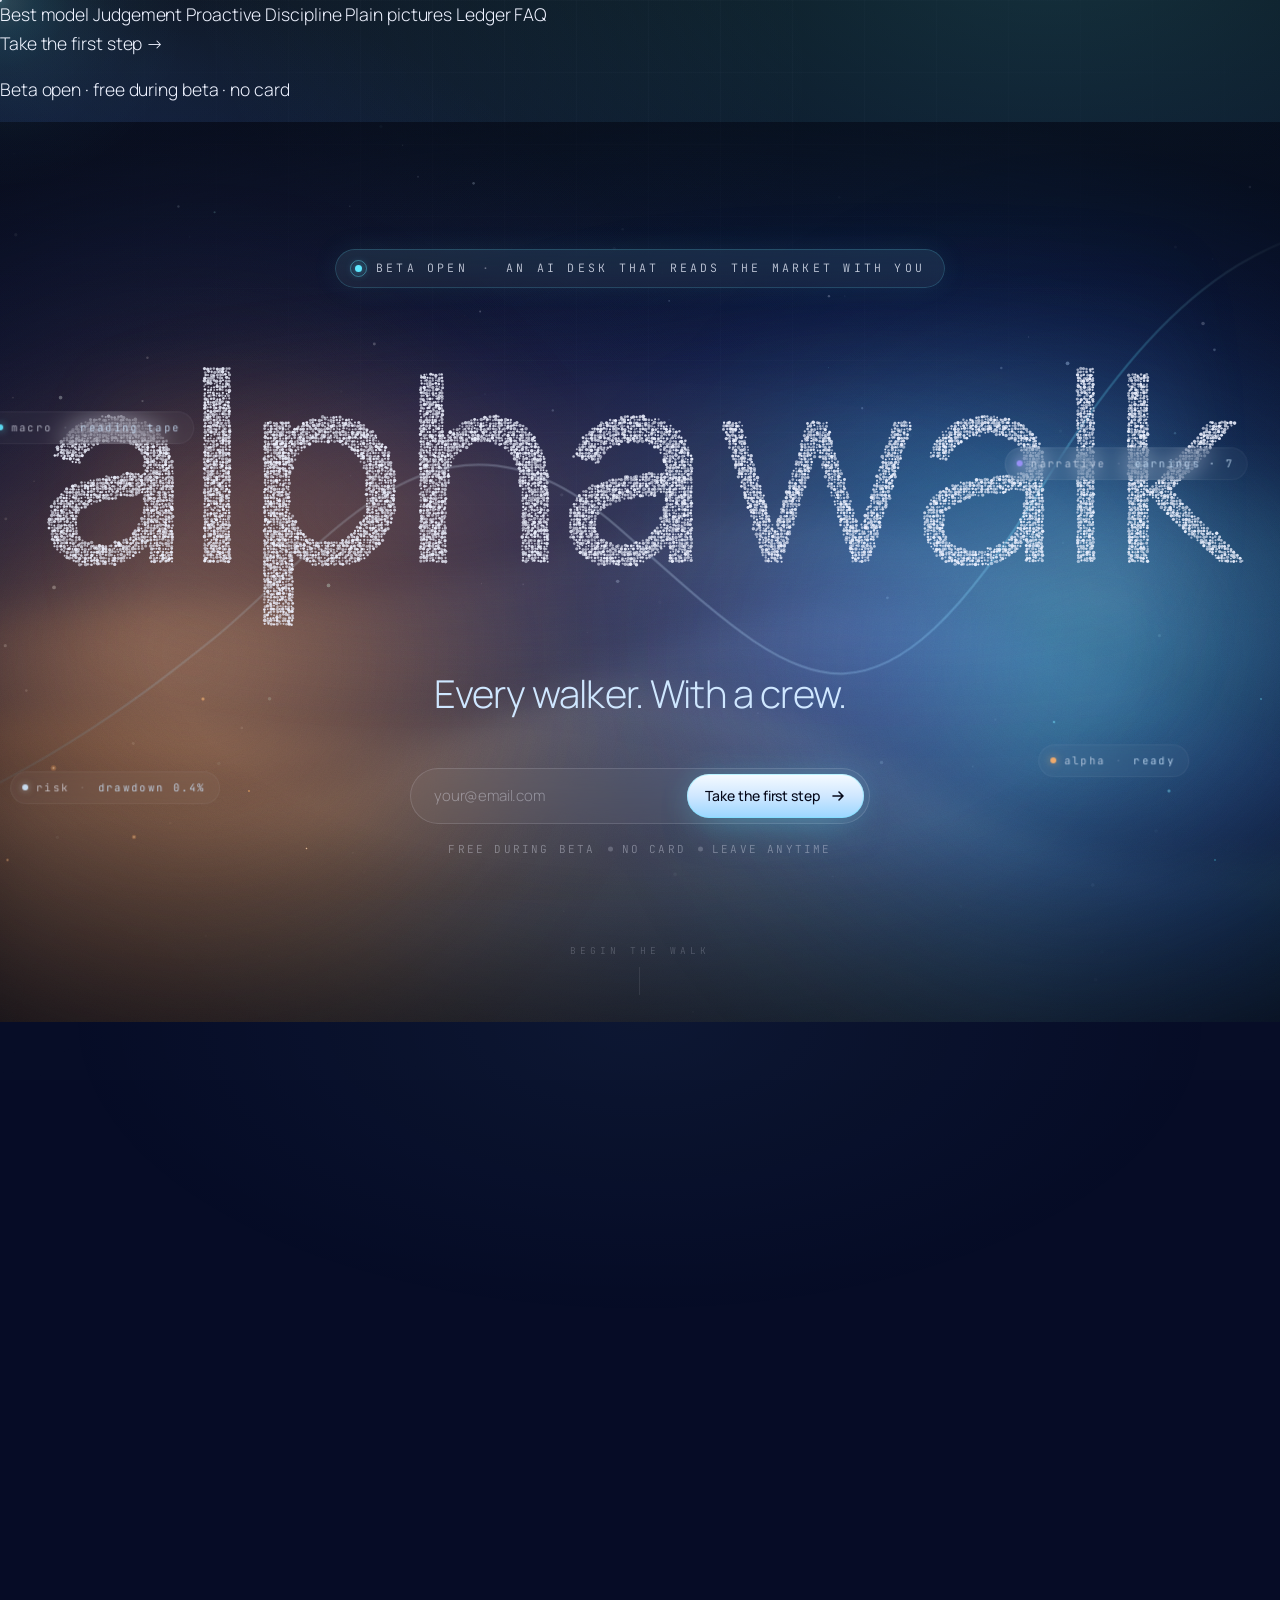
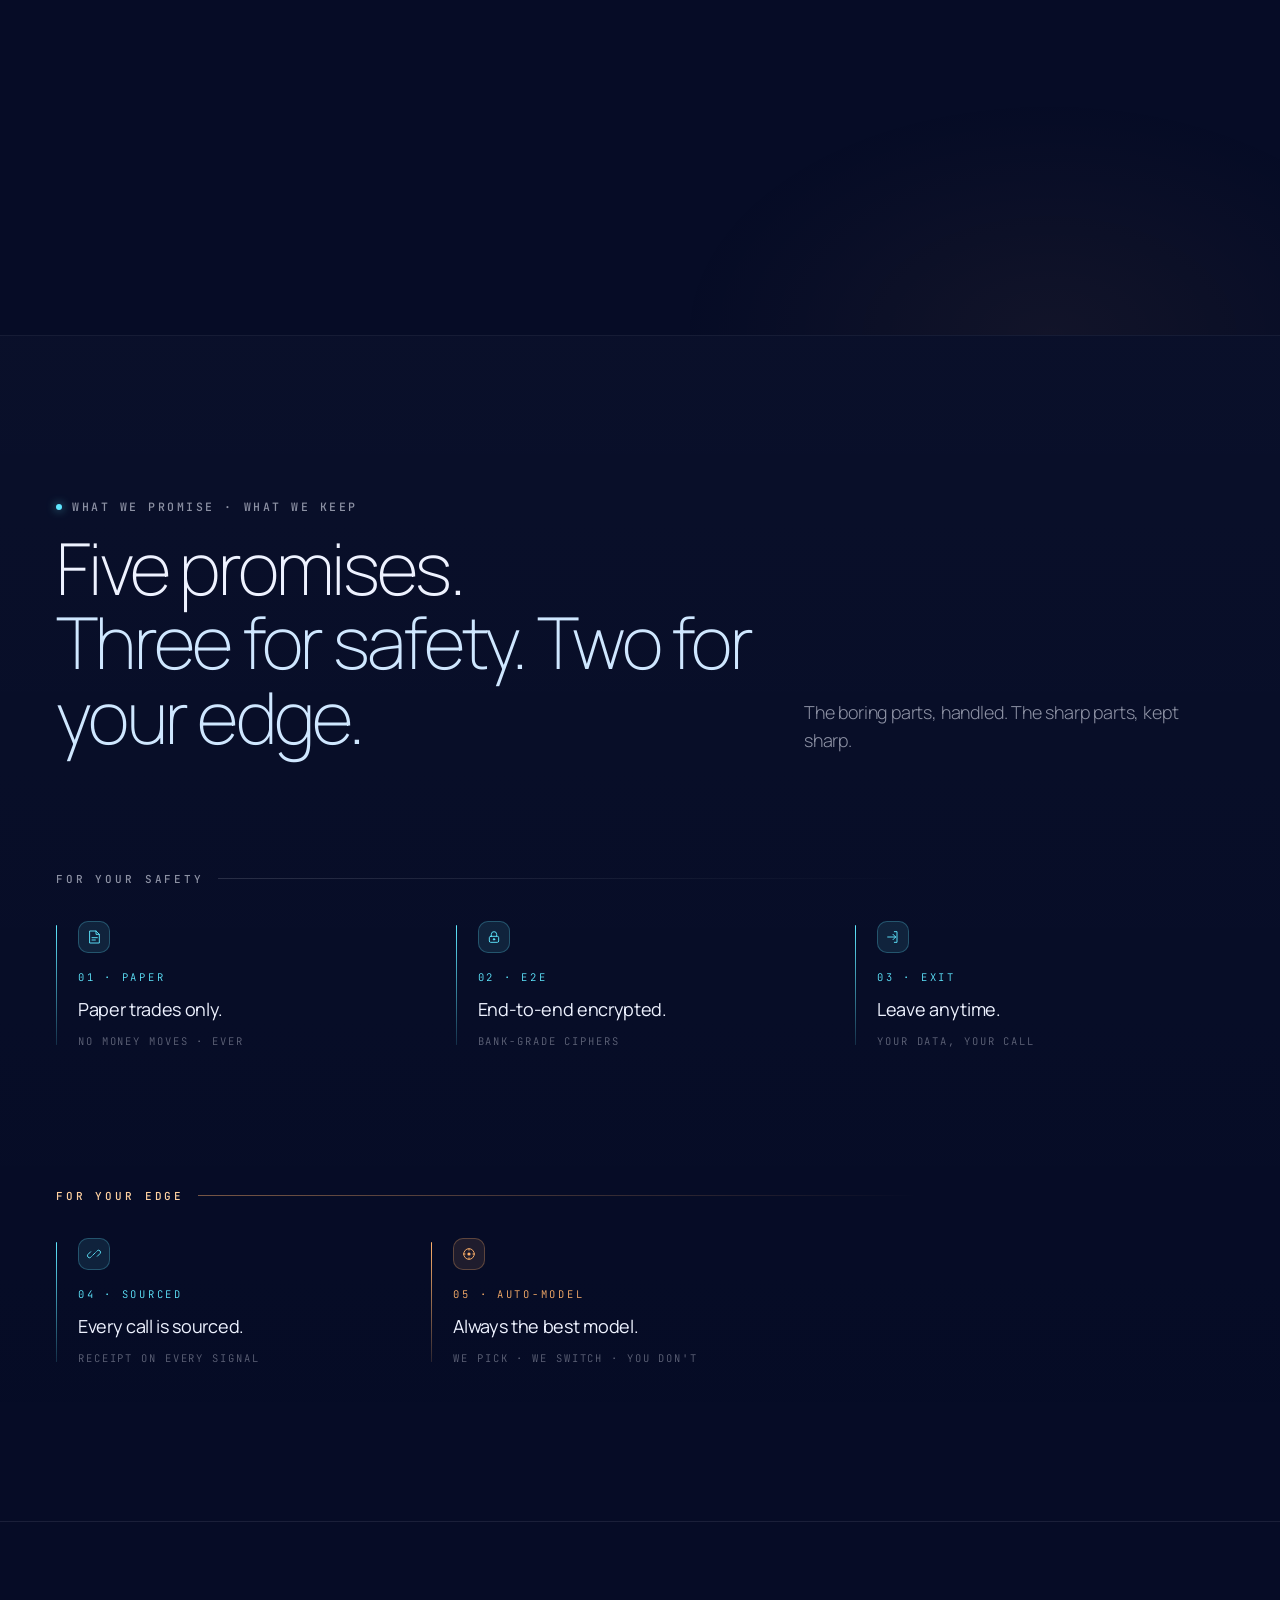
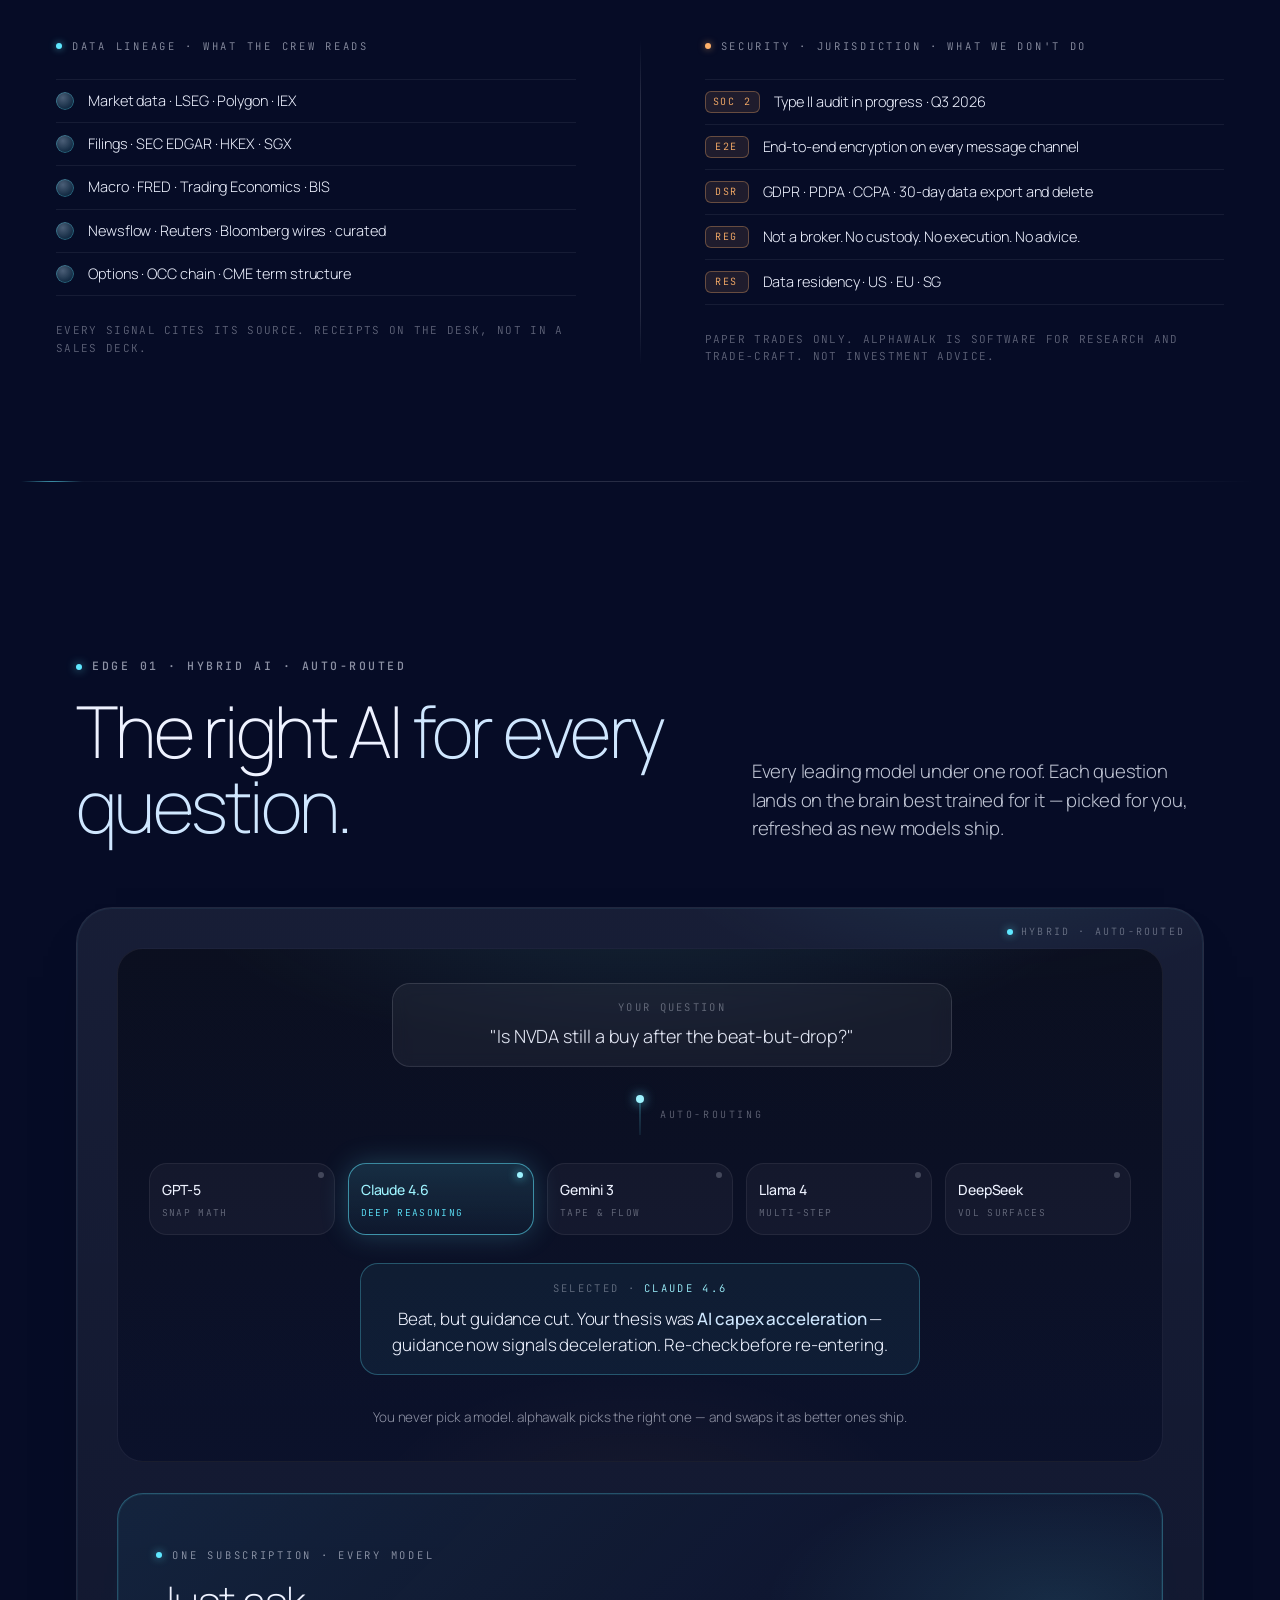
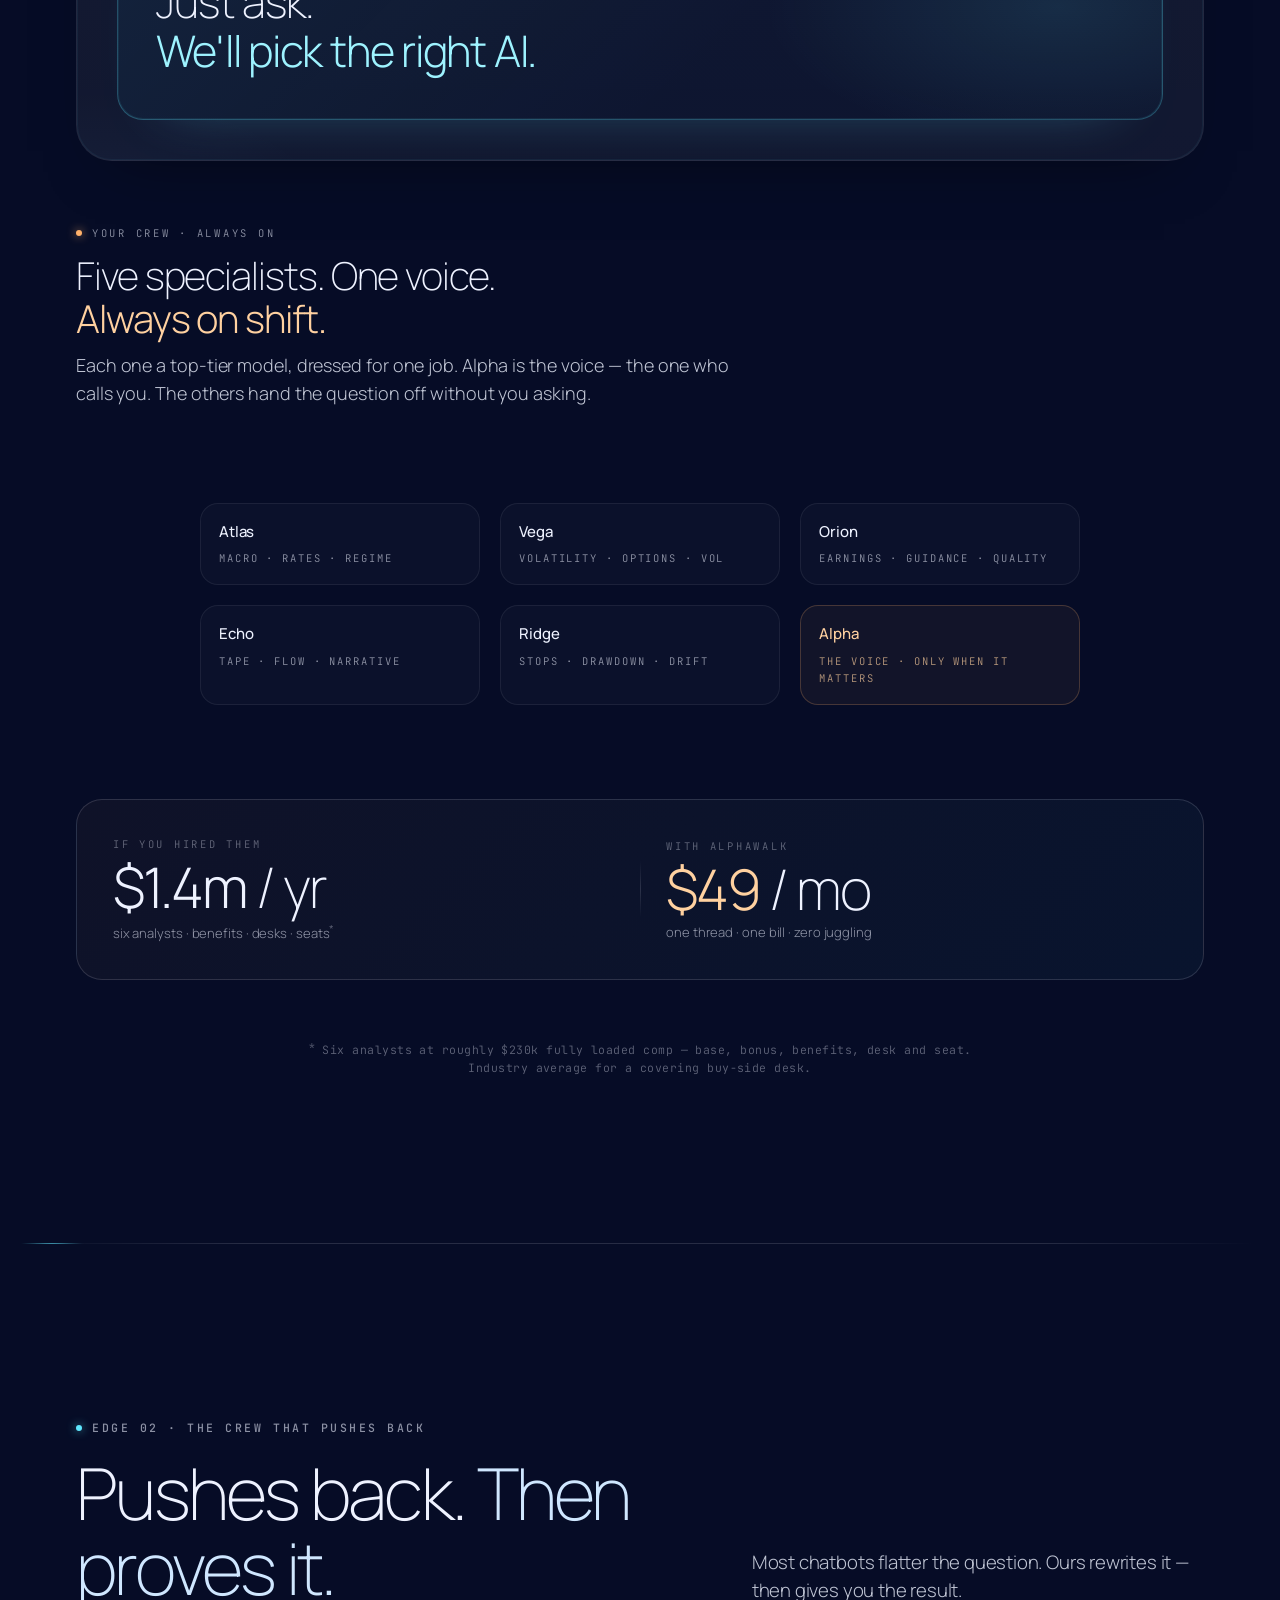
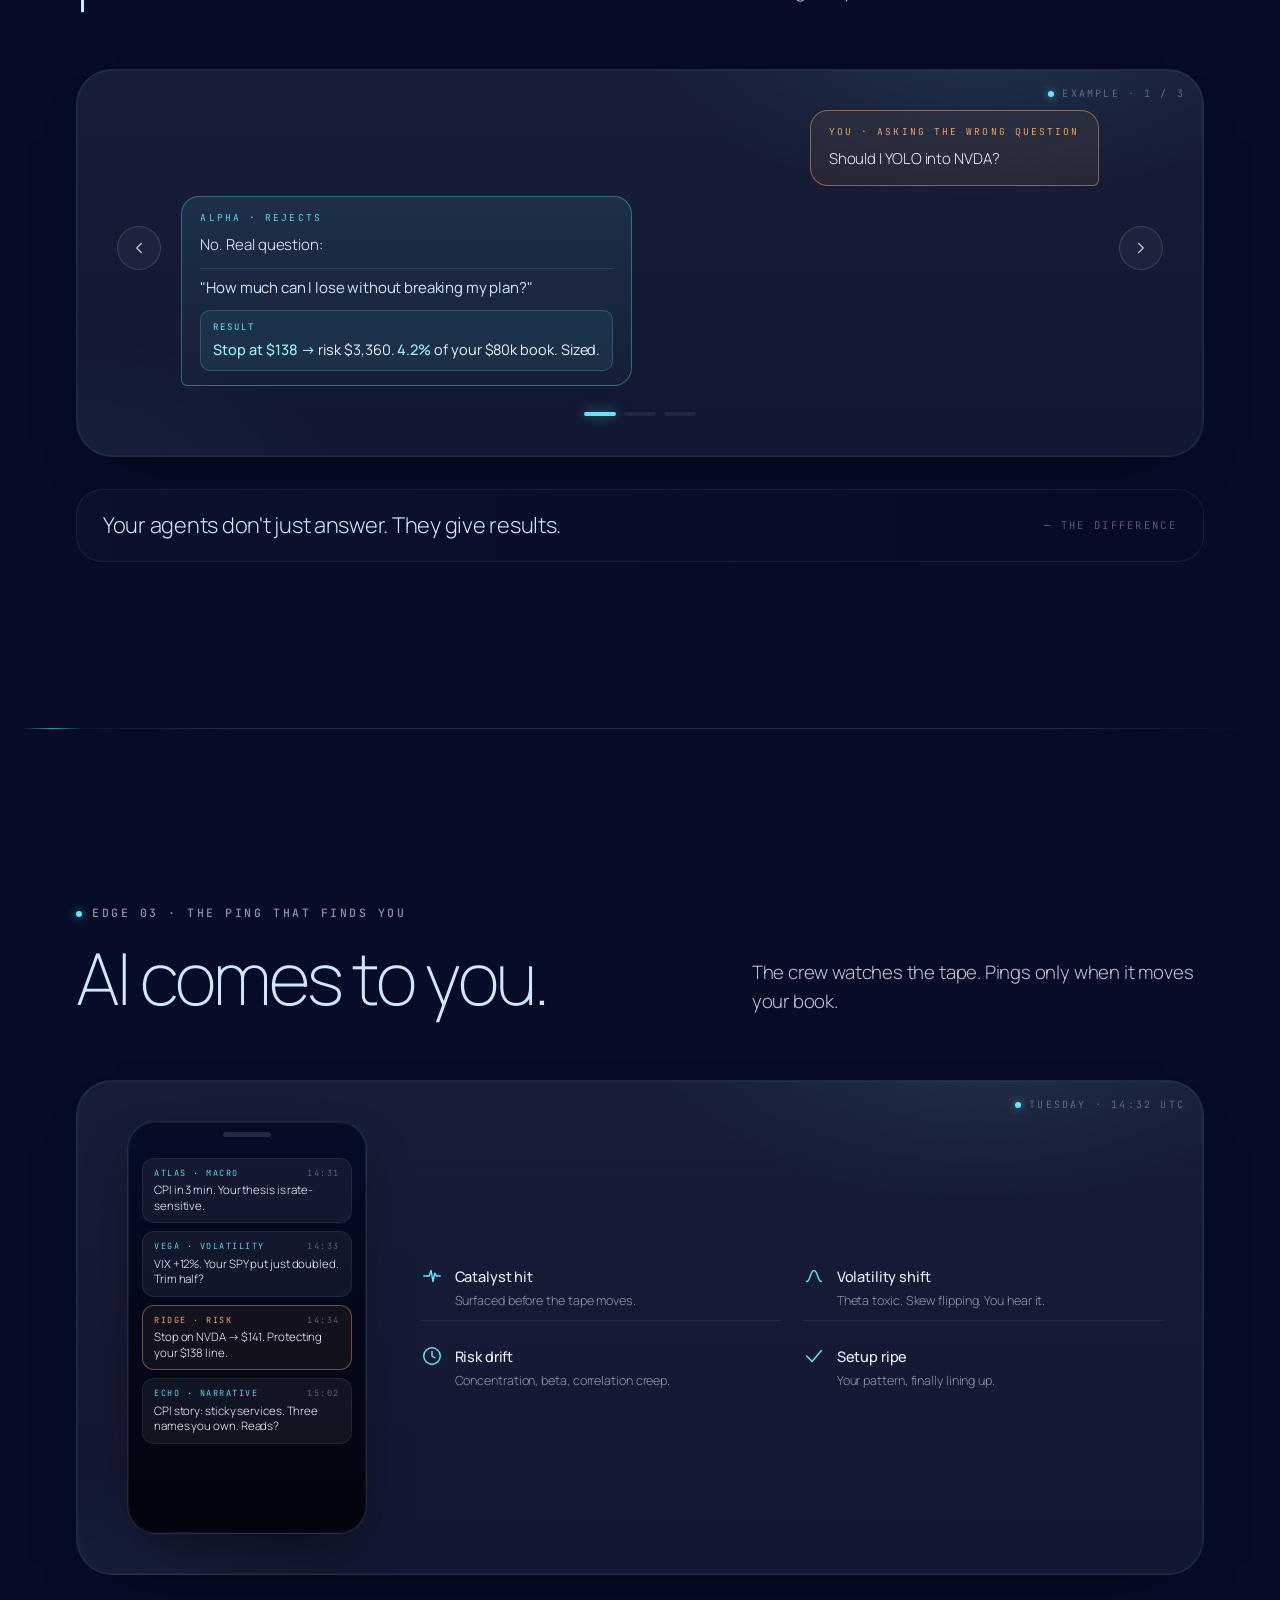
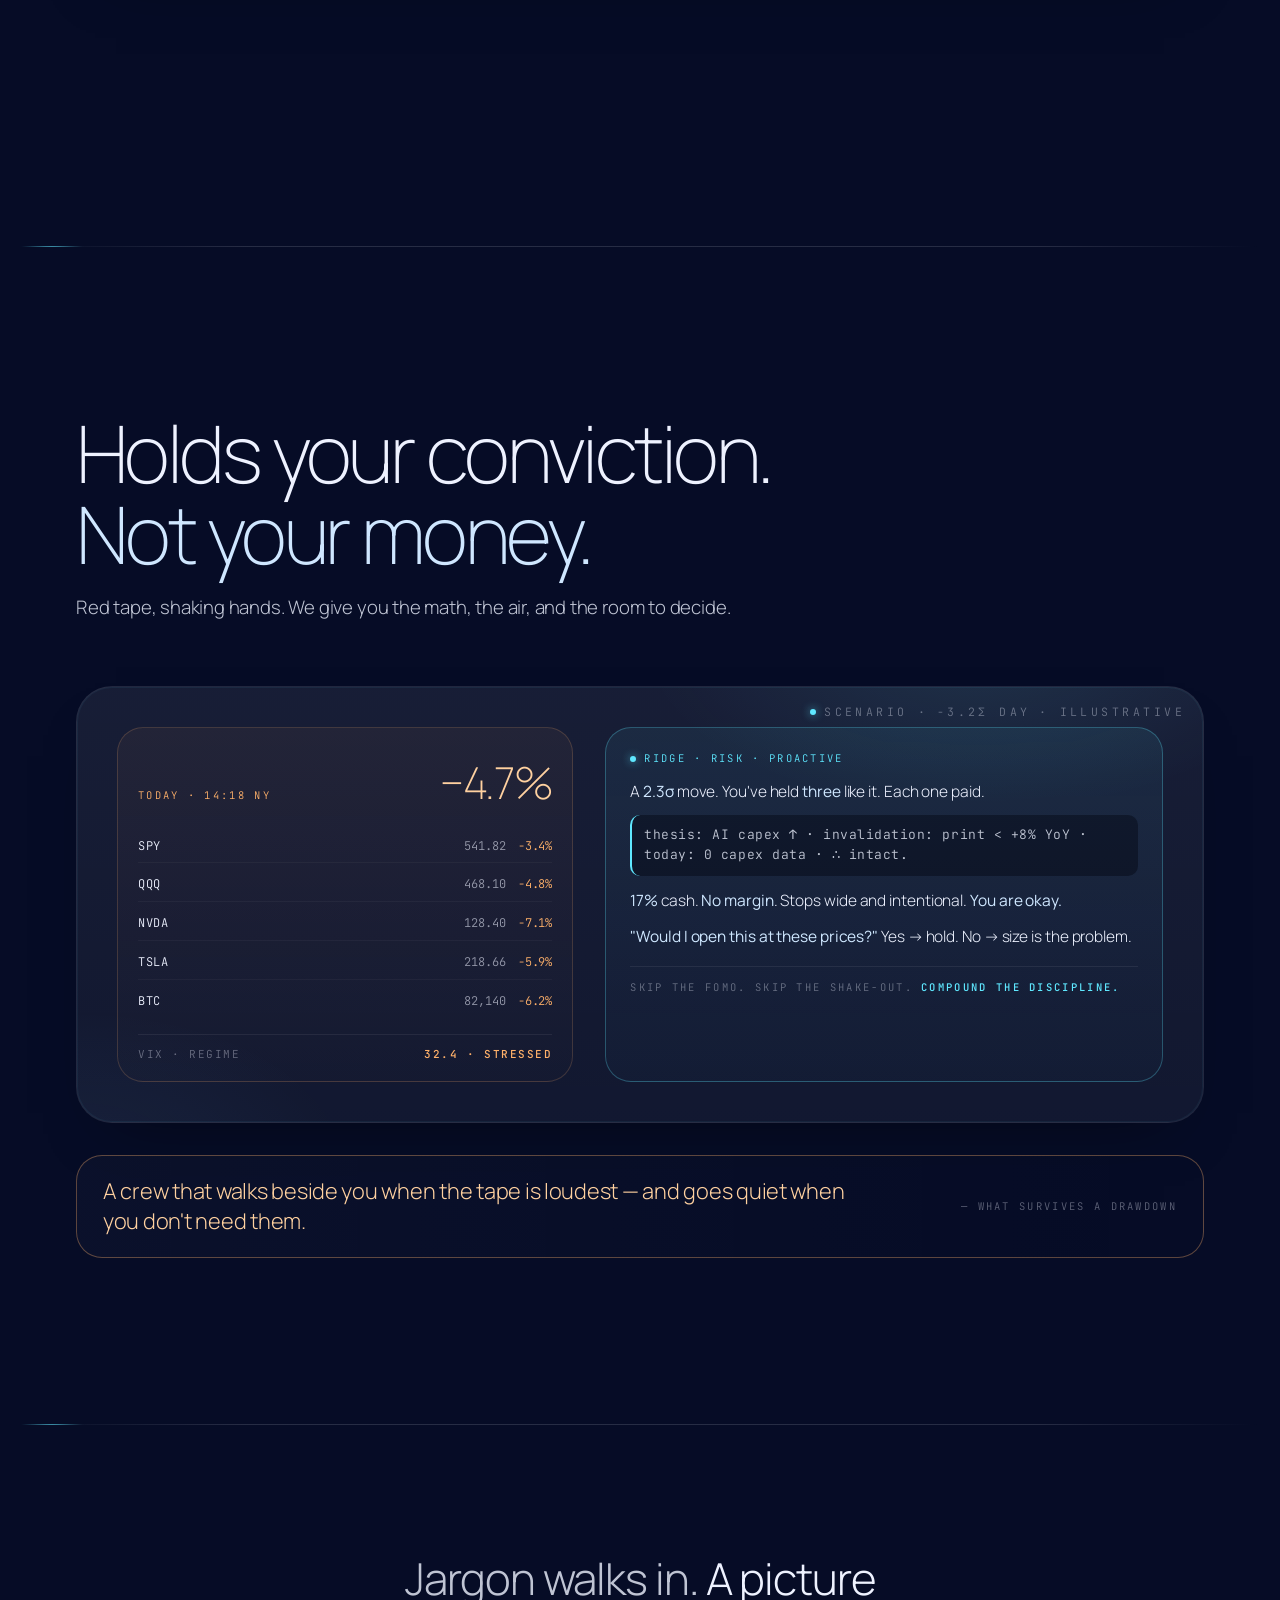
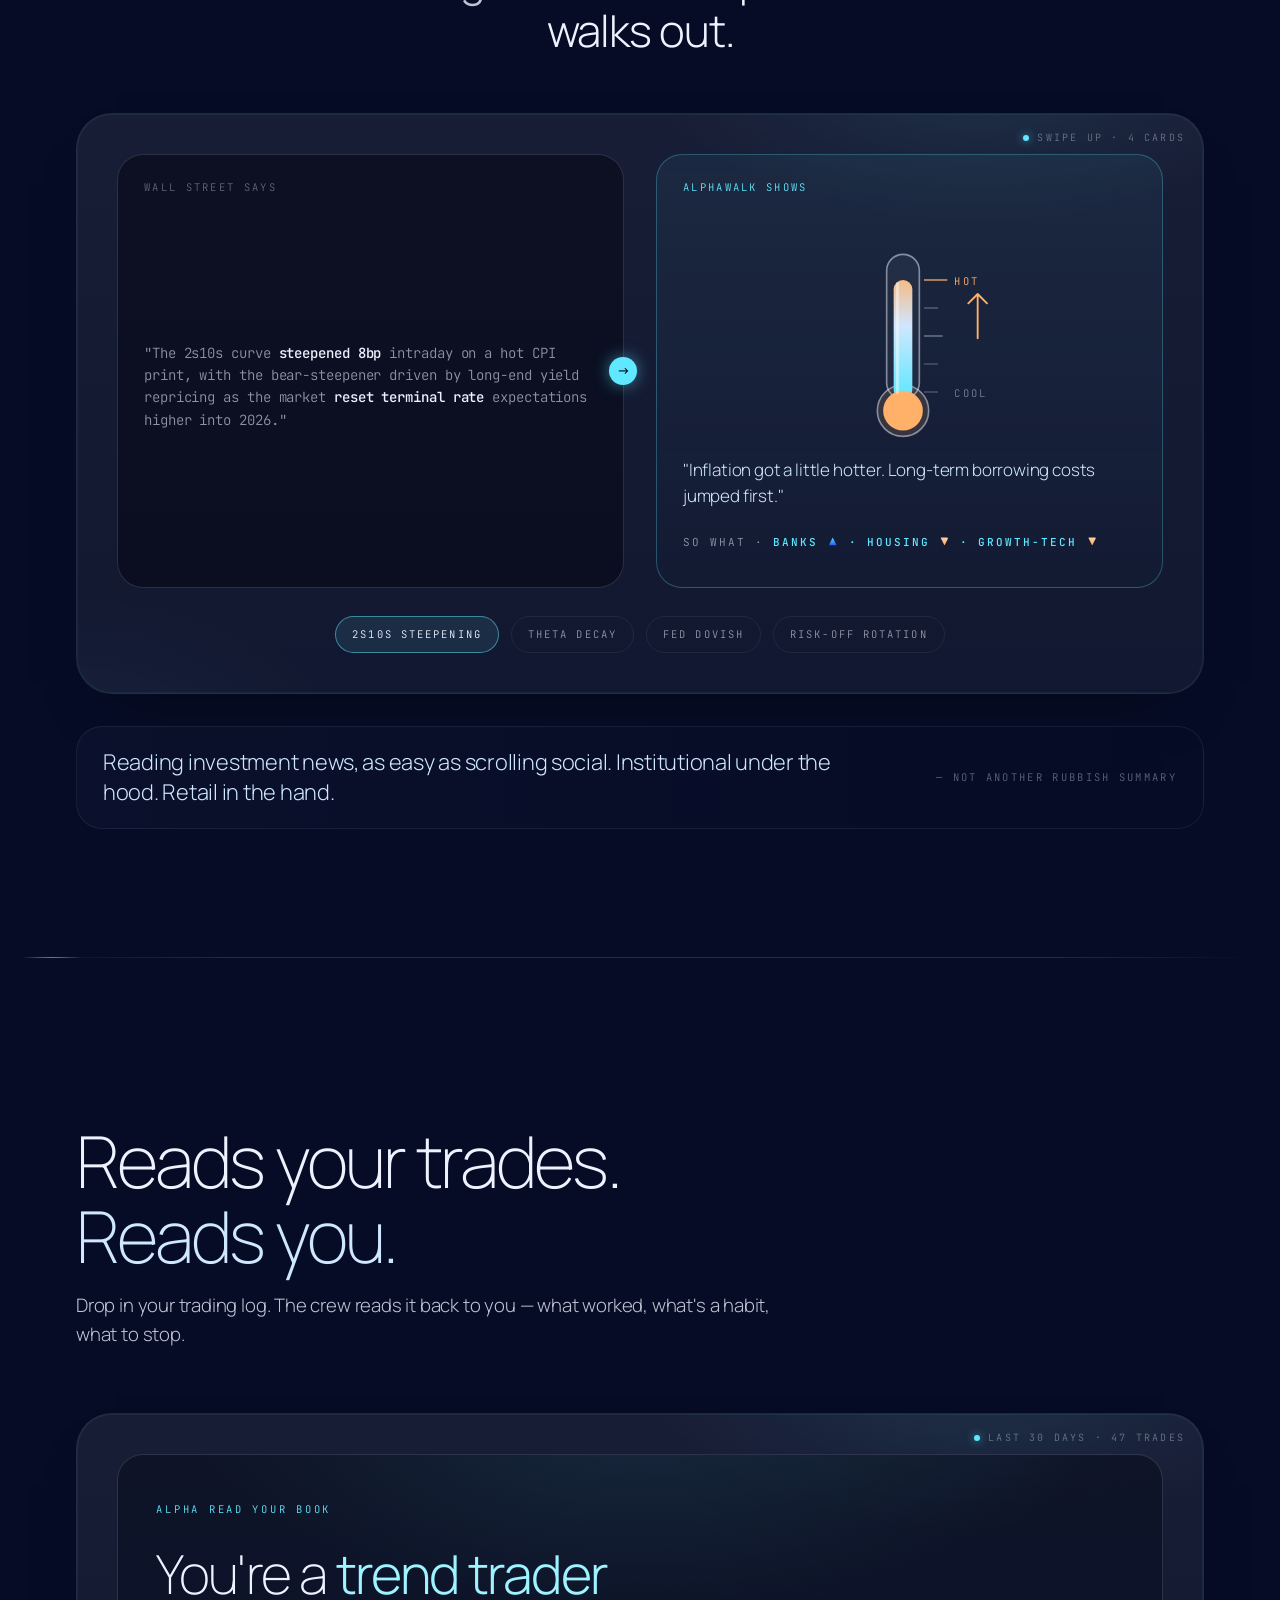
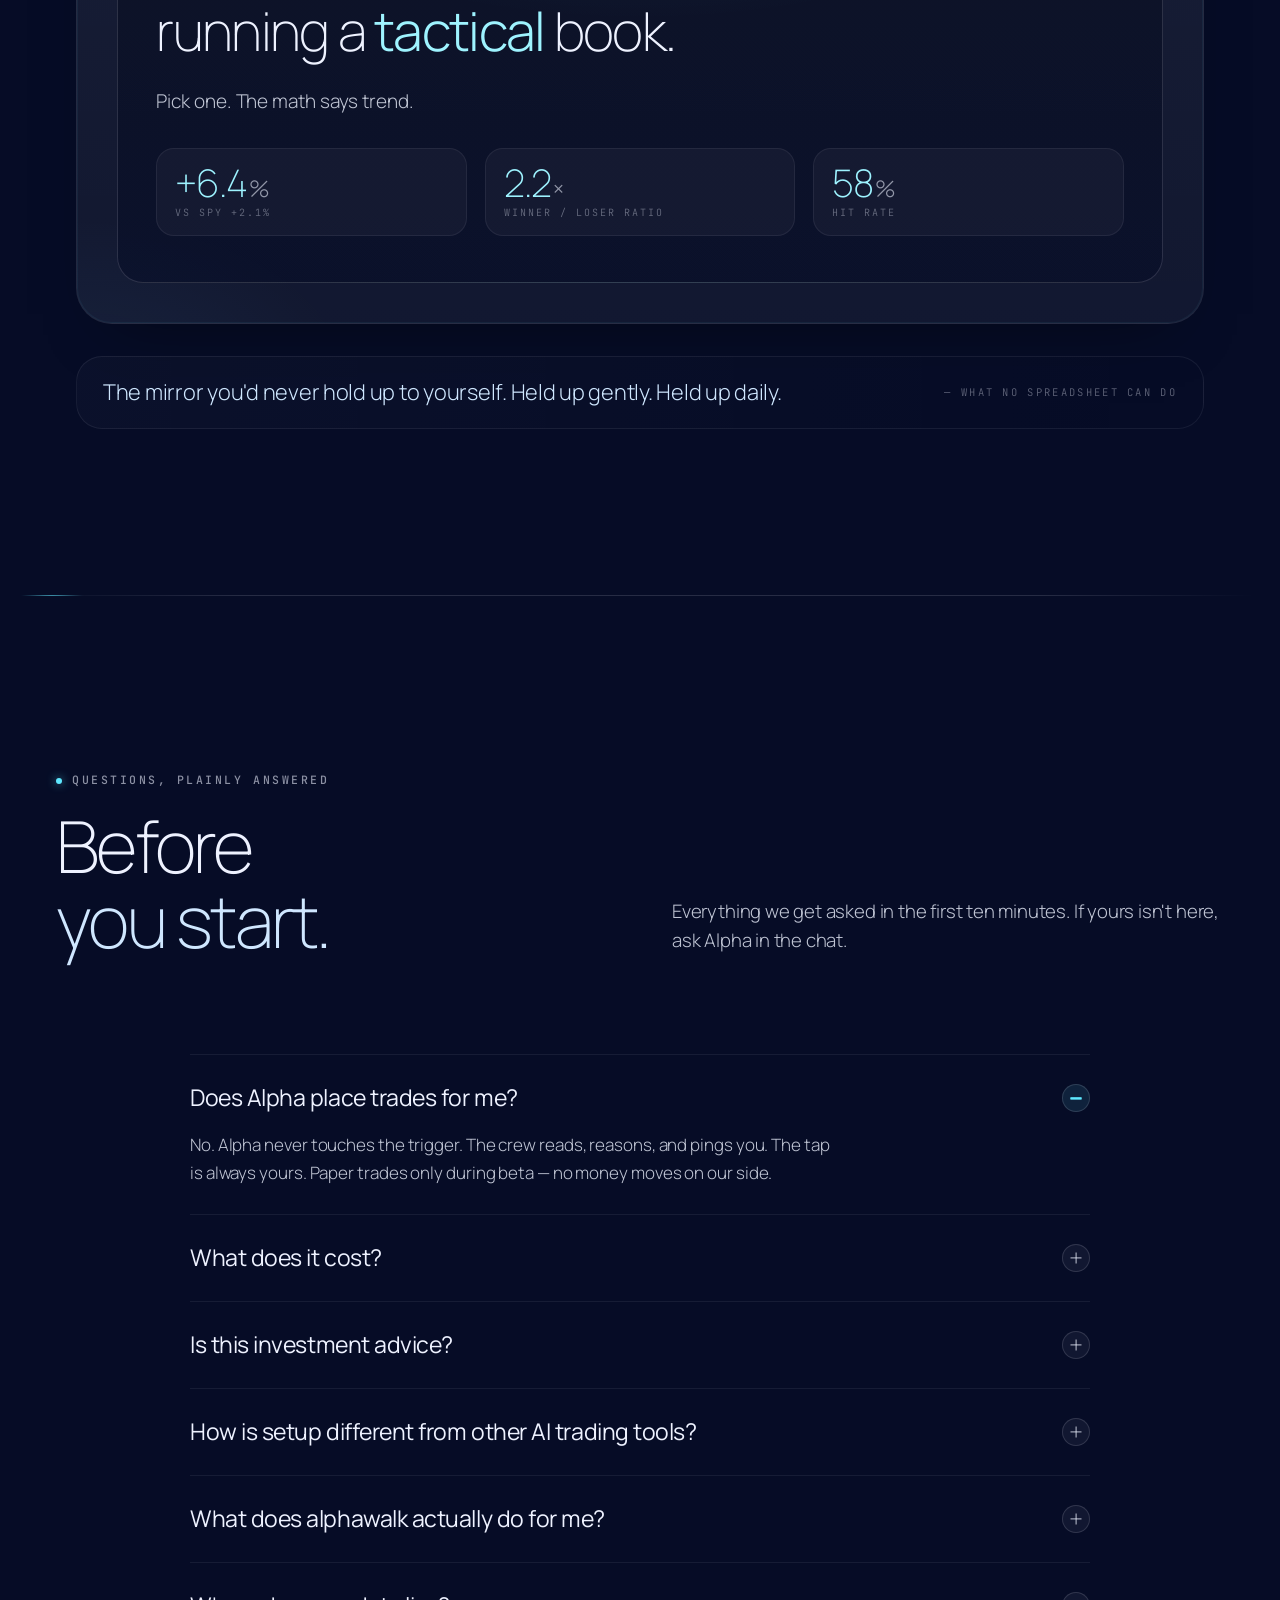
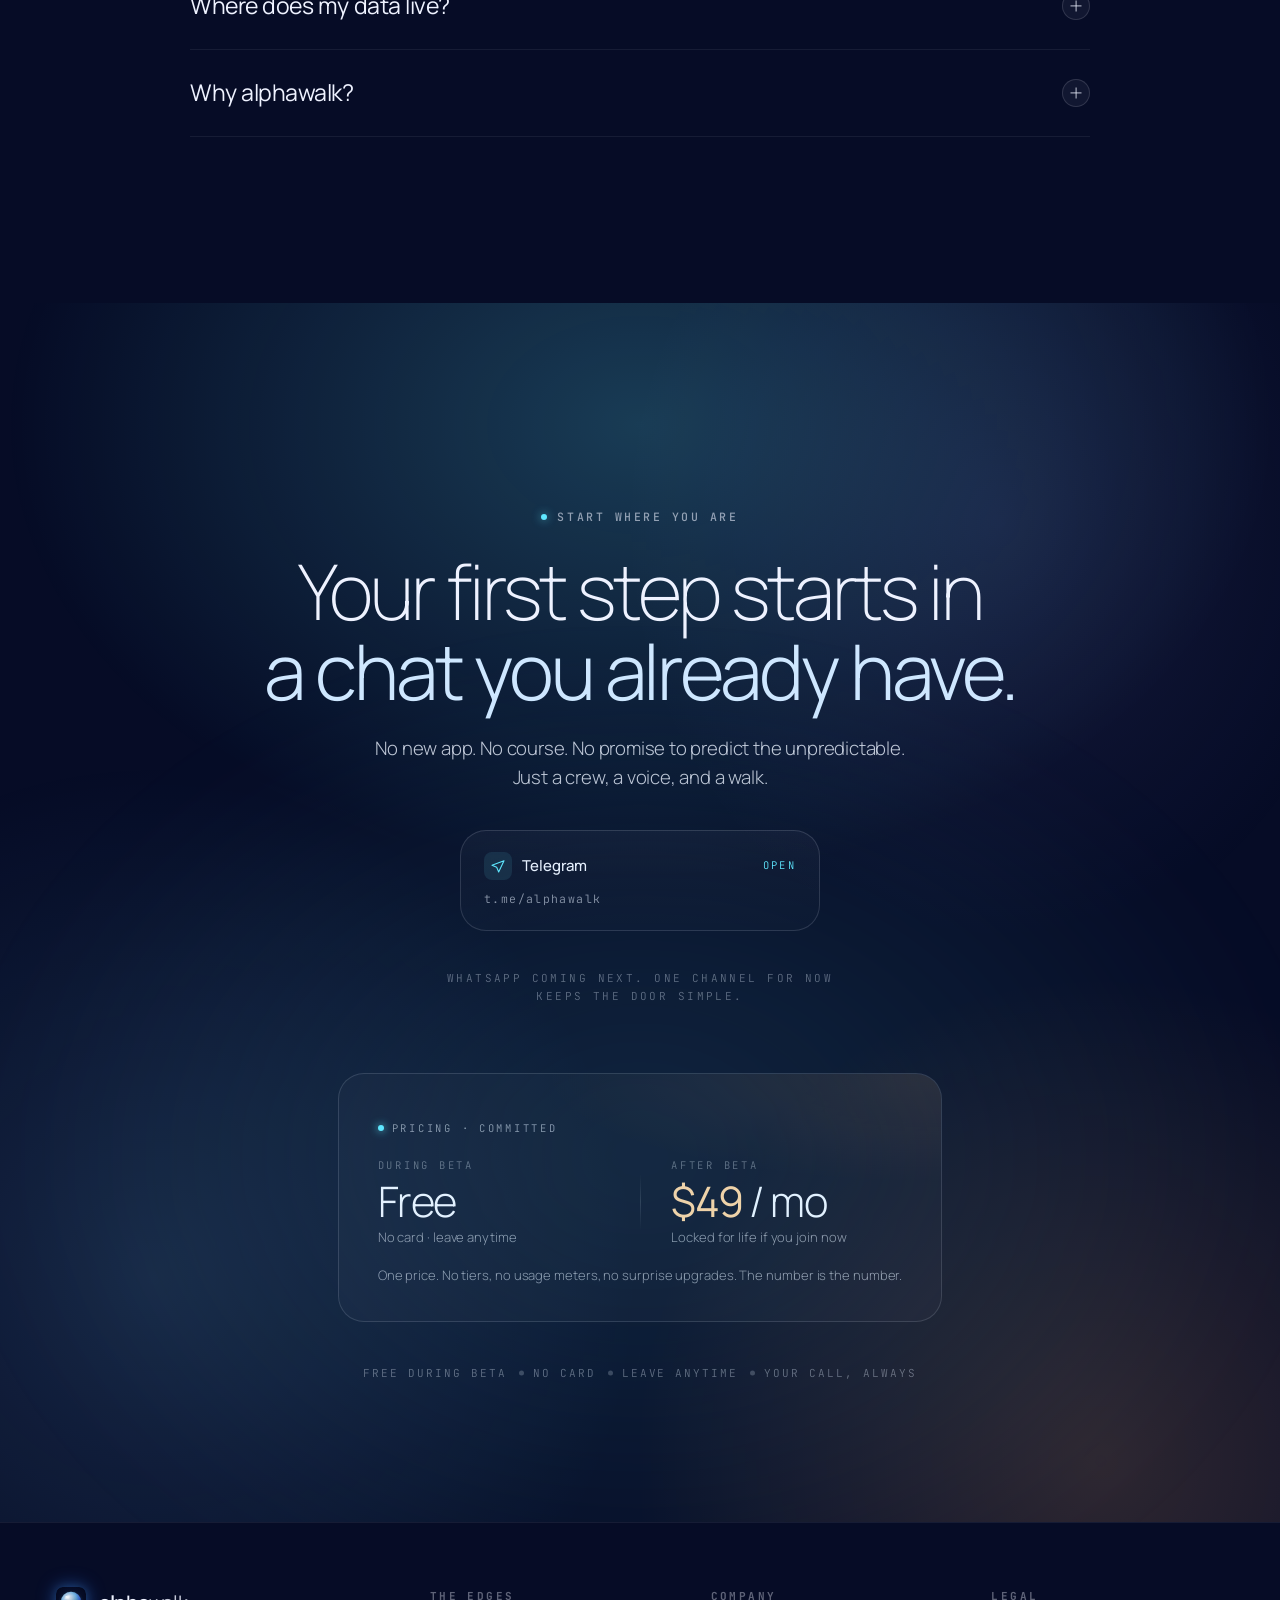
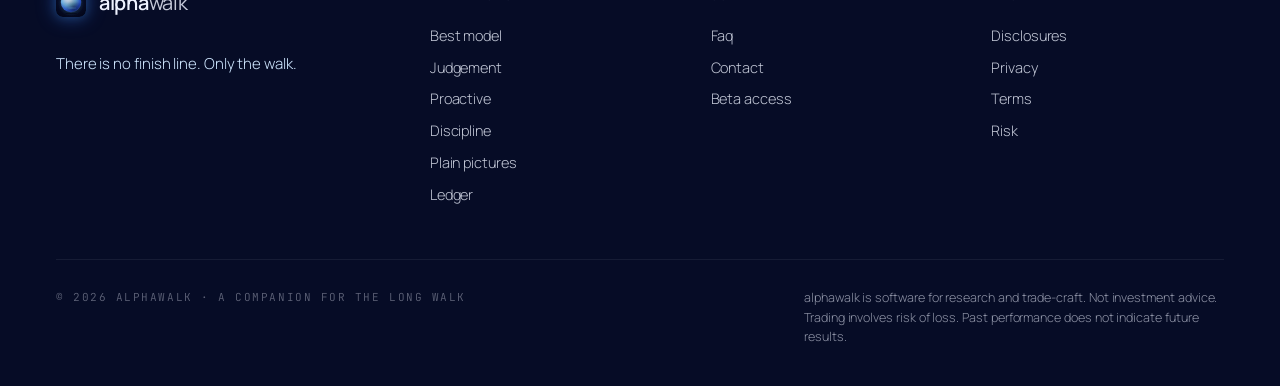
==== commit c2d1429a: "Add files via upload" ====
--- a/index.html
+++ b/index.html
@@ -52,8 +52,35 @@
     Take the first step
     <span class="arrow">→</span>
   </a>
-  <button class="nav-toggle" aria-label="Open menu" aria-expanded="false"></button>
+  <button class="nav-toggle" aria-label="Open menu" aria-expanded="false" aria-controls="nav-drawer">
+    <span class="nav-toggle__bar" aria-hidden="true"></span>
+    <span class="nav-toggle__bar" aria-hidden="true"></span>
+  </button>
 </nav>
+
+<!-- ============================================================
+     MOBILE NAV DRAWER · slides down from top on tap
+     Mirrors the desktop nav for sub-880 viewports.
+     ============================================================ -->
+<div class="nav-drawer" id="nav-drawer" aria-hidden="true">
+  <div class="nav-drawer__scrim" data-nav-close></div>
+  <div class="nav-drawer__panel" role="dialog" aria-label="Menu" aria-modal="true">
+    <nav class="nav-drawer__links" aria-label="Mobile primary">
+      <a href="#router"     data-nav-close>Best model</a>
+      <a href="#judge"      data-nav-close>Judgement</a>
+      <a href="#proactive"  data-nav-close>Proactive</a>
+      <a href="#discipline" data-nav-close>Discipline</a>
+      <a href="#translate"  data-nav-close>Plain pictures</a>
+      <a href="#ledger"     data-nav-close>Ledger</a>
+      <a href="#faq"        data-nav-close>FAQ</a>
+    </nav>
+    <a href="#cta" class="nav-drawer__cta" data-nav-close>
+      Take the first step
+      <span aria-hidden="true">→</span>
+    </a>
+    <p class="nav-drawer__foot">Beta open · free during beta · no card</p>
+  </div>
+</div>
 
 <main id="top">
 
@@ -1081,7 +1108,7 @@
       <h2 class="h2">Before<br/><em>you start.</em></h2>
     </div>
     <p class="lede">
-      Everything we get asked in the first ten minutes. If yours isn't here, ask Alpha in the chat — the answer comes back in plain English.
+      Everything we get asked in the first ten minutes. If yours isn't here, ask Alpha in the chat.
     </p>
   </div>
 
@@ -1264,6 +1291,46 @@
 (function(){
   'use strict';
   var reduce = window.matchMedia('(prefers-reduced-motion: reduce)').matches;
+  /* mobile perf gate · phones get a quieter hero (battery, frame rate) */
+  var isPhone = window.matchMedia('(max-width: 640px)').matches;
+  var isCoarse = window.matchMedia('(pointer: coarse)').matches;
+
+  /* ============================================================
+     MOBILE NAV DRAWER · open/close, scroll lock, esc, close on link
+     ============================================================ */
+  (function navDrawer(){
+    var toggle = document.querySelector('.nav-toggle');
+    var drawer = document.getElementById('nav-drawer');
+    if (!toggle || !drawer) return;
+    var body = document.body;
+    function open(){
+      drawer.classList.add('is-open');
+      drawer.setAttribute('aria-hidden', 'false');
+      toggle.setAttribute('aria-expanded', 'true');
+      toggle.classList.add('is-open');
+      body.classList.add('nav-locked');
+    }
+    function close(){
+      drawer.classList.remove('is-open');
+      drawer.setAttribute('aria-hidden', 'true');
+      toggle.setAttribute('aria-expanded', 'false');
+      toggle.classList.remove('is-open');
+      body.classList.remove('nav-locked');
+    }
+    toggle.addEventListener('click', function(){
+      if (drawer.classList.contains('is-open')) close(); else open();
+    });
+    drawer.querySelectorAll('[data-nav-close]').forEach(function(el){
+      el.addEventListener('click', close);
+    });
+    document.addEventListener('keydown', function(e){
+      if (e.key === 'Escape' && drawer.classList.contains('is-open')) close();
+    });
+    /* close if viewport widens past mobile breakpoint */
+    var mql = window.matchMedia('(min-width: 881px)');
+    if (mql.addEventListener) mql.addEventListener('change', function(e){ if (e.matches) close(); });
+    else if (mql.addListener) mql.addListener(function(e){ if (e.matches) close(); });
+  })();
 
   /* nav reveal · only after the hero leaves view */
   var nav = document.getElementById('nav');
@@ -1322,6 +1389,7 @@
      ============================================================ */
   (function starfield(){
     if (reduce) return;
+    if (isPhone) return; /* phones · skip starfield to protect battery & FPS */
     var canvas = document.querySelector('.hero-stars');
     if (!canvas) return;
     var ctx = canvas.getContext('2d', { alpha: true });
